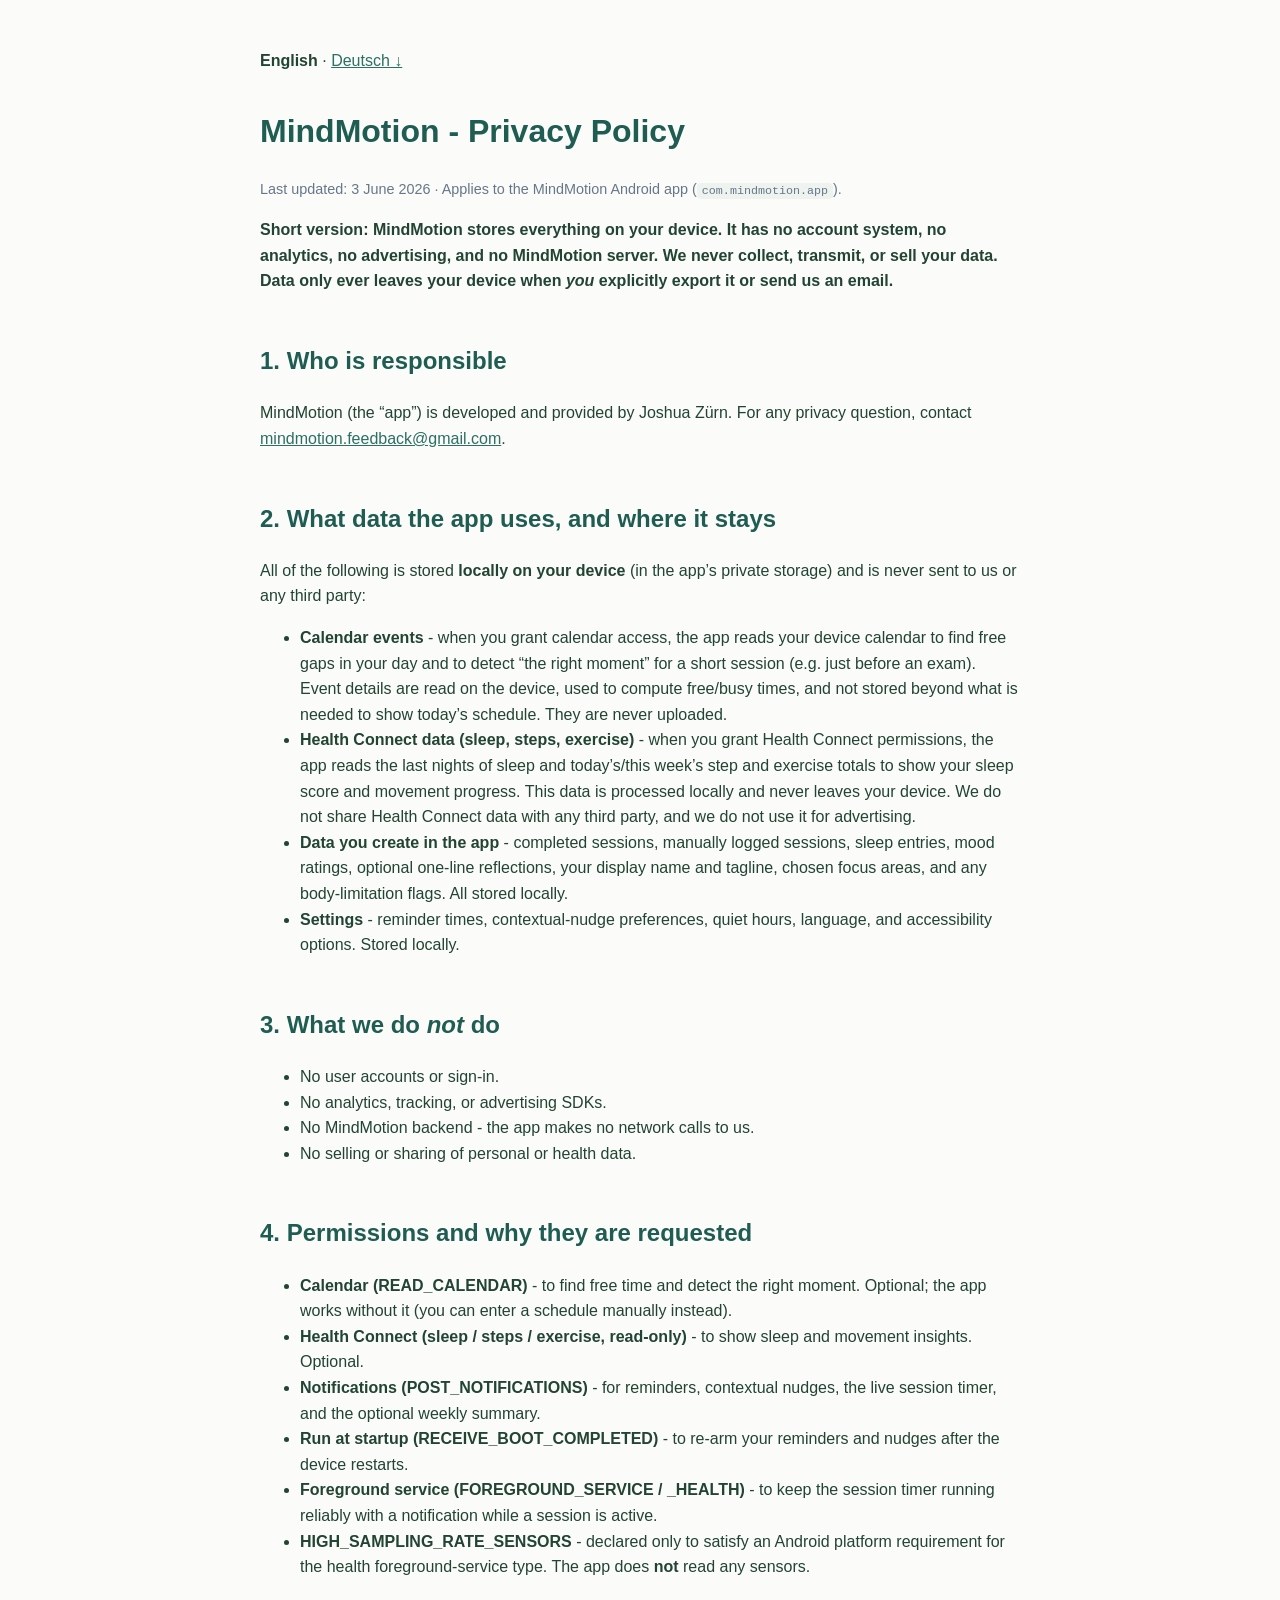
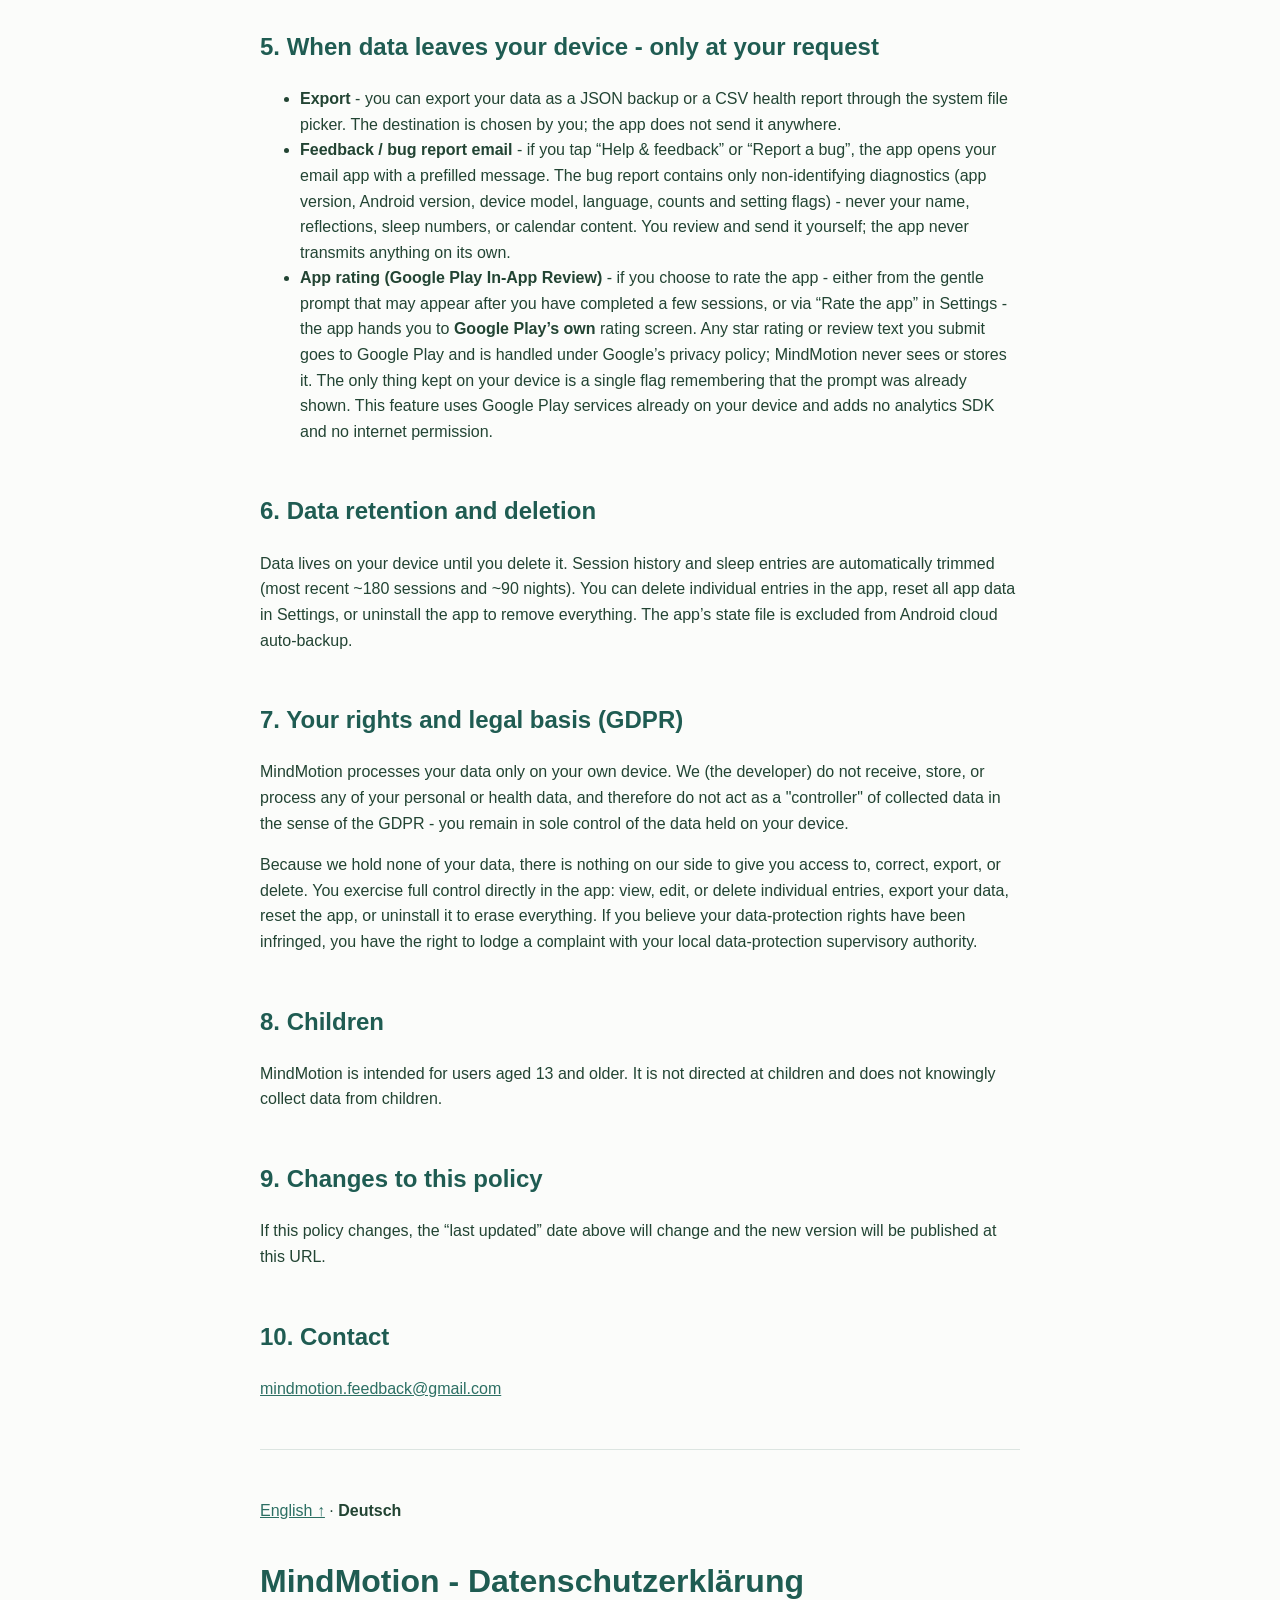
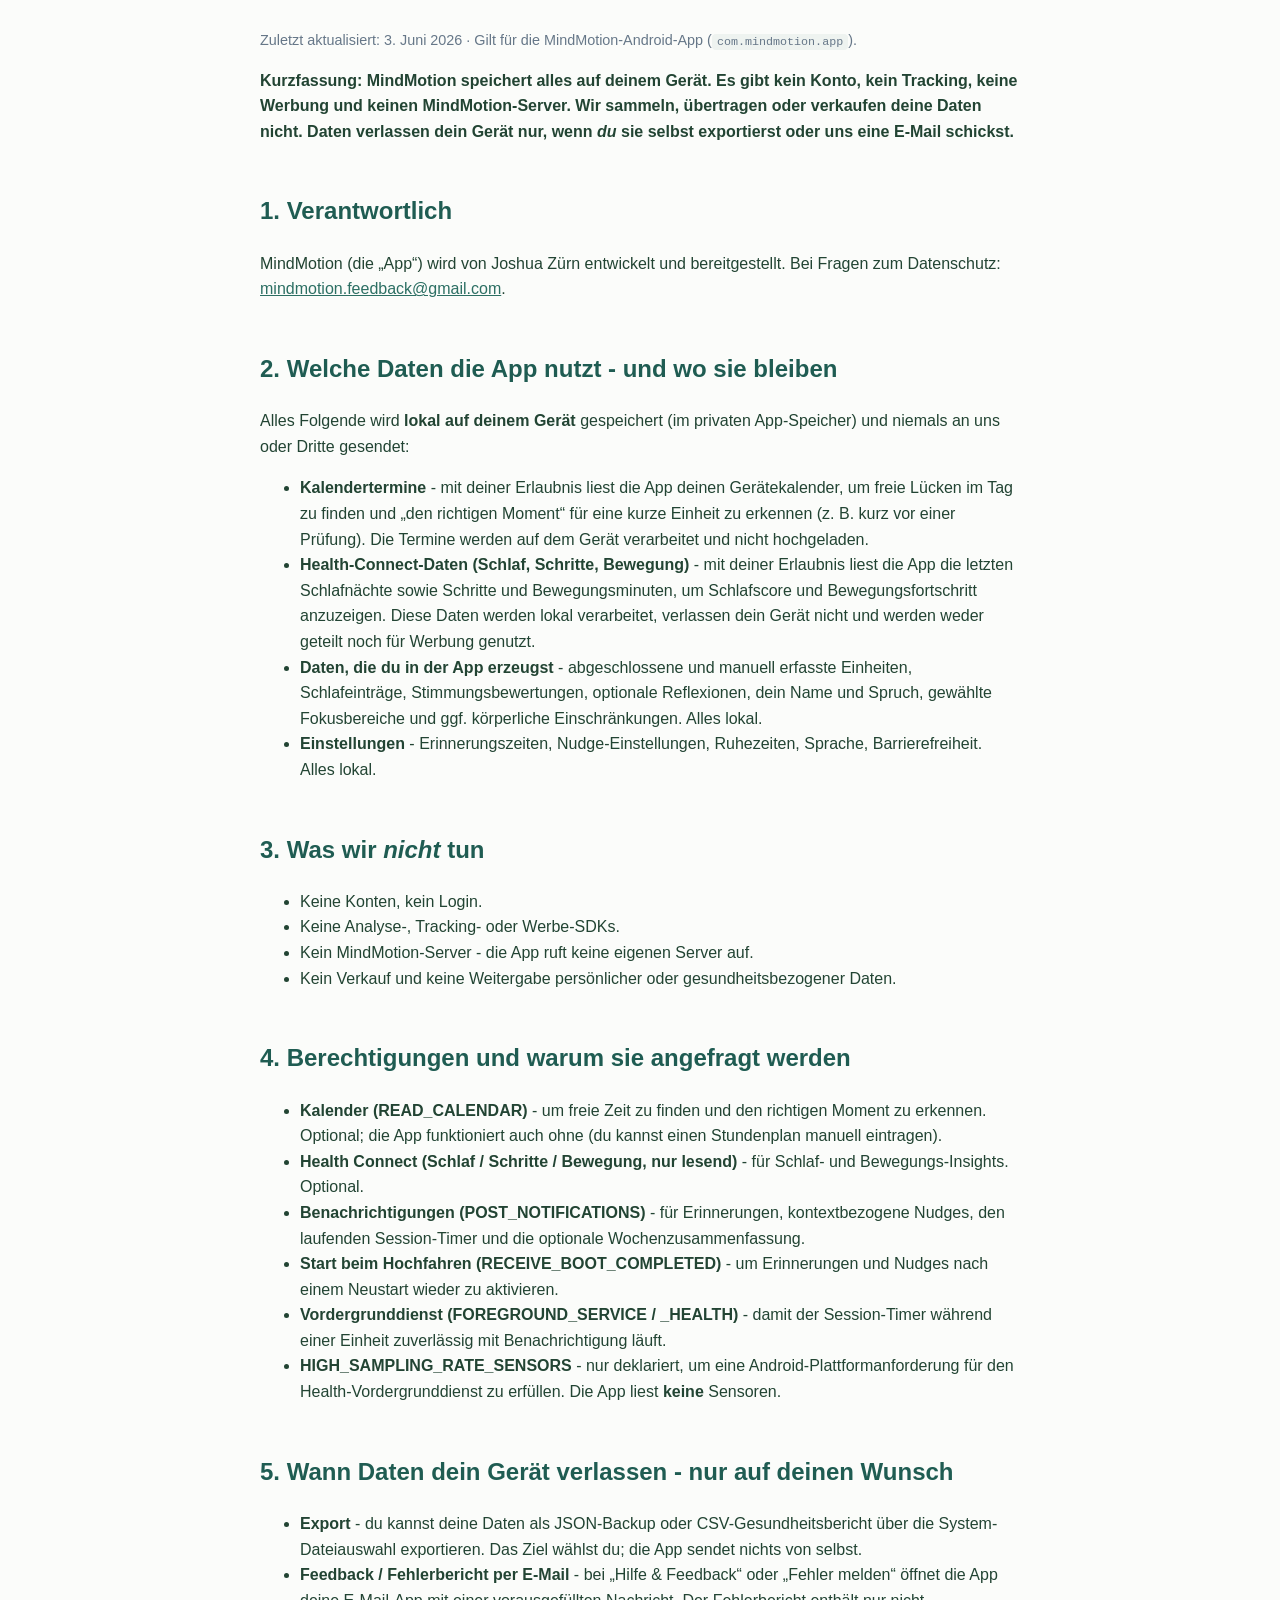
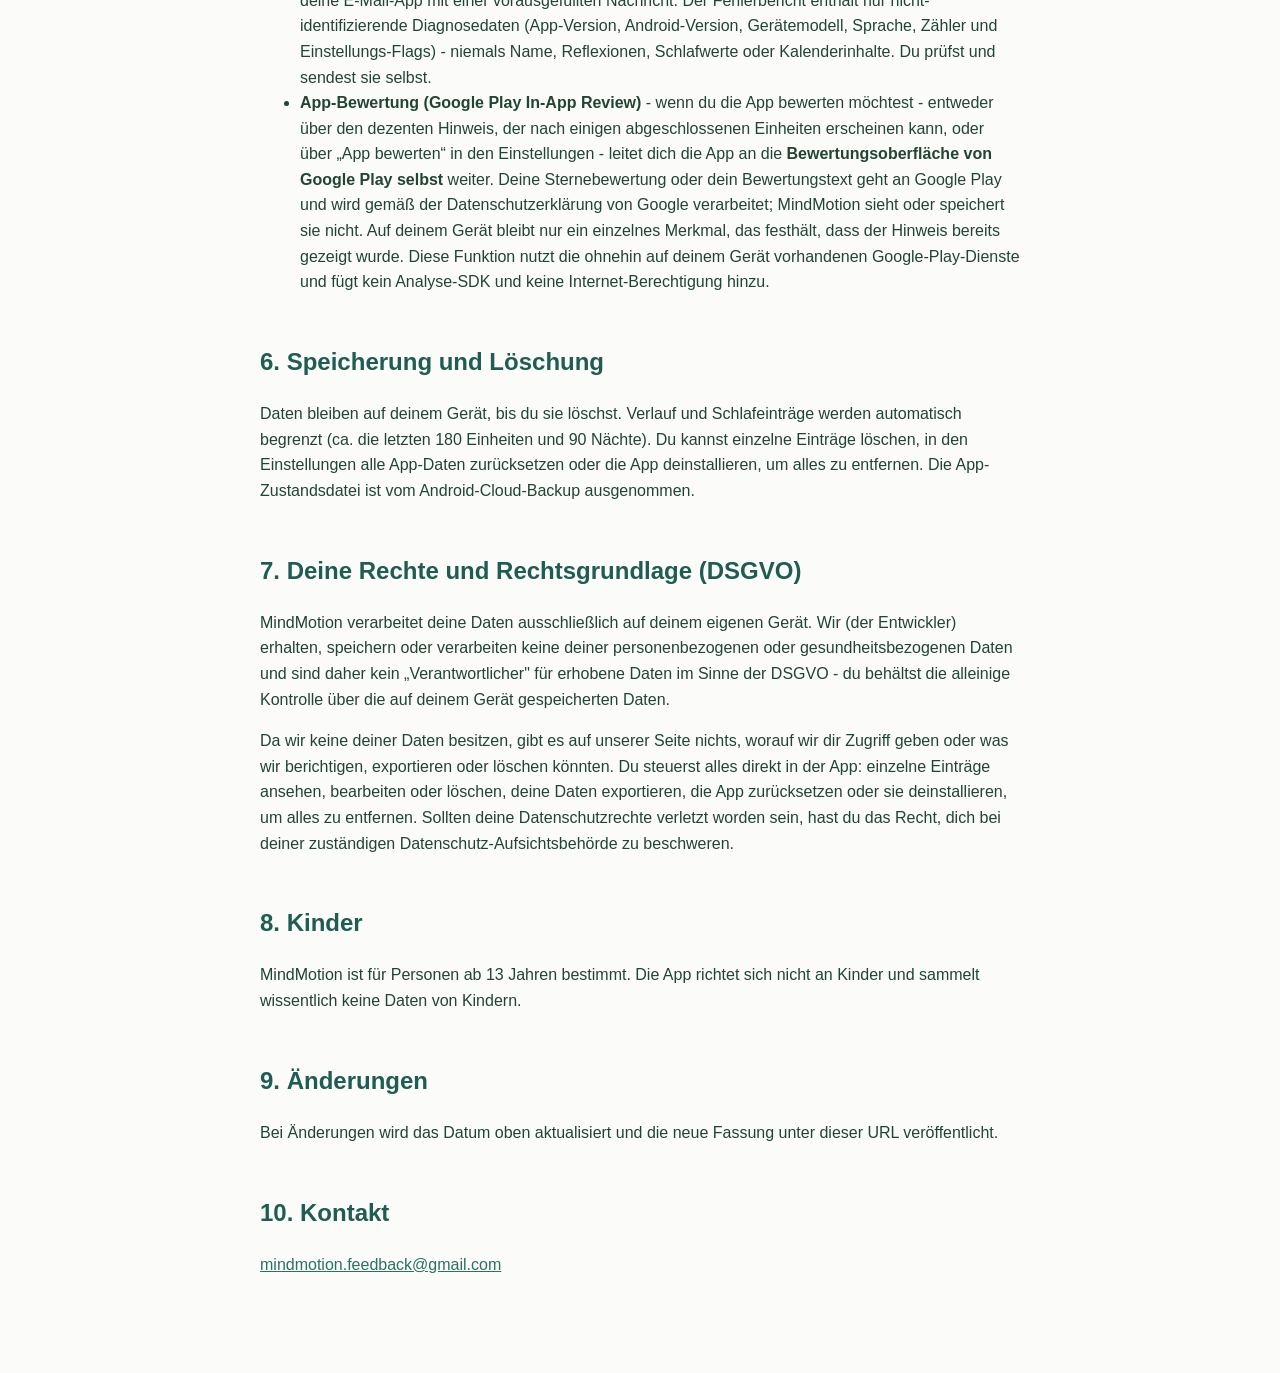
==== index.html @ 0826e4af "Revise privacy policy and update last modified date Updated the privacy policy with the latest infor" ====
<!DOCTYPE html>
<html lang="en">
<head>
<meta charset="utf-8">
<meta name="viewport" content="width=device-width, initial-scale=1">
<title>MindMotion - Privacy Policy / Datenschutzerklärung</title>
<style>
  :root { color-scheme: light; }
  body { font-family: -apple-system, Segoe UI, Roboto, Helvetica, Arial, sans-serif;
         max-width: 760px; margin: 0 auto; padding: 32px 20px 80px; line-height: 1.6;
         color: #243; background: #fbfcfa; }
  h1 { color: #1f5c52; }
  h2 { color: #1f5c52; margin-top: 2em; }
  h3 { color: #2c6f63; }
  a { color: #2c6f63; }
  code { background: #eef3f0; padding: 1px 5px; border-radius: 4px; }
  .meta { color: #678; font-size: 0.9em; }
  .lang-nav { margin: 1em 0 2em; }
  hr { border: none; border-top: 1px solid #dce5e1; margin: 3em 0; }
</style>
</head>
<body>

<p class="lang-nav"><strong>English</strong> · <a href="#de">Deutsch ↓</a></p>

<h1>MindMotion - Privacy Policy</h1>
<p class="meta">Last updated: 3 June 2026 · Applies to the MindMotion Android app (<code>com.mindmotion.app</code>).</p>

<p><strong>Short version: MindMotion stores everything on your device. It has no
account system, no analytics, no advertising, and no MindMotion server. We never
collect, transmit, or sell your data. Data only ever leaves your device when
<em>you</em> explicitly export it or send us an email.</strong></p>

<h2>1. Who is responsible</h2>
<p>MindMotion (the “app”) is developed and provided by Joshua Zürn. For any privacy
question, contact <a href="mailto:mindmotion.feedback@gmail.com">mindmotion.feedback@gmail.com</a>.</p>

<h2>2. What data the app uses, and where it stays</h2>
<p>All of the following is stored <strong>locally on your device</strong> (in the
app’s private storage) and is never sent to us or any third party:</p>
<ul>
  <li><strong>Calendar events</strong> - when you grant calendar access, the app
    reads your device calendar to find free gaps in your day and to detect “the
    right moment” for a short session (e.g. just before an exam). Event details
    are read on the device, used to compute free/busy times, and not stored
    beyond what is needed to show today’s schedule. They are never uploaded.</li>
  <li><strong>Health Connect data (sleep, steps, exercise)</strong> - when you
    grant Health Connect permissions, the app reads the last nights of sleep and
    today’s/this week’s step and exercise totals to show your sleep score and
    movement progress. This data is processed locally and never leaves your
    device. We do not share Health Connect data with any third party, and we do
    not use it for advertising.</li>
  <li><strong>Data you create in the app</strong> - completed sessions, manually
    logged sessions, sleep entries, mood ratings, optional one-line reflections,
    your display name and tagline, chosen focus areas, and any body-limitation
    flags. All stored locally.</li>
  <li><strong>Settings</strong> - reminder times, contextual-nudge preferences,
    quiet hours, language, and accessibility options. Stored locally.</li>
</ul>

<h2>3. What we do <em>not</em> do</h2>
<ul>
  <li>No user accounts or sign-in.</li>
  <li>No analytics, tracking, or advertising SDKs.</li>
  <li>No MindMotion backend - the app makes no network calls to us.</li>
  <li>No selling or sharing of personal or health data.</li>
</ul>

<h2>4. Permissions and why they are requested</h2>
<ul>
  <li><strong>Calendar (READ_CALENDAR)</strong> - to find free time and detect the
    right moment. Optional; the app works without it (you can enter a schedule
    manually instead).</li>
  <li><strong>Health Connect (sleep / steps / exercise, read-only)</strong> - to
    show sleep and movement insights. Optional.</li>
  <li><strong>Notifications (POST_NOTIFICATIONS)</strong> - for reminders,
    contextual nudges, the live session timer, and the optional weekly summary.</li>
  <li><strong>Run at startup (RECEIVE_BOOT_COMPLETED)</strong> - to re-arm your
    reminders and nudges after the device restarts.</li>
  <li><strong>Foreground service (FOREGROUND_SERVICE / _HEALTH)</strong> - to keep
    the session timer running reliably with a notification while a session is
    active.</li>
  <li><strong>HIGH_SAMPLING_RATE_SENSORS</strong> - declared only to satisfy an
    Android platform requirement for the health foreground-service type. The app
    does <strong>not</strong> read any sensors.</li>
</ul>

<h2>5. When data leaves your device - only at your request</h2>
<ul>
  <li><strong>Export</strong> - you can export your data as a JSON backup or a CSV
    health report through the system file picker. The destination is chosen by
    you; the app does not send it anywhere.</li>
  <li><strong>Feedback / bug report email</strong> - if you tap “Help &amp;
    feedback” or “Report a bug”, the app opens your email app with a prefilled
    message. The bug report contains only non-identifying diagnostics (app
    version, Android version, device model, language, counts and setting flags) -
    never your name, reflections, sleep numbers, or calendar content. You review
    and send it yourself; the app never transmits anything on its own.</li>
  <li><strong>App rating (Google Play In-App Review)</strong> - if you choose to
    rate the app - either from the gentle prompt that may appear after you have
    completed a few sessions, or via “Rate the app” in Settings - the app hands
    you to <strong>Google Play’s own</strong> rating screen. Any star rating or
    review text you submit goes to Google Play and is handled under Google’s
    privacy policy; MindMotion never sees or stores it. The only thing kept on
    your device is a single flag remembering that the prompt was already shown.
    This feature uses Google Play services already on your device and adds no
    analytics SDK and no internet permission.</li>
</ul>

<h2>6. Data retention and deletion</h2>
<p>Data lives on your device until you delete it. Session history and sleep
entries are automatically trimmed (most recent ~180 sessions and ~90 nights).
You can delete individual entries in the app, reset all app data in Settings, or
uninstall the app to remove everything. The app’s state file is excluded from
Android cloud auto-backup.</p>

<h2>7. Your rights and legal basis (GDPR)</h2>
<p>MindMotion processes your data only on your own device. We (the developer) do
not receive, store, or process any of your personal or health data, and therefore
do not act as a "controller" of collected data in the sense of the GDPR - you
remain in sole control of the data held on your device.</p>
<p>Because we hold none of your data, there is nothing on our side to give you
access to, correct, export, or delete. You exercise full control directly in the
app: view, edit, or delete individual entries, export your data, reset the app, or
uninstall it to erase everything. If you believe your data-protection rights have
been infringed, you have the right to lodge a complaint with your local
data-protection supervisory authority.</p>

<h2>8. Children</h2>
<p>MindMotion is intended for users aged 13 and older. It is not directed at
children and does not knowingly collect data from children.</p>

<h2>9. Changes to this policy</h2>
<p>If this policy changes, the “last updated” date above will change and the new
version will be published at this URL.</p>

<h2>10. Contact</h2>
<p><a href="mailto:mindmotion.feedback@gmail.com">mindmotion.feedback@gmail.com</a></p>

<hr>

<p class="lang-nav" id="de"><a href="#top">English ↑</a> · <strong>Deutsch</strong></p>

<h1>MindMotion - Datenschutzerklärung</h1>
<p class="meta">Zuletzt aktualisiert: 3. Juni 2026 · Gilt für die MindMotion-Android-App (<code>com.mindmotion.app</code>).</p>

<p><strong>Kurzfassung: MindMotion speichert alles auf deinem Gerät. Es gibt kein
Konto, kein Tracking, keine Werbung und keinen MindMotion-Server. Wir sammeln,
übertragen oder verkaufen deine Daten nicht. Daten verlassen dein Gerät nur,
wenn <em>du</em> sie selbst exportierst oder uns eine E-Mail schickst.</strong></p>

<h2>1. Verantwortlich</h2>
<p>MindMotion (die „App“) wird von Joshua Zürn entwickelt und bereitgestellt. Bei Fragen zum
Datenschutz: <a href="mailto:mindmotion.feedback@gmail.com">mindmotion.feedback@gmail.com</a>.</p>

<h2>2. Welche Daten die App nutzt - und wo sie bleiben</h2>
<p>Alles Folgende wird <strong>lokal auf deinem Gerät</strong> gespeichert (im
privaten App-Speicher) und niemals an uns oder Dritte gesendet:</p>
<ul>
  <li><strong>Kalendertermine</strong> - mit deiner Erlaubnis liest die App deinen
    Gerätekalender, um freie Lücken im Tag zu finden und „den richtigen Moment“
    für eine kurze Einheit zu erkennen (z. B. kurz vor einer Prüfung). Die
    Termine werden auf dem Gerät verarbeitet und nicht hochgeladen.</li>
  <li><strong>Health-Connect-Daten (Schlaf, Schritte, Bewegung)</strong> - mit
    deiner Erlaubnis liest die App die letzten Schlafnächte sowie Schritte und
    Bewegungsminuten, um Schlafscore und Bewegungsfortschritt anzuzeigen. Diese
    Daten werden lokal verarbeitet, verlassen dein Gerät nicht und werden weder
    geteilt noch für Werbung genutzt.</li>
  <li><strong>Daten, die du in der App erzeugst</strong> - abgeschlossene und
    manuell erfasste Einheiten, Schlafeinträge, Stimmungsbewertungen, optionale
    Reflexionen, dein Name und Spruch, gewählte Fokusbereiche und ggf.
    körperliche Einschränkungen. Alles lokal.</li>
  <li><strong>Einstellungen</strong> - Erinnerungszeiten, Nudge-Einstellungen,
    Ruhezeiten, Sprache, Barrierefreiheit. Alles lokal.</li>
</ul>

<h2>3. Was wir <em>nicht</em> tun</h2>
<ul>
  <li>Keine Konten, kein Login.</li>
  <li>Keine Analyse-, Tracking- oder Werbe-SDKs.</li>
  <li>Kein MindMotion-Server - die App ruft keine eigenen Server auf.</li>
  <li>Kein Verkauf und keine Weitergabe persönlicher oder gesundheitsbezogener Daten.</li>
</ul>

<h2>4. Berechtigungen und warum sie angefragt werden</h2>
<ul>
  <li><strong>Kalender (READ_CALENDAR)</strong> - um freie Zeit zu finden und den
    richtigen Moment zu erkennen. Optional; die App funktioniert auch ohne (du
    kannst einen Stundenplan manuell eintragen).</li>
  <li><strong>Health Connect (Schlaf / Schritte / Bewegung, nur lesend)</strong> -
    für Schlaf- und Bewegungs-Insights. Optional.</li>
  <li><strong>Benachrichtigungen (POST_NOTIFICATIONS)</strong> - für Erinnerungen,
    kontextbezogene Nudges, den laufenden Session-Timer und die optionale
    Wochenzusammenfassung.</li>
  <li><strong>Start beim Hochfahren (RECEIVE_BOOT_COMPLETED)</strong> - um
    Erinnerungen und Nudges nach einem Neustart wieder zu aktivieren.</li>
  <li><strong>Vordergrunddienst (FOREGROUND_SERVICE / _HEALTH)</strong> - damit der
    Session-Timer während einer Einheit zuverlässig mit Benachrichtigung läuft.</li>
  <li><strong>HIGH_SAMPLING_RATE_SENSORS</strong> - nur deklariert, um eine
    Android-Plattformanforderung für den Health-Vordergrunddienst zu erfüllen.
    Die App liest <strong>keine</strong> Sensoren.</li>
</ul>

<h2>5. Wann Daten dein Gerät verlassen - nur auf deinen Wunsch</h2>
<ul>
  <li><strong>Export</strong> - du kannst deine Daten als JSON-Backup oder
    CSV-Gesundheitsbericht über die System-Dateiauswahl exportieren. Das Ziel
    wählst du; die App sendet nichts von selbst.</li>
  <li><strong>Feedback / Fehlerbericht per E-Mail</strong> - bei „Hilfe &amp;
    Feedback“ oder „Fehler melden“ öffnet die App deine E-Mail-App mit einer
    vorausgefüllten Nachricht. Der Fehlerbericht enthält nur nicht-identifizierende
    Diagnosedaten (App-Version, Android-Version, Gerätemodell, Sprache, Zähler und
    Einstellungs-Flags) - niemals Name, Reflexionen, Schlafwerte oder
    Kalenderinhalte. Du prüfst und sendest sie selbst.</li>
  <li><strong>App-Bewertung (Google Play In-App Review)</strong> - wenn du die App
    bewerten möchtest - entweder über den dezenten Hinweis, der nach einigen
    abgeschlossenen Einheiten erscheinen kann, oder über „App bewerten“ in den
    Einstellungen - leitet dich die App an die <strong>Bewertungsoberfläche von
    Google Play selbst</strong> weiter. Deine Sternebewertung oder dein
    Bewertungstext geht an Google Play und wird gemäß der Datenschutzerklärung von
    Google verarbeitet; MindMotion sieht oder speichert sie nicht. Auf deinem
    Gerät bleibt nur ein einzelnes Merkmal, das festhält, dass der Hinweis bereits
    gezeigt wurde. Diese Funktion nutzt die ohnehin auf deinem Gerät vorhandenen
    Google-Play-Dienste und fügt kein Analyse-SDK und keine Internet-Berechtigung
    hinzu.</li>
</ul>

<h2>6. Speicherung und Löschung</h2>
<p>Daten bleiben auf deinem Gerät, bis du sie löschst. Verlauf und Schlafeinträge
werden automatisch begrenzt (ca. die letzten 180 Einheiten und 90 Nächte). Du
kannst einzelne Einträge löschen, in den Einstellungen alle App-Daten
zurücksetzen oder die App deinstallieren, um alles zu entfernen. Die
App-Zustandsdatei ist vom Android-Cloud-Backup ausgenommen.</p>

<h2>7. Deine Rechte und Rechtsgrundlage (DSGVO)</h2>
<p>MindMotion verarbeitet deine Daten ausschließlich auf deinem eigenen Gerät.
Wir (der Entwickler) erhalten, speichern oder verarbeiten keine deiner
personenbezogenen oder gesundheitsbezogenen Daten und sind daher kein
„Verantwortlicher" für erhobene Daten im Sinne der DSGVO - du behältst die
alleinige Kontrolle über die auf deinem Gerät gespeicherten Daten.</p>
<p>Da wir keine deiner Daten besitzen, gibt es auf unserer Seite nichts, worauf
wir dir Zugriff geben oder was wir berichtigen, exportieren oder löschen könnten.
Du steuerst alles direkt in der App: einzelne Einträge ansehen, bearbeiten oder
löschen, deine Daten exportieren, die App zurücksetzen oder sie deinstallieren,
um alles zu entfernen. Sollten deine Datenschutzrechte verletzt worden sein, hast
du das Recht, dich bei deiner zuständigen Datenschutz-Aufsichtsbehörde zu
beschweren.</p>

<h2>8. Kinder</h2>
<p>MindMotion ist für Personen ab 13 Jahren bestimmt. Die App richtet sich nicht
an Kinder und sammelt wissentlich keine Daten von Kindern.</p>

<h2>9. Änderungen</h2>
<p>Bei Änderungen wird das Datum oben aktualisiert und die neue Fassung unter
dieser URL veröffentlicht.</p>

<h2>10. Kontakt</h2>
<p><a href="mailto:mindmotion.feedback@gmail.com">mindmotion.feedback@gmail.com</a></p>

</body>
</html>
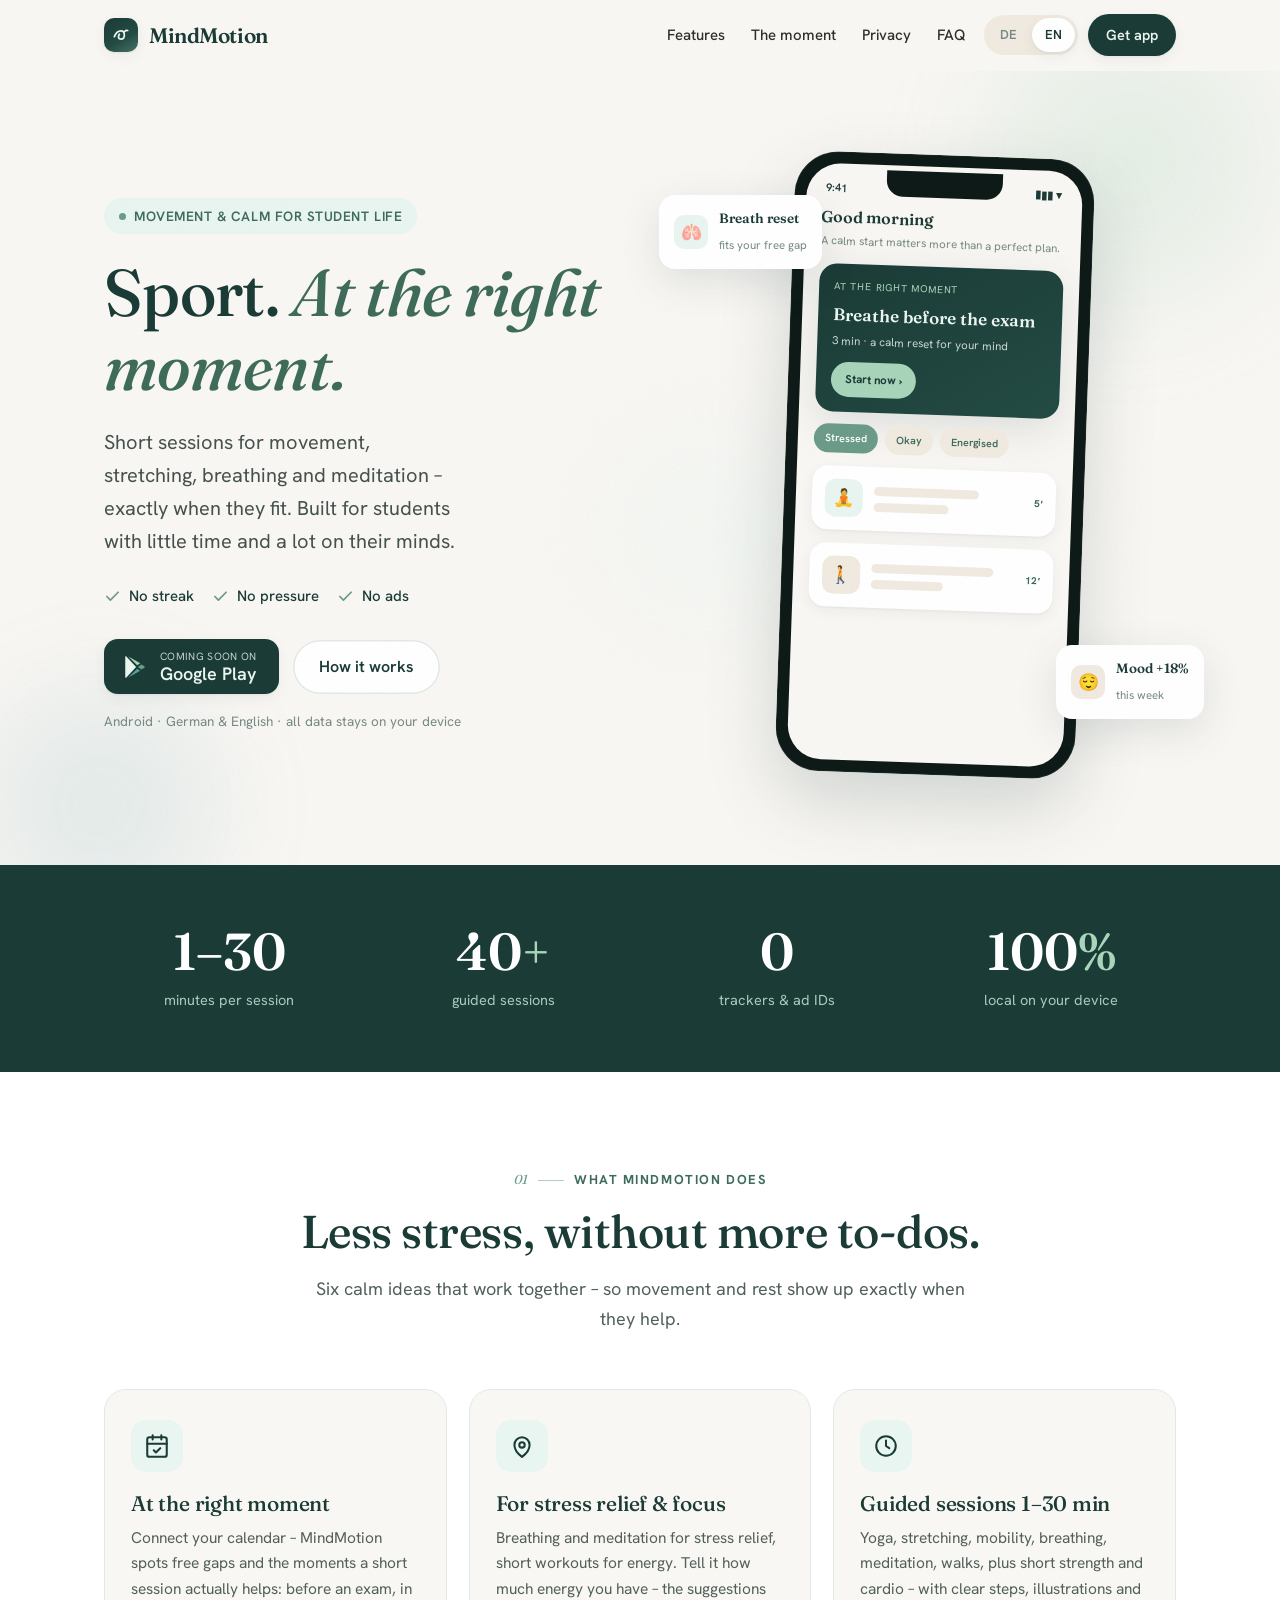
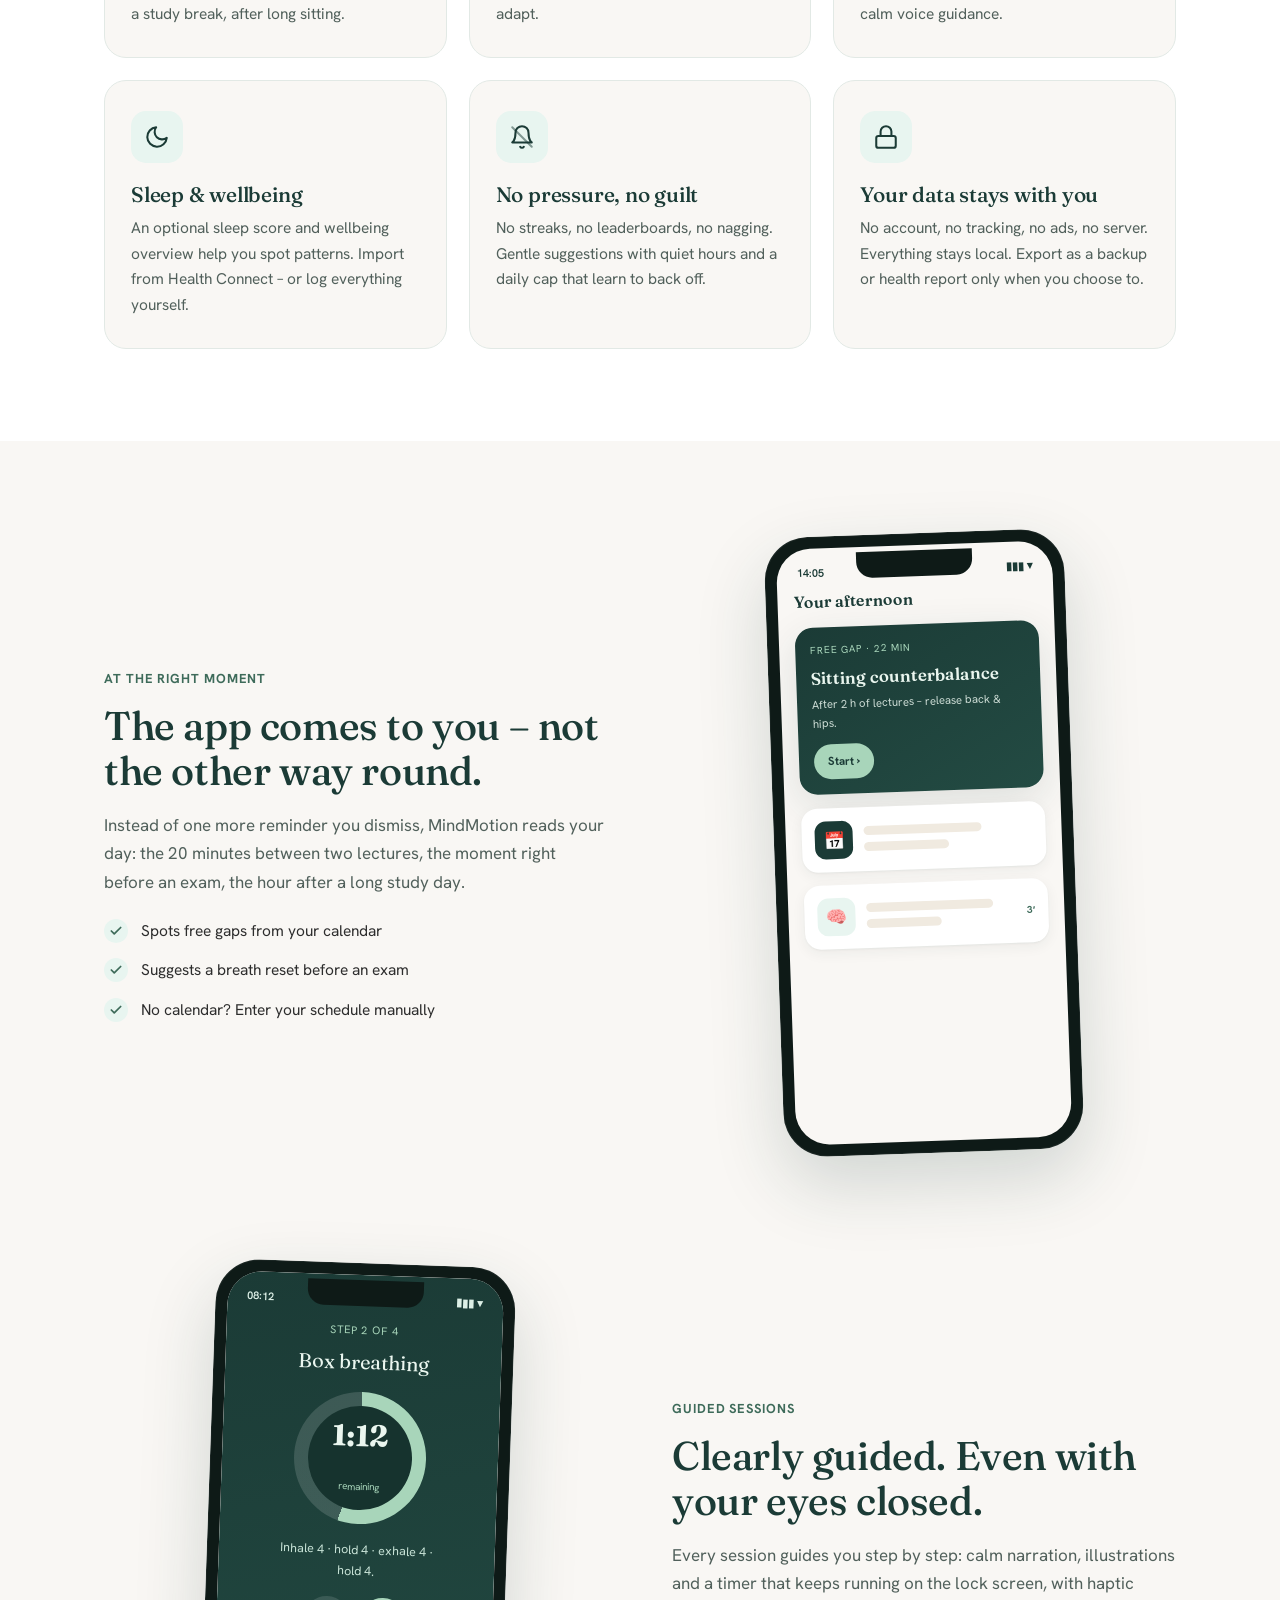
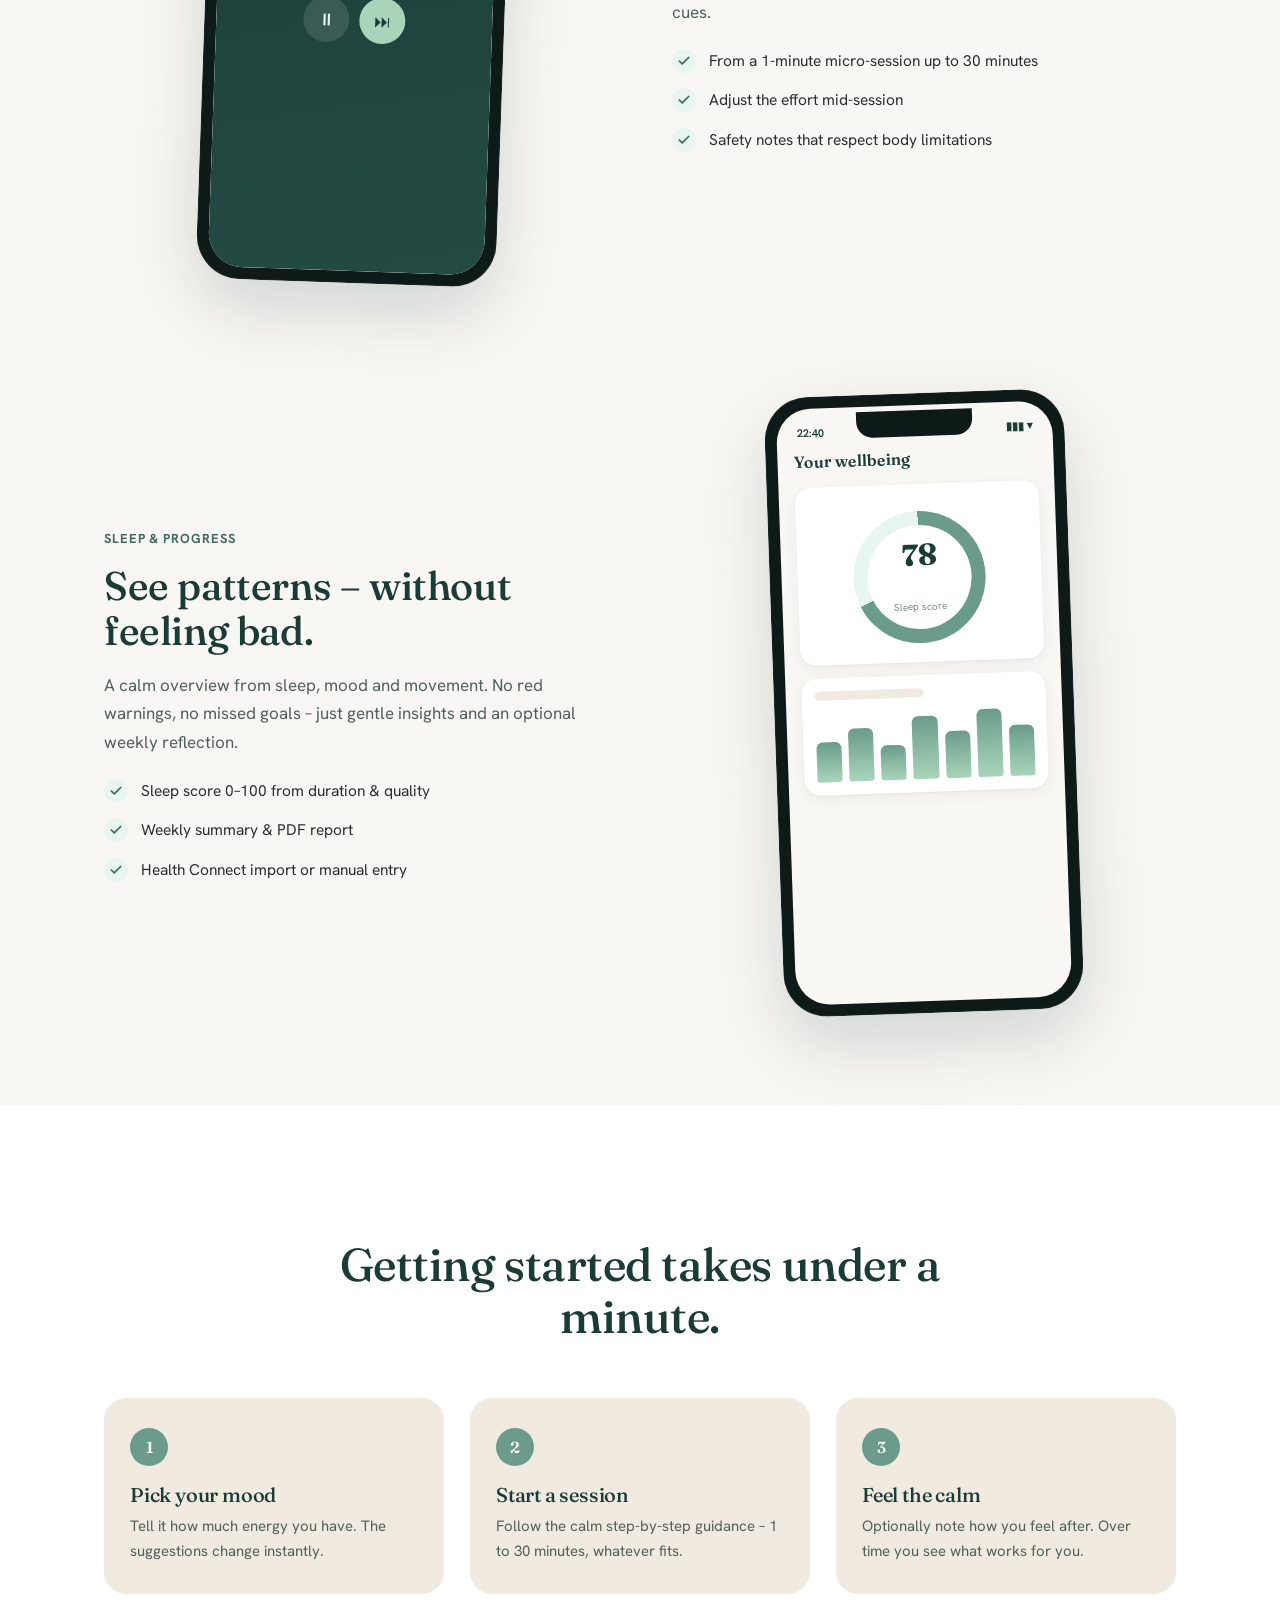
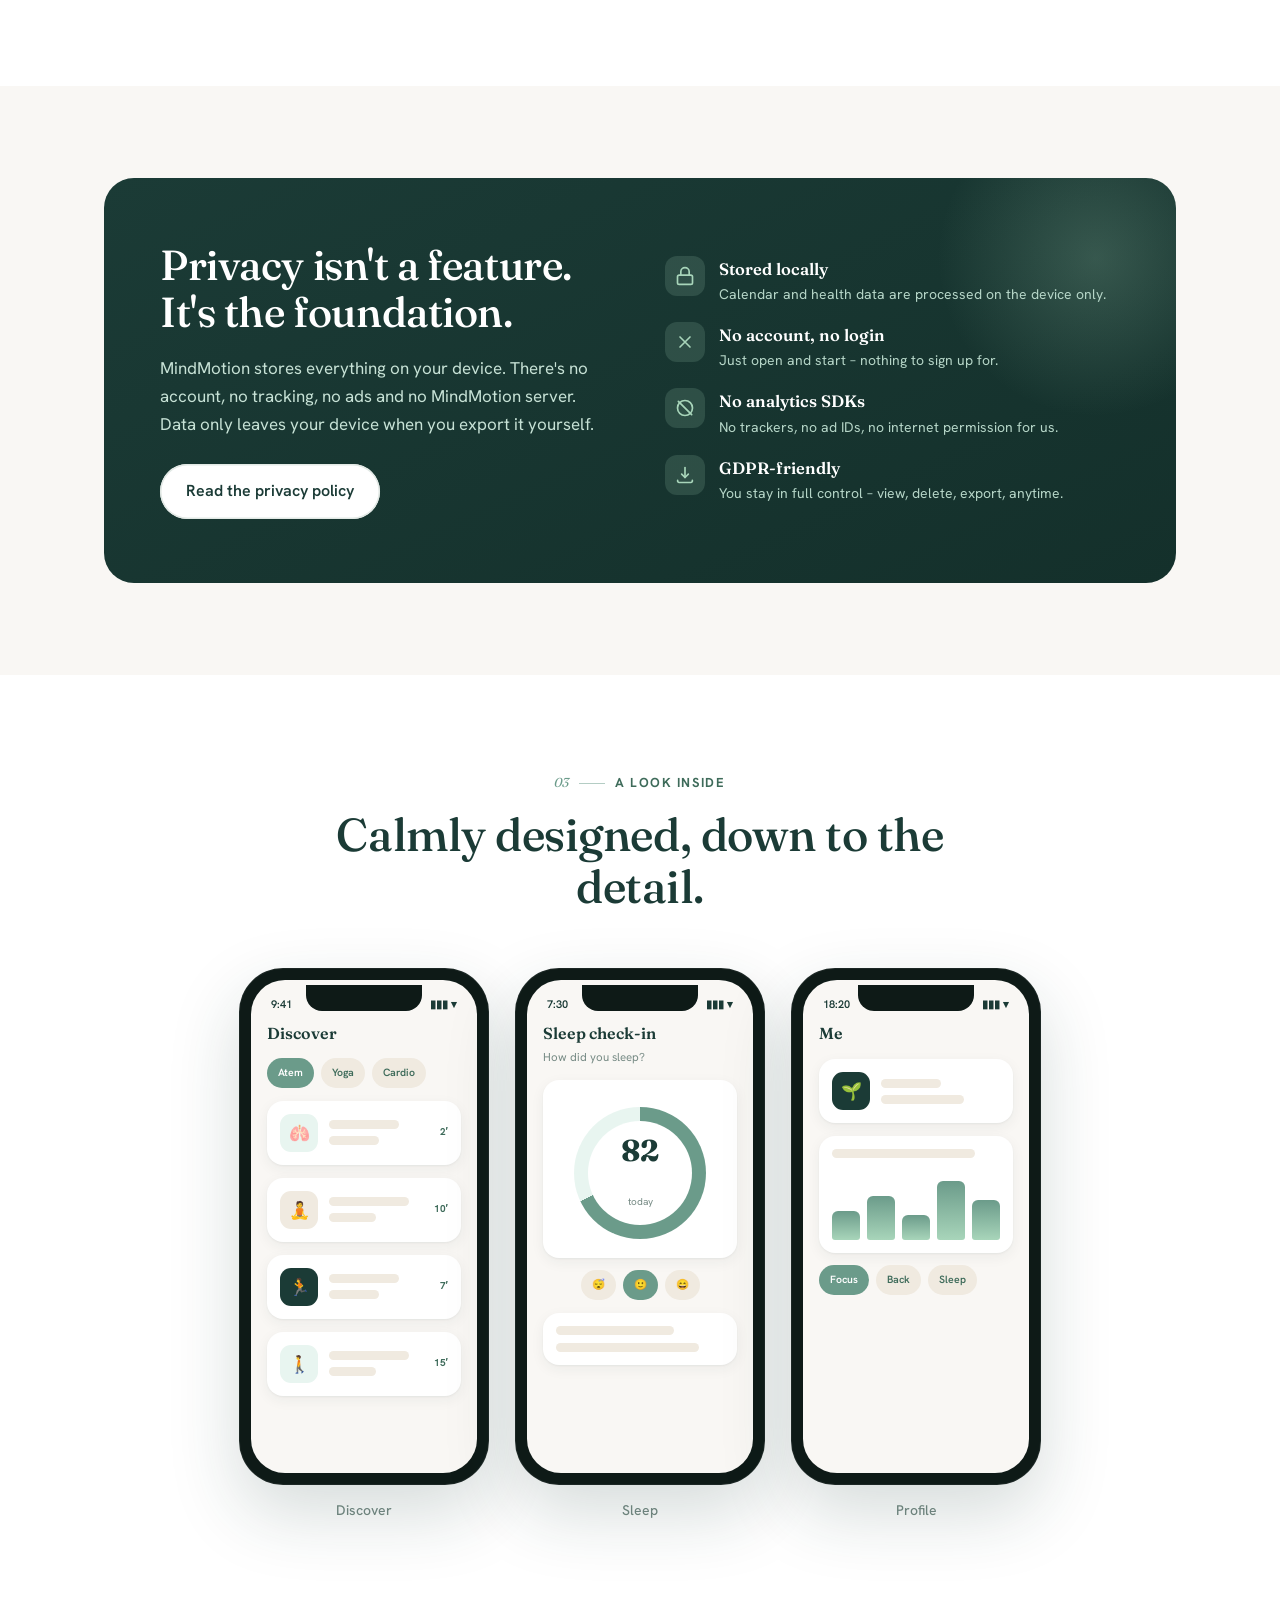
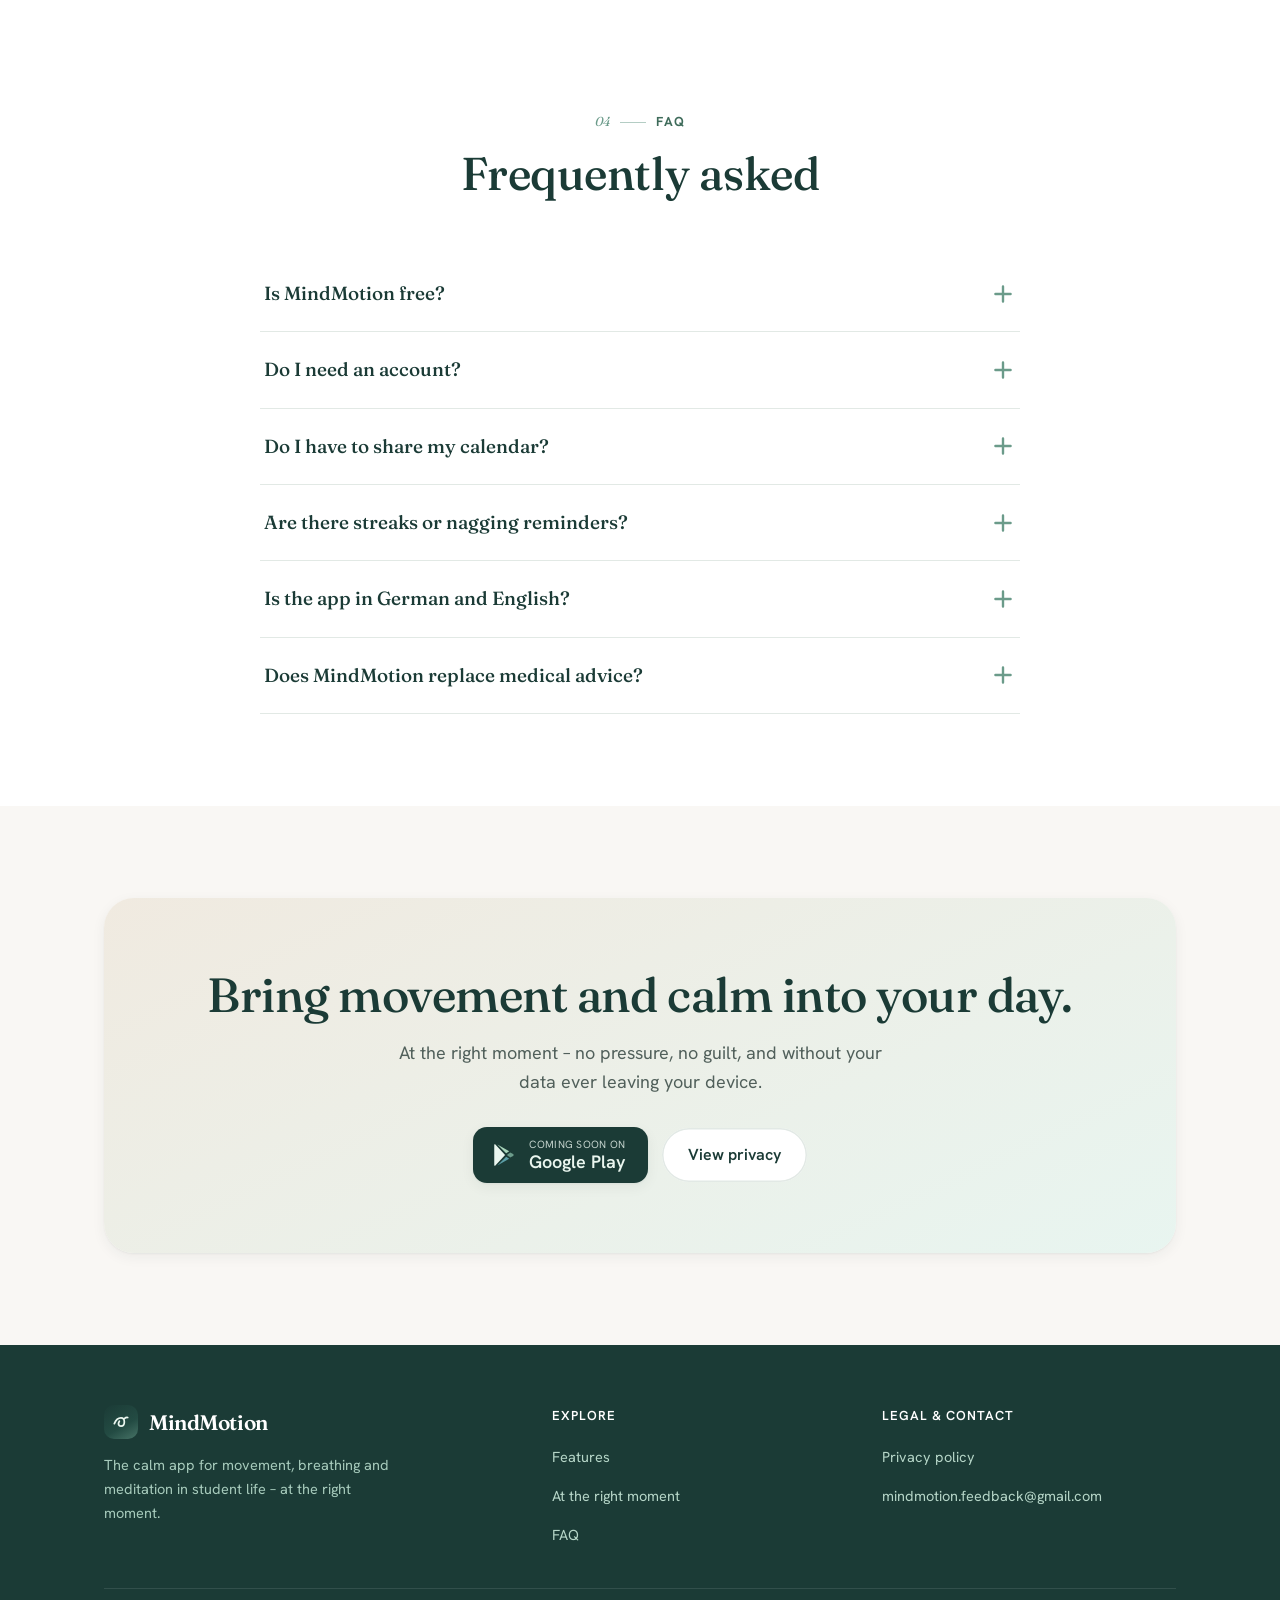
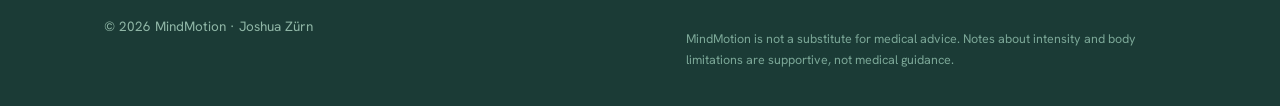
==== commit 90adb680: "Add files via upload" ====
--- a/index.html
+++ b/index.html
@@ -1,261 +1,537 @@
-<!DOCTYPE html>
-<html lang="en">
-<head>
-<meta charset="utf-8">
-<meta name="viewport" content="width=device-width, initial-scale=1">
-<title>MindMotion - Privacy Policy / Datenschutzerklärung</title>
-<style>
-  :root { color-scheme: light; }
-  body { font-family: -apple-system, Segoe UI, Roboto, Helvetica, Arial, sans-serif;
-         max-width: 760px; margin: 0 auto; padding: 32px 20px 80px; line-height: 1.6;
-         color: #243; background: #fbfcfa; }
-  h1 { color: #1f5c52; }
-  h2 { color: #1f5c52; margin-top: 2em; }
-  h3 { color: #2c6f63; }
-  a { color: #2c6f63; }
-  code { background: #eef3f0; padding: 1px 5px; border-radius: 4px; }
-  .meta { color: #678; font-size: 0.9em; }
-  .lang-nav { margin: 1em 0 2em; }
-  hr { border: none; border-top: 1px solid #dce5e1; margin: 3em 0; }
-</style>
-</head>
-<body>
-
-<p class="lang-nav"><strong>English</strong> · <a href="#de">Deutsch ↓</a></p>
-
-<h1>MindMotion - Privacy Policy</h1>
-<p class="meta">Last updated: 3 June 2026 · Applies to the MindMotion Android app (<code>com.mindmotion.app</code>).</p>
-
-<p><strong>Short version: MindMotion stores everything on your device. It has no
-account system, no analytics, no advertising, and no MindMotion server. We never
-collect, transmit, or sell your data. Data only ever leaves your device when
-<em>you</em> explicitly export it or send us an email.</strong></p>
-
-<h2>1. Who is responsible</h2>
-<p>MindMotion (the “app”) is developed and provided by Joshua Zürn. For any privacy
-question, contact <a href="mailto:mindmotion.feedback@gmail.com">mindmotion.feedback@gmail.com</a>.</p>
-
-<h2>2. What data the app uses, and where it stays</h2>
-<p>All of the following is stored <strong>locally on your device</strong> (in the
-app’s private storage) and is never sent to us or any third party:</p>
-<ul>
-  <li><strong>Calendar events</strong> - when you grant calendar access, the app
-    reads your device calendar to find free gaps in your day and to detect “the
-    right moment” for a short session (e.g. just before an exam). Event details
-    are read on the device, used to compute free/busy times, and not stored
-    beyond what is needed to show today’s schedule. They are never uploaded.</li>
-  <li><strong>Health Connect data (sleep, steps, exercise)</strong> - when you
-    grant Health Connect permissions, the app reads the last nights of sleep and
-    today’s/this week’s step and exercise totals to show your sleep score and
-    movement progress. This data is processed locally and never leaves your
-    device. We do not share Health Connect data with any third party, and we do
-    not use it for advertising.</li>
-  <li><strong>Data you create in the app</strong> - completed sessions, manually
-    logged sessions, sleep entries, mood ratings, optional one-line reflections,
-    your display name and tagline, chosen focus areas, and any body-limitation
-    flags. All stored locally.</li>
-  <li><strong>Settings</strong> - reminder times, contextual-nudge preferences,
-    quiet hours, language, and accessibility options. Stored locally.</li>
-</ul>
-
-<h2>3. What we do <em>not</em> do</h2>
-<ul>
-  <li>No user accounts or sign-in.</li>
-  <li>No analytics, tracking, or advertising SDKs.</li>
-  <li>No MindMotion backend - the app makes no network calls to us.</li>
-  <li>No selling or sharing of personal or health data.</li>
-</ul>
-
-<h2>4. Permissions and why they are requested</h2>
-<ul>
-  <li><strong>Calendar (READ_CALENDAR)</strong> - to find free time and detect the
-    right moment. Optional; the app works without it (you can enter a schedule
-    manually instead).</li>
-  <li><strong>Health Connect (sleep / steps / exercise, read-only)</strong> - to
-    show sleep and movement insights. Optional.</li>
-  <li><strong>Notifications (POST_NOTIFICATIONS)</strong> - for reminders,
-    contextual nudges, the live session timer, and the optional weekly summary.</li>
-  <li><strong>Run at startup (RECEIVE_BOOT_COMPLETED)</strong> - to re-arm your
-    reminders and nudges after the device restarts.</li>
-  <li><strong>Foreground service (FOREGROUND_SERVICE / _HEALTH)</strong> - to keep
-    the session timer running reliably with a notification while a session is
-    active.</li>
-  <li><strong>HIGH_SAMPLING_RATE_SENSORS</strong> - declared only to satisfy an
-    Android platform requirement for the health foreground-service type. The app
-    does <strong>not</strong> read any sensors.</li>
-</ul>
-
-<h2>5. When data leaves your device - only at your request</h2>
-<ul>
-  <li><strong>Export</strong> - you can export your data as a JSON backup or a CSV
-    health report through the system file picker. The destination is chosen by
-    you; the app does not send it anywhere.</li>
-  <li><strong>Feedback / bug report email</strong> - if you tap “Help &amp;
-    feedback” or “Report a bug”, the app opens your email app with a prefilled
-    message. The bug report contains only non-identifying diagnostics (app
-    version, Android version, device model, language, counts and setting flags) -
-    never your name, reflections, sleep numbers, or calendar content. You review
-    and send it yourself; the app never transmits anything on its own.</li>
-  <li><strong>App rating (Google Play In-App Review)</strong> - if you choose to
-    rate the app - either from the gentle prompt that may appear after you have
-    completed a few sessions, or via “Rate the app” in Settings - the app hands
-    you to <strong>Google Play’s own</strong> rating screen. Any star rating or
-    review text you submit goes to Google Play and is handled under Google’s
-    privacy policy; MindMotion never sees or stores it. The only thing kept on
-    your device is a single flag remembering that the prompt was already shown.
-    This feature uses Google Play services already on your device and adds no
-    analytics SDK and no internet permission.</li>
-</ul>
-
-<h2>6. Data retention and deletion</h2>
-<p>Data lives on your device until you delete it. Session history and sleep
-entries are automatically trimmed (most recent ~180 sessions and ~90 nights).
-You can delete individual entries in the app, reset all app data in Settings, or
-uninstall the app to remove everything. The app’s state file is excluded from
-Android cloud auto-backup.</p>
-
-<h2>7. Your rights and legal basis (GDPR)</h2>
-<p>MindMotion processes your data only on your own device. We (the developer) do
-not receive, store, or process any of your personal or health data, and therefore
-do not act as a "controller" of collected data in the sense of the GDPR - you
-remain in sole control of the data held on your device.</p>
-<p>Because we hold none of your data, there is nothing on our side to give you
-access to, correct, export, or delete. You exercise full control directly in the
-app: view, edit, or delete individual entries, export your data, reset the app, or
-uninstall it to erase everything. If you believe your data-protection rights have
-been infringed, you have the right to lodge a complaint with your local
-data-protection supervisory authority.</p>
-
-<h2>8. Children</h2>
-<p>MindMotion is intended for users aged 13 and older. It is not directed at
-children and does not knowingly collect data from children.</p>
-
-<h2>9. Changes to this policy</h2>
-<p>If this policy changes, the “last updated” date above will change and the new
-version will be published at this URL.</p>
-
-<h2>10. Contact</h2>
-<p><a href="mailto:mindmotion.feedback@gmail.com">mindmotion.feedback@gmail.com</a></p>
-
-<hr>
-
-<p class="lang-nav" id="de"><a href="#top">English ↑</a> · <strong>Deutsch</strong></p>
-
-<h1>MindMotion - Datenschutzerklärung</h1>
-<p class="meta">Zuletzt aktualisiert: 3. Juni 2026 · Gilt für die MindMotion-Android-App (<code>com.mindmotion.app</code>).</p>
-
-<p><strong>Kurzfassung: MindMotion speichert alles auf deinem Gerät. Es gibt kein
-Konto, kein Tracking, keine Werbung und keinen MindMotion-Server. Wir sammeln,
-übertragen oder verkaufen deine Daten nicht. Daten verlassen dein Gerät nur,
-wenn <em>du</em> sie selbst exportierst oder uns eine E-Mail schickst.</strong></p>
-
-<h2>1. Verantwortlich</h2>
-<p>MindMotion (die „App“) wird von Joshua Zürn entwickelt und bereitgestellt. Bei Fragen zum
-Datenschutz: <a href="mailto:mindmotion.feedback@gmail.com">mindmotion.feedback@gmail.com</a>.</p>
-
-<h2>2. Welche Daten die App nutzt - und wo sie bleiben</h2>
-<p>Alles Folgende wird <strong>lokal auf deinem Gerät</strong> gespeichert (im
-privaten App-Speicher) und niemals an uns oder Dritte gesendet:</p>
-<ul>
-  <li><strong>Kalendertermine</strong> - mit deiner Erlaubnis liest die App deinen
-    Gerätekalender, um freie Lücken im Tag zu finden und „den richtigen Moment“
-    für eine kurze Einheit zu erkennen (z. B. kurz vor einer Prüfung). Die
-    Termine werden auf dem Gerät verarbeitet und nicht hochgeladen.</li>
-  <li><strong>Health-Connect-Daten (Schlaf, Schritte, Bewegung)</strong> - mit
-    deiner Erlaubnis liest die App die letzten Schlafnächte sowie Schritte und
-    Bewegungsminuten, um Schlafscore und Bewegungsfortschritt anzuzeigen. Diese
-    Daten werden lokal verarbeitet, verlassen dein Gerät nicht und werden weder
-    geteilt noch für Werbung genutzt.</li>
-  <li><strong>Daten, die du in der App erzeugst</strong> - abgeschlossene und
-    manuell erfasste Einheiten, Schlafeinträge, Stimmungsbewertungen, optionale
-    Reflexionen, dein Name und Spruch, gewählte Fokusbereiche und ggf.
-    körperliche Einschränkungen. Alles lokal.</li>
-  <li><strong>Einstellungen</strong> - Erinnerungszeiten, Nudge-Einstellungen,
-    Ruhezeiten, Sprache, Barrierefreiheit. Alles lokal.</li>
-</ul>
-
-<h2>3. Was wir <em>nicht</em> tun</h2>
-<ul>
-  <li>Keine Konten, kein Login.</li>
-  <li>Keine Analyse-, Tracking- oder Werbe-SDKs.</li>
-  <li>Kein MindMotion-Server - die App ruft keine eigenen Server auf.</li>
-  <li>Kein Verkauf und keine Weitergabe persönlicher oder gesundheitsbezogener Daten.</li>
-</ul>
-
-<h2>4. Berechtigungen und warum sie angefragt werden</h2>
-<ul>
-  <li><strong>Kalender (READ_CALENDAR)</strong> - um freie Zeit zu finden und den
-    richtigen Moment zu erkennen. Optional; die App funktioniert auch ohne (du
-    kannst einen Stundenplan manuell eintragen).</li>
-  <li><strong>Health Connect (Schlaf / Schritte / Bewegung, nur lesend)</strong> -
-    für Schlaf- und Bewegungs-Insights. Optional.</li>
-  <li><strong>Benachrichtigungen (POST_NOTIFICATIONS)</strong> - für Erinnerungen,
-    kontextbezogene Nudges, den laufenden Session-Timer und die optionale
-    Wochenzusammenfassung.</li>
-  <li><strong>Start beim Hochfahren (RECEIVE_BOOT_COMPLETED)</strong> - um
-    Erinnerungen und Nudges nach einem Neustart wieder zu aktivieren.</li>
-  <li><strong>Vordergrunddienst (FOREGROUND_SERVICE / _HEALTH)</strong> - damit der
-    Session-Timer während einer Einheit zuverlässig mit Benachrichtigung läuft.</li>
-  <li><strong>HIGH_SAMPLING_RATE_SENSORS</strong> - nur deklariert, um eine
-    Android-Plattformanforderung für den Health-Vordergrunddienst zu erfüllen.
-    Die App liest <strong>keine</strong> Sensoren.</li>
-</ul>
-
-<h2>5. Wann Daten dein Gerät verlassen - nur auf deinen Wunsch</h2>
-<ul>
-  <li><strong>Export</strong> - du kannst deine Daten als JSON-Backup oder
-    CSV-Gesundheitsbericht über die System-Dateiauswahl exportieren. Das Ziel
-    wählst du; die App sendet nichts von selbst.</li>
-  <li><strong>Feedback / Fehlerbericht per E-Mail</strong> - bei „Hilfe &amp;
-    Feedback“ oder „Fehler melden“ öffnet die App deine E-Mail-App mit einer
-    vorausgefüllten Nachricht. Der Fehlerbericht enthält nur nicht-identifizierende
-    Diagnosedaten (App-Version, Android-Version, Gerätemodell, Sprache, Zähler und
-    Einstellungs-Flags) - niemals Name, Reflexionen, Schlafwerte oder
-    Kalenderinhalte. Du prüfst und sendest sie selbst.</li>
-  <li><strong>App-Bewertung (Google Play In-App Review)</strong> - wenn du die App
-    bewerten möchtest - entweder über den dezenten Hinweis, der nach einigen
-    abgeschlossenen Einheiten erscheinen kann, oder über „App bewerten“ in den
-    Einstellungen - leitet dich die App an die <strong>Bewertungsoberfläche von
-    Google Play selbst</strong> weiter. Deine Sternebewertung oder dein
-    Bewertungstext geht an Google Play und wird gemäß der Datenschutzerklärung von
-    Google verarbeitet; MindMotion sieht oder speichert sie nicht. Auf deinem
-    Gerät bleibt nur ein einzelnes Merkmal, das festhält, dass der Hinweis bereits
-    gezeigt wurde. Diese Funktion nutzt die ohnehin auf deinem Gerät vorhandenen
-    Google-Play-Dienste und fügt kein Analyse-SDK und keine Internet-Berechtigung
-    hinzu.</li>
-</ul>
-
-<h2>6. Speicherung und Löschung</h2>
-<p>Daten bleiben auf deinem Gerät, bis du sie löschst. Verlauf und Schlafeinträge
-werden automatisch begrenzt (ca. die letzten 180 Einheiten und 90 Nächte). Du
-kannst einzelne Einträge löschen, in den Einstellungen alle App-Daten
-zurücksetzen oder die App deinstallieren, um alles zu entfernen. Die
-App-Zustandsdatei ist vom Android-Cloud-Backup ausgenommen.</p>
-
-<h2>7. Deine Rechte und Rechtsgrundlage (DSGVO)</h2>
-<p>MindMotion verarbeitet deine Daten ausschließlich auf deinem eigenen Gerät.
-Wir (der Entwickler) erhalten, speichern oder verarbeiten keine deiner
-personenbezogenen oder gesundheitsbezogenen Daten und sind daher kein
-„Verantwortlicher" für erhobene Daten im Sinne der DSGVO - du behältst die
-alleinige Kontrolle über die auf deinem Gerät gespeicherten Daten.</p>
-<p>Da wir keine deiner Daten besitzen, gibt es auf unserer Seite nichts, worauf
-wir dir Zugriff geben oder was wir berichtigen, exportieren oder löschen könnten.
-Du steuerst alles direkt in der App: einzelne Einträge ansehen, bearbeiten oder
-löschen, deine Daten exportieren, die App zurücksetzen oder sie deinstallieren,
-um alles zu entfernen. Sollten deine Datenschutzrechte verletzt worden sein, hast
-du das Recht, dich bei deiner zuständigen Datenschutz-Aufsichtsbehörde zu
-beschweren.</p>
-
-<h2>8. Kinder</h2>
-<p>MindMotion ist für Personen ab 13 Jahren bestimmt. Die App richtet sich nicht
-an Kinder und sammelt wissentlich keine Daten von Kindern.</p>
-
-<h2>9. Änderungen</h2>
-<p>Bei Änderungen wird das Datum oben aktualisiert und die neue Fassung unter
-dieser URL veröffentlicht.</p>
-
-<h2>10. Kontakt</h2>
-<p><a href="mailto:mindmotion.feedback@gmail.com">mindmotion.feedback@gmail.com</a></p>
-
-</body>
-</html>
+<!DOCTYPE html>
+<html lang="de">
+<head>
+<meta charset="utf-8">
+<meta name="viewport" content="width=device-width, initial-scale=1">
+<title>MindMotion – Sport. Im richtigen Moment.</title>
+<meta name="description" content="MindMotion ist die ruhige App für kurze Bewegungs-, Atem- und Meditationseinheiten – genau im richtigen Moment. Kein Streak, kein Druck, keine Werbung. Alle Daten bleiben lokal.">
+<meta name="theme-color" content="#1B3B36">
+
+<!-- Open Graph / social preview -->
+<meta property="og:type" content="website">
+<meta property="og:title" content="MindMotion – Sport. Im richtigen Moment.">
+<meta property="og:description" content="Kurze Bewegungs-, Atem- und Meditationseinheiten im richtigen Moment. Kein Druck, keine Werbung, alle Daten lokal.">
+<meta property="og:image" content="docs/feature-graphic-de-1024x500.png">
+
+<link rel="icon" type="image/png" href="docs/icon-512.png">
+<link rel="preconnect" href="https://fonts.googleapis.com">
+<link rel="preconnect" href="https://fonts.gstatic.com" crossorigin>
+<link href="https://fonts.googleapis.com/css2?family=Fraunces:ital,opsz,wght@0,9..144,400;0,9..144,500;0,9..144,600;1,9..144,400;1,9..144,500&family=Hanken+Grotesk:wght@400;500;600;700&display=swap" rel="stylesheet">
+<link rel="stylesheet" href="styles.css">
+</head>
+<body>
+
+<div class="grain" aria-hidden="true"></div>
+<div class="scroll-progress" aria-hidden="true"></div>
+
+<!-- ════════════════════════════ HEADER ════════════════════════════ -->
+<header id="site-header">
+  <div class="wrap nav">
+    <a class="brand" href="#top" aria-label="MindMotion">
+      <span class="logo" aria-hidden="true">
+        <svg viewBox="0 0 24 24" fill="none" stroke="#EAF6EF" stroke-width="2.1" stroke-linecap="round" stroke-linejoin="round"><path d="M4 14c2-5 5-7 8-7s4 2 4 5-1 5-4 5-4-3-2-6"/><path d="M16 8c1.4-1.2 3-1.6 4-1.4"/></svg>
+      </span>
+      MindMotion
+    </a>
+    <nav class="nav-right">
+      <div class="nav-links">
+        <a href="#features"><span data-lang="de">Funktionen</span><span data-lang="en">Features</span></a>
+        <a href="#moment"><span data-lang="de">Im Moment</span><span data-lang="en">The moment</span></a>
+        <a href="#privacy"><span data-lang="de">Datenschutz</span><span data-lang="en">Privacy</span></a>
+        <a href="#faq">FAQ</a>
+      </div>
+      <div class="lang-toggle" role="group" aria-label="Sprache / Language">
+        <button type="button" data-set-lang="de">DE</button>
+        <button type="button" data-set-lang="en">EN</button>
+      </div>
+      <a class="btn btn-primary btn-sm" href="#get">
+        <span data-lang="de">Holen</span><span data-lang="en">Get app</span>
+      </a>
+    </nav>
+  </div>
+</header>
+
+<main id="top">
+
+  <!-- ════════════════════════════ HERO ════════════════════════════ -->
+  <section class="hero">
+    <div class="hero-bg" aria-hidden="true">
+      <span class="blob b1"></span><span class="blob b2"></span><span class="blob b3"></span>
+    </div>
+    <div class="wrap hero-grid">
+      <div class="hero-copy">
+        <span class="eyebrow reveal"><span class="dot"></span>
+          <span data-lang="de">Bewegung &amp; Ruhe für den Studienalltag</span>
+          <span data-lang="en">Movement &amp; calm for student life</span>
+        </span>
+        <h1 class="reveal d1">
+          <span data-lang="de">Sport. <span class="accent">Im richtigen Moment.</span></span>
+          <span data-lang="en">Sport. <span class="accent">At the right moment.</span></span>
+        </h1>
+        <p class="lede reveal d2">
+          <span data-lang="de">Kurze Einheiten für Bewegung, Dehnen, Atem und Meditation – genau dann, wenn sie passen. Gemacht für Studierende mit wenig Zeit und viel im Kopf.</span>
+          <span data-lang="en">Short sessions for movement, stretching, breathing and meditation – exactly when they fit. Built for students with little time and a lot on their minds.</span>
+        </p>
+        <div class="promise reveal d3">
+          <span><svg viewBox="0 0 24 24" fill="none" stroke="currentColor" stroke-width="2.4" stroke-linecap="round" stroke-linejoin="round"><polyline points="20 6 9 17 4 12"/></svg>
+            <span data-lang="de">Kein Streak</span><span data-lang="en">No streak</span></span>
+          <span><svg viewBox="0 0 24 24" fill="none" stroke="currentColor" stroke-width="2.4" stroke-linecap="round" stroke-linejoin="round"><polyline points="20 6 9 17 4 12"/></svg>
+            <span data-lang="de">Kein Druck</span><span data-lang="en">No pressure</span></span>
+          <span><svg viewBox="0 0 24 24" fill="none" stroke="currentColor" stroke-width="2.4" stroke-linecap="round" stroke-linejoin="round"><polyline points="20 6 9 17 4 12"/></svg>
+            <span data-lang="de">Keine Werbung</span><span data-lang="en">No ads</span></span>
+        </div>
+        <div class="cta-row reveal d4" id="get">
+          <a class="store-badge" href="#get" aria-label="Google Play">
+            <svg viewBox="0 0 24 24" aria-hidden="true"><path fill="#EAF6EF" d="M3.6 1.8 13 12 3.6 22.2c-.4-.2-.6-.6-.6-1.1V2.9c0-.5.2-.9.6-1.1z"/><path fill="#A8D5BA" d="M16.8 8.5 5.9 2.3 14 10.4l2.8-1.9z"/><path fill="#5B9EA6" d="M16.8 15.5 14 13.6 5.9 21.7l10.9-6.2z"/><path fill="#6B9B8A" d="M20.4 11.1c.7.4.7 1.4 0 1.8l-2.6 1.5L14.7 12l3.1-2.4 2.6 1.5z"/></svg>
+            <span><small data-lang="de">Bald verfügbar bei</small><small data-lang="en">Coming soon on</small><strong>Google Play</strong></span>
+          </a>
+          <a class="btn btn-ghost" href="#features">
+            <span data-lang="de">So funktioniert's</span><span data-lang="en">How it works</span>
+          </a>
+        </div>
+        <p class="hero-note reveal d5">
+          <span data-lang="de">Android · Deutsch &amp; Englisch · alle Daten bleiben auf deinem Gerät</span>
+          <span data-lang="en">Android · German &amp; English · all data stays on your device</span>
+        </p>
+      </div>
+
+      <!-- HERO PHONE (filler screenshot) -->
+      <div class="hero-phone reveal-scale d2">
+        <div class="phone">
+          <div class="phone-screen">
+            <!-- PLACEHOLDER: replace this .phone-content with <img src="docs/screenshots/home.png" alt="…"> -->
+            <div class="phone-content mk-screen">
+              <div class="mk-status"><span>9:41</span><span>▮▮▮ ▾</span></div>
+              <div class="mk">
+                <div class="mk-greet" data-lang="de">Guten Morgen</div>
+                <div class="mk-greet" data-lang="en">Good morning</div>
+                <div class="mk-sub" data-lang="de">Ein ruhiger Start zählt mehr als ein perfekter Plan.</div>
+                <div class="mk-sub" data-lang="en">A calm start matters more than a perfect plan.</div>
+
+                <div class="mk-hero-card">
+                  <div class="tag" data-lang="de">IM RICHTIGEN MOMENT</div>
+                  <div class="tag" data-lang="en">AT THE RIGHT MOMENT</div>
+                  <h4 data-lang="de">Atem vor der Klausur</h4>
+                  <h4 data-lang="en">Breathe before the exam</h4>
+                  <p data-lang="de">3 Min · ruhiger Reset für den Kopf</p>
+                  <p data-lang="en">3 min · a calm reset for your mind</p>
+                  <span class="go" data-lang="de">Jetzt starten ›</span>
+                  <span class="go" data-lang="en">Start now ›</span>
+                </div>
+
+                <div class="mk-chips">
+                  <span class="mk-chip on" data-lang="de">Gestresst</span><span class="mk-chip on" data-lang="en">Stressed</span>
+                  <span class="mk-chip" data-lang="de">Okay</span><span class="mk-chip" data-lang="en">Okay</span>
+                  <span class="mk-chip" data-lang="de">Energiegeladen</span><span class="mk-chip" data-lang="en">Energised</span>
+                </div>
+
+                <div class="mk-card">
+                  <div class="mk-row">
+                    <div class="mk-thumb icbg-mint">🧘</div>
+                    <div style="flex:1">
+                      <div class="mk-skel w70"></div>
+                      <div class="mk-skel w50" style="margin-top:7px"></div>
+                    </div>
+                    <span class="mk-pill-time">5′</span>
+                  </div>
+                </div>
+                <div class="mk-card">
+                  <div class="mk-row">
+                    <div class="mk-thumb icbg-cream">🚶</div>
+                    <div style="flex:1">
+                      <div class="mk-skel w85"></div>
+                      <div class="mk-skel w50" style="margin-top:7px"></div>
+                    </div>
+                    <span class="mk-pill-time">12′</span>
+                  </div>
+                </div>
+              </div>
+            </div>
+          </div>
+        </div>
+        <div class="floaty one">
+          <span class="ic icbg-mint">🫁</span>
+          <span><b data-lang="de">Atem-Reset</b><b data-lang="en">Breath reset</b><small data-lang="de">passt in deine Lücke</small><small data-lang="en">fits your free gap</small></span>
+        </div>
+        <div class="floaty two">
+          <span class="ic icbg-cream">😌</span>
+          <span><b data-lang="de">Stimmung +18%</b><b data-lang="en">Mood +18%</b><small data-lang="de">diese Woche</small><small data-lang="en">this week</small></span>
+        </div>
+      </div>
+    </div>
+  </section>
+
+  <!-- ════════════════════════════ STATS (animated counters) ════════════════════════════ -->
+  <section class="stats" style="padding:60px 0">
+    <div class="wrap">
+      <div class="stats-grid stagger reveal">
+        <div class="stat">
+          <div class="num"><span data-count="1">1</span>–<span data-count="30">30</span></div>
+          <div class="lbl"><span data-lang="de">Minuten pro Einheit</span><span data-lang="en">minutes per session</span></div>
+        </div>
+        <div class="stat">
+          <div class="num"><span data-count="40">40</span><span class="suffix">+</span></div>
+          <div class="lbl"><span data-lang="de">geführte Einheiten</span><span data-lang="en">guided sessions</span></div>
+        </div>
+        <div class="stat">
+          <div class="num"><span data-count="0">0</span></div>
+          <div class="lbl"><span data-lang="de">Tracker &amp; Werbe-IDs</span><span data-lang="en">trackers &amp; ad IDs</span></div>
+        </div>
+        <div class="stat">
+          <div class="num"><span data-count="100">100</span><span class="suffix">%</span></div>
+          <div class="lbl"><span data-lang="de">lokal auf deinem Gerät</span><span data-lang="en">local on your device</span></div>
+        </div>
+      </div>
+    </div>
+  </section>
+
+  <!-- ════════════════════════════ FEATURES ════════════════════════════ -->
+  <section class="features" id="features">
+    <div class="wrap">
+      <div class="sec-head">
+        <div class="sec-eyebrow reveal"><span class="idx">01</span><span data-lang="de">Was MindMotion kann</span><span data-lang="en">What MindMotion does</span></div>
+        <h2 class="reveal d1"><span data-lang="de">Weniger Stress, ohne mehr To-dos.</span><span data-lang="en">Less stress, without more to-dos.</span></h2>
+        <p class="reveal d2"><span data-lang="de">Sechs ruhige Ideen, die zusammenarbeiten – damit Bewegung und Pause genau dann erscheinen, wenn sie helfen.</span><span data-lang="en">Six calm ideas that work together – so movement and rest show up exactly when they help.</span></p>
+      </div>
+
+      <div class="feat-grid stagger reveal">
+        <article class="feat">
+          <div class="ficon"><svg viewBox="0 0 24 24" fill="none" stroke="currentColor" stroke-width="1.9" stroke-linecap="round" stroke-linejoin="round"><rect x="3" y="4" width="18" height="18" rx="2"/><path d="M16 2v4M8 2v4M3 10h18"/><path d="m9 16 2 2 4-4"/></svg></div>
+          <h3><span data-lang="de">Im richtigen Moment</span><span data-lang="en">At the right moment</span></h3>
+          <p><span data-lang="de">Verbinde deinen Kalender – MindMotion erkennt freie Lücken und Situationen, in denen eine kurze Einheit wirklich hilft: vor der Prüfung, in der Lernpause, nach langem Sitzen.</span><span data-lang="en">Connect your calendar – MindMotion spots free gaps and the moments a short session actually helps: before an exam, in a study break, after long sitting.</span></p>
+        </article>
+
+        <article class="feat">
+          <div class="ficon"><svg viewBox="0 0 24 24" fill="none" stroke="currentColor" stroke-width="1.9" stroke-linecap="round" stroke-linejoin="round"><path d="M12 22c4-3 7-6 7-11a7 7 0 0 0-14 0c0 5 3 8 7 11z"/><circle cx="12" cy="11" r="2.5"/></svg></div>
+          <h3><span data-lang="de">Gegen Stress, für Fokus</span><span data-lang="en">For stress relief &amp; focus</span></h3>
+          <p><span data-lang="de">Atemübungen und Meditation zum Stressabbau, kurze Workouts für Energie. Sag, wie viel Energie du hast – die Vorschläge passen sich an.</span><span data-lang="en">Breathing and meditation for stress relief, short workouts for energy. Tell it how much energy you have – the suggestions adapt.</span></p>
+        </article>
+
+        <article class="feat">
+          <div class="ficon"><svg viewBox="0 0 24 24" fill="none" stroke="currentColor" stroke-width="1.9" stroke-linecap="round" stroke-linejoin="round"><circle cx="12" cy="12" r="9"/><path d="M12 7v5l3 2"/></svg></div>
+          <h3><span data-lang="de">Geführte Einheiten 1–30 Min</span><span data-lang="en">Guided sessions 1–30 min</span></h3>
+          <p><span data-lang="de">Yoga, Dehnen, Mobility, Atem, Meditation, Spaziergänge sowie kurze Kraft- und Cardio-Einheiten – mit klaren Schritten, Illustrationen und ruhiger Sprachführung.</span><span data-lang="en">Yoga, stretching, mobility, breathing, meditation, walks, plus short strength and cardio – with clear steps, illustrations and calm voice guidance.</span></p>
+        </article>
+
+        <article class="feat">
+          <div class="ficon"><svg viewBox="0 0 24 24" fill="none" stroke="currentColor" stroke-width="1.9" stroke-linecap="round" stroke-linejoin="round"><path d="M21 12.8A9 9 0 1 1 11.2 3 7 7 0 0 0 21 12.8z"/></svg></div>
+          <h3><span data-lang="de">Schlaf &amp; Wohlbefinden</span><span data-lang="en">Sleep &amp; wellbeing</span></h3>
+          <p><span data-lang="de">Ein optionaler Schlafscore und ein Wohlbefinden-Überblick helfen, Muster zu erkennen. Importiere aus Health Connect – oder trag alles selbst ein.</span><span data-lang="en">An optional sleep score and wellbeing overview help you spot patterns. Import from Health Connect – or log everything yourself.</span></p>
+        </article>
+
+        <article class="feat">
+          <div class="ficon"><svg viewBox="0 0 24 24" fill="none" stroke="currentColor" stroke-width="1.9" stroke-linecap="round" stroke-linejoin="round"><path d="M18 8A6 6 0 0 0 6 8c0 7-3 9-3 9h18s-3-2-3-9"/><path d="M13.7 21a2 2 0 0 1-3.4 0"/><path d="m3 3 18 18" opacity=".5"/></svg></div>
+          <h3><span data-lang="de">Ohne Druck, ohne Schuld</span><span data-lang="en">No pressure, no guilt</span></h3>
+          <p><span data-lang="de">Keine Streaks, keine Ranglisten, keine Nudges, die nerven. Sanfte Vorschläge mit Ruhezeiten und Tageslimit, die lernen, sich zurückzuhalten.</span><span data-lang="en">No streaks, no leaderboards, no nagging. Gentle suggestions with quiet hours and a daily cap that learn to back off.</span></p>
+        </article>
+
+        <article class="feat">
+          <div class="ficon"><svg viewBox="0 0 24 24" fill="none" stroke="currentColor" stroke-width="1.9" stroke-linecap="round" stroke-linejoin="round"><rect x="3" y="11" width="18" height="11" rx="2"/><path d="M7 11V7a5 5 0 0 1 10 0v4"/></svg></div>
+          <h3><span data-lang="de">Deine Daten bleiben bei dir</span><span data-lang="en">Your data stays with you</span></h3>
+          <p><span data-lang="de">Kein Konto, kein Tracking, keine Werbung, kein Server. Alles bleibt lokal. Export als Backup oder Gesundheitsbericht nur auf deinen Wunsch.</span><span data-lang="en">No account, no tracking, no ads, no server. Everything stays local. Export as a backup or health report only when you choose to.</span></p>
+        </article>
+      </div>
+    </div>
+  </section>
+
+  <!-- ════════════════════════════ SHOWCASE ════════════════════════════ -->
+  <section id="moment">
+    <div class="wrap">
+      <div class="showcase">
+        <div class="sc-text reveal-left">
+          <span class="sc-eyebrow"><span data-lang="de">Im richtigen Moment</span><span data-lang="en">At the right moment</span></span>
+          <h2><span data-lang="de">Die App kommt zu dir – nicht andersrum.</span><span data-lang="en">The app comes to you – not the other way round.</span></h2>
+          <p><span data-lang="de">Statt einer weiteren Erinnerung, die du wegklickst, liest MindMotion deinen Tag: die 20 Minuten zwischen zwei Vorlesungen, der Moment kurz vor der Klausur, die Stunde nach einem langen Lerntag.</span><span data-lang="en">Instead of one more reminder you dismiss, MindMotion reads your day: the 20 minutes between two lectures, the moment right before an exam, the hour after a long study day.</span></p>
+          <ul class="sc-list">
+            <li><span class="tick"><svg viewBox="0 0 24 24" fill="none" stroke="currentColor" stroke-width="3" stroke-linecap="round" stroke-linejoin="round"><polyline points="20 6 9 17 4 12"/></svg></span><span data-lang="de">Erkennt freie Lücken aus deinem Kalender</span><span data-lang="en">Spots free gaps from your calendar</span></li>
+            <li><span class="tick"><svg viewBox="0 0 24 24" fill="none" stroke="currentColor" stroke-width="3" stroke-linecap="round" stroke-linejoin="round"><polyline points="20 6 9 17 4 12"/></svg></span><span data-lang="de">Schlägt einen Atem-Reset vor der Prüfung vor</span><span data-lang="en">Suggests a breath reset before an exam</span></li>
+            <li><span class="tick"><svg viewBox="0 0 24 24" fill="none" stroke="currentColor" stroke-width="3" stroke-linecap="round" stroke-linejoin="round"><polyline points="20 6 9 17 4 12"/></svg></span><span data-lang="de">Kein Kalender? Trag deinen Stundenplan manuell ein</span><span data-lang="en">No calendar? Enter your schedule manually</span></li>
+          </ul>
+        </div>
+        <div class="sc-visual reveal-right d1">
+          <!-- PLACEHOLDER: replace .phone-content with <img src="docs/screenshots/home2.png" alt="…"> -->
+          <div class="phone"><div class="phone-screen"><div class="phone-content mk-screen">
+            <div class="mk-status"><span>14:05</span><span>▮▮▮ ▾</span></div>
+            <div class="mk">
+              <div class="mk-greet" data-lang="de">Dein Nachmittag</div>
+              <div class="mk-greet" data-lang="en">Your afternoon</div>
+              <div class="mk-hero-card">
+                <div class="tag" data-lang="de">FREIE LÜCKE · 22 MIN</div>
+                <div class="tag" data-lang="en">FREE GAP · 22 MIN</div>
+                <h4 data-lang="de">Sitz-Ausgleich</h4>
+                <h4 data-lang="en">Sitting counterbalance</h4>
+                <p data-lang="de">Nach 2 Std Vorlesung – Rücken &amp; Hüfte lösen.</p>
+                <p data-lang="en">After 2 h of lectures – release back &amp; hips.</p>
+                <span class="go" data-lang="de">Starten ›</span><span class="go" data-lang="en">Start ›</span>
+              </div>
+              <div class="mk-card" style="margin-top:14px">
+                <div class="mk-row"><div class="mk-thumb icbg-teal">📅</div><div style="flex:1"><div class="mk-skel w70"></div><div class="mk-skel w50" style="margin-top:7px"></div></div></div>
+              </div>
+              <div class="mk-card">
+                <div class="mk-row"><div class="mk-thumb icbg-mint">🧠</div><div style="flex:1"><div class="mk-skel w85"></div><div class="mk-skel w50" style="margin-top:7px"></div></div><span class="mk-pill-time">3′</span></div>
+              </div>
+            </div>
+          </div></div></div>
+        </div>
+      </div>
+
+      <div class="showcase flip">
+        <div class="sc-text reveal-right">
+          <span class="sc-eyebrow"><span data-lang="de">Geführte Einheiten</span><span data-lang="en">Guided sessions</span></span>
+          <h2><span data-lang="de">Klar geführt. Auch mit geschlossenen Augen.</span><span data-lang="en">Clearly guided. Even with your eyes closed.</span></h2>
+          <p><span data-lang="de">Jede Einheit führt dich Schritt für Schritt: ruhige Sprache, Illustrationen und ein Timer, der auch im Sperrbildschirm und mit haptischem Feedback weiterläuft.</span><span data-lang="en">Every session guides you step by step: calm narration, illustrations and a timer that keeps running on the lock screen, with haptic cues.</span></p>
+          <ul class="sc-list">
+            <li><span class="tick"><svg viewBox="0 0 24 24" fill="none" stroke="currentColor" stroke-width="3" stroke-linecap="round" stroke-linejoin="round"><polyline points="20 6 9 17 4 12"/></svg></span><span data-lang="de">Von der 1-Minuten-Mikro-Einheit bis 30 Minuten</span><span data-lang="en">From a 1-minute micro-session up to 30 minutes</span></li>
+            <li><span class="tick"><svg viewBox="0 0 24 24" fill="none" stroke="currentColor" stroke-width="3" stroke-linecap="round" stroke-linejoin="round"><polyline points="20 6 9 17 4 12"/></svg></span><span data-lang="de">Intensität in der Einheit anpassbar</span><span data-lang="en">Adjust the effort mid-session</span></li>
+            <li><span class="tick"><svg viewBox="0 0 24 24" fill="none" stroke="currentColor" stroke-width="3" stroke-linecap="round" stroke-linejoin="round"><polyline points="20 6 9 17 4 12"/></svg></span><span data-lang="de">Sichere Hinweise bei körperlichen Einschränkungen</span><span data-lang="en">Safety notes that respect body limitations</span></li>
+          </ul>
+        </div>
+        <div class="sc-visual reveal-left d1">
+          <!-- PLACEHOLDER: replace .phone-content with <img src="docs/screenshots/session.png" alt="…"> -->
+          <div class="phone"><div class="phone-screen"><div class="phone-content mk-screen" style="background:linear-gradient(170deg,#1B3B36,#234B43);">
+            <div class="mk-status" style="color:#DCEFE6"><span>08:12</span><span>▮▮▮ ▾</span></div>
+            <div class="mk" style="display:flex;flex-direction:column;align-items:center;text-align:center;color:#EAF6EF">
+              <div style="font-size:11px;letter-spacing:.08em;color:var(--light-green);margin-top:6px" data-lang="de">SCHRITT 2 VON 4</div>
+              <div style="font-size:11px;letter-spacing:.08em;color:var(--light-green);margin-top:6px" data-lang="en">STEP 2 OF 4</div>
+              <div style="font-family:'Fraunces',serif;font-size:20px;margin-top:6px" data-lang="de">Box-Atmung</div>
+              <div style="font-family:'Fraunces',serif;font-size:20px;margin-top:6px" data-lang="en">Box breathing</div>
+              <div class="mk-ring" style="background:conic-gradient(var(--light-green) 0% 55%, rgba(255,255,255,.14) 55% 100%)">
+                <div class="inner" style="background:#16332E"><b style="color:#EAF6EF">1:12</b><small style="color:var(--light-green)" data-lang="de">verbleibend</small><small style="color:var(--light-green)" data-lang="en">remaining</small></div>
+              </div>
+              <p style="font-size:12.5px;color:#C7E2D6;margin-top:10px;max-width:24ch" data-lang="de">Einatmen 4 · halten 4 · ausatmen 4 · halten 4.</p>
+              <p style="font-size:12.5px;color:#C7E2D6;margin-top:10px;max-width:24ch" data-lang="en">Inhale 4 · hold 4 · exhale 4 · hold 4.</p>
+              <div style="display:flex;gap:10px;margin-top:16px">
+                <span style="width:46px;height:46px;border-radius:50%;background:rgba(255,255,255,.12);display:grid;place-items:center">⏸</span>
+                <span style="width:46px;height:46px;border-radius:50%;background:var(--light-green);color:var(--teal);display:grid;place-items:center">⏭</span>
+              </div>
+            </div>
+          </div></div></div>
+        </div>
+      </div>
+
+      <div class="showcase">
+        <div class="sc-text reveal-left">
+          <span class="sc-eyebrow"><span data-lang="de">Schlaf &amp; Fortschritt</span><span data-lang="en">Sleep &amp; progress</span></span>
+          <h2><span data-lang="de">Muster sehen – ohne sich schlecht zu fühlen.</span><span data-lang="en">See patterns – without feeling bad.</span></h2>
+          <p><span data-lang="de">Ein ruhiger Überblick aus Schlaf, Stimmung und Bewegung. Keine roten Warnungen, keine verpassten Ziele – nur sanfte Einsichten und eine optionale Wochenreflexion.</span><span data-lang="en">A calm overview from sleep, mood and movement. No red warnings, no missed goals – just gentle insights and an optional weekly reflection.</span></p>
+          <ul class="sc-list">
+            <li><span class="tick"><svg viewBox="0 0 24 24" fill="none" stroke="currentColor" stroke-width="3" stroke-linecap="round" stroke-linejoin="round"><polyline points="20 6 9 17 4 12"/></svg></span><span data-lang="de">Schlafscore 0–100 aus Dauer &amp; Qualität</span><span data-lang="en">Sleep score 0–100 from duration &amp; quality</span></li>
+            <li><span class="tick"><svg viewBox="0 0 24 24" fill="none" stroke="currentColor" stroke-width="3" stroke-linecap="round" stroke-linejoin="round"><polyline points="20 6 9 17 4 12"/></svg></span><span data-lang="de">Wochenzusammenfassung &amp; PDF-Report</span><span data-lang="en">Weekly summary &amp; PDF report</span></li>
+            <li><span class="tick"><svg viewBox="0 0 24 24" fill="none" stroke="currentColor" stroke-width="3" stroke-linecap="round" stroke-linejoin="round"><polyline points="20 6 9 17 4 12"/></svg></span><span data-lang="de">Health-Connect-Import oder manuell</span><span data-lang="en">Health Connect import or manual entry</span></li>
+          </ul>
+        </div>
+        <div class="sc-visual reveal-right d1">
+          <!-- PLACEHOLDER: replace .phone-content with <img src="docs/screenshots/progress.png" alt="…"> -->
+          <div class="phone"><div class="phone-screen"><div class="phone-content mk-screen">
+            <div class="mk-status"><span>22:40</span><span>▮▮▮ ▾</span></div>
+            <div class="mk">
+              <div class="mk-greet" data-lang="de">Dein Wohlbefinden</div>
+              <div class="mk-greet" data-lang="en">Your wellbeing</div>
+              <div class="mk-card" style="text-align:center">
+                <div class="mk-ring"><div class="inner"><b>78</b><small data-lang="de">Schlafscore</small><small data-lang="en">Sleep score</small></div></div>
+              </div>
+              <div class="mk-card">
+                <div class="mk-skel w50"></div>
+                <div class="mk-bars"><i style="height:55%"></i><i style="height:72%"></i><i style="height:48%"></i><i style="height:86%"></i><i style="height:64%"></i><i style="height:92%"></i><i style="height:70%"></i></div>
+              </div>
+            </div>
+          </div></div></div>
+        </div>
+      </div>
+    </div>
+  </section>
+
+  <!-- ════════════════════════════ HOW IT WORKS ════════════════════════════ -->
+  <section style="background:var(--white)">
+    <div class="wrap">
+      <div class="sec-head">
+        <div class="sec-eyebrow reveal"><span class="idx">02</span><span data-lang="de">In drei Schritten</span><span data-lang="en">In three steps</span></div>
+        <h2 class="reveal d1"><span data-lang="de">Starten dauert keine Minute.</span><span data-lang="en">Getting started takes under a minute.</span></h2>
+      </div>
+      <div class="steps stagger reveal">
+        <div class="step">
+          <div class="num">1</div>
+          <h3><span data-lang="de">Stimmung wählen</span><span data-lang="en">Pick your mood</span></h3>
+          <p><span data-lang="de">Sag, wie viel Energie du gerade hast. Die Vorschläge ändern sich sofort.</span><span data-lang="en">Tell it how much energy you have. The suggestions change instantly.</span></p>
+        </div>
+        <div class="step">
+          <div class="num">2</div>
+          <h3><span data-lang="de">Einheit starten</span><span data-lang="en">Start a session</span></h3>
+          <p><span data-lang="de">Folge der ruhigen Schritt-für-Schritt-Führung – 1 bis 30 Minuten, ganz wie es passt.</span><span data-lang="en">Follow the calm step-by-step guidance – 1 to 30 minutes, whatever fits.</span></p>
+        </div>
+        <div class="step">
+          <div class="num">3</div>
+          <h3><span data-lang="de">Ruhe spüren</span><span data-lang="en">Feel the calm</span></h3>
+          <p><span data-lang="de">Optional Stimmung danach festhalten. Über Zeit siehst du, was dir guttut.</span><span data-lang="en">Optionally note how you feel after. Over time you see what works for you.</span></p>
+        </div>
+      </div>
+    </div>
+  </section>
+
+  <!-- ════════════════════════════ PRIVACY BAND ════════════════════════════ -->
+  <section id="privacy">
+    <div class="wrap">
+      <div class="privacy-band reveal-scale">
+        <div class="privacy-grid">
+          <div>
+            <h2><span data-lang="de">Privatsphäre ist kein Feature. Sie ist die Grundlage.</span><span data-lang="en">Privacy isn't a feature. It's the foundation.</span></h2>
+            <p style="margin-bottom:26px"><span data-lang="de">MindMotion speichert alles auf deinem Gerät. Es gibt kein Konto, kein Tracking, keine Werbung und keinen MindMotion-Server. Daten verlassen dein Gerät nur, wenn du sie selbst exportierst.</span><span data-lang="en">MindMotion stores everything on your device. There's no account, no tracking, no ads and no MindMotion server. Data only leaves your device when you export it yourself.</span></p>
+            <a class="btn btn-ghost" href="privacy.html"><span data-lang="de">Datenschutzerklärung lesen</span><span data-lang="en">Read the privacy policy</span></a>
+          </div>
+          <ul class="privacy-points">
+            <li><span class="pic"><svg viewBox="0 0 24 24" fill="none" stroke="currentColor" stroke-width="2" stroke-linecap="round" stroke-linejoin="round"><rect x="3" y="11" width="18" height="11" rx="2"/><path d="M7 11V7a5 5 0 0 1 10 0v4"/></svg></span><span><b data-lang="de">Lokal gespeichert</b><b data-lang="en">Stored locally</b><span data-lang="de">Kalender- und Health-Daten werden nur auf dem Gerät verarbeitet.</span><span data-lang="en">Calendar and health data are processed on the device only.</span></span></li>
+            <li><span class="pic"><svg viewBox="0 0 24 24" fill="none" stroke="currentColor" stroke-width="2" stroke-linecap="round" stroke-linejoin="round"><path d="M18 6 6 18M6 6l12 12"/></svg></span><span><b data-lang="de">Kein Konto, kein Login</b><b data-lang="en">No account, no login</b><span data-lang="de">Einfach öffnen und loslegen – nichts zu registrieren.</span><span data-lang="en">Just open and start – nothing to sign up for.</span></span></li>
+            <li><span class="pic"><svg viewBox="0 0 24 24" fill="none" stroke="currentColor" stroke-width="2" stroke-linecap="round" stroke-linejoin="round"><circle cx="12" cy="12" r="9"/><path d="m4 4 16 16"/></svg></span><span><b data-lang="de">Keine Analyse-SDKs</b><b data-lang="en">No analytics SDKs</b><span data-lang="de">Keine Tracker, keine Werbe-IDs, keine Internet-Berechtigung für uns.</span><span data-lang="en">No trackers, no ad IDs, no internet permission for us.</span></span></li>
+            <li><span class="pic"><svg viewBox="0 0 24 24" fill="none" stroke="currentColor" stroke-width="2" stroke-linecap="round" stroke-linejoin="round"><path d="M20.8 18.4A2 2 0 0 1 19 21H5a2 2 0 0 1-1.8-2.6"/><path d="M12 3v12"/><path d="m8 11 4 4 4-4"/></svg></span><span><b data-lang="de">DSGVO-konform</b><b data-lang="en">GDPR-friendly</b><span data-lang="de">Du behältst die volle Kontrolle – ansehen, löschen, exportieren, jederzeit.</span><span data-lang="en">You stay in full control – view, delete, export, anytime.</span></span></li>
+          </ul>
+        </div>
+      </div>
+    </div>
+  </section>
+
+  <!-- ════════════════════════════ GALLERY ════════════════════════════ -->
+  <section class="gallery">
+    <div class="wrap">
+      <div class="sec-head">
+        <div class="sec-eyebrow reveal"><span class="idx">03</span><span data-lang="de">Ein Blick in die App</span><span data-lang="en">A look inside</span></div>
+        <h2 class="reveal d1"><span data-lang="de">Ruhig gestaltet, bis ins Detail.</span><span data-lang="en">Calmly designed, down to the detail.</span></h2>
+      </div>
+      <div class="gallery-track stagger reveal">
+        <!-- Each block is a filler screenshot. Replace .phone-content with <img src="docs/screenshots/…"> -->
+        <div>
+          <div class="phone"><div class="phone-screen"><div class="phone-content mk-screen">
+            <div class="mk-status"><span>9:41</span><span>▮▮▮ ▾</span></div>
+            <div class="mk">
+              <div class="mk-greet" data-lang="de">Entdecken</div><div class="mk-greet" data-lang="en">Discover</div>
+              <div class="mk-chips"><span class="mk-chip on">Atem</span><span class="mk-chip">Yoga</span><span class="mk-chip">Cardio</span></div>
+              <div class="mk-card"><div class="mk-row"><div class="mk-thumb icbg-mint">🫁</div><div style="flex:1"><div class="mk-skel w70"></div><div class="mk-skel w50" style="margin-top:7px"></div></div><span class="mk-pill-time">2′</span></div></div>
+              <div class="mk-card"><div class="mk-row"><div class="mk-thumb icbg-cream">🧘</div><div style="flex:1"><div class="mk-skel w85"></div><div class="mk-skel w50" style="margin-top:7px"></div></div><span class="mk-pill-time">10′</span></div></div>
+              <div class="mk-card"><div class="mk-row"><div class="mk-thumb icbg-teal">🏃</div><div style="flex:1"><div class="mk-skel w70"></div><div class="mk-skel w50" style="margin-top:7px"></div></div><span class="mk-pill-time">7′</span></div></div>
+              <div class="mk-card"><div class="mk-row"><div class="mk-thumb icbg-mint">🚶</div><div style="flex:1"><div class="mk-skel w85"></div><div class="mk-skel w50" style="margin-top:7px"></div></div><span class="mk-pill-time">15′</span></div></div>
+            </div>
+          </div></div></div>
+          <div class="gcap"><span data-lang="de">Entdecken</span><span data-lang="en">Discover</span></div>
+        </div>
+
+        <div>
+          <div class="phone"><div class="phone-screen"><div class="phone-content mk-screen">
+            <div class="mk-status"><span>7:30</span><span>▮▮▮ ▾</span></div>
+            <div class="mk">
+              <div class="mk-greet" data-lang="de">Schlaf-Check-in</div><div class="mk-greet" data-lang="en">Sleep check-in</div>
+              <div class="mk-sub" data-lang="de">Wie hast du geschlafen?</div><div class="mk-sub" data-lang="en">How did you sleep?</div>
+              <div class="mk-card" style="text-align:center"><div class="mk-ring"><div class="inner"><b>82</b><small data-lang="de">heute</small><small data-lang="en">today</small></div></div></div>
+              <div class="mk-chips" style="justify-content:center"><span class="mk-chip">😴</span><span class="mk-chip on">🙂</span><span class="mk-chip">😄</span></div>
+              <div class="mk-card"><div class="mk-skel w70"></div><div class="mk-skel w85" style="margin-top:8px"></div></div>
+            </div>
+          </div></div></div>
+          <div class="gcap"><span data-lang="de">Schlaf</span><span data-lang="en">Sleep</span></div>
+        </div>
+
+        <div>
+          <div class="phone"><div class="phone-screen"><div class="phone-content mk-screen">
+            <div class="mk-status"><span>18:20</span><span>▮▮▮ ▾</span></div>
+            <div class="mk">
+              <div class="mk-greet" data-lang="de">Ich</div><div class="mk-greet" data-lang="en">Me</div>
+              <div class="mk-card"><div class="mk-row"><div class="mk-thumb icbg-teal">🌱</div><div style="flex:1"><div class="mk-skel w50"></div><div class="mk-skel w70" style="margin-top:7px"></div></div></div></div>
+              <div class="mk-card"><div class="mk-skel w85"></div><div class="mk-bars"><i style="height:40%"></i><i style="height:60%"></i><i style="height:35%"></i><i style="height:80%"></i><i style="height:55%"></i></div></div>
+              <div class="mk-chips"><span class="mk-chip on" data-lang="de">Fokus</span><span class="mk-chip on" data-lang="en">Focus</span><span class="mk-chip" data-lang="de">Rücken</span><span class="mk-chip" data-lang="en">Back</span><span class="mk-chip" data-lang="de">Schlaf</span><span class="mk-chip" data-lang="en">Sleep</span></div>
+            </div>
+          </div></div></div>
+          <div class="gcap"><span data-lang="de">Profil</span><span data-lang="en">Profile</span></div>
+        </div>
+      </div>
+    </div>
+  </section>
+
+  <!-- ════════════════════════════ FAQ ════════════════════════════ -->
+  <section id="faq" style="background:var(--white)">
+    <div class="wrap">
+      <div class="sec-head">
+        <div class="sec-eyebrow reveal"><span class="idx">04</span>FAQ</div>
+        <h2 class="reveal d1"><span data-lang="de">Häufige Fragen</span><span data-lang="en">Frequently asked</span></h2>
+      </div>
+      <div class="faq reveal">
+        <details class="qa">
+          <summary><span><span data-lang="de">Ist MindMotion kostenlos?</span><span data-lang="en">Is MindMotion free?</span></span><span class="chev"><svg viewBox="0 0 24 24" fill="none" stroke="currentColor" stroke-width="2.2" stroke-linecap="round"><path d="M12 5v14M5 12h14"/></svg></span></summary>
+          <div class="ans"><span data-lang="de">MindMotion erscheint für Android. Es gibt keine Werbung und kein Tracking. Details zur Verfügbarkeit folgen hier zum Launch.</span><span data-lang="en">MindMotion is launching for Android. There are no ads and no tracking. Availability details will appear here at launch.</span></div>
+        </details>
+        <details class="qa">
+          <summary><span><span data-lang="de">Brauche ich ein Konto?</span><span data-lang="en">Do I need an account?</span></span><span class="chev"><svg viewBox="0 0 24 24" fill="none" stroke="currentColor" stroke-width="2.2" stroke-linecap="round"><path d="M12 5v14M5 12h14"/></svg></span></summary>
+          <div class="ans"><span data-lang="de">Nein. Es gibt kein Login und keine Registrierung – einfach öffnen und loslegen. Alle Daten bleiben auf deinem Gerät.</span><span data-lang="en">No. There's no login and no sign-up – just open it and start. All data stays on your device.</span></div>
+        </details>
+        <details class="qa">
+          <summary><span><span data-lang="de">Muss ich meinen Kalender freigeben?</span><span data-lang="en">Do I have to share my calendar?</span></span><span class="chev"><svg viewBox="0 0 24 24" fill="none" stroke="currentColor" stroke-width="2.2" stroke-linecap="round"><path d="M12 5v14M5 12h14"/></svg></span></summary>
+          <div class="ans"><span data-lang="de">Nein, das ist optional. Der Kalenderzugriff hilft, freie Lücken und den richtigen Moment zu erkennen – du kannst deinen Stundenplan aber auch manuell eintragen. Kalenderdaten verlassen nie dein Gerät.</span><span data-lang="en">No, that's optional. Calendar access helps detect free gaps and the right moment – but you can also enter your schedule manually. Calendar data never leaves your device.</span></div>
+        </details>
+        <details class="qa">
+          <summary><span><span data-lang="de">Gibt es Streaks oder Erinnerungen, die nerven?</span><span data-lang="en">Are there streaks or nagging reminders?</span></span><span class="chev"><svg viewBox="0 0 24 24" fill="none" stroke="currentColor" stroke-width="2.2" stroke-linecap="round"><path d="M12 5v14M5 12h14"/></svg></span></summary>
+          <div class="ans"><span data-lang="de">Bewusst nicht. Keine Streaks, keine Ranglisten. Sanfte, kontextbezogene Vorschläge mit Ruhezeiten und Tageslimit, die lernen, sich zurückzuhalten.</span><span data-lang="en">Deliberately not. No streaks, no leaderboards. Gentle, context-aware suggestions with quiet hours and a daily cap that learn to back off.</span></div>
+        </details>
+        <details class="qa">
+          <summary><span><span data-lang="de">Ist die App auf Deutsch und Englisch?</span><span data-lang="en">Is the app in German and English?</span></span><span class="chev"><svg viewBox="0 0 24 24" fill="none" stroke="currentColor" stroke-width="2.2" stroke-linecap="round"><path d="M12 5v14M5 12h14"/></svg></span></summary>
+          <div class="ans"><span data-lang="de">Ja. MindMotion ist deutschsprachig zuerst, mit vollständiger englischer Unterstützung für alle Bildschirme – umschaltbar in den Einstellungen.</span><span data-lang="en">Yes. MindMotion is German-first with full English support across every screen – switchable in Settings.</span></div>
+        </details>
+        <details class="qa">
+          <summary><span><span data-lang="de">Ersetzt MindMotion ärztlichen Rat?</span><span data-lang="en">Does MindMotion replace medical advice?</span></span><span class="chev"><svg viewBox="0 0 24 24" fill="none" stroke="currentColor" stroke-width="2.2" stroke-linecap="round"><path d="M12 5v14M5 12h14"/></svg></span></summary>
+          <div class="ans"><span data-lang="de">Nein. MindMotion ersetzt keine medizinische Beratung. Hinweise zu Belastung und körperlichen Einschränkungen sind unterstützend gemeint, kein ärztlicher Rat.</span><span data-lang="en">No. MindMotion is not a substitute for medical advice. Notes about intensity and body limitations are supportive, not medical guidance.</span></div>
+        </details>
+      </div>
+    </div>
+  </section>
+
+  <!-- ════════════════════════════ FINAL CTA ════════════════════════════ -->
+  <section class="final">
+    <div class="wrap">
+      <div class="final-card reveal-scale">
+        <h2><span data-lang="de">Bring Bewegung und Ruhe in deinen Tag.</span><span data-lang="en">Bring movement and calm into your day.</span></h2>
+        <p><span data-lang="de">Im richtigen Moment – ohne Druck, ohne Schuldgefühle, ohne dass deine Daten dein Gerät verlassen.</span><span data-lang="en">At the right moment – no pressure, no guilt, and without your data ever leaving your device.</span></p>
+        <div class="cta-row">
+          <a class="store-badge" href="#get" aria-label="Google Play">
+            <svg viewBox="0 0 24 24" aria-hidden="true"><path fill="#EAF6EF" d="M3.6 1.8 13 12 3.6 22.2c-.4-.2-.6-.6-.6-1.1V2.9c0-.5.2-.9.6-1.1z"/><path fill="#A8D5BA" d="M16.8 8.5 5.9 2.3 14 10.4l2.8-1.9z"/><path fill="#5B9EA6" d="M16.8 15.5 14 13.6 5.9 21.7l10.9-6.2z"/><path fill="#6B9B8A" d="M20.4 11.1c.7.4.7 1.4 0 1.8l-2.6 1.5L14.7 12l3.1-2.4 2.6 1.5z"/></svg>
+            <span><small data-lang="de">Bald verfügbar bei</small><small data-lang="en">Coming soon on</small><strong>Google Play</strong></span>
+          </a>
+          <a class="btn btn-ghost" href="privacy.html"><span data-lang="de">Datenschutz ansehen</span><span data-lang="en">View privacy</span></a>
+        </div>
+      </div>
+    </div>
+  </section>
+
+</main>
+
+<!-- ════════════════════════════ FOOTER ════════════════════════════ -->
+<footer>
+  <div class="wrap">
+    <div class="foot-grid">
+      <div>
+        <div class="brand">
+          <span class="logo" aria-hidden="true"><svg viewBox="0 0 24 24" fill="none" stroke="#EAF6EF" stroke-width="2.1" stroke-linecap="round" stroke-linejoin="round"><path d="M4 14c2-5 5-7 8-7s4 2 4 5-1 5-4 5-4-3-2-6"/><path d="M16 8c1.4-1.2 3-1.6 4-1.4"/></svg></span>
+          MindMotion
+        </div>
+        <p class="foot-about"><span data-lang="de">Die ruhige App für Bewegung, Atem und Meditation im Studienalltag – im richtigen Moment.</span><span data-lang="en">The calm app for movement, breathing and meditation in student life – at the right moment.</span></p>
+      </div>
+      <div>
+        <h4><span data-lang="de">Entdecken</span><span data-lang="en">Explore</span></h4>
+        <ul>
+          <li><a href="#features"><span data-lang="de">Funktionen</span><span data-lang="en">Features</span></a></li>
+          <li><a href="#moment"><span data-lang="de">Im richtigen Moment</span><span data-lang="en">At the right moment</span></a></li>
+          <li><a href="#faq">FAQ</a></li>
+        </ul>
+      </div>
+      <div>
+        <h4><span data-lang="de">Rechtliches &amp; Kontakt</span><span data-lang="en">Legal &amp; contact</span></h4>
+        <ul>
+          <li><a href="privacy.html"><span data-lang="de">Datenschutzerklärung</span><span data-lang="en">Privacy policy</span></a></li>
+          <li><a href="mailto:mindmotion.feedback@gmail.com">mindmotion.feedback@gmail.com</a></li>
+        </ul>
+      </div>
+    </div>
+    <div class="foot-bottom">
+      <span>© <span id="year">2026</span> MindMotion · Joshua Zürn</span>
+      <span class="disclaimer"><span data-lang="de">MindMotion ersetzt keine medizinische Beratung. Hinweise zu Belastung und körperlichen Einschränkungen sind unterstützend gemeint, kein ärztlicher Rat.</span><span data-lang="en">MindMotion is not a substitute for medical advice. Notes about intensity and body limitations are supportive, not medical guidance.</span></span>
+    </div>
+  </div>
+</footer>
+
+<script src="main.js" defer></script>
+</body>
+</html>
--- a/styles.css
+++ b/styles.css
@@ -0,0 +1,398 @@
+/* ══════════════════════════════════════════════════════════════════════
+   MindMotion website — shared styles
+   Brand palette mirrors the app (calm, cream-based, never aggressive).
+   Used by index.html (landing) and privacy.html (policy).
+   ══════════════════════════════════════════════════════════════════════ */
+
+:root {
+  --teal:        #1B3B36;  /* primary */
+  --teal-mid:    #234B43;  /* hero gradient end */
+  --sage:        #6B9B8A;  /* accent / CTA fills */
+  --sage-text:   #3E6B5A;  /* AA-safe small accent text */
+  --soft-mint:   #E8F5F0;
+  --off-white:   #F9F7F4;  /* page background */
+  --cream:       #F0EAE0;  /* warm cards */
+  --light-green: #A8D5BA;
+  --calm-blue:   #5B9EA6;
+  --charcoal:    #2D2D2D;  /* body text */
+  --muted:       #768A84;  /* helper text (AA on cream) */
+  --white:       #FFFFFF;
+  --line:        #E2E9E5;
+
+  --maxw: 1120px;
+  --radius: 22px;
+  --radius-lg: 30px;
+  --shadow-sm: 0 1px 2px rgba(27,59,54,.05), 0 4px 14px rgba(27,59,54,.06);
+  --shadow-md: 0 12px 40px rgba(27,59,54,.12);
+  --shadow-lg: 0 28px 70px rgba(27,59,54,.18);
+  --ease: cubic-bezier(.22,.61,.36,1);
+  --ease-spring: cubic-bezier(.34,1.56,.64,1);
+  color-scheme: light;
+}
+
+* { box-sizing: border-box; }
+html { scroll-behavior: smooth; -webkit-text-size-adjust: 100%; scroll-padding-top: 88px; }
+@media (prefers-reduced-motion: reduce) { html { scroll-behavior: auto; } }
+
+body {
+  margin: 0;
+  font-family: 'Hanken Grotesk', -apple-system, 'Segoe UI', Roboto, Helvetica, Arial, sans-serif;
+  color: var(--charcoal);
+  background: var(--off-white);
+  line-height: 1.65;
+  font-size: 17px;
+  -webkit-font-smoothing: antialiased;
+  text-rendering: optimizeLegibility;
+  overflow-x: hidden;
+}
+
+/* Fine film grain for warmth/depth — keeps surfaces from reading flat & "AI-clean". */
+.grain { position: fixed; inset: 0; z-index: 250; pointer-events: none; opacity: .035; mix-blend-mode: multiply;
+  background-image: url("data:image/svg+xml,%3Csvg xmlns='http://www.w3.org/2000/svg' width='160' height='160'%3E%3Cfilter id='n'%3E%3CfeTurbulence type='fractalNoise' baseFrequency='0.8' numOctaves='3' stitchTiles='stitch'/%3E%3C/filter%3E%3Crect width='100%25' height='100%25' filter='url(%23n)'/%3E%3C/svg%3E"); }
+
+h1, h2, h3 { font-family: 'Fraunces', Georgia, 'Times New Roman', serif; color: var(--teal); font-weight: 500; line-height: 1.12; letter-spacing: -.01em; margin: 0; }
+p { margin: 0; }
+a { color: var(--sage-text); text-decoration: none; }
+a:hover { text-decoration: underline; }
+img { max-width: 100%; display: block; }
+::selection { background: var(--light-green); color: var(--teal); }
+
+.wrap { width: 100%; max-width: var(--maxw); margin: 0 auto; padding: 0 24px; }
+
+/* ── Bilingual toggle: show only the active <html lang> ── */
+html[lang="de"] [data-lang="en"] { display: none !important; }
+html[lang="en"] [data-lang="de"] { display: none !important; }
+
+/* ── Scroll progress bar ── */
+.scroll-progress {
+  position: fixed; top: 0; left: 0; height: 3px; width: 100%;
+  transform: scaleX(0); transform-origin: 0 50%;
+  background: linear-gradient(90deg, var(--sage), var(--light-green), var(--calm-blue));
+  z-index: 200; transition: transform .08s linear;
+}
+
+/* ───────────────────────── Header ───────────────────────── */
+header {
+  position: sticky; top: 0; z-index: 100;
+  background: rgba(249,247,244,.72);
+  backdrop-filter: saturate(180%) blur(14px);
+  -webkit-backdrop-filter: saturate(180%) blur(14px);
+  border-bottom: 1px solid transparent;
+  transition: border-color .3s var(--ease), box-shadow .3s var(--ease), background .3s var(--ease);
+}
+header.scrolled { border-bottom-color: var(--line); box-shadow: 0 4px 24px rgba(27,59,54,.05); }
+.nav { display: flex; align-items: center; justify-content: space-between; height: 70px; gap: 18px; }
+.brand { display: flex; align-items: center; gap: 11px; font-family: 'Fraunces', serif; font-size: 21px; color: var(--teal); font-weight: 600; letter-spacing: -.02em; }
+.brand:hover { text-decoration: none; }
+.brand .logo {
+  width: 34px; height: 34px; border-radius: 10px; flex: none;
+  background: linear-gradient(150deg, var(--teal) 0%, var(--teal-mid) 60%, var(--sage) 140%);
+  display: grid; place-items: center; box-shadow: var(--shadow-sm);
+}
+.brand .logo svg { width: 20px; height: 20px; }
+.nav-right { display: flex; align-items: center; gap: 10px; }
+.nav-links { display: flex; gap: 26px; margin-right: 8px; }
+.nav-links a { color: var(--charcoal); font-size: 15px; font-weight: 500; position: relative; }
+.nav-links a::after { content: ""; position: absolute; left: 0; bottom: -4px; height: 2px; width: 0; background: var(--sage); border-radius: 2px; transition: width .3s var(--ease); }
+.nav-links a:hover { color: var(--teal); text-decoration: none; }
+.nav-links a:hover::after { width: 100%; }
+
+.lang-toggle { display: inline-flex; background: var(--cream); border-radius: 999px; padding: 3px; gap: 2px; }
+.lang-toggle button {
+  border: 0; background: transparent; cursor: pointer; font: inherit; font-size: 13px; font-weight: 600;
+  color: var(--muted); padding: 6px 13px; border-radius: 999px; transition: all .25s var(--ease);
+}
+.lang-toggle button.active { background: var(--white); color: var(--teal); box-shadow: var(--shadow-sm); }
+
+.btn {
+  display: inline-flex; align-items: center; justify-content: center; gap: 9px;
+  font: inherit; font-weight: 600; font-size: 16px; cursor: pointer; border: 0;
+  padding: 14px 26px; border-radius: 999px; transition: transform .2s var(--ease), box-shadow .25s var(--ease), background .25s var(--ease);
+  text-decoration: none; white-space: nowrap;
+}
+.btn:hover { text-decoration: none; }
+.btn-primary { background: var(--teal); color: #EAF6EF; box-shadow: var(--shadow-sm); }
+.btn-primary:hover { background: var(--teal-mid); transform: translateY(-2px); box-shadow: var(--shadow-md); }
+.btn-ghost { background: var(--white); color: var(--teal); box-shadow: inset 0 0 0 1.5px var(--line); }
+.btn-ghost:hover { box-shadow: inset 0 0 0 1.5px var(--sage); transform: translateY(-2px); }
+.btn-sm { padding: 9px 18px; font-size: 14.5px; }
+
+/* ───────────────────────── Hero ───────────────────────── */
+.hero { position: relative; padding: 84px 0 90px; overflow: hidden; }
+.hero-bg { position: absolute; inset: 0; z-index: -1; overflow: hidden; }
+.blob { position: absolute; border-radius: 50%; filter: blur(36px); opacity: .55; will-change: transform; }
+.blob.b1 { width: 420px; height: 420px; top: -120px; right: -60px; background: radial-gradient(circle, rgba(168,213,186,.55), transparent 70%); animation: floatA 16s var(--ease) infinite alternate; }
+.blob.b2 { width: 360px; height: 360px; bottom: -120px; left: -80px; background: radial-gradient(circle, rgba(91,158,166,.30), transparent 70%); animation: floatB 19s var(--ease) infinite alternate; }
+.blob.b3 { width: 280px; height: 280px; top: 40%; left: 44%; background: radial-gradient(circle, rgba(232,245,240,.9), transparent 70%); animation: floatA 22s var(--ease) infinite alternate-reverse; }
+@keyframes floatA { from { transform: translate(0,0) scale(1); } to { transform: translate(-40px,30px) scale(1.08); } }
+@keyframes floatB { from { transform: translate(0,0) scale(1); } to { transform: translate(36px,-26px) scale(1.1); } }
+
+.hero-grid { display: grid; grid-template-columns: 1.05fr .95fr; gap: 56px; align-items: center; }
+.eyebrow {
+  display: inline-flex; align-items: center; gap: 8px; font-size: 13.5px; font-weight: 600; letter-spacing: .04em;
+  text-transform: uppercase; color: var(--sage-text); background: var(--soft-mint);
+  padding: 7px 15px; border-radius: 999px; margin-bottom: 22px;
+}
+.eyebrow .dot { width: 7px; height: 7px; border-radius: 50%; background: var(--sage); animation: pulse 2.4s ease-in-out infinite; }
+@keyframes pulse { 0%,100% { box-shadow: 0 0 0 0 rgba(107,155,138,.5); } 50% { box-shadow: 0 0 0 6px rgba(107,155,138,0); } }
+.hero h1 { font-size: clamp(40px, 6vw, 66px); margin-bottom: 22px; }
+.hero h1 .accent { color: var(--sage-text); font-style: italic; }
+.hero .lede { font-size: clamp(17px, 2.1vw, 20px); color: #44514D; max-width: 33ch; margin-bottom: 18px; }
+.promise { display: flex; flex-wrap: wrap; gap: 10px 18px; margin: 26px 0 30px; }
+.promise span { display: inline-flex; align-items: center; gap: 8px; font-size: 15px; font-weight: 500; color: var(--teal); }
+.promise svg { width: 17px; height: 17px; color: var(--sage); flex: none; }
+.cta-row { display: flex; flex-wrap: wrap; gap: 14px; align-items: center; }
+.store-badge {
+  display: inline-flex; align-items: center; gap: 12px; background: var(--teal); color: #EAF6EF;
+  padding: 11px 22px 11px 18px; border-radius: 14px; box-shadow: var(--shadow-sm);
+  transition: transform .2s var(--ease), box-shadow .25s var(--ease);
+}
+.store-badge:hover { transform: translateY(-2px); box-shadow: var(--shadow-md); text-decoration: none; }
+.store-badge svg { width: 26px; height: 26px; flex: none; }
+.store-badge small { display: block; font-size: 10.5px; opacity: .8; letter-spacing: .03em; text-transform: uppercase; line-height: 1.3; }
+.store-badge strong { display: block; font-size: 18px; font-weight: 600; line-height: 1.1; }
+.hero-note { font-size: 13.5px; color: var(--muted); margin-top: 16px; }
+
+/* ───────────────────────── Phone mockups ─────────────────────────
+   Styled "filler screenshots". To use a real screenshot, replace the
+   .phone-content block with <img src="docs/screenshots/home.png" alt="…">.
+   The .phone frame and sizing stay identical. */
+.phone {
+  position: relative; width: 300px; aspect-ratio: 300 / 620; margin: 0 auto;
+  background: #0E1A17; border-radius: 44px; padding: 11px;
+  box-shadow: var(--shadow-lg); border: 1px solid rgba(255,255,255,.06);
+}
+.phone::after { content: ""; position: absolute; top: 16px; left: 50%; transform: translateX(-50%);
+  width: 116px; height: 26px; background: #0E1A17; border-radius: 0 0 16px 16px; z-index: 3; }
+.phone-screen { position: relative; width: 100%; height: 100%; border-radius: 34px; overflow: hidden; background: var(--off-white); display: flex; flex-direction: column; }
+.phone-screen img { width: 100%; height: 100%; object-fit: cover; }
+.phone-content { width: 100%; height: 100%; display: flex; flex-direction: column; }
+
+.hero-phone { position: relative; }
+.hero-phone .phone { transform: rotate(2deg); transition: transform .4s var(--ease); }
+.floaty {
+  position: absolute; background: var(--white); border-radius: 16px; box-shadow: var(--shadow-md);
+  padding: 12px 15px; display: flex; align-items: center; gap: 11px; z-index: 5; will-change: transform;
+}
+.floaty .ic { width: 34px; height: 34px; border-radius: 10px; display: grid; place-items: center; flex: none; }
+.floaty b { display: block; font-size: 13.5px; color: var(--teal); font-family: 'Fraunces', serif; font-weight: 600; }
+.floaty small { font-size: 11.5px; color: var(--muted); }
+.floaty.one { top: 40px; left: -34px; animation: bob 6s ease-in-out infinite; }
+.floaty.two { bottom: 56px; right: -28px; animation: bob 7s ease-in-out infinite .8s; }
+@keyframes bob { 0%,100% { transform: translateY(0); } 50% { transform: translateY(-10px); } }
+
+/* ── App-mockup UI primitives ── */
+.mk { padding: 40px 16px 14px; flex: 1; overflow: hidden; }
+.mk-status { position: absolute; top: 0; left: 0; right: 0; height: 38px; display: flex; align-items: flex-end; justify-content: space-between; padding: 0 20px 5px; font-size: 11px; font-weight: 600; color: var(--teal); z-index: 2; }
+.mk-screen { position: relative; }
+.mk-greet { font-family: 'Fraunces', serif; font-size: 16px; color: var(--teal); font-weight: 600; }
+.mk-sub { font-size: 11.5px; color: var(--muted); margin-top: 2px; }
+.mk-card { background: var(--white); border-radius: 16px; padding: 13px; box-shadow: var(--shadow-sm); margin-top: 13px; }
+.mk-hero-card { background: linear-gradient(150deg, var(--teal), var(--teal-mid)); color: #EAF6EF; border-radius: 18px; padding: 15px; margin-top: 13px; box-shadow: var(--shadow-md); }
+.mk-hero-card .tag { font-size: 10px; letter-spacing: .08em; text-transform: uppercase; color: var(--light-green); }
+.mk-hero-card h4 { font-family: 'Fraunces', serif; font-size: 17px; margin: 5px 0 3px; font-weight: 600; }
+.mk-hero-card p { font-size: 11.5px; opacity: .85; }
+.mk-hero-card .go { margin-top: 11px; background: var(--light-green); color: var(--teal); font-size: 11.5px; font-weight: 700; padding: 8px 14px; border-radius: 999px; display: inline-block; }
+.mk-chips { display: flex; gap: 7px; margin-top: 12px; flex-wrap: wrap; }
+.mk-chip { font-size: 10.5px; font-weight: 600; padding: 6px 11px; border-radius: 999px; background: var(--cream); color: var(--sage-text); }
+.mk-chip.on { background: var(--sage); color: #fff; }
+.mk-row { display: flex; align-items: center; gap: 11px; }
+.mk-thumb { width: 38px; height: 38px; border-radius: 11px; flex: none; display: grid; place-items: center; font-size: 17px; }
+.mk-bars { display: flex; align-items: flex-end; gap: 7px; height: 74px; margin-top: 8px; }
+.mk-bars i { flex: 1; background: linear-gradient(var(--sage), var(--light-green)); border-radius: 6px 6px 3px 3px; display: block; }
+.mk-ring { width: 132px; height: 132px; border-radius: 50%; margin: 14px auto 6px; display: grid; place-items: center; background: conic-gradient(var(--sage) 0% 68%, var(--soft-mint) 68% 100%); }
+.mk-ring .inner { width: 104px; height: 104px; border-radius: 50%; background: var(--white); display: grid; place-items: center; text-align: center; }
+.mk-ring .inner b { font-family: 'Fraunces', serif; font-size: 30px; color: var(--teal); display: block; line-height: 1; }
+.mk-ring .inner small { font-size: 10px; color: var(--muted); }
+.mk-skel { height: 9px; border-radius: 6px; background: var(--cream); }
+.mk-skel.w70 { width: 70%; } .mk-skel.w50 { width: 50%; } .mk-skel.w85 { width: 85%; }
+.mk-pill-time { font-size: 10px; font-weight: 700; color: var(--sage-text); }
+.icbg-mint { background: var(--soft-mint); color: var(--sage-text); }
+.icbg-cream { background: var(--cream); color: var(--sage-text); }
+.icbg-teal { background: var(--teal); color: var(--light-green); }
+
+/* ───────────────────────── Section scaffolding ───────────────────────── */
+section { padding: 92px 0; }
+.sec-head { max-width: 680px; margin: 0 auto 56px; text-align: center; }
+.sec-eyebrow { display: inline-flex; align-items: center; gap: 10px; font-size: 13px; font-weight: 700; letter-spacing: .12em; text-transform: uppercase; color: var(--sage-text); margin-bottom: 16px; }
+/* Editorial index number, e.g. "01" before a section eyebrow. */
+.sec-eyebrow .idx { font-family: 'Fraunces', serif; font-style: italic; font-weight: 400; color: var(--sage); letter-spacing: 0; }
+.sec-eyebrow .idx::after { content: ""; display: inline-block; width: 26px; height: 1px; background: var(--sage); vertical-align: middle; margin-left: 10px; opacity: .5; }
+.sec-head h2 { font-size: clamp(30px, 4.4vw, 46px); margin-bottom: 16px; }
+.sec-head p { color: #51605B; font-size: 18px; }
+
+/* ── Stats band (animated counters) ── */
+.stats { background: var(--teal); color: #DCEFE6; }
+.stats-grid { display: grid; grid-template-columns: repeat(4, 1fr); gap: 24px; text-align: center; }
+.stat .num { font-family: 'Fraunces', serif; font-size: clamp(34px, 5vw, 52px); color: #fff; font-weight: 600; line-height: 1; display: inline-flex; align-items: baseline; }
+.stat .suffix { color: var(--light-green); }
+.stat .lbl { margin-top: 10px; font-size: 14.5px; color: #A7CBBC; }
+.stats-grid .stat + .stat { position: relative; }
+
+/* trust strip */
+.strip { background: var(--teal); color: #DCEFE6; padding: 26px 0; }
+.strip .wrap { display: flex; flex-wrap: wrap; justify-content: center; gap: 18px 44px; align-items: center; }
+.strip .item { display: inline-flex; align-items: center; gap: 10px; font-size: 15px; font-weight: 500; }
+.strip svg { width: 19px; height: 19px; color: var(--light-green); flex: none; }
+
+/* feature grid */
+.features { background: var(--white); }
+.feat-grid { display: grid; grid-template-columns: repeat(3, 1fr); gap: 22px; }
+.feat {
+  background: var(--off-white); border: 1px solid var(--line); border-radius: var(--radius);
+  padding: 30px 26px; transition: transform .3s var(--ease), box-shadow .3s var(--ease), border-color .3s var(--ease);
+  position: relative; overflow: hidden;
+}
+.feat::before { content: ""; position: absolute; inset: 0; background: radial-gradient(120% 90% at 100% 0%, rgba(168,213,186,.18), transparent 55%); opacity: 0; transition: opacity .3s var(--ease); }
+.feat:hover { transform: translateY(-5px); box-shadow: var(--shadow-md); border-color: transparent; }
+.feat:hover::before { opacity: 1; }
+.feat > * { position: relative; }
+.feat .ficon { width: 52px; height: 52px; border-radius: 15px; background: var(--soft-mint); color: var(--teal); display: grid; place-items: center; margin-bottom: 20px; transition: transform .3s var(--ease-spring); }
+.feat:hover .ficon { transform: scale(1.08) rotate(-4deg); }
+.feat .ficon svg { width: 26px; height: 26px; }
+.feat h3 { font-size: 21px; margin-bottom: 9px; }
+.feat p { color: #51605B; font-size: 15.5px; }
+
+/* alternating showcase rows */
+.showcase { display: grid; grid-template-columns: 1fr 1fr; gap: 64px; align-items: center; }
+.showcase + .showcase { margin-top: 110px; }
+.showcase.flip .sc-text { order: 2; }
+.sc-text h2 { font-size: clamp(28px, 3.6vw, 40px); margin-bottom: 18px; }
+.sc-text .sc-eyebrow { display: inline-block; font-size: 13px; font-weight: 700; letter-spacing: .07em; text-transform: uppercase; color: var(--sage-text); margin-bottom: 14px; }
+.sc-text p { color: #51605B; font-size: 17px; margin-bottom: 14px; }
+.sc-list { list-style: none; padding: 0; margin: 22px 0 0; display: grid; gap: 14px; }
+.sc-list li { display: flex; gap: 13px; align-items: flex-start; font-size: 15.5px; color: var(--charcoal); }
+.sc-list .tick { width: 24px; height: 24px; border-radius: 50%; background: var(--soft-mint); color: var(--sage-text); display: grid; place-items: center; flex: none; margin-top: 1px; }
+.sc-list .tick svg { width: 14px; height: 14px; }
+.sc-visual { display: flex; justify-content: center; }
+.sc-visual .phone { transform: rotate(-2deg); }
+.showcase.flip .sc-visual .phone { transform: rotate(2deg); }
+
+/* privacy band */
+.privacy-band { background: linear-gradient(155deg, var(--teal) 0%, #14302B 100%); color: #DDEFE7; border-radius: var(--radius-lg); padding: 64px 56px; overflow: hidden; position: relative; }
+.privacy-band::after { content: ""; position: absolute; right: -80px; top: -80px; width: 320px; height: 320px; border-radius: 50%; background: radial-gradient(circle, rgba(168,213,186,.22), transparent 70%); }
+.privacy-grid { display: grid; grid-template-columns: 1fr 1fr; gap: 50px; align-items: center; position: relative; z-index: 1; }
+.privacy-band h2 { color: #fff; font-size: clamp(28px, 3.8vw, 42px); margin-bottom: 18px; }
+.privacy-band p { color: #C7E2D6; font-size: 17px; }
+.privacy-points { list-style: none; padding: 0; margin: 0; display: grid; gap: 16px; }
+.privacy-points li { display: flex; gap: 14px; align-items: flex-start; }
+.privacy-points .pic { width: 40px; height: 40px; border-radius: 12px; background: rgba(168,213,186,.16); color: var(--light-green); display: grid; place-items: center; flex: none; }
+.privacy-points .pic svg { width: 20px; height: 20px; }
+.privacy-points b { color: #fff; font-family: 'Fraunces', serif; font-weight: 600; font-size: 16.5px; display: block; }
+.privacy-points span { font-size: 14px; color: #B6D6C8; }
+
+/* gallery */
+.gallery { background: var(--white); }
+.gallery-track { display: flex; gap: 26px; justify-content: center; flex-wrap: wrap; }
+.gallery .phone { width: 250px; }
+.gallery .gcap { text-align: center; margin-top: 14px; font-size: 14px; color: var(--muted); font-weight: 500; }
+
+/* steps */
+.steps { display: grid; grid-template-columns: repeat(3, 1fr); gap: 26px; }
+.step { background: var(--cream); border-radius: var(--radius); padding: 30px 26px; position: relative; transition: transform .3s var(--ease); }
+.step:hover { transform: translateY(-4px); }
+.step .num { font-family: 'Fraunces', serif; font-size: 16px; font-weight: 600; color: #fff; background: var(--sage); width: 38px; height: 38px; border-radius: 50%; display: grid; place-items: center; margin-bottom: 18px; }
+.step h3 { font-size: 20px; margin-bottom: 8px; }
+.step p { color: #51605B; font-size: 15px; }
+
+/* FAQ */
+.faq { max-width: 760px; margin: 0 auto; }
+.qa { border-bottom: 1px solid var(--line); }
+.qa summary { list-style: none; cursor: pointer; padding: 22px 4px; display: flex; justify-content: space-between; align-items: center; gap: 20px; font-family: 'Fraunces', serif; font-size: 19px; color: var(--teal); font-weight: 500; }
+.qa summary::-webkit-details-marker { display: none; }
+.qa summary .chev { width: 26px; height: 26px; flex: none; transition: transform .3s var(--ease); color: var(--sage); }
+.qa[open] summary .chev { transform: rotate(45deg); }
+.qa .ans { padding: 0 4px 24px; color: #51605B; font-size: 15.5px; animation: ansIn .4s var(--ease); }
+@keyframes ansIn { from { opacity: 0; transform: translateY(-6px); } to { opacity: 1; transform: none; } }
+
+/* final CTA */
+.final { text-align: center; }
+.final-card { background: linear-gradient(155deg, var(--cream), var(--soft-mint)); border-radius: var(--radius-lg); padding: 70px 40px; box-shadow: var(--shadow-sm); position: relative; overflow: hidden; }
+.final-card h2 { font-size: clamp(30px, 4.4vw, 48px); margin-bottom: 16px; }
+.final-card p { color: #51605B; font-size: 18px; max-width: 50ch; margin: 0 auto 30px; }
+.final-card .cta-row { justify-content: center; }
+
+/* footer */
+footer { background: var(--teal); color: #B6D6C8; padding: 60px 0 36px; }
+.foot-grid { display: grid; grid-template-columns: 1.4fr 1fr 1fr; gap: 36px; padding-bottom: 40px; border-bottom: 1px solid rgba(255,255,255,.1); }
+footer .brand { color: #fff; margin-bottom: 14px; }
+footer .brand .logo { box-shadow: none; }
+.foot-about { font-size: 14.5px; color: #A7CBBC; max-width: 36ch; }
+footer h4 { color: #fff; font-family: 'Hanken Grotesk', sans-serif; font-size: 13px; letter-spacing: .08em; text-transform: uppercase; margin: 0 0 16px; font-weight: 600; }
+footer ul { list-style: none; padding: 0; margin: 0; display: grid; gap: 11px; }
+footer ul a, footer ul span { color: #B6D6C8; font-size: 14.5px; }
+footer ul a:hover { color: #fff; text-decoration: none; }
+.foot-bottom { display: flex; flex-wrap: wrap; justify-content: space-between; gap: 12px; padding-top: 26px; font-size: 13.5px; color: #8FB6A6; }
+.foot-bottom a { color: #B6D6C8; }
+.disclaimer { margin-top: 14px; font-size: 12.5px; color: #7BA797; max-width: 70ch; }
+
+/* ───────────────────────── Scroll reveal ───────────────────────── */
+.reveal { opacity: 0; transform: translateY(28px); transition: opacity .8s var(--ease), transform .8s var(--ease); will-change: opacity, transform; }
+.reveal.in { opacity: 1; transform: none; }
+.reveal-left { opacity: 0; transform: translateX(-40px); transition: opacity .8s var(--ease), transform .8s var(--ease); }
+.reveal-left.in { opacity: 1; transform: none; }
+.reveal-right { opacity: 0; transform: translateX(40px); transition: opacity .8s var(--ease), transform .8s var(--ease); }
+.reveal-right.in { opacity: 1; transform: none; }
+.reveal-scale { opacity: 0; transform: scale(.96) translateY(20px); transition: opacity .9s var(--ease), transform .9s var(--ease); }
+.reveal-scale.in { opacity: 1; transform: none; }
+.d1 { transition-delay: .08s; } .d2 { transition-delay: .16s; } .d3 { transition-delay: .24s; }
+.d4 { transition-delay: .32s; } .d5 { transition-delay: .40s; } .d6 { transition-delay: .48s; }
+
+/* stagger children: set --i via inline style or nth-child */
+.stagger > * { opacity: 0; transform: translateY(22px); transition: opacity .7s var(--ease), transform .7s var(--ease); }
+.stagger.in > * { opacity: 1; transform: none; }
+.stagger.in > *:nth-child(1) { transition-delay: .04s; }
+.stagger.in > *:nth-child(2) { transition-delay: .12s; }
+.stagger.in > *:nth-child(3) { transition-delay: .20s; }
+.stagger.in > *:nth-child(4) { transition-delay: .28s; }
+.stagger.in > *:nth-child(5) { transition-delay: .36s; }
+.stagger.in > *:nth-child(6) { transition-delay: .44s; }
+
+@media (prefers-reduced-motion: reduce) {
+  .reveal, .reveal-left, .reveal-right, .reveal-scale, .stagger > * { opacity: 1 !important; transform: none !important; transition: none !important; }
+  .hero-phone .phone, .sc-visual .phone { transform: none !important; }
+  .blob, .floaty.one, .floaty.two, .eyebrow .dot { animation: none !important; }
+  .scroll-progress { display: none; }
+}
+
+/* ───────────────────────── Privacy policy document ───────────────────────── */
+.policy { max-width: 800px; margin: 0 auto; padding: 56px 24px 100px; }
+.policy .doc-head { margin-bottom: 8px; }
+.policy h1 { font-size: clamp(32px, 5vw, 44px); margin-bottom: 10px; }
+.policy h2 { font-size: 24px; margin-top: 2.2em; margin-bottom: .4em; scroll-margin-top: 90px; }
+.policy h3 { font-size: 19px; margin-top: 1.4em; color: var(--sage-text); }
+.policy p { margin: .9em 0; color: #3A4742; }
+.policy ul { margin: .8em 0; padding-left: 1.2em; }
+.policy li { margin: .5em 0; color: #3A4742; }
+.policy .meta { color: var(--muted); font-size: .92em; }
+.policy .tldr { background: var(--soft-mint); border: 1px solid var(--line); border-radius: var(--radius); padding: 22px 26px; margin: 24px 0 8px; }
+.policy .tldr p { margin: 0; color: var(--teal); font-weight: 500; }
+.policy code { background: var(--cream); padding: 1px 6px; border-radius: 5px; font-size: .92em; }
+.policy a { color: var(--sage-text); font-weight: 500; }
+.policy .back-link { display: inline-flex; align-items: center; gap: 8px; font-size: 14.5px; font-weight: 600; color: var(--sage-text); margin-bottom: 26px; }
+.policy .back-link svg { width: 16px; height: 16px; }
+
+/* ───────────────────────── Responsive ───────────────────────── */
+@media (max-width: 960px) {
+  .hero-grid, .showcase, .privacy-grid, .feat-grid, .steps { grid-template-columns: 1fr; }
+  .hero-grid { gap: 50px; }
+  .hero-phone { order: -1; }
+  .feat-grid, .steps { gap: 18px; }
+  .showcase { gap: 40px; }
+  .showcase.flip .sc-text { order: 0; }
+  .sc-text { text-align: center; }
+  .sc-list { text-align: left; max-width: 440px; margin-left: auto; margin-right: auto; }
+  .privacy-band { padding: 48px 30px; }
+  .nav-links { display: none; }
+  .stats-grid { grid-template-columns: repeat(2, 1fr); gap: 34px 24px; }
+  .reveal-left, .reveal-right { transform: translateY(28px); }
+}
+@media (max-width: 640px) {
+  section { padding: 66px 0; }
+  .hero { padding: 56px 0 64px; }
+  .wrap { padding: 0 20px; }
+  .feat-grid { grid-template-columns: 1fr; }
+  .floaty.one { left: -8px; } .floaty.two { right: -6px; }
+  .final-card { padding: 50px 24px; }
+  .foot-grid { grid-template-columns: 1fr; }
+}
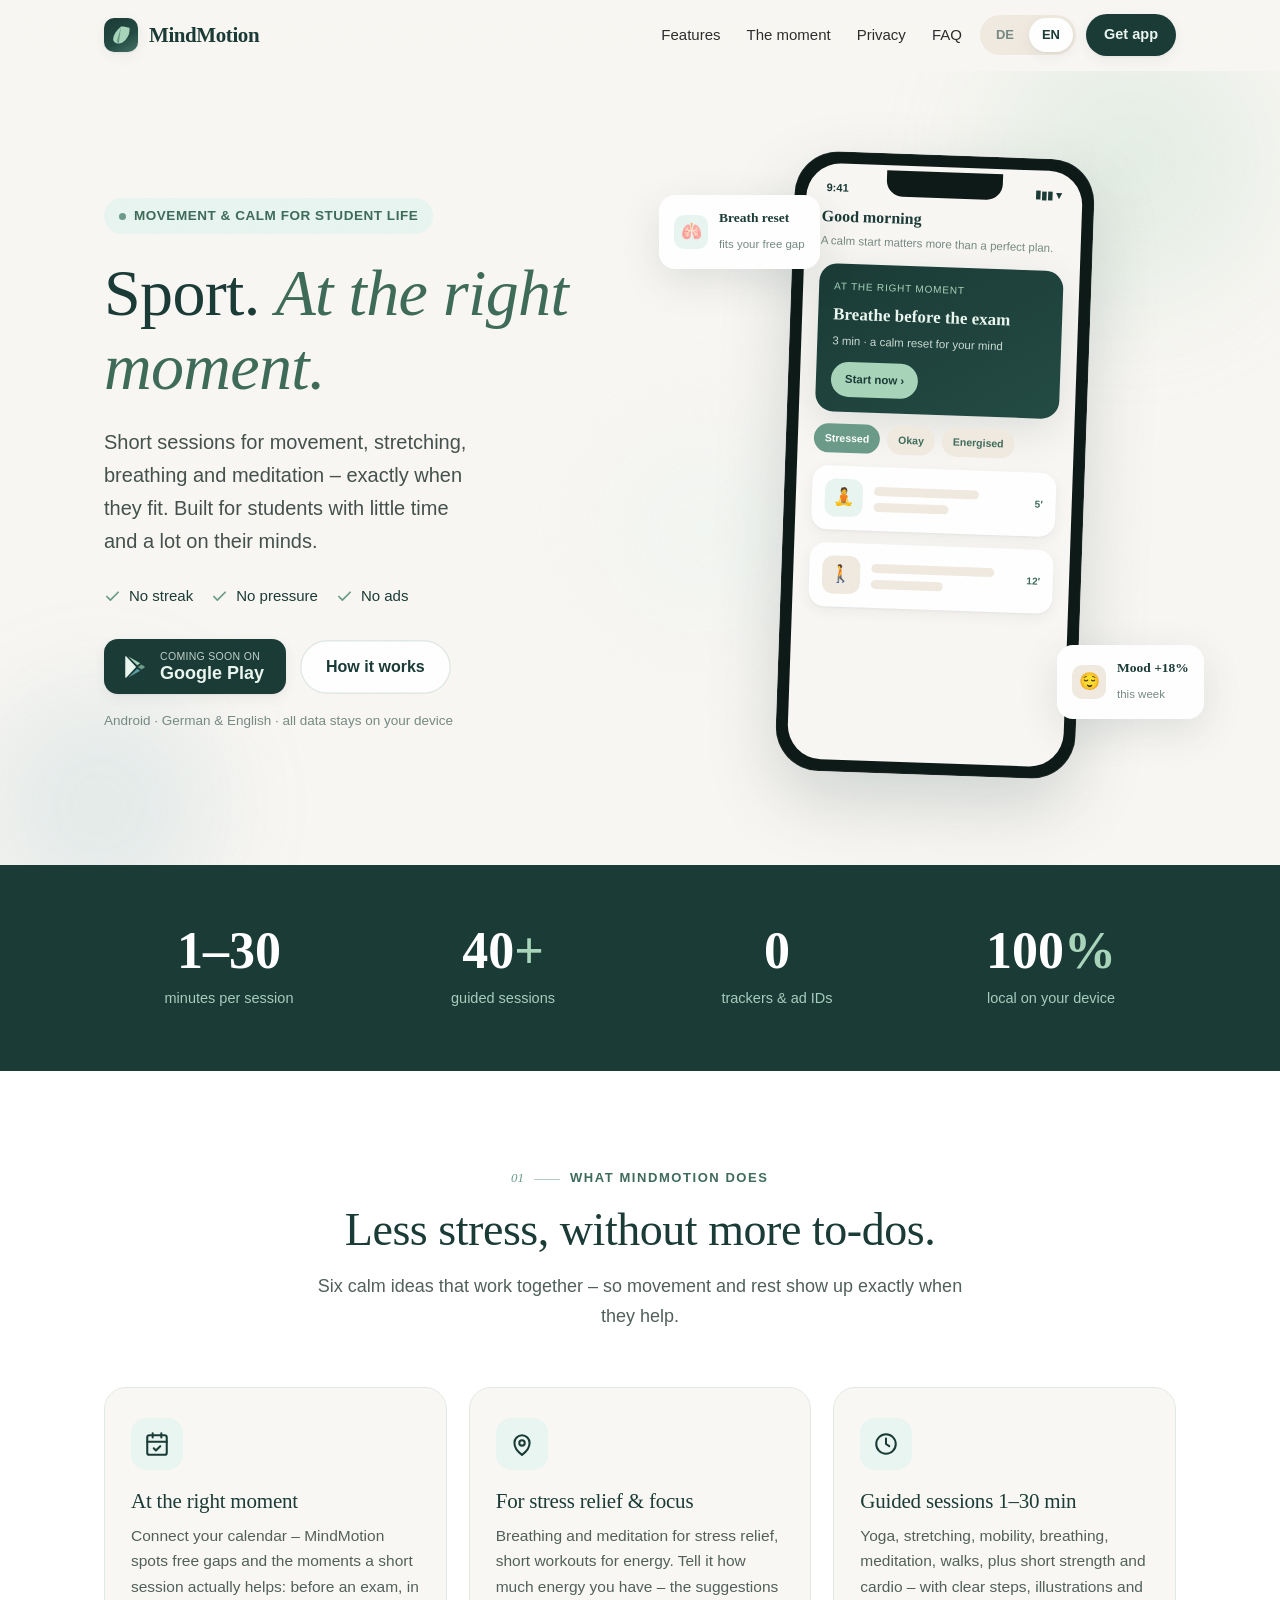
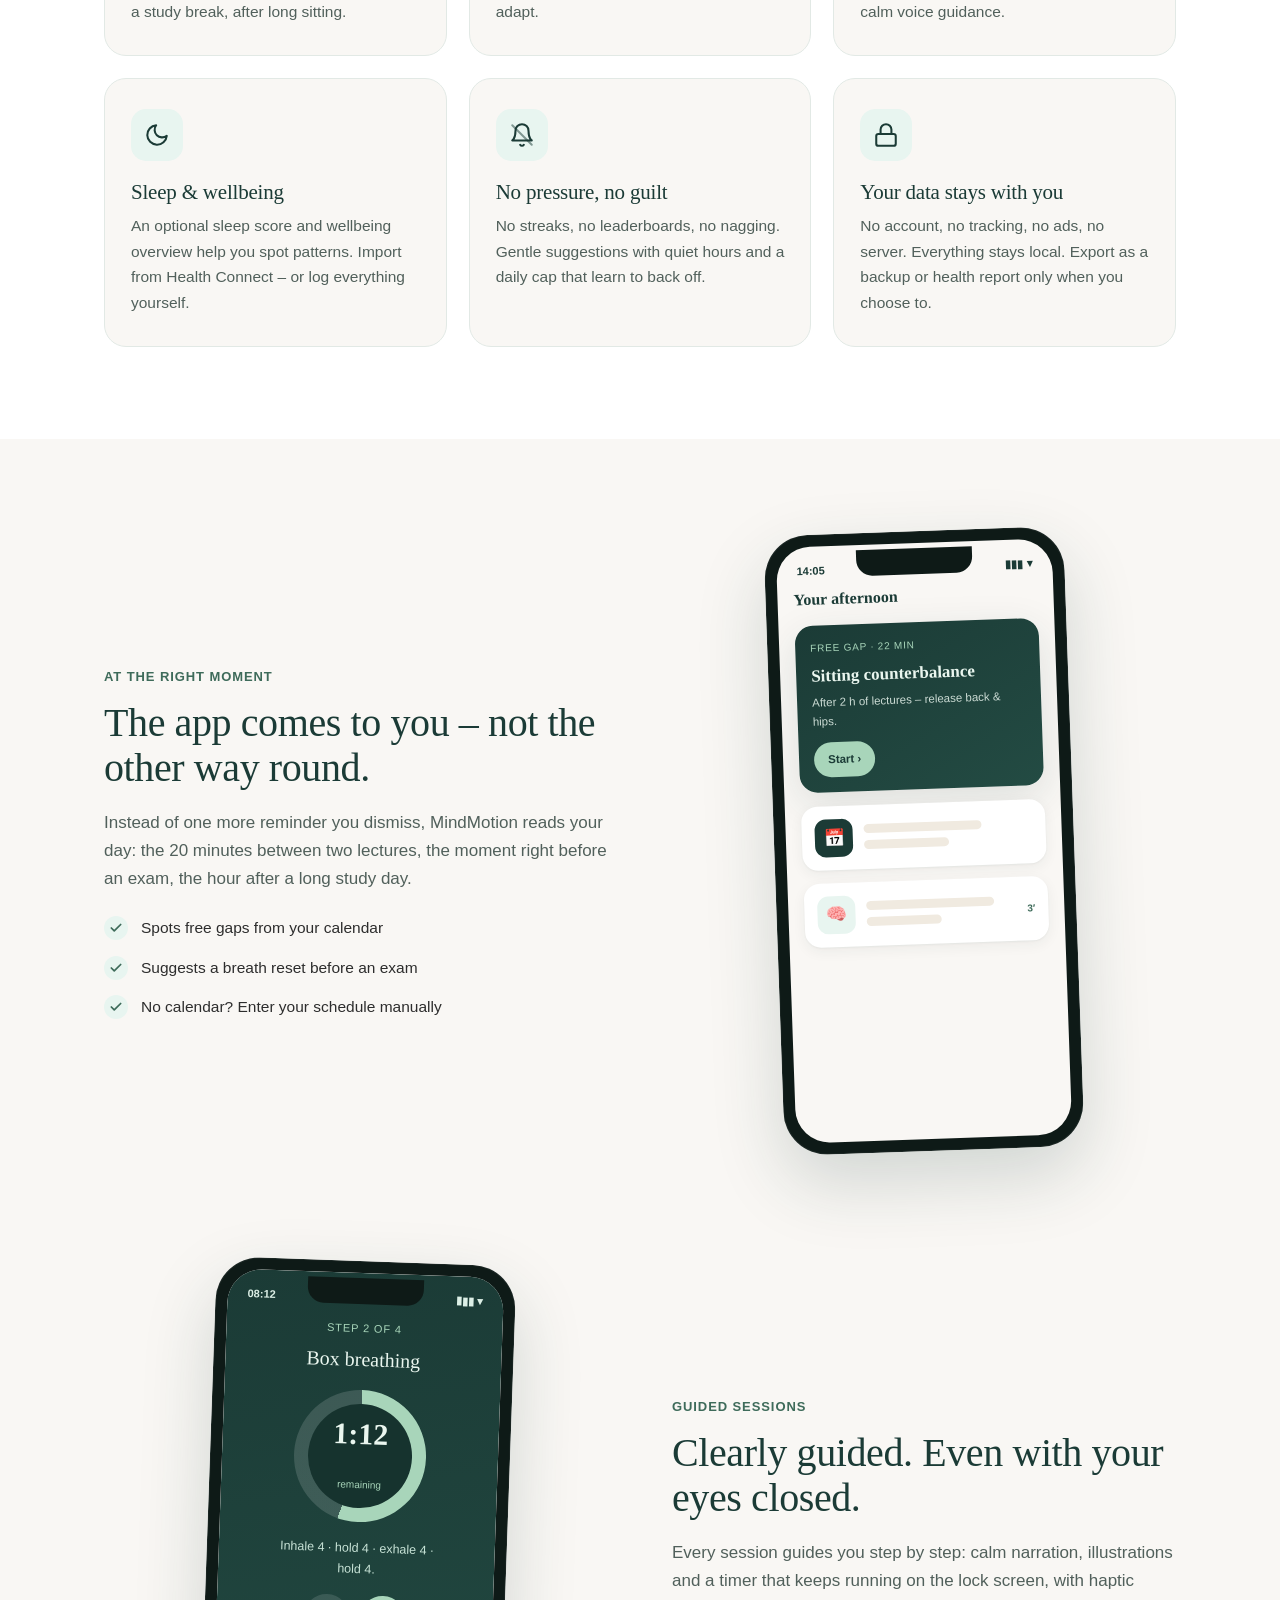
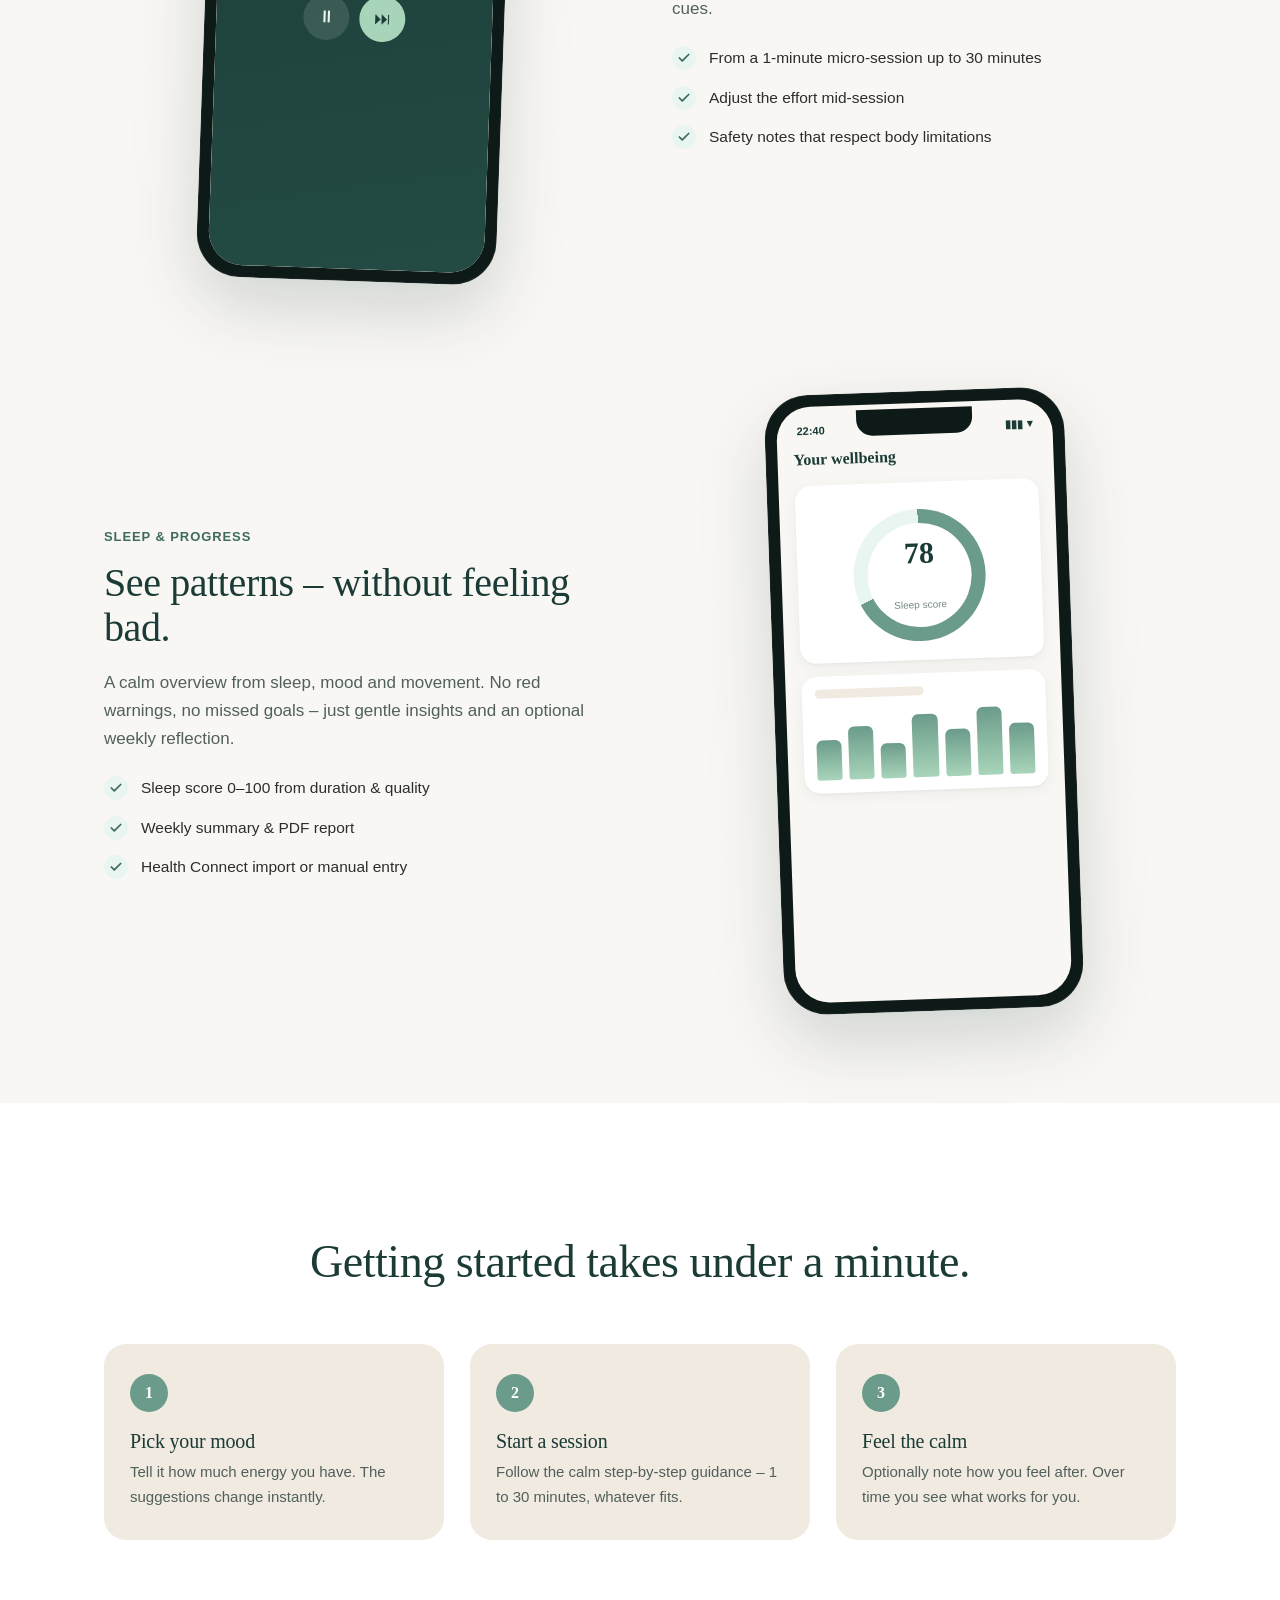
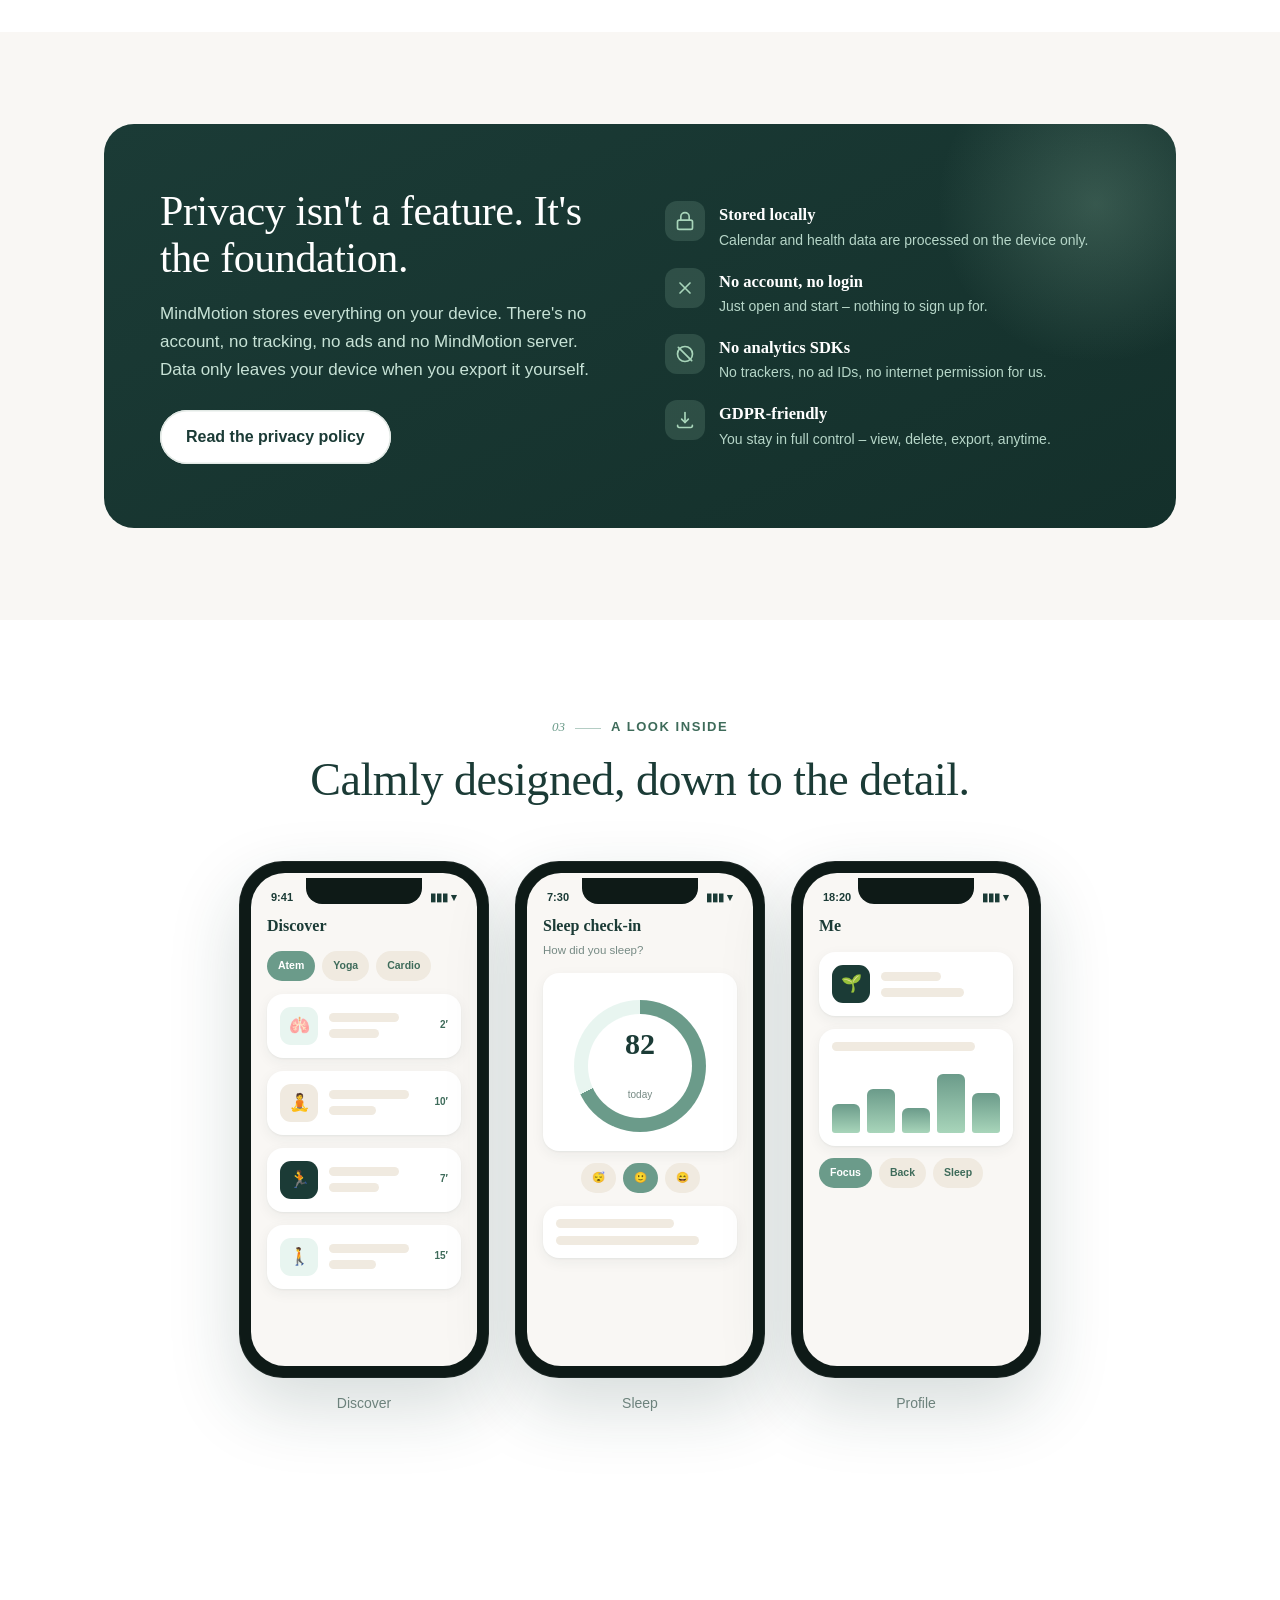
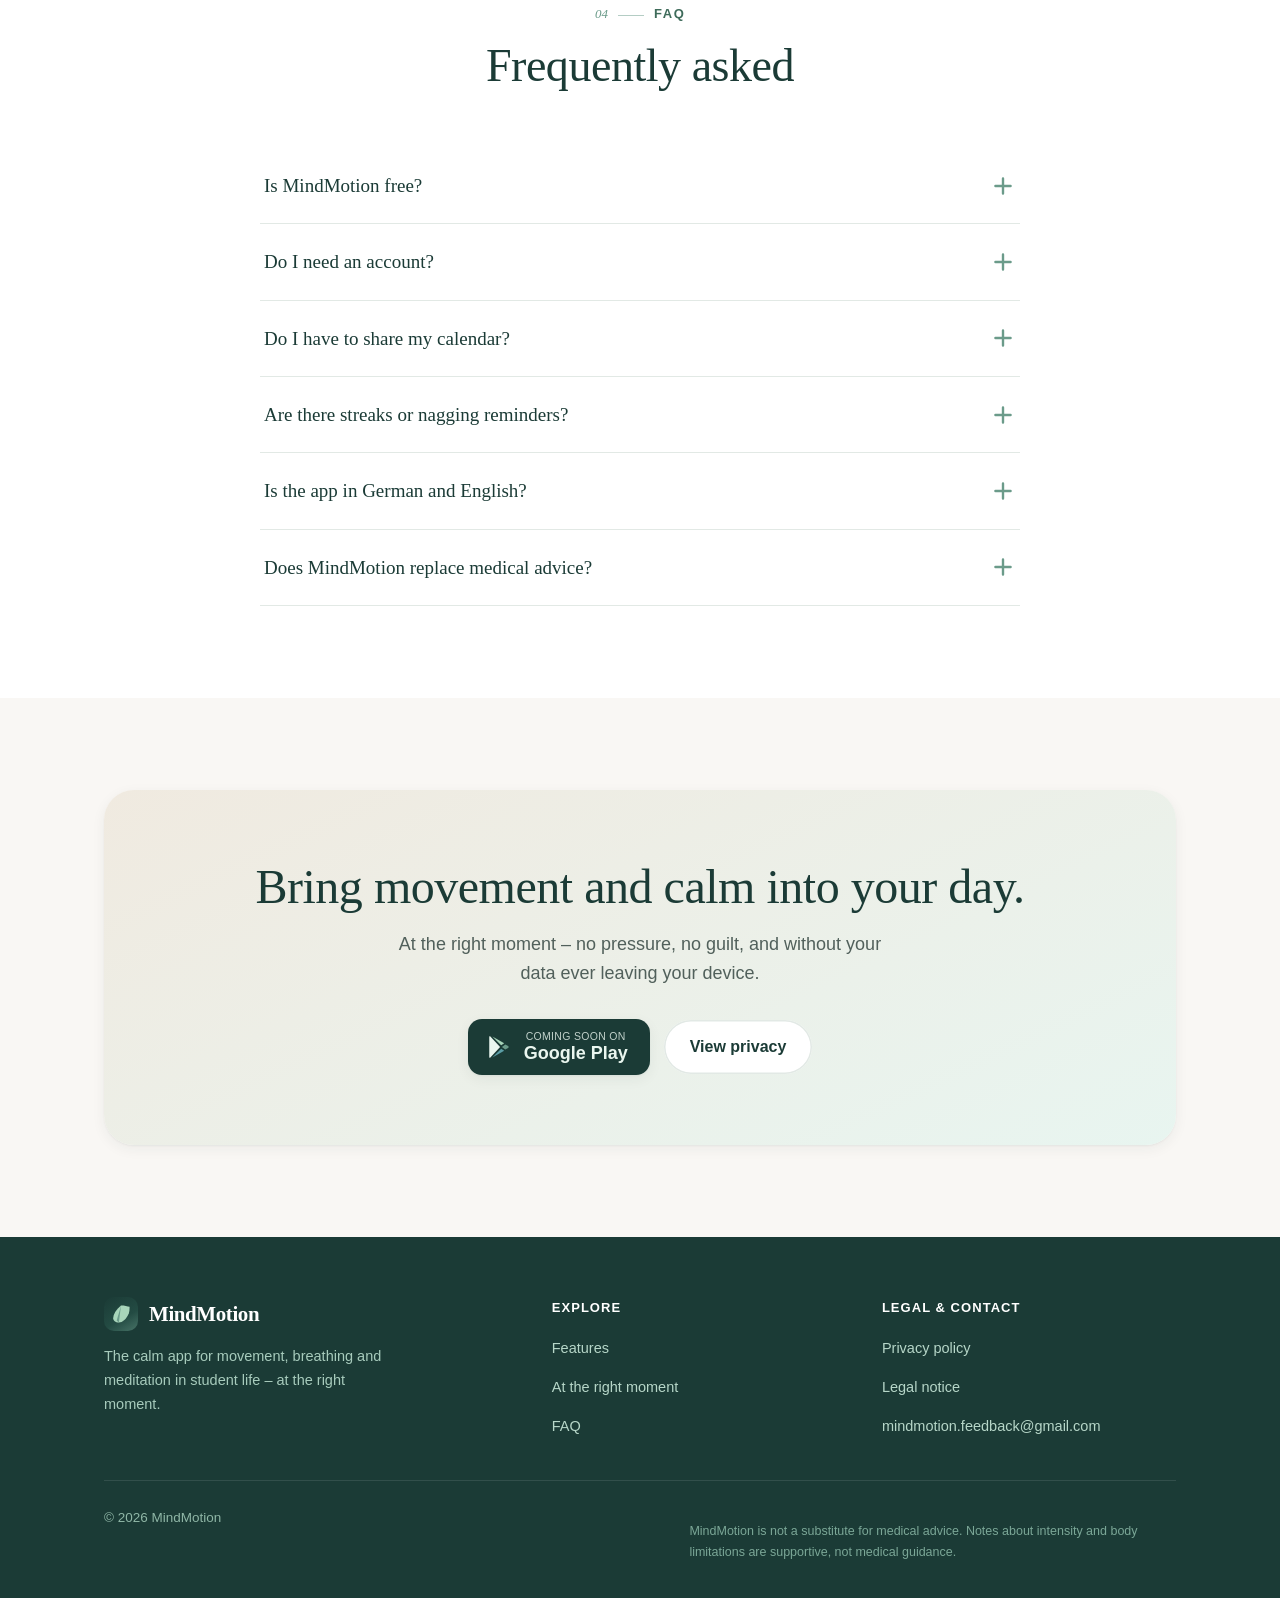
==== commit 555be209: "Add files via upload" ====
--- a/index.html
+++ b/index.html
@@ -13,10 +13,11 @@
 <meta property="og:description" content="Kurze Bewegungs-, Atem- und Meditationseinheiten im richtigen Moment. Kein Druck, keine Werbung, alle Daten lokal.">
 <meta property="og:image" content="docs/feature-graphic-de-1024x500.png">
 
-<link rel="icon" type="image/png" href="docs/icon-512.png">
-<link rel="preconnect" href="https://fonts.googleapis.com">
-<link rel="preconnect" href="https://fonts.gstatic.com" crossorigin>
-<link href="https://fonts.googleapis.com/css2?family=Fraunces:ital,opsz,wght@0,9..144,400;0,9..144,500;0,9..144,600;1,9..144,400;1,9..144,500&family=Hanken+Grotesk:wght@400;500;600;700&display=swap" rel="stylesheet">
+<link rel="icon" type="image/svg+xml" href="favicon.svg">
+<link rel="icon" type="image/png" sizes="512x512" href="docs/icon-512.png">
+<link rel="apple-touch-icon" href="docs/icon-512.png">
+<!-- Fonts are self-hosted (no Google Fonts CDN) so no visitor IP is sent to Google — GDPR-friendly. -->
+<link rel="stylesheet" href="fonts/fonts.css">
 <link rel="stylesheet" href="styles.css">
 </head>
 <body>
@@ -29,7 +30,7 @@
   <div class="wrap nav">
     <a class="brand" href="#top" aria-label="MindMotion">
       <span class="logo" aria-hidden="true">
-        <svg viewBox="0 0 24 24" fill="none" stroke="#EAF6EF" stroke-width="2.1" stroke-linecap="round" stroke-linejoin="round"><path d="M4 14c2-5 5-7 8-7s4 2 4 5-1 5-4 5-4-3-2-6"/><path d="M16 8c1.4-1.2 3-1.6 4-1.4"/></svg>
+        <svg viewBox="26 26 56 56" aria-hidden="true"><path fill="#A8D5BA" d="M54,30 C40,42 32,54 32,66 C32,72 38,78 48,78 C58,78 70,68 76,52 C78,46 78,40 78,34 C72,32 64,30 54,30 Z"/><path fill="#6B9B8A" d="M54,30 C50,46 46,58 42,72 C44,74 46,76 48,78"/></svg>
       </span>
       MindMotion
     </a>
@@ -81,10 +82,10 @@
             <span data-lang="de">Keine Werbung</span><span data-lang="en">No ads</span></span>
         </div>
         <div class="cta-row reveal d4" id="get">
-          <a class="store-badge" href="#get" aria-label="Google Play">
+          <span class="store-badge soon" role="img" aria-label="Bald verfügbar bei Google Play – Coming soon on Google Play">
             <svg viewBox="0 0 24 24" aria-hidden="true"><path fill="#EAF6EF" d="M3.6 1.8 13 12 3.6 22.2c-.4-.2-.6-.6-.6-1.1V2.9c0-.5.2-.9.6-1.1z"/><path fill="#A8D5BA" d="M16.8 8.5 5.9 2.3 14 10.4l2.8-1.9z"/><path fill="#5B9EA6" d="M16.8 15.5 14 13.6 5.9 21.7l10.9-6.2z"/><path fill="#6B9B8A" d="M20.4 11.1c.7.4.7 1.4 0 1.8l-2.6 1.5L14.7 12l3.1-2.4 2.6 1.5z"/></svg>
             <span><small data-lang="de">Bald verfügbar bei</small><small data-lang="en">Coming soon on</small><strong>Google Play</strong></span>
-          </a>
+          </span>
           <a class="btn btn-ghost" href="#features">
             <span data-lang="de">So funktioniert's</span><span data-lang="en">How it works</span>
           </a>
@@ -486,10 +487,10 @@
         <h2><span data-lang="de">Bring Bewegung und Ruhe in deinen Tag.</span><span data-lang="en">Bring movement and calm into your day.</span></h2>
         <p><span data-lang="de">Im richtigen Moment – ohne Druck, ohne Schuldgefühle, ohne dass deine Daten dein Gerät verlassen.</span><span data-lang="en">At the right moment – no pressure, no guilt, and without your data ever leaving your device.</span></p>
         <div class="cta-row">
-          <a class="store-badge" href="#get" aria-label="Google Play">
+          <span class="store-badge soon" role="img" aria-label="Bald verfügbar bei Google Play – Coming soon on Google Play">
             <svg viewBox="0 0 24 24" aria-hidden="true"><path fill="#EAF6EF" d="M3.6 1.8 13 12 3.6 22.2c-.4-.2-.6-.6-.6-1.1V2.9c0-.5.2-.9.6-1.1z"/><path fill="#A8D5BA" d="M16.8 8.5 5.9 2.3 14 10.4l2.8-1.9z"/><path fill="#5B9EA6" d="M16.8 15.5 14 13.6 5.9 21.7l10.9-6.2z"/><path fill="#6B9B8A" d="M20.4 11.1c.7.4.7 1.4 0 1.8l-2.6 1.5L14.7 12l3.1-2.4 2.6 1.5z"/></svg>
             <span><small data-lang="de">Bald verfügbar bei</small><small data-lang="en">Coming soon on</small><strong>Google Play</strong></span>
-          </a>
+          </span>
           <a class="btn btn-ghost" href="privacy.html"><span data-lang="de">Datenschutz ansehen</span><span data-lang="en">View privacy</span></a>
         </div>
       </div>
@@ -504,7 +505,7 @@
     <div class="foot-grid">
       <div>
         <div class="brand">
-          <span class="logo" aria-hidden="true"><svg viewBox="0 0 24 24" fill="none" stroke="#EAF6EF" stroke-width="2.1" stroke-linecap="round" stroke-linejoin="round"><path d="M4 14c2-5 5-7 8-7s4 2 4 5-1 5-4 5-4-3-2-6"/><path d="M16 8c1.4-1.2 3-1.6 4-1.4"/></svg></span>
+          <span class="logo" aria-hidden="true"><svg viewBox="26 26 56 56" aria-hidden="true"><path fill="#A8D5BA" d="M54,30 C40,42 32,54 32,66 C32,72 38,78 48,78 C58,78 70,68 76,52 C78,46 78,40 78,34 C72,32 64,30 54,30 Z"/><path fill="#6B9B8A" d="M54,30 C50,46 46,58 42,72 C44,74 46,76 48,78"/></svg></span>
           MindMotion
         </div>
         <p class="foot-about"><span data-lang="de">Die ruhige App für Bewegung, Atem und Meditation im Studienalltag – im richtigen Moment.</span><span data-lang="en">The calm app for movement, breathing and meditation in student life – at the right moment.</span></p>
@@ -521,12 +522,13 @@
         <h4><span data-lang="de">Rechtliches &amp; Kontakt</span><span data-lang="en">Legal &amp; contact</span></h4>
         <ul>
           <li><a href="privacy.html"><span data-lang="de">Datenschutzerklärung</span><span data-lang="en">Privacy policy</span></a></li>
+          <li><a href="impressum.html"><span data-lang="de">Impressum</span><span data-lang="en">Legal notice</span></a></li>
           <li><a href="mailto:mindmotion.feedback@gmail.com">mindmotion.feedback@gmail.com</a></li>
         </ul>
       </div>
     </div>
     <div class="foot-bottom">
-      <span>© <span id="year">2026</span> MindMotion · Joshua Zürn</span>
+      <span>© <span id="year">2026</span> MindMotion</span>
       <span class="disclaimer"><span data-lang="de">MindMotion ersetzt keine medizinische Beratung. Hinweise zu Belastung und körperlichen Einschränkungen sind unterstützend gemeint, kein ärztlicher Rat.</span><span data-lang="en">MindMotion is not a substitute for medical advice. Notes about intensity and body limitations are supportive, not medical guidance.</span></span>
     </div>
   </div>
--- a/styles.css
+++ b/styles.css
@@ -151,6 +151,7 @@
 .store-badge svg { width: 26px; height: 26px; flex: none; }
 .store-badge small { display: block; font-size: 10.5px; opacity: .8; letter-spacing: .03em; text-transform: uppercase; line-height: 1.3; }
 .store-badge strong { display: block; font-size: 18px; font-weight: 600; line-height: 1.1; }
+.store-badge.soon { cursor: default; }
 .hero-note { font-size: 13.5px; color: var(--muted); margin-top: 16px; }
 
 /* ───────────────────────── Phone mockups ─────────────────────────
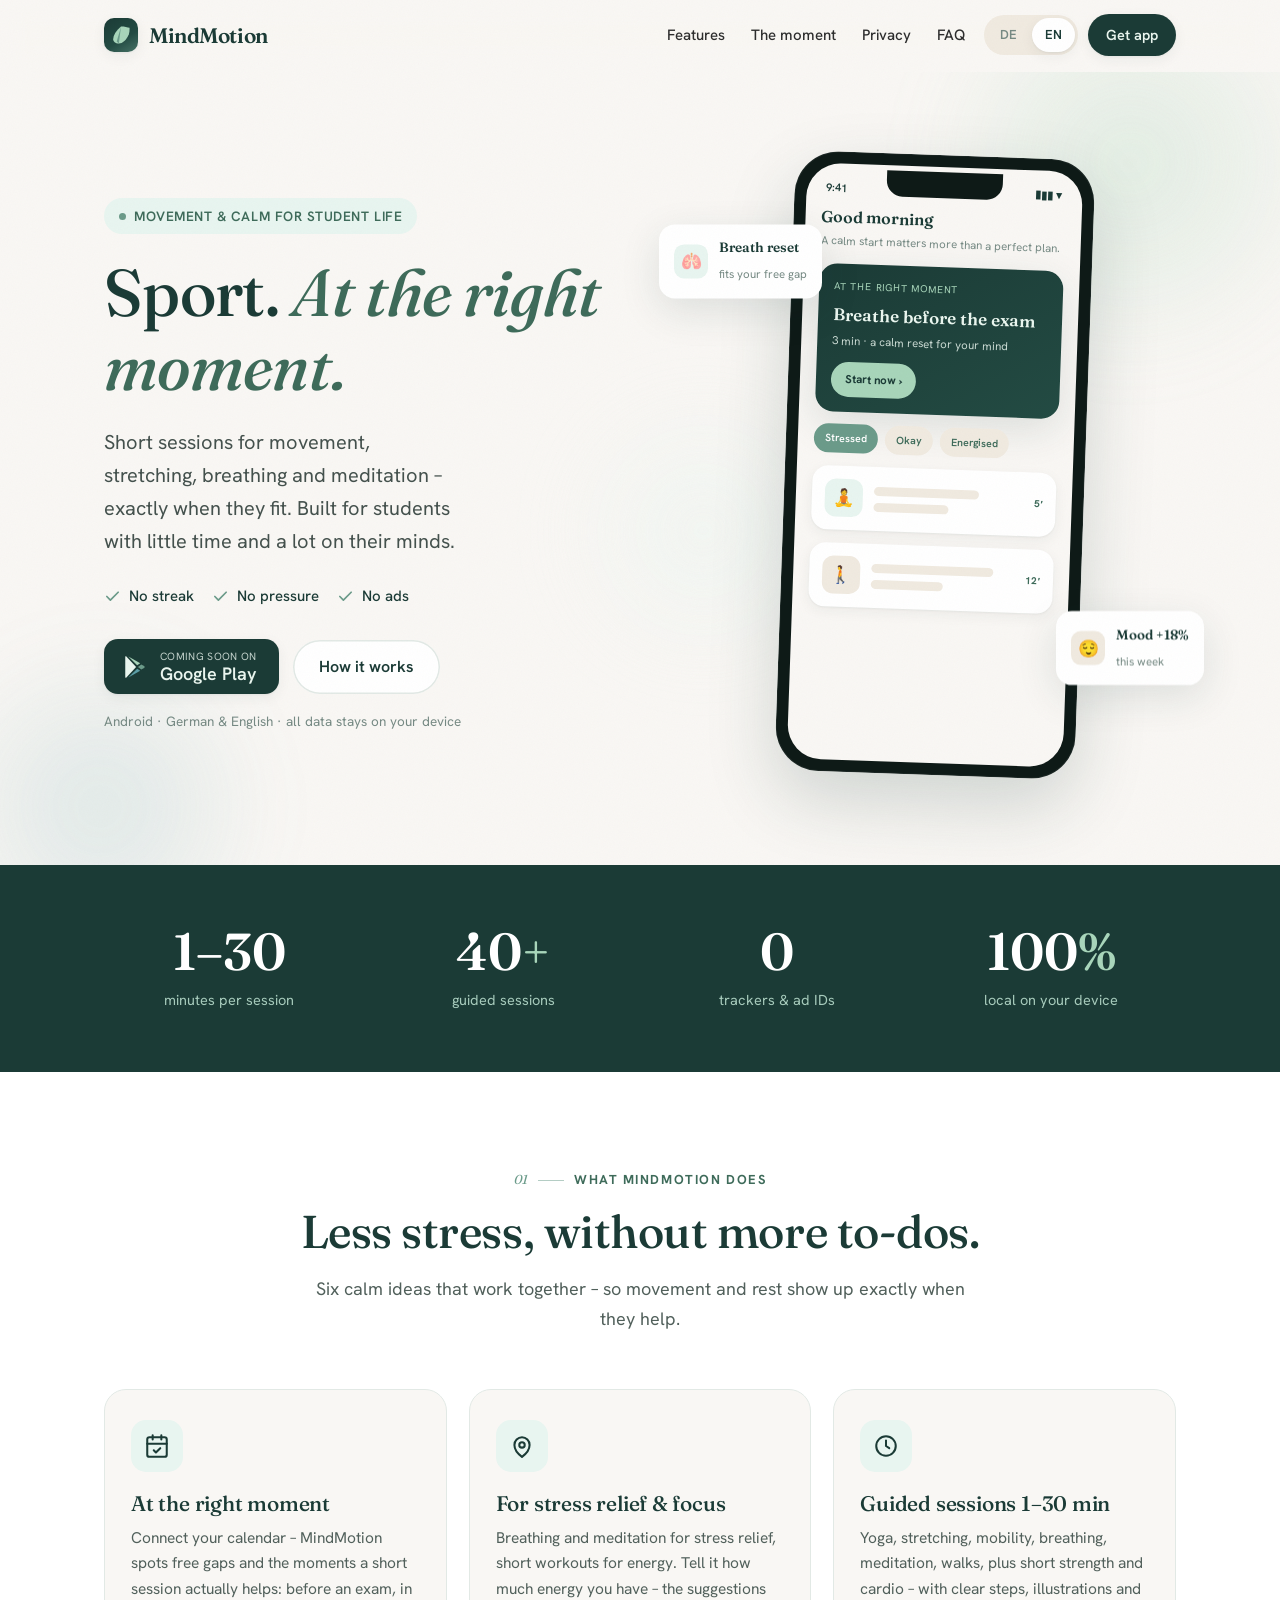
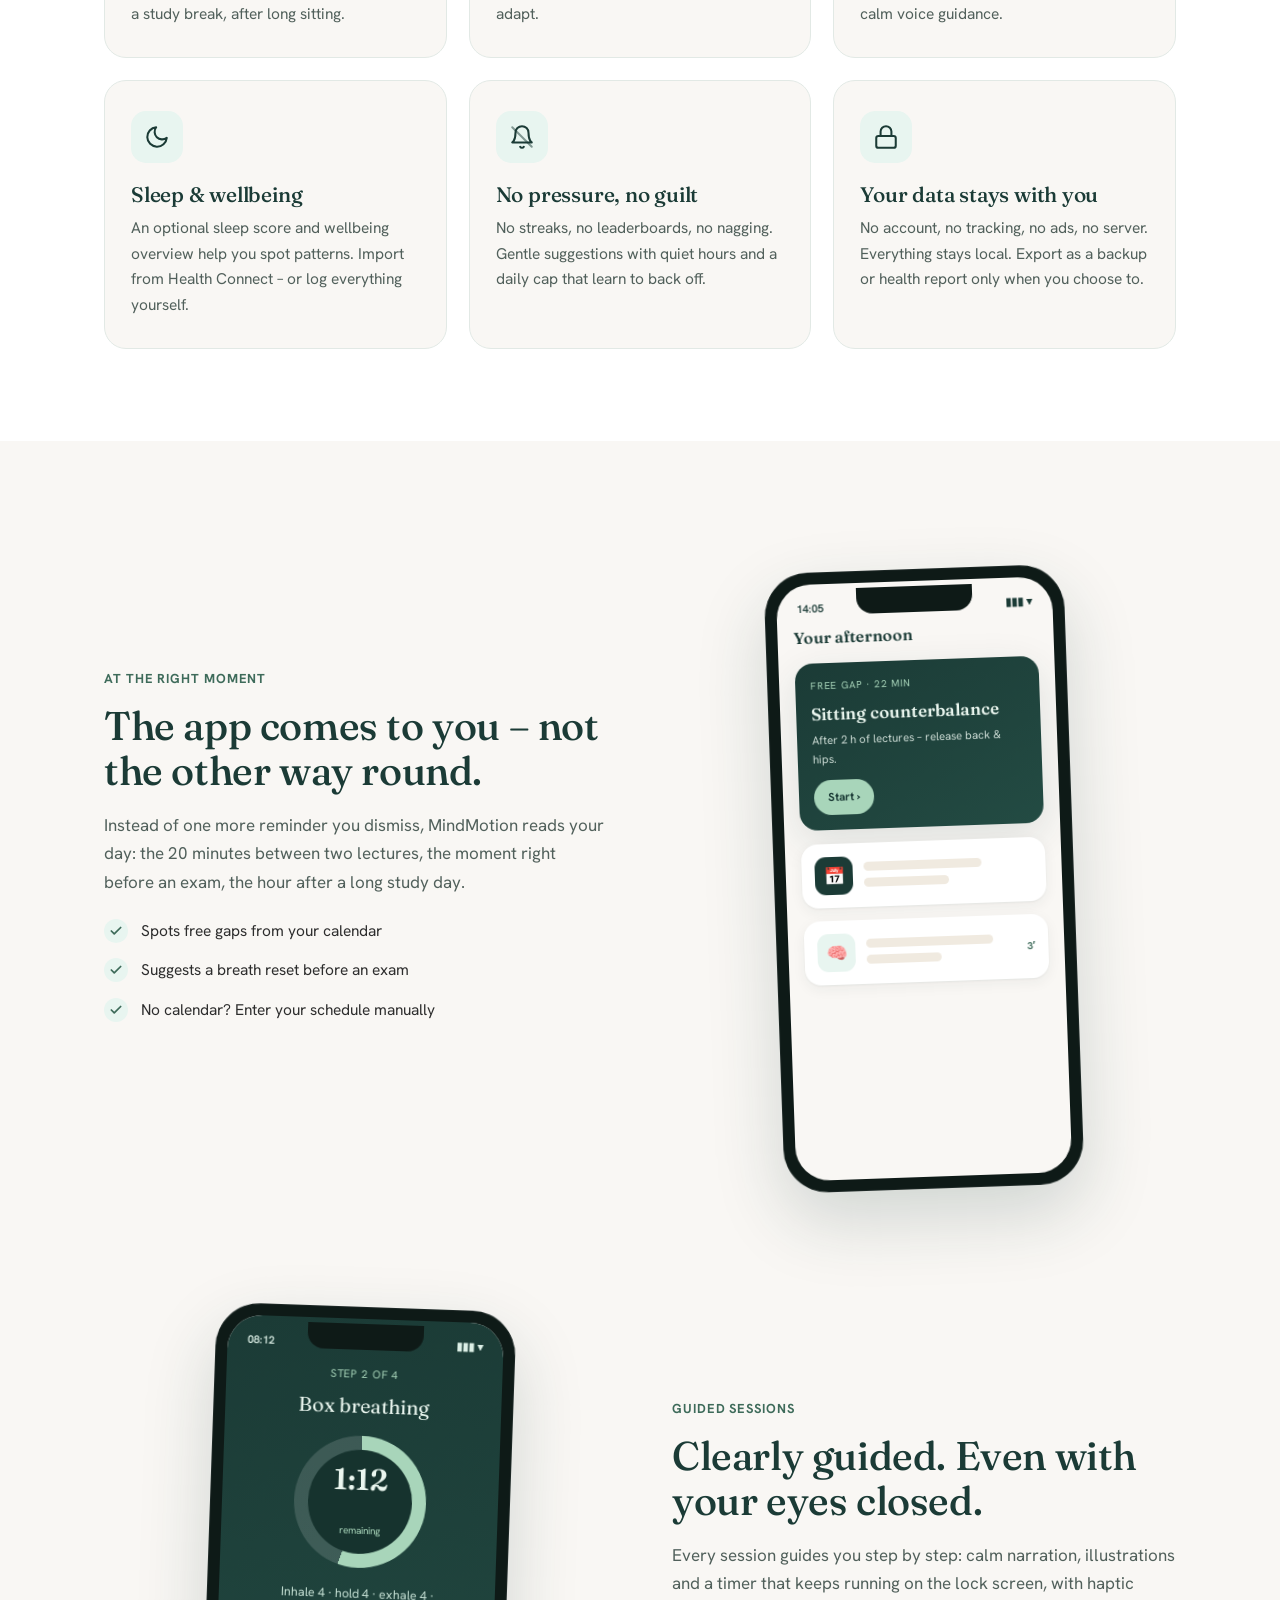
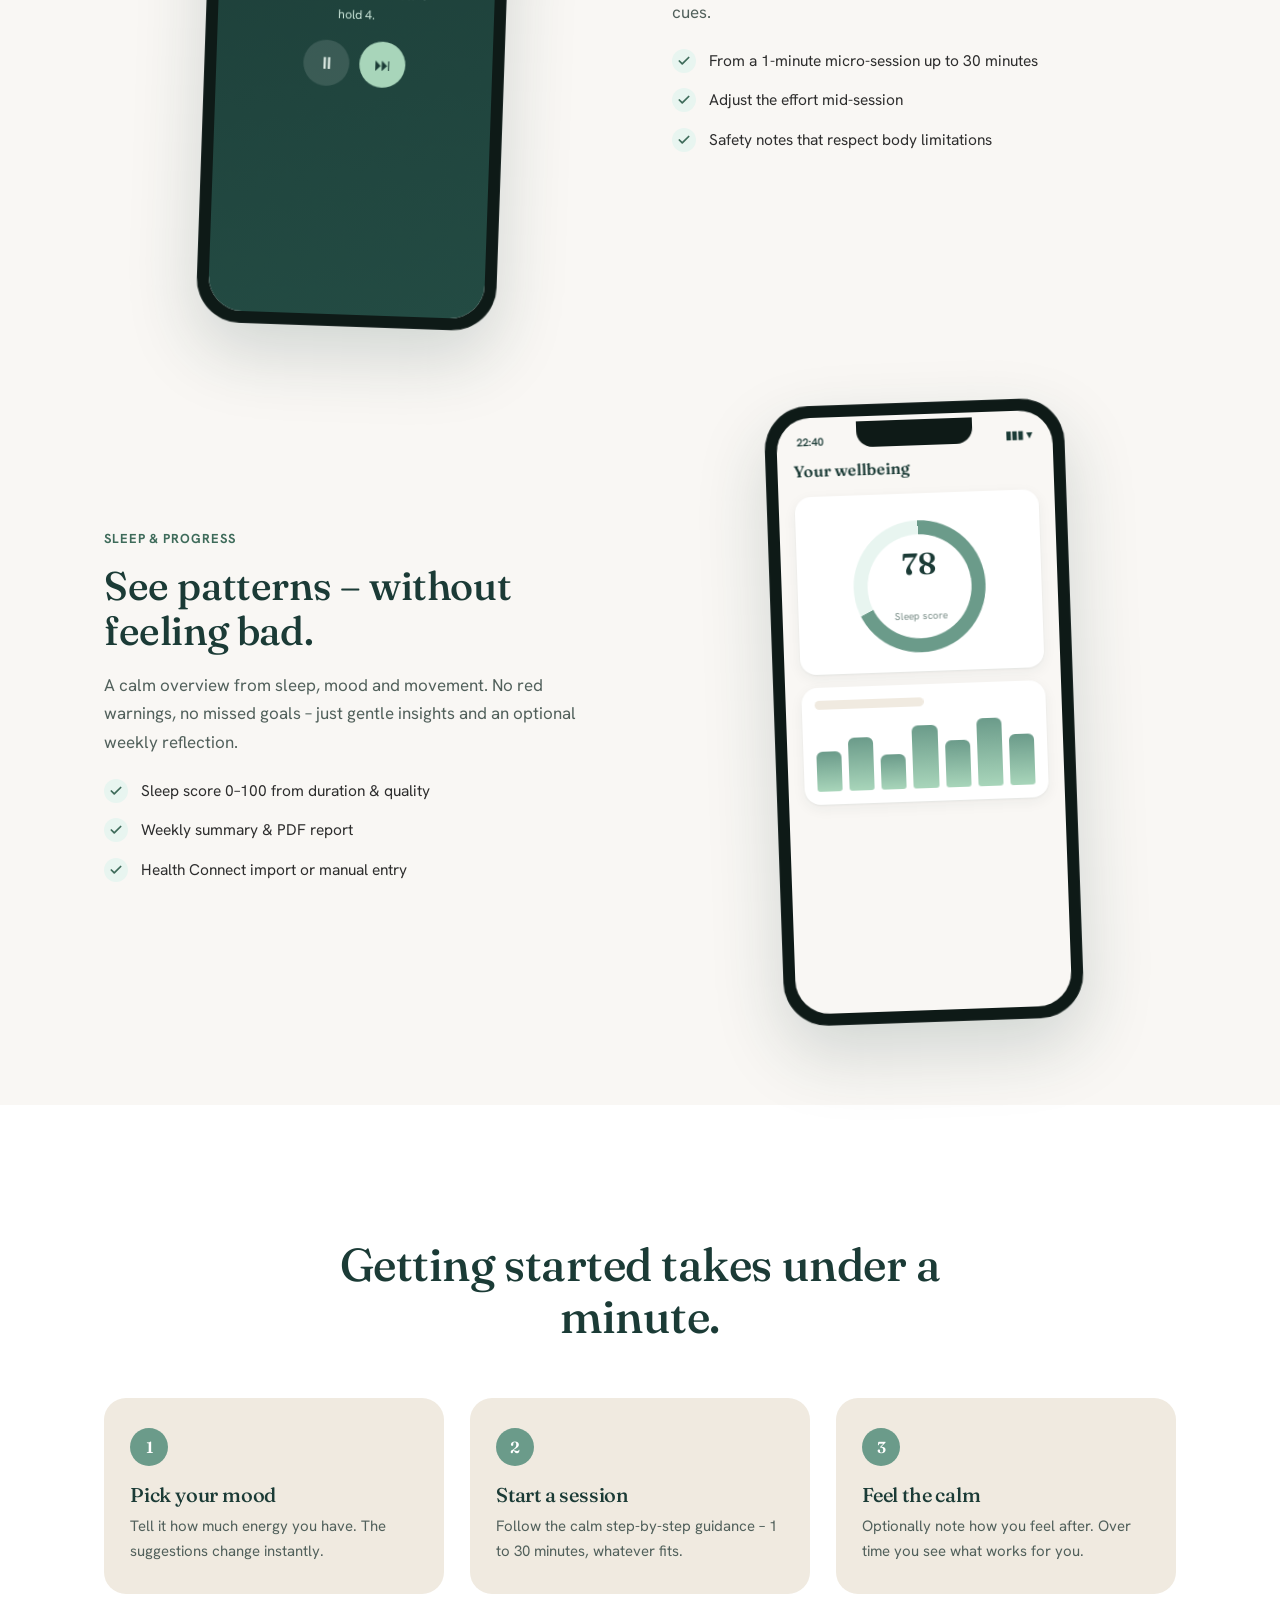
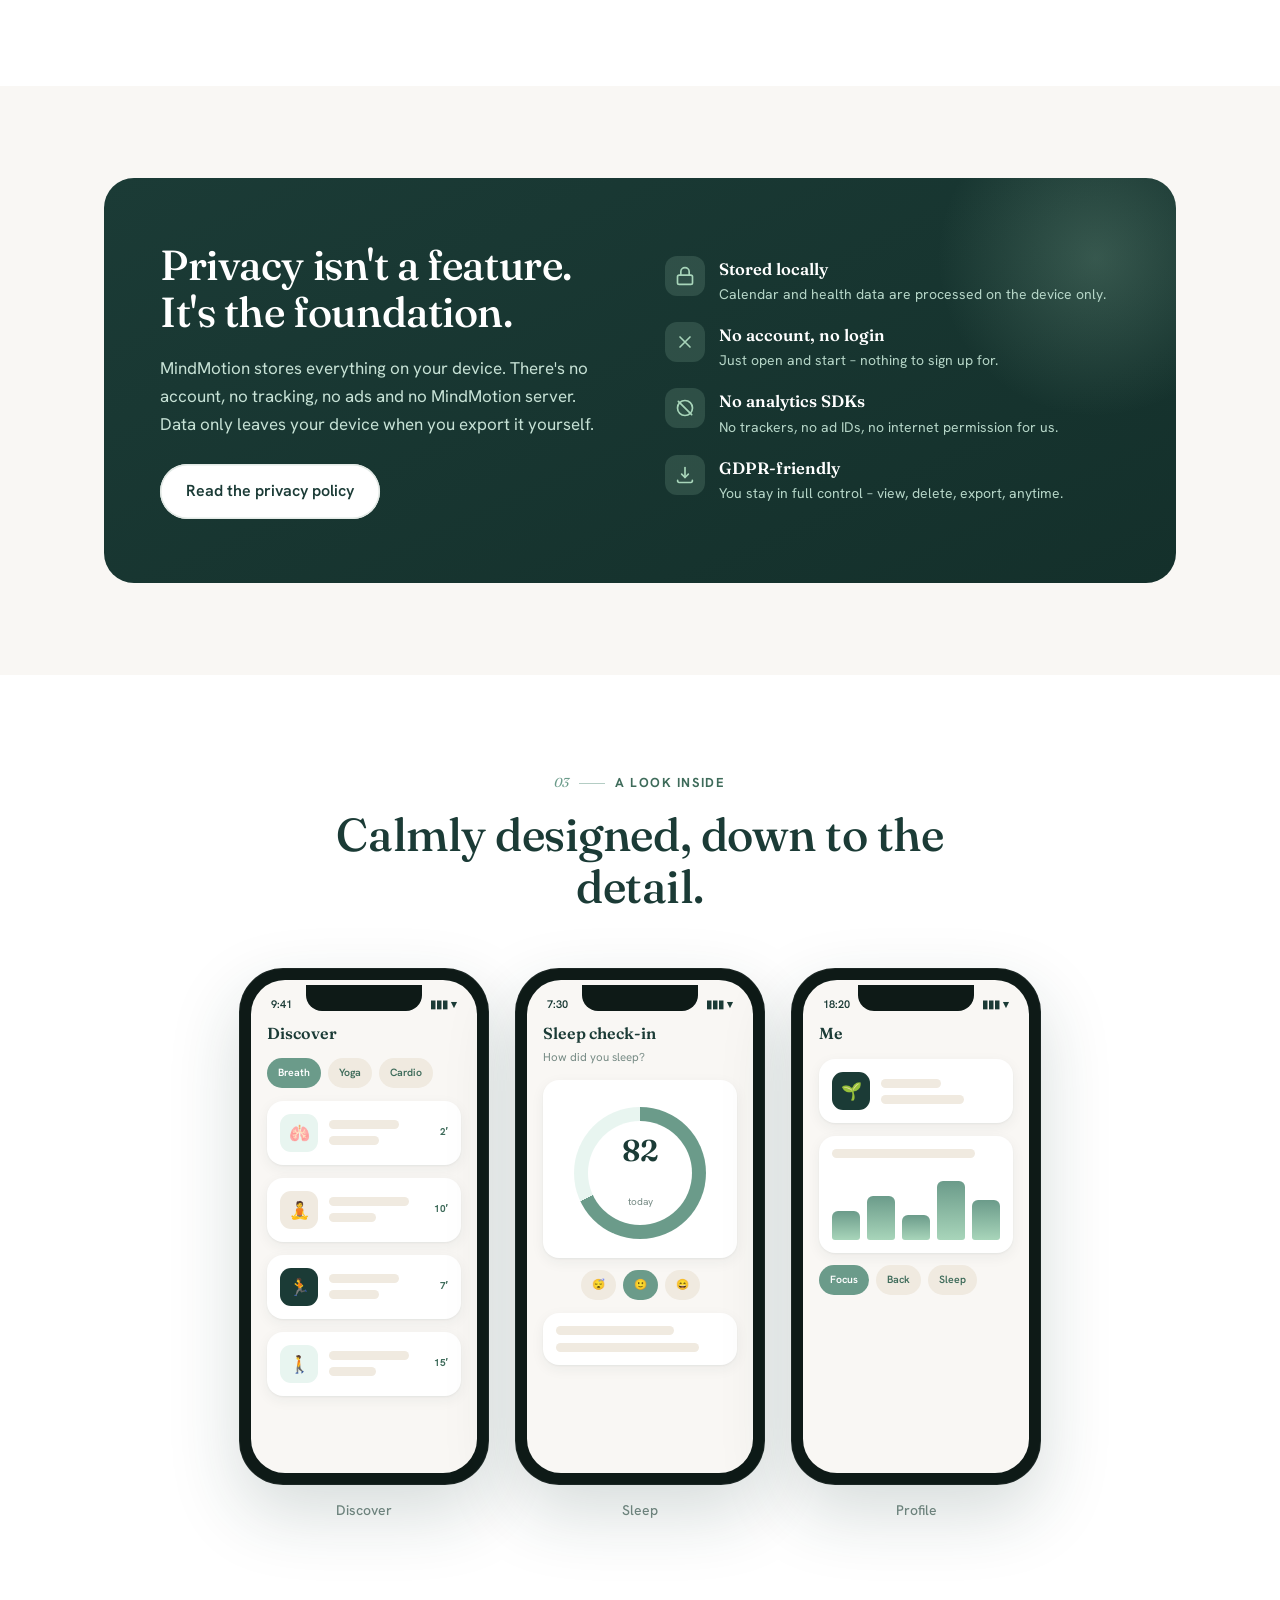
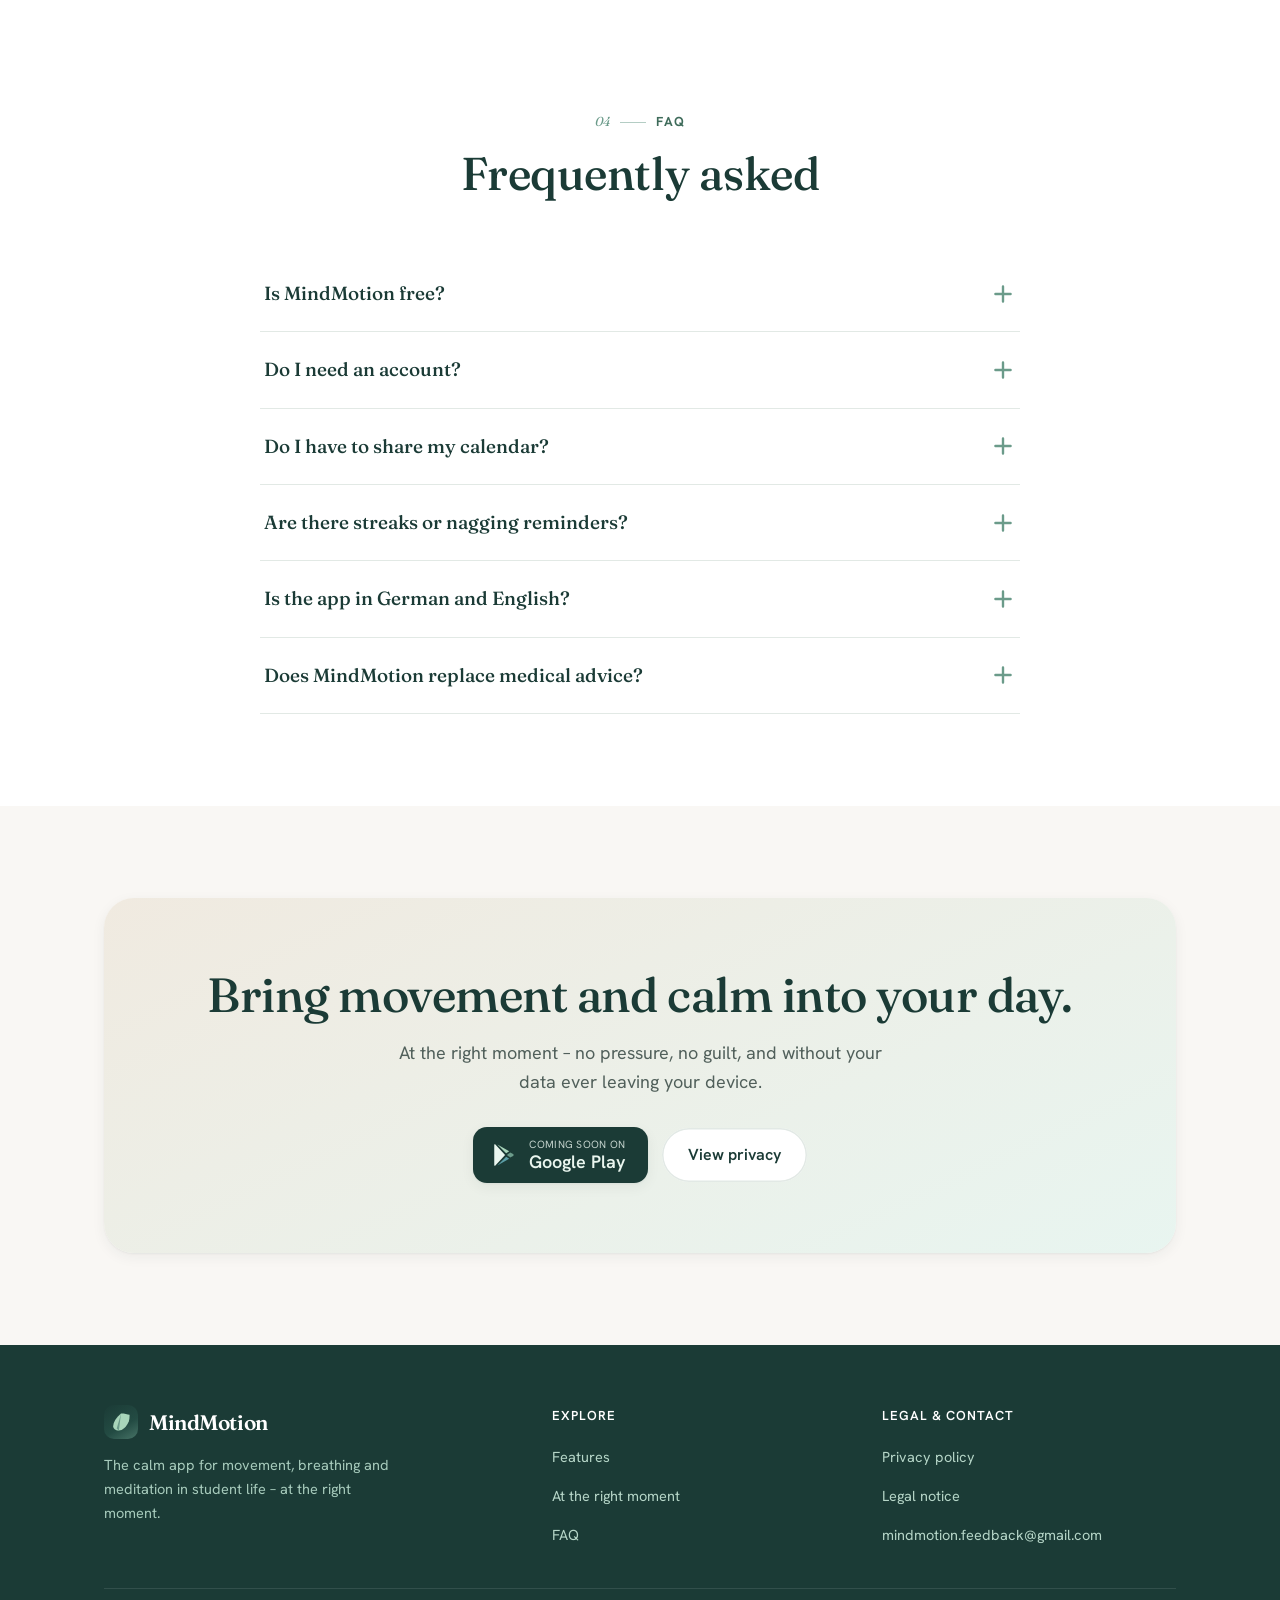
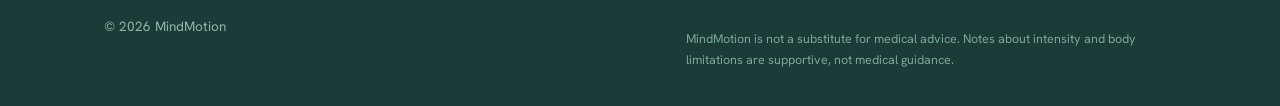
==== commit 1e635618: "updated webpage" ====
--- a/index.html
+++ b/index.html
@@ -6,12 +6,26 @@
 <title>MindMotion – Sport. Im richtigen Moment.</title>
 <meta name="description" content="MindMotion ist die ruhige App für kurze Bewegungs-, Atem- und Meditationseinheiten – genau im richtigen Moment. Kein Streak, kein Druck, keine Werbung. Alle Daten bleiben lokal.">
 <meta name="theme-color" content="#1B3B36">
+<link rel="canonical" href="https://jozuern.github.io/mindmotion-privacy/">
 
 <!-- Open Graph / social preview -->
 <meta property="og:type" content="website">
+<meta property="og:site_name" content="MindMotion">
+<meta property="og:url" content="https://jozuern.github.io/mindmotion-privacy/">
 <meta property="og:title" content="MindMotion – Sport. Im richtigen Moment.">
 <meta property="og:description" content="Kurze Bewegungs-, Atem- und Meditationseinheiten im richtigen Moment. Kein Druck, keine Werbung, alle Daten lokal.">
-<meta property="og:image" content="docs/feature-graphic-de-1024x500.png">
+<meta property="og:image" content="https://jozuern.github.io/mindmotion-privacy/docs/feature-graphic-de-1024x500.png">
+<meta property="og:image:width" content="1024">
+<meta property="og:image:height" content="500">
+<meta property="og:image:alt" content="MindMotion – Sport. Im richtigen Moment.">
+<meta property="og:locale" content="de_DE">
+<meta property="og:locale:alternate" content="en_US">
+
+<!-- Twitter / X card -->
+<meta name="twitter:card" content="summary_large_image">
+<meta name="twitter:title" content="MindMotion – Sport. Im richtigen Moment.">
+<meta name="twitter:description" content="Kurze Bewegungs-, Atem- und Meditationseinheiten im richtigen Moment. Kein Druck, keine Werbung, alle Daten lokal.">
+<meta name="twitter:image" content="https://jozuern.github.io/mindmotion-privacy/docs/feature-graphic-de-1024x500.png">
 
 <link rel="icon" type="image/svg+xml" href="favicon.svg">
 <link rel="icon" type="image/png" sizes="512x512" href="docs/icon-512.png">
@@ -56,7 +70,7 @@
 
   <!-- ════════════════════════════ HERO ════════════════════════════ -->
   <section class="hero">
-    <div class="hero-bg" aria-hidden="true">
+    <div class="hero-bg" aria-hidden="true" data-parallax="0.06">
       <span class="blob b1"></span><span class="blob b2"></span><span class="blob b3"></span>
     </div>
     <div class="wrap hero-grid">
@@ -150,11 +164,11 @@
             </div>
           </div>
         </div>
-        <div class="floaty one">
+        <div class="floaty one" data-parallax="0.12">
           <span class="ic icbg-mint">🫁</span>
           <span><b data-lang="de">Atem-Reset</b><b data-lang="en">Breath reset</b><small data-lang="de">passt in deine Lücke</small><small data-lang="en">fits your free gap</small></span>
         </div>
-        <div class="floaty two">
+        <div class="floaty two" data-parallax="0.17">
           <span class="ic icbg-cream">😌</span>
           <span><b data-lang="de">Stimmung +18%</b><b data-lang="en">Mood +18%</b><small data-lang="de">diese Woche</small><small data-lang="en">this week</small></span>
         </div>
@@ -251,7 +265,7 @@
         </div>
         <div class="sc-visual reveal-right d1">
           <!-- PLACEHOLDER: replace .phone-content with <img src="docs/screenshots/home2.png" alt="…"> -->
-          <div class="phone"><div class="phone-screen"><div class="phone-content mk-screen">
+          <div class="phone" data-parallax="0.05"><div class="phone-screen"><div class="phone-content mk-screen">
             <div class="mk-status"><span>14:05</span><span>▮▮▮ ▾</span></div>
             <div class="mk">
               <div class="mk-greet" data-lang="de">Dein Nachmittag</div>
@@ -289,7 +303,7 @@
         </div>
         <div class="sc-visual reveal-left d1">
           <!-- PLACEHOLDER: replace .phone-content with <img src="docs/screenshots/session.png" alt="…"> -->
-          <div class="phone"><div class="phone-screen"><div class="phone-content mk-screen" style="background:linear-gradient(170deg,#1B3B36,#234B43);">
+          <div class="phone" data-parallax="0.05"><div class="phone-screen"><div class="phone-content mk-screen" style="background:linear-gradient(170deg,#1B3B36,#234B43);">
             <div class="mk-status" style="color:#DCEFE6"><span>08:12</span><span>▮▮▮ ▾</span></div>
             <div class="mk" style="display:flex;flex-direction:column;align-items:center;text-align:center;color:#EAF6EF">
               <div style="font-size:11px;letter-spacing:.08em;color:var(--light-green);margin-top:6px" data-lang="de">SCHRITT 2 VON 4</div>
@@ -323,7 +337,7 @@
         </div>
         <div class="sc-visual reveal-right d1">
           <!-- PLACEHOLDER: replace .phone-content with <img src="docs/screenshots/progress.png" alt="…"> -->
-          <div class="phone"><div class="phone-screen"><div class="phone-content mk-screen">
+          <div class="phone" data-parallax="0.05"><div class="phone-screen"><div class="phone-content mk-screen">
             <div class="mk-status"><span>22:40</span><span>▮▮▮ ▾</span></div>
             <div class="mk">
               <div class="mk-greet" data-lang="de">Dein Wohlbefinden</div>
@@ -404,7 +418,7 @@
             <div class="mk-status"><span>9:41</span><span>▮▮▮ ▾</span></div>
             <div class="mk">
               <div class="mk-greet" data-lang="de">Entdecken</div><div class="mk-greet" data-lang="en">Discover</div>
-              <div class="mk-chips"><span class="mk-chip on">Atem</span><span class="mk-chip">Yoga</span><span class="mk-chip">Cardio</span></div>
+              <div class="mk-chips"><span class="mk-chip on" data-lang="de">Atem</span><span class="mk-chip on" data-lang="en">Breath</span><span class="mk-chip">Yoga</span><span class="mk-chip">Cardio</span></div>
               <div class="mk-card"><div class="mk-row"><div class="mk-thumb icbg-mint">🫁</div><div style="flex:1"><div class="mk-skel w70"></div><div class="mk-skel w50" style="margin-top:7px"></div></div><span class="mk-pill-time">2′</span></div></div>
               <div class="mk-card"><div class="mk-row"><div class="mk-thumb icbg-cream">🧘</div><div style="flex:1"><div class="mk-skel w85"></div><div class="mk-skel w50" style="margin-top:7px"></div></div><span class="mk-pill-time">10′</span></div></div>
               <div class="mk-card"><div class="mk-row"><div class="mk-thumb icbg-teal">🏃</div><div style="flex:1"><div class="mk-skel w70"></div><div class="mk-skel w50" style="margin-top:7px"></div></div><span class="mk-pill-time">7′</span></div></div>
@@ -454,7 +468,7 @@
       <div class="faq reveal">
         <details class="qa">
           <summary><span><span data-lang="de">Ist MindMotion kostenlos?</span><span data-lang="en">Is MindMotion free?</span></span><span class="chev"><svg viewBox="0 0 24 24" fill="none" stroke="currentColor" stroke-width="2.2" stroke-linecap="round"><path d="M12 5v14M5 12h14"/></svg></span></summary>
-          <div class="ans"><span data-lang="de">MindMotion erscheint für Android. Es gibt keine Werbung und kein Tracking. Details zur Verfügbarkeit folgen hier zum Launch.</span><span data-lang="en">MindMotion is launching for Android. There are no ads and no tracking. Availability details will appear here at launch.</span></div>
+          <div class="ans"><span data-lang="de">Ja. MindMotion ist kostenlos – ohne Werbung, ohne Tracking und ohne versteckte In-App-Käufe. Die App erscheint für Android; Details zur Verfügbarkeit folgen hier zum Launch.</span><span data-lang="en">Yes. MindMotion is free – with no ads, no tracking and no hidden in-app purchases. It's launching for Android; availability details will appear here at launch.</span></div>
         </details>
         <details class="qa">
           <summary><span><span data-lang="de">Brauche ich ein Konto?</span><span data-lang="en">Do I need an account?</span></span><span class="chev"><svg viewBox="0 0 24 24" fill="none" stroke="currentColor" stroke-width="2.2" stroke-linecap="round"><path d="M12 5v14M5 12h14"/></svg></span></summary>
--- a/fonts/fonts.css
+++ b/fonts/fonts.css
@@ -0,0 +1,162 @@
+/* latin-ext */
+@font-face {
+  font-family: 'Fraunces';
+  font-style: italic;
+  font-weight: 400;
+  font-display: swap;
+  src: url(6NU58FyLNQOQZAnv9ZwNjucMHVn85Ni7emAe9lKqZTnbB-gzTK0K1ChjdPeQ_5Y.woff2) format('woff2');
+  unicode-range: U+0100-02BA, U+02BD-02C5, U+02C7-02CC, U+02CE-02D7, U+02DD-02FF, U+0304, U+0308, U+0329, U+1D00-1DBF, U+1E00-1E9F, U+1EF2-1EFF, U+2020, U+20A0-20AB, U+20AD-20C0, U+2113, U+2C60-2C7F, U+A720-A7FF;
+}
+/* latin */
+@font-face {
+  font-family: 'Fraunces';
+  font-style: italic;
+  font-weight: 400;
+  font-display: swap;
+  src: url(6NU58FyLNQOQZAnv9ZwNjucMHVn85Ni7emAe9lKqZTnbB-gzTK0K1ChjeveQ.woff2) format('woff2');
+  unicode-range: U+0000-00FF, U+0131, U+0152-0153, U+02BB-02BC, U+02C6, U+02DA, U+02DC, U+0304, U+0308, U+0329, U+2000-206F, U+20AC, U+2122, U+2191, U+2193, U+2212, U+2215, U+FEFF, U+FFFD;
+}
+/* latin-ext */
+@font-face {
+  font-family: 'Fraunces';
+  font-style: italic;
+  font-weight: 500;
+  font-display: swap;
+  src: url(6NU58FyLNQOQZAnv9ZwNjucMHVn85Ni7emAe9lKqZTnbB-gzTK0K1ChjdPeQ_5Y.woff2) format('woff2');
+  unicode-range: U+0100-02BA, U+02BD-02C5, U+02C7-02CC, U+02CE-02D7, U+02DD-02FF, U+0304, U+0308, U+0329, U+1D00-1DBF, U+1E00-1E9F, U+1EF2-1EFF, U+2020, U+20A0-20AB, U+20AD-20C0, U+2113, U+2C60-2C7F, U+A720-A7FF;
+}
+/* latin */
+@font-face {
+  font-family: 'Fraunces';
+  font-style: italic;
+  font-weight: 500;
+  font-display: swap;
+  src: url(6NU58FyLNQOQZAnv9ZwNjucMHVn85Ni7emAe9lKqZTnbB-gzTK0K1ChjeveQ.woff2) format('woff2');
+  unicode-range: U+0000-00FF, U+0131, U+0152-0153, U+02BB-02BC, U+02C6, U+02DA, U+02DC, U+0304, U+0308, U+0329, U+2000-206F, U+20AC, U+2122, U+2191, U+2193, U+2212, U+2215, U+FEFF, U+FFFD;
+}
+/* latin-ext */
+@font-face {
+  font-family: 'Fraunces';
+  font-style: normal;
+  font-weight: 400;
+  font-display: swap;
+  src: url(6NU78FyLNQOQZAnv9bYEvDiIdE9Ea92uemAk_WBq8U_9v0c2Wa0KxCFTeO-U.woff2) format('woff2');
+  unicode-range: U+0100-02BA, U+02BD-02C5, U+02C7-02CC, U+02CE-02D7, U+02DD-02FF, U+0304, U+0308, U+0329, U+1D00-1DBF, U+1E00-1E9F, U+1EF2-1EFF, U+2020, U+20A0-20AB, U+20AD-20C0, U+2113, U+2C60-2C7F, U+A720-A7FF;
+}
+/* latin */
+@font-face {
+  font-family: 'Fraunces';
+  font-style: normal;
+  font-weight: 400;
+  font-display: swap;
+  src: url(6NU78FyLNQOQZAnv9bYEvDiIdE9Ea92uemAk_WBq8U_9v0c2Wa0KxC9TeA.woff2) format('woff2');
+  unicode-range: U+0000-00FF, U+0131, U+0152-0153, U+02BB-02BC, U+02C6, U+02DA, U+02DC, U+0304, U+0308, U+0329, U+2000-206F, U+20AC, U+2122, U+2191, U+2193, U+2212, U+2215, U+FEFF, U+FFFD;
+}
+/* latin-ext */
+@font-face {
+  font-family: 'Fraunces';
+  font-style: normal;
+  font-weight: 500;
+  font-display: swap;
+  src: url(6NU78FyLNQOQZAnv9bYEvDiIdE9Ea92uemAk_WBq8U_9v0c2Wa0KxCFTeO-U.woff2) format('woff2');
+  unicode-range: U+0100-02BA, U+02BD-02C5, U+02C7-02CC, U+02CE-02D7, U+02DD-02FF, U+0304, U+0308, U+0329, U+1D00-1DBF, U+1E00-1E9F, U+1EF2-1EFF, U+2020, U+20A0-20AB, U+20AD-20C0, U+2113, U+2C60-2C7F, U+A720-A7FF;
+}
+/* latin */
+@font-face {
+  font-family: 'Fraunces';
+  font-style: normal;
+  font-weight: 500;
+  font-display: swap;
+  src: url(6NU78FyLNQOQZAnv9bYEvDiIdE9Ea92uemAk_WBq8U_9v0c2Wa0KxC9TeA.woff2) format('woff2');
+  unicode-range: U+0000-00FF, U+0131, U+0152-0153, U+02BB-02BC, U+02C6, U+02DA, U+02DC, U+0304, U+0308, U+0329, U+2000-206F, U+20AC, U+2122, U+2191, U+2193, U+2212, U+2215, U+FEFF, U+FFFD;
+}
+/* latin-ext */
+@font-face {
+  font-family: 'Fraunces';
+  font-style: normal;
+  font-weight: 600;
+  font-display: swap;
+  src: url(6NU78FyLNQOQZAnv9bYEvDiIdE9Ea92uemAk_WBq8U_9v0c2Wa0KxCFTeO-U.woff2) format('woff2');
+  unicode-range: U+0100-02BA, U+02BD-02C5, U+02C7-02CC, U+02CE-02D7, U+02DD-02FF, U+0304, U+0308, U+0329, U+1D00-1DBF, U+1E00-1E9F, U+1EF2-1EFF, U+2020, U+20A0-20AB, U+20AD-20C0, U+2113, U+2C60-2C7F, U+A720-A7FF;
+}
+/* latin */
+@font-face {
+  font-family: 'Fraunces';
+  font-style: normal;
+  font-weight: 600;
+  font-display: swap;
+  src: url(6NU78FyLNQOQZAnv9bYEvDiIdE9Ea92uemAk_WBq8U_9v0c2Wa0KxC9TeA.woff2) format('woff2');
+  unicode-range: U+0000-00FF, U+0131, U+0152-0153, U+02BB-02BC, U+02C6, U+02DA, U+02DC, U+0304, U+0308, U+0329, U+2000-206F, U+20AC, U+2122, U+2191, U+2193, U+2212, U+2215, U+FEFF, U+FFFD;
+}
+/* latin-ext */
+@font-face {
+  font-family: 'Hanken Grotesk';
+  font-style: normal;
+  font-weight: 400;
+  font-display: swap;
+  src: url(ieVn2YZDLWuGJpnzaiwFXS9tYtpT59CjCQ.woff2) format('woff2');
+  unicode-range: U+0100-02BA, U+02BD-02C5, U+02C7-02CC, U+02CE-02D7, U+02DD-02FF, U+0304, U+0308, U+0329, U+1D00-1DBF, U+1E00-1E9F, U+1EF2-1EFF, U+2020, U+20A0-20AB, U+20AD-20C0, U+2113, U+2C60-2C7F, U+A720-A7FF;
+}
+/* latin */
+@font-face {
+  font-family: 'Hanken Grotesk';
+  font-style: normal;
+  font-weight: 400;
+  font-display: swap;
+  src: url(ieVn2YZDLWuGJpnzaiwFXS9tYtpd59A.woff2) format('woff2');
+  unicode-range: U+0000-00FF, U+0131, U+0152-0153, U+02BB-02BC, U+02C6, U+02DA, U+02DC, U+0304, U+0308, U+0329, U+2000-206F, U+20AC, U+2122, U+2191, U+2193, U+2212, U+2215, U+FEFF, U+FFFD;
+}
+/* latin-ext */
+@font-face {
+  font-family: 'Hanken Grotesk';
+  font-style: normal;
+  font-weight: 500;
+  font-display: swap;
+  src: url(ieVn2YZDLWuGJpnzaiwFXS9tYtpT59CjCQ.woff2) format('woff2');
+  unicode-range: U+0100-02BA, U+02BD-02C5, U+02C7-02CC, U+02CE-02D7, U+02DD-02FF, U+0304, U+0308, U+0329, U+1D00-1DBF, U+1E00-1E9F, U+1EF2-1EFF, U+2020, U+20A0-20AB, U+20AD-20C0, U+2113, U+2C60-2C7F, U+A720-A7FF;
+}
+/* latin */
+@font-face {
+  font-family: 'Hanken Grotesk';
+  font-style: normal;
+  font-weight: 500;
+  font-display: swap;
+  src: url(ieVn2YZDLWuGJpnzaiwFXS9tYtpd59A.woff2) format('woff2');
+  unicode-range: U+0000-00FF, U+0131, U+0152-0153, U+02BB-02BC, U+02C6, U+02DA, U+02DC, U+0304, U+0308, U+0329, U+2000-206F, U+20AC, U+2122, U+2191, U+2193, U+2212, U+2215, U+FEFF, U+FFFD;
+}
+/* latin-ext */
+@font-face {
+  font-family: 'Hanken Grotesk';
+  font-style: normal;
+  font-weight: 600;
+  font-display: swap;
+  src: url(ieVn2YZDLWuGJpnzaiwFXS9tYtpT59CjCQ.woff2) format('woff2');
+  unicode-range: U+0100-02BA, U+02BD-02C5, U+02C7-02CC, U+02CE-02D7, U+02DD-02FF, U+0304, U+0308, U+0329, U+1D00-1DBF, U+1E00-1E9F, U+1EF2-1EFF, U+2020, U+20A0-20AB, U+20AD-20C0, U+2113, U+2C60-2C7F, U+A720-A7FF;
+}
+/* latin */
+@font-face {
+  font-family: 'Hanken Grotesk';
+  font-style: normal;
+  font-weight: 600;
+  font-display: swap;
+  src: url(ieVn2YZDLWuGJpnzaiwFXS9tYtpd59A.woff2) format('woff2');
+  unicode-range: U+0000-00FF, U+0131, U+0152-0153, U+02BB-02BC, U+02C6, U+02DA, U+02DC, U+0304, U+0308, U+0329, U+2000-206F, U+20AC, U+2122, U+2191, U+2193, U+2212, U+2215, U+FEFF, U+FFFD;
+}
+/* latin-ext */
+@font-face {
+  font-family: 'Hanken Grotesk';
+  font-style: normal;
+  font-weight: 700;
+  font-display: swap;
+  src: url(ieVn2YZDLWuGJpnzaiwFXS9tYtpT59CjCQ.woff2) format('woff2');
+  unicode-range: U+0100-02BA, U+02BD-02C5, U+02C7-02CC, U+02CE-02D7, U+02DD-02FF, U+0304, U+0308, U+0329, U+1D00-1DBF, U+1E00-1E9F, U+1EF2-1EFF, U+2020, U+20A0-20AB, U+20AD-20C0, U+2113, U+2C60-2C7F, U+A720-A7FF;
+}
+/* latin */
+@font-face {
+  font-family: 'Hanken Grotesk';
+  font-style: normal;
+  font-weight: 700;
+  font-display: swap;
+  src: url(ieVn2YZDLWuGJpnzaiwFXS9tYtpd59A.woff2) format('woff2');
+  unicode-range: U+0000-00FF, U+0131, U+0152-0153, U+02BB-02BC, U+02C6, U+02DA, U+02DC, U+0304, U+0308, U+0329, U+2000-206F, U+20AC, U+2122, U+2191, U+2193, U+2212, U+2215, U+FEFF, U+FFFD;
+}
--- a/styles.css
+++ b/styles.css
@@ -349,10 +349,15 @@
 .stagger.in > *:nth-child(5) { transition-delay: .36s; }
 .stagger.in > *:nth-child(6) { transition-delay: .44s; }
 
+/* Parallax elements lean on the independent `translate` property (set in JS),
+   so a transform/animation can run alongside it without being clobbered. */
+[data-parallax] { will-change: translate; }
+
 @media (prefers-reduced-motion: reduce) {
   .reveal, .reveal-left, .reveal-right, .reveal-scale, .stagger > * { opacity: 1 !important; transform: none !important; transition: none !important; }
   .hero-phone .phone, .sc-visual .phone { transform: none !important; }
   .blob, .floaty.one, .floaty.two, .eyebrow .dot { animation: none !important; }
+  [data-parallax] { translate: none !important; will-change: auto; }
   .scroll-progress { display: none; }
 }
 
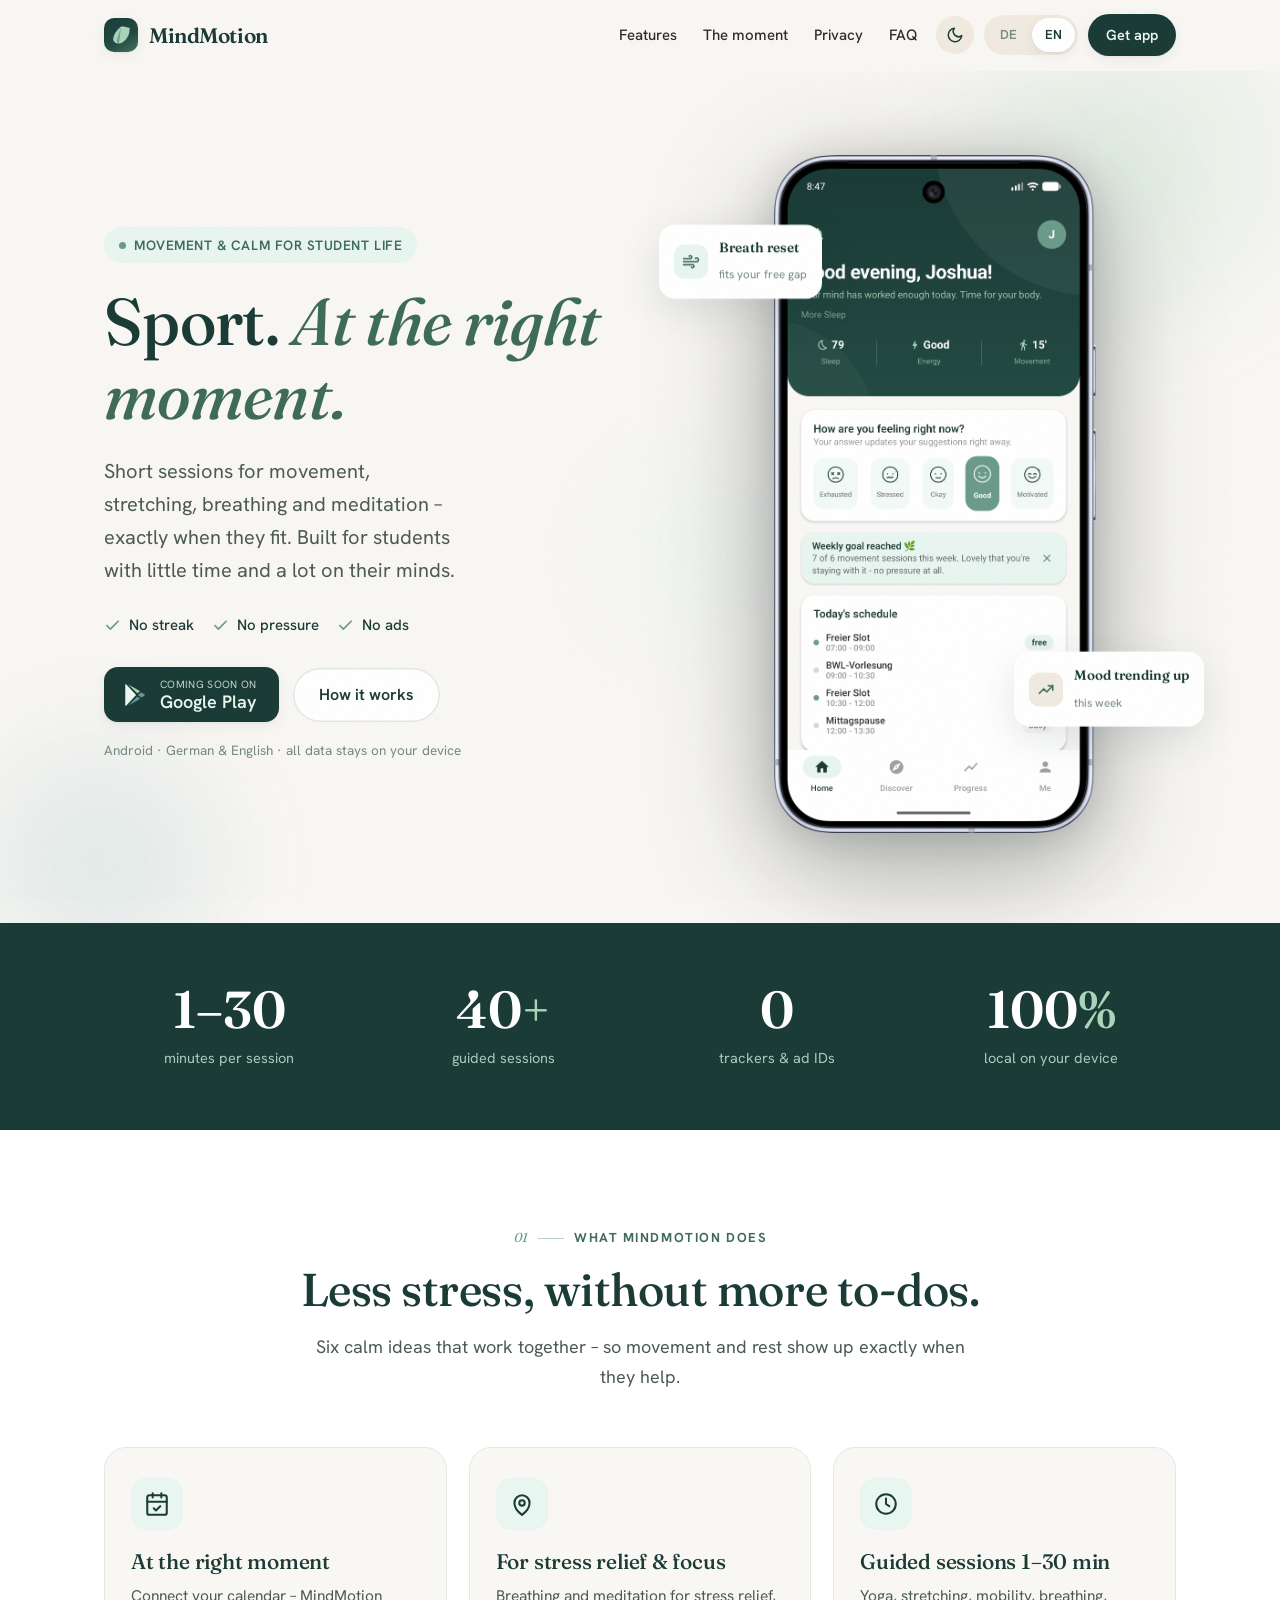
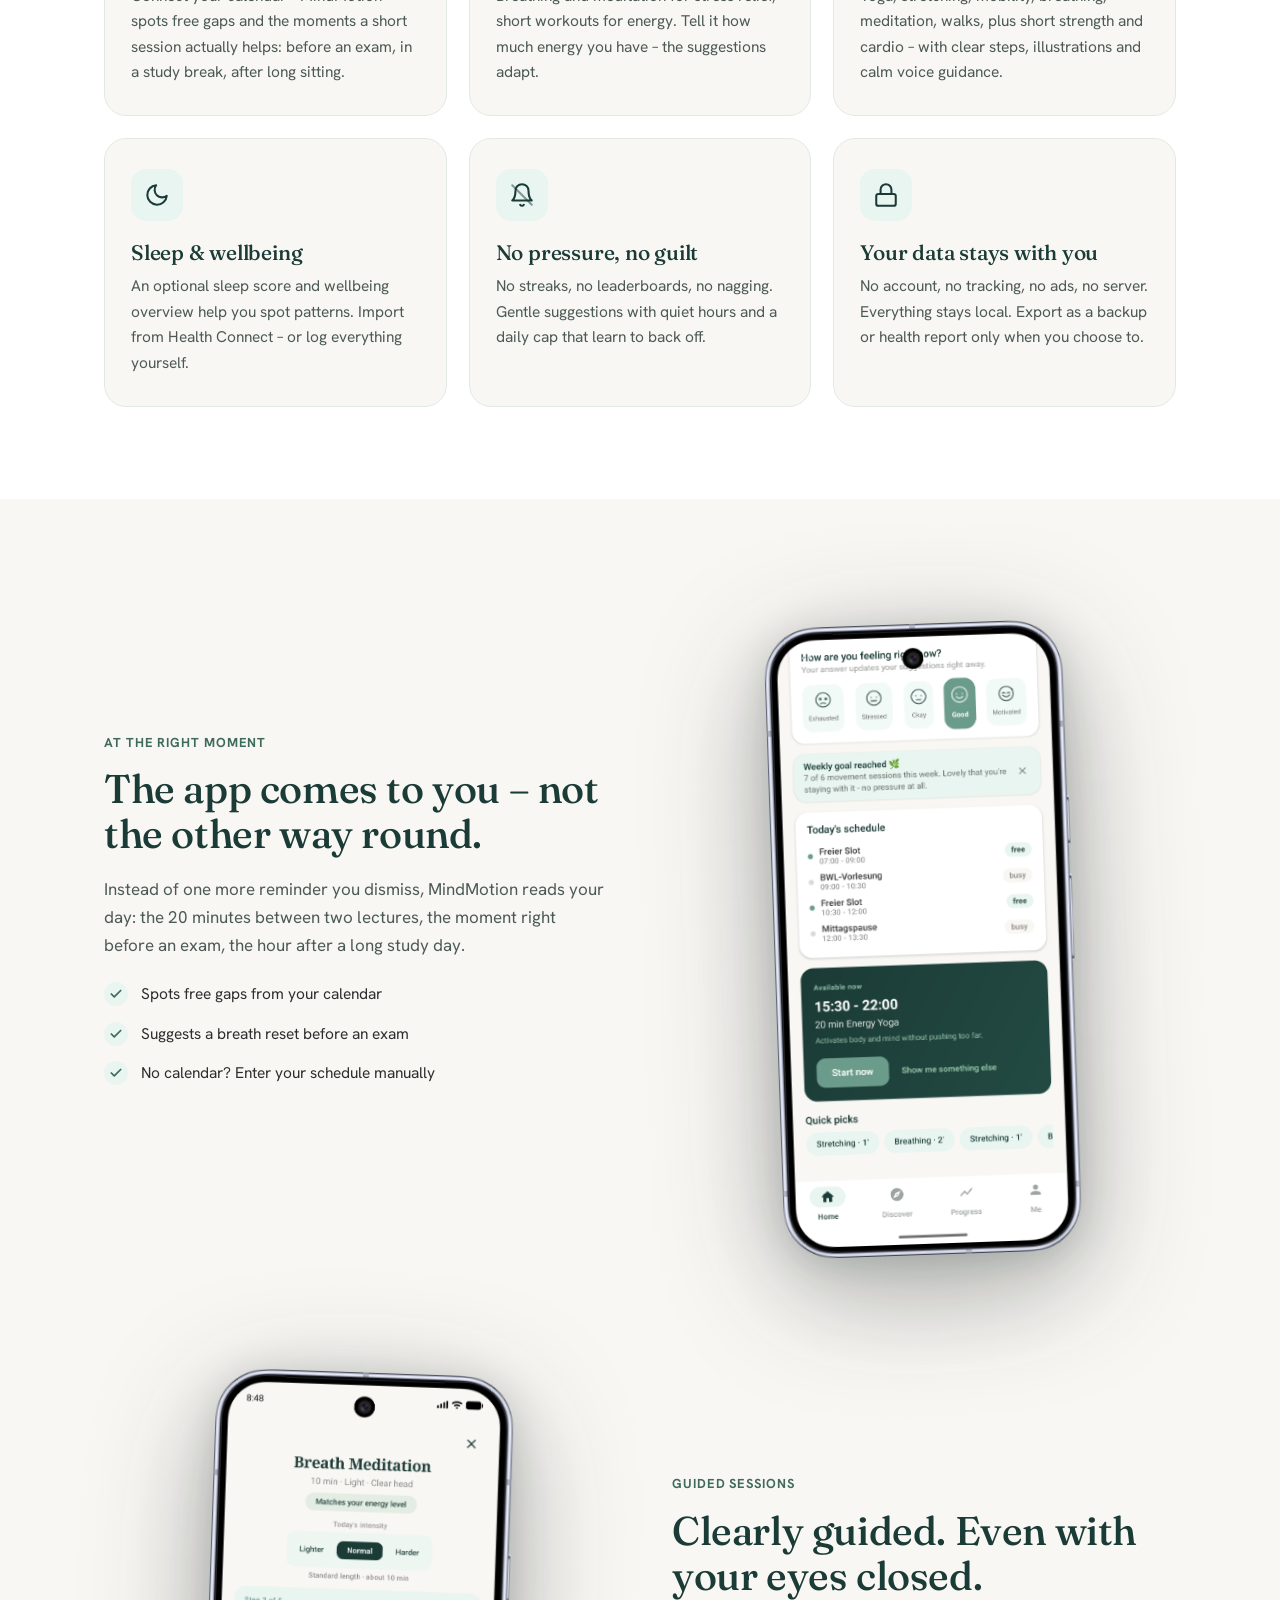
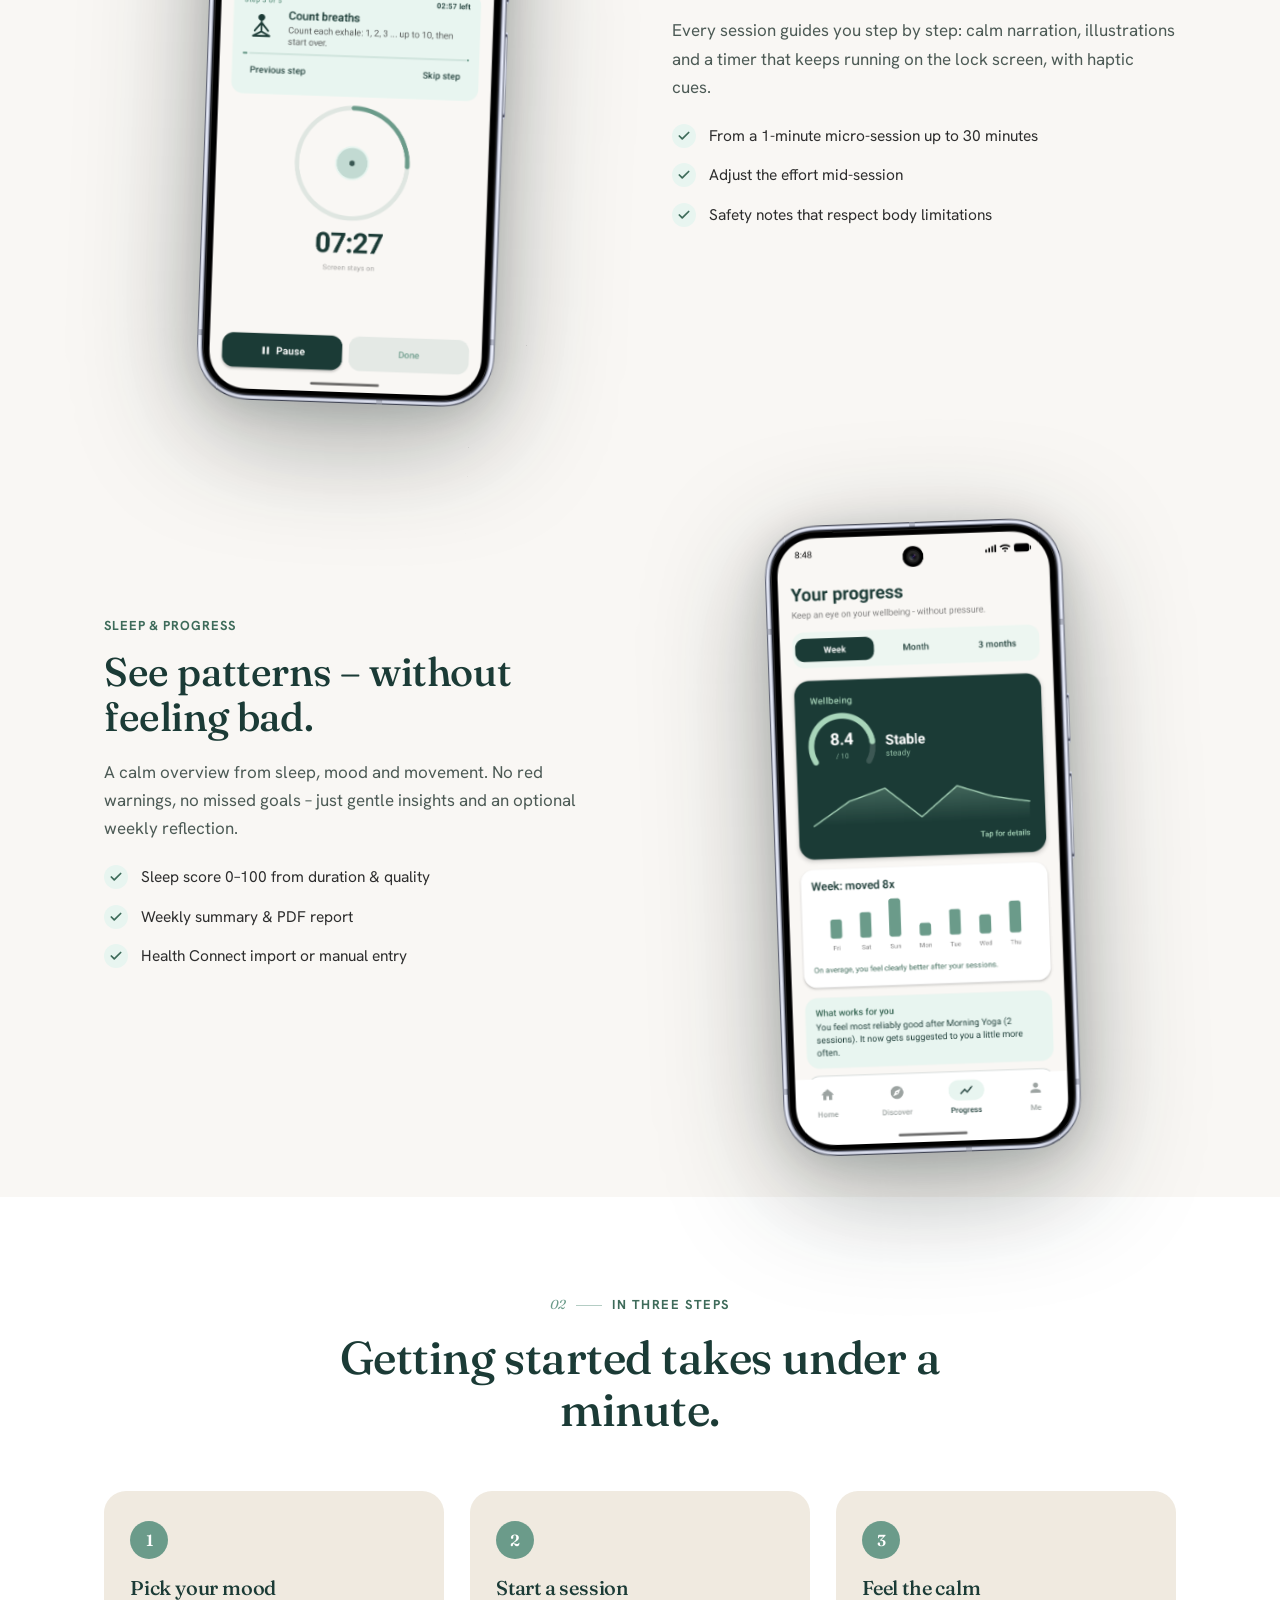
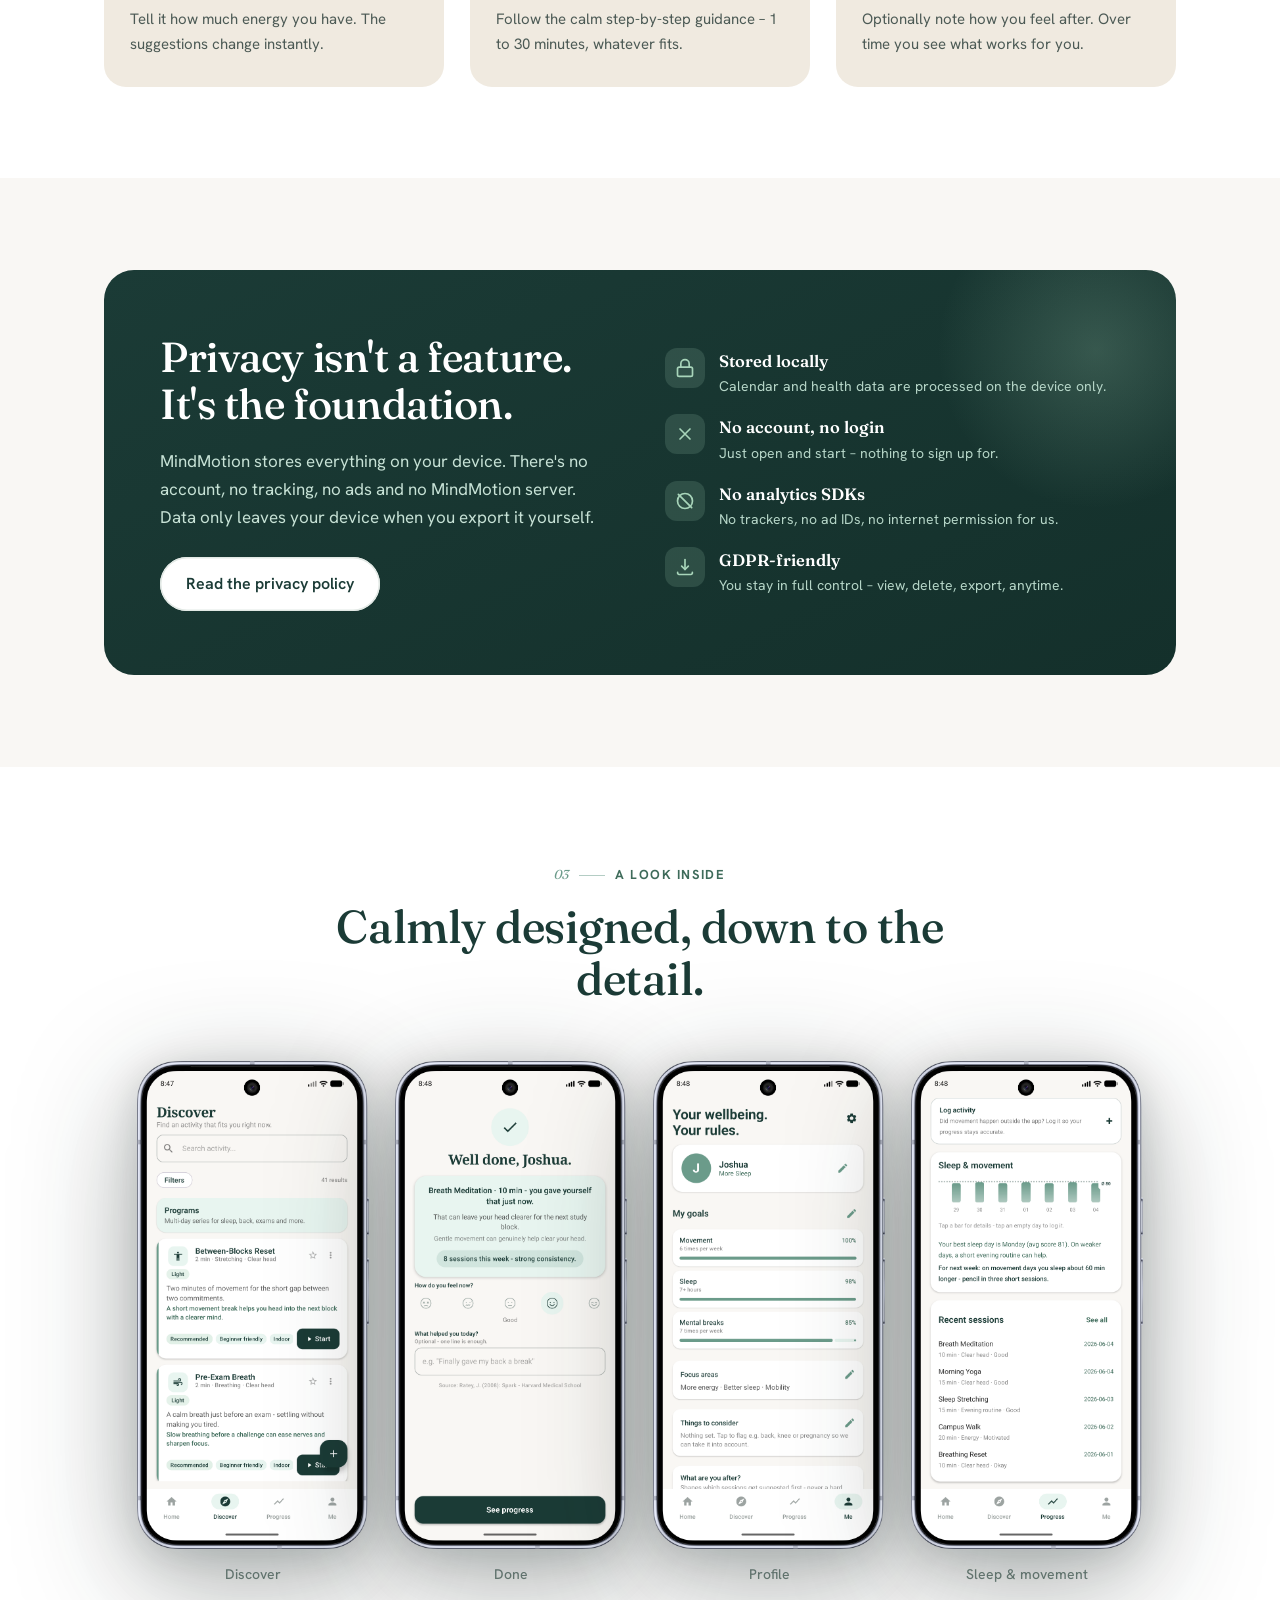
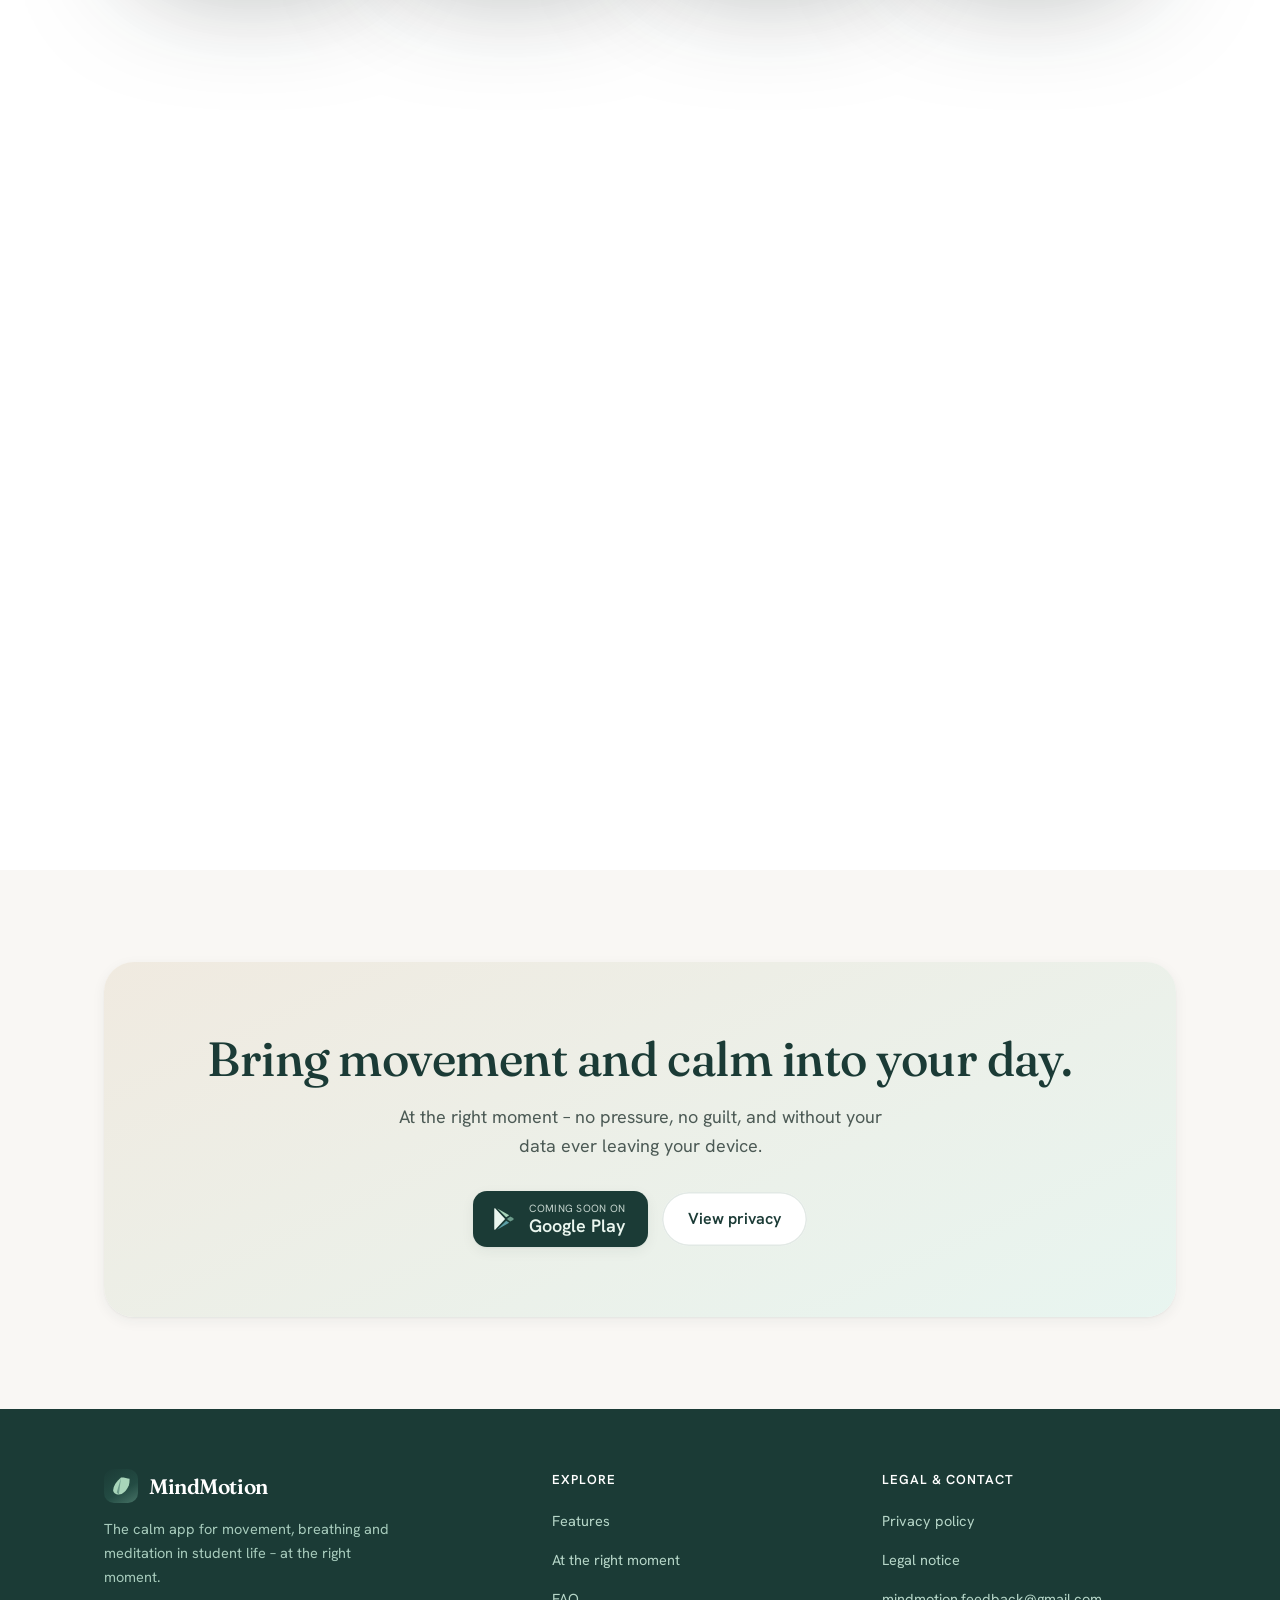
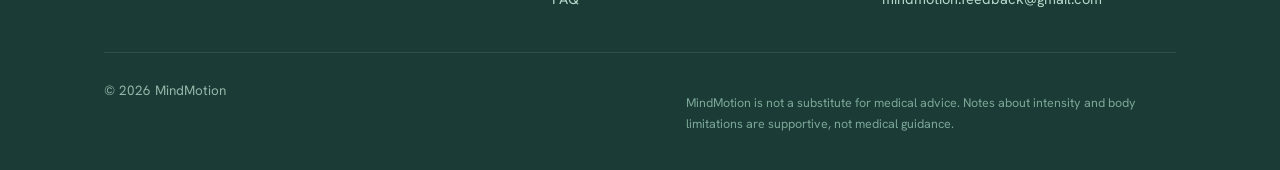
==== commit 4333542d: "updated screenshots + added dark mode" ====
--- a/index.html
+++ b/index.html
@@ -3,6 +3,8 @@
 <head>
 <meta charset="utf-8">
 <meta name="viewport" content="width=device-width, initial-scale=1">
+<!-- Apply saved/system theme before paint to avoid a flash of the wrong mode. -->
+<script>(function(){try{var t=localStorage.getItem('mm-theme');if(t!=='light'&&t!=='dark')t=matchMedia('(prefers-color-scheme: dark)').matches?'dark':'light';document.documentElement.setAttribute('data-theme',t);}catch(e){}})();</script>
 <title>MindMotion – Sport. Im richtigen Moment.</title>
 <meta name="description" content="MindMotion ist die ruhige App für kurze Bewegungs-, Atem- und Meditationseinheiten – genau im richtigen Moment. Kein Streak, kein Druck, keine Werbung. Alle Daten bleiben lokal.">
 <meta name="theme-color" content="#1B3B36">
@@ -55,6 +57,10 @@
         <a href="#privacy"><span data-lang="de">Datenschutz</span><span data-lang="en">Privacy</span></a>
         <a href="#faq">FAQ</a>
       </div>
+      <button type="button" class="theme-toggle" id="theme-toggle" aria-label="Dunkelmodus umschalten / Toggle dark mode" title="Theme">
+        <svg class="ic-moon" viewBox="0 0 24 24" fill="none" stroke="currentColor" stroke-width="2" stroke-linecap="round" stroke-linejoin="round"><path d="M21 12.8A9 9 0 1 1 11.2 3 7 7 0 0 0 21 12.8z"/></svg>
+        <svg class="ic-sun" viewBox="0 0 24 24" fill="none" stroke="currentColor" stroke-width="2" stroke-linecap="round" stroke-linejoin="round"><circle cx="12" cy="12" r="4.2"/><path d="M12 2v2.4M12 19.6V22M2 12h2.4M19.6 12H22M4.6 4.6l1.7 1.7M17.7 17.7l1.7 1.7M19.4 4.6l-1.7 1.7M6.3 17.7l-1.7 1.7"/></svg>
+      </button>
       <div class="lang-toggle" role="group" aria-label="Sprache / Language">
         <button type="button" data-set-lang="de">DE</button>
         <button type="button" data-set-lang="en">EN</button>
@@ -110,67 +116,19 @@
         </p>
       </div>
 
-      <!-- HERO PHONE (filler screenshot) -->
+      <!-- HERO PHONE — real app screenshot (transparent, pre-framed PNG) -->
       <div class="hero-phone reveal-scale d2">
-        <div class="phone">
-          <div class="phone-screen">
-            <!-- PLACEHOLDER: replace this .phone-content with <img src="docs/screenshots/home.png" alt="…"> -->
-            <div class="phone-content mk-screen">
-              <div class="mk-status"><span>9:41</span><span>▮▮▮ ▾</span></div>
-              <div class="mk">
-                <div class="mk-greet" data-lang="de">Guten Morgen</div>
-                <div class="mk-greet" data-lang="en">Good morning</div>
-                <div class="mk-sub" data-lang="de">Ein ruhiger Start zählt mehr als ein perfekter Plan.</div>
-                <div class="mk-sub" data-lang="en">A calm start matters more than a perfect plan.</div>
-
-                <div class="mk-hero-card">
-                  <div class="tag" data-lang="de">IM RICHTIGEN MOMENT</div>
-                  <div class="tag" data-lang="en">AT THE RIGHT MOMENT</div>
-                  <h4 data-lang="de">Atem vor der Klausur</h4>
-                  <h4 data-lang="en">Breathe before the exam</h4>
-                  <p data-lang="de">3 Min · ruhiger Reset für den Kopf</p>
-                  <p data-lang="en">3 min · a calm reset for your mind</p>
-                  <span class="go" data-lang="de">Jetzt starten ›</span>
-                  <span class="go" data-lang="en">Start now ›</span>
-                </div>
-
-                <div class="mk-chips">
-                  <span class="mk-chip on" data-lang="de">Gestresst</span><span class="mk-chip on" data-lang="en">Stressed</span>
-                  <span class="mk-chip" data-lang="de">Okay</span><span class="mk-chip" data-lang="en">Okay</span>
-                  <span class="mk-chip" data-lang="de">Energiegeladen</span><span class="mk-chip" data-lang="en">Energised</span>
-                </div>
-
-                <div class="mk-card">
-                  <div class="mk-row">
-                    <div class="mk-thumb icbg-mint">🧘</div>
-                    <div style="flex:1">
-                      <div class="mk-skel w70"></div>
-                      <div class="mk-skel w50" style="margin-top:7px"></div>
-                    </div>
-                    <span class="mk-pill-time">5′</span>
-                  </div>
-                </div>
-                <div class="mk-card">
-                  <div class="mk-row">
-                    <div class="mk-thumb icbg-cream">🚶</div>
-                    <div style="flex:1">
-                      <div class="mk-skel w85"></div>
-                      <div class="mk-skel w50" style="margin-top:7px"></div>
-                    </div>
-                    <span class="mk-pill-time">12′</span>
-                  </div>
-                </div>
-              </div>
-            </div>
-          </div>
+        <div class="shot hero-shot">
+          <img data-lang="de" src="docs/screenshots/home_DE.png" alt="MindMotion Home-Bildschirm: persönliche Begrüßung, Energie-Auswahl und der heutige Zeitplan." width="1410" height="2968" loading="eager">
+          <img data-lang="en" src="docs/screenshots/home_EN.png" alt="MindMotion home screen: personal greeting, energy picker and today's schedule." width="1410" height="2968" loading="eager">
         </div>
         <div class="floaty one" data-parallax="0.12">
-          <span class="ic icbg-mint">🫁</span>
+          <span class="ic icbg-mint"><svg viewBox="0 0 24 24" fill="none" stroke="currentColor" stroke-width="2" stroke-linecap="round" stroke-linejoin="round"><path d="M9.6 4.6A2 2 0 1 1 11 8H2M12.6 19.4A2 2 0 1 0 14 16H2M17.7 7.7A2.5 2.5 0 1 1 19.5 12H2"/></svg></span>
           <span><b data-lang="de">Atem-Reset</b><b data-lang="en">Breath reset</b><small data-lang="de">passt in deine Lücke</small><small data-lang="en">fits your free gap</small></span>
         </div>
         <div class="floaty two" data-parallax="0.17">
-          <span class="ic icbg-cream">😌</span>
-          <span><b data-lang="de">Stimmung +18%</b><b data-lang="en">Mood +18%</b><small data-lang="de">diese Woche</small><small data-lang="en">this week</small></span>
+          <span class="ic icbg-cream"><svg viewBox="0 0 24 24" fill="none" stroke="currentColor" stroke-width="2" stroke-linecap="round" stroke-linejoin="round"><polyline points="3 17 9 11 13 15 21 7"/><polyline points="15 7 21 7 21 13"/></svg></span>
+          <span><b data-lang="de">Stimmung steigt</b><b data-lang="en">Mood trending up</b><small data-lang="de">diese Woche</small><small data-lang="en">this week</small></span>
         </div>
       </div>
     </div>
@@ -264,29 +222,10 @@
           </ul>
         </div>
         <div class="sc-visual reveal-right d1">
-          <!-- PLACEHOLDER: replace .phone-content with <img src="docs/screenshots/home2.png" alt="…"> -->
-          <div class="phone" data-parallax="0.05"><div class="phone-screen"><div class="phone-content mk-screen">
-            <div class="mk-status"><span>14:05</span><span>▮▮▮ ▾</span></div>
-            <div class="mk">
-              <div class="mk-greet" data-lang="de">Dein Nachmittag</div>
-              <div class="mk-greet" data-lang="en">Your afternoon</div>
-              <div class="mk-hero-card">
-                <div class="tag" data-lang="de">FREIE LÜCKE · 22 MIN</div>
-                <div class="tag" data-lang="en">FREE GAP · 22 MIN</div>
-                <h4 data-lang="de">Sitz-Ausgleich</h4>
-                <h4 data-lang="en">Sitting counterbalance</h4>
-                <p data-lang="de">Nach 2 Std Vorlesung – Rücken &amp; Hüfte lösen.</p>
-                <p data-lang="en">After 2 h of lectures – release back &amp; hips.</p>
-                <span class="go" data-lang="de">Starten ›</span><span class="go" data-lang="en">Start ›</span>
-              </div>
-              <div class="mk-card" style="margin-top:14px">
-                <div class="mk-row"><div class="mk-thumb icbg-teal">📅</div><div style="flex:1"><div class="mk-skel w70"></div><div class="mk-skel w50" style="margin-top:7px"></div></div></div>
-              </div>
-              <div class="mk-card">
-                <div class="mk-row"><div class="mk-thumb icbg-mint">🧠</div><div style="flex:1"><div class="mk-skel w85"></div><div class="mk-skel w50" style="margin-top:7px"></div></div><span class="mk-pill-time">3′</span></div>
-              </div>
-            </div>
-          </div></div></div>
+          <div class="shot" data-parallax="0.05">
+            <img data-lang="de" src="docs/screenshots/home2_DE.png" alt="MindMotion erkennt eine freie Lücke und schlägt eine passende Einheit für den Nachmittag vor." width="1410" height="2968" loading="lazy">
+            <img data-lang="en" src="docs/screenshots/home2_EN.png" alt="MindMotion spots a free gap and suggests a fitting session for the afternoon." width="1410" height="2968" loading="lazy">
+          </div>
         </div>
       </div>
 
@@ -302,25 +241,10 @@
           </ul>
         </div>
         <div class="sc-visual reveal-left d1">
-          <!-- PLACEHOLDER: replace .phone-content with <img src="docs/screenshots/session.png" alt="…"> -->
-          <div class="phone" data-parallax="0.05"><div class="phone-screen"><div class="phone-content mk-screen" style="background:linear-gradient(170deg,#1B3B36,#234B43);">
-            <div class="mk-status" style="color:#DCEFE6"><span>08:12</span><span>▮▮▮ ▾</span></div>
-            <div class="mk" style="display:flex;flex-direction:column;align-items:center;text-align:center;color:#EAF6EF">
-              <div style="font-size:11px;letter-spacing:.08em;color:var(--light-green);margin-top:6px" data-lang="de">SCHRITT 2 VON 4</div>
-              <div style="font-size:11px;letter-spacing:.08em;color:var(--light-green);margin-top:6px" data-lang="en">STEP 2 OF 4</div>
-              <div style="font-family:'Fraunces',serif;font-size:20px;margin-top:6px" data-lang="de">Box-Atmung</div>
-              <div style="font-family:'Fraunces',serif;font-size:20px;margin-top:6px" data-lang="en">Box breathing</div>
-              <div class="mk-ring" style="background:conic-gradient(var(--light-green) 0% 55%, rgba(255,255,255,.14) 55% 100%)">
-                <div class="inner" style="background:#16332E"><b style="color:#EAF6EF">1:12</b><small style="color:var(--light-green)" data-lang="de">verbleibend</small><small style="color:var(--light-green)" data-lang="en">remaining</small></div>
-              </div>
-              <p style="font-size:12.5px;color:#C7E2D6;margin-top:10px;max-width:24ch" data-lang="de">Einatmen 4 · halten 4 · ausatmen 4 · halten 4.</p>
-              <p style="font-size:12.5px;color:#C7E2D6;margin-top:10px;max-width:24ch" data-lang="en">Inhale 4 · hold 4 · exhale 4 · hold 4.</p>
-              <div style="display:flex;gap:10px;margin-top:16px">
-                <span style="width:46px;height:46px;border-radius:50%;background:rgba(255,255,255,.12);display:grid;place-items:center">⏸</span>
-                <span style="width:46px;height:46px;border-radius:50%;background:var(--light-green);color:var(--teal);display:grid;place-items:center">⏭</span>
-              </div>
-            </div>
-          </div></div></div>
+          <div class="shot" data-parallax="0.05">
+            <img data-lang="de" src="docs/screenshots/session_DE.png" alt="Geführte Einheit in MindMotion: aktueller Schritt, Fortschrittsring und Timer." width="1410" height="2968" loading="lazy">
+            <img data-lang="en" src="docs/screenshots/session_EN.png" alt="A guided MindMotion session: current step, progress ring and timer." width="1410" height="2968" loading="lazy">
+          </div>
         </div>
       </div>
 
@@ -336,21 +260,10 @@
           </ul>
         </div>
         <div class="sc-visual reveal-right d1">
-          <!-- PLACEHOLDER: replace .phone-content with <img src="docs/screenshots/progress.png" alt="…"> -->
-          <div class="phone" data-parallax="0.05"><div class="phone-screen"><div class="phone-content mk-screen">
-            <div class="mk-status"><span>22:40</span><span>▮▮▮ ▾</span></div>
-            <div class="mk">
-              <div class="mk-greet" data-lang="de">Dein Wohlbefinden</div>
-              <div class="mk-greet" data-lang="en">Your wellbeing</div>
-              <div class="mk-card" style="text-align:center">
-                <div class="mk-ring"><div class="inner"><b>78</b><small data-lang="de">Schlafscore</small><small data-lang="en">Sleep score</small></div></div>
-              </div>
-              <div class="mk-card">
-                <div class="mk-skel w50"></div>
-                <div class="mk-bars"><i style="height:55%"></i><i style="height:72%"></i><i style="height:48%"></i><i style="height:86%"></i><i style="height:64%"></i><i style="height:92%"></i><i style="height:70%"></i></div>
-              </div>
-            </div>
-          </div></div></div>
+          <div class="shot" data-parallax="0.05">
+            <img data-lang="de" src="docs/screenshots/progress_DE.png" alt="Fortschritts-Übersicht in MindMotion: Wohlbefinden-Wert, Wochenverlauf und Einsichten." width="1410" height="2968" loading="lazy">
+            <img data-lang="en" src="docs/screenshots/progress_EN.png" alt="MindMotion progress overview: wellbeing score, weekly trend and insights." width="1410" height="2968" loading="lazy">
+          </div>
         </div>
       </div>
     </div>
@@ -412,47 +325,36 @@
         <h2 class="reveal d1"><span data-lang="de">Ruhig gestaltet, bis ins Detail.</span><span data-lang="en">Calmly designed, down to the detail.</span></h2>
       </div>
       <div class="gallery-track stagger reveal">
-        <!-- Each block is a filler screenshot. Replace .phone-content with <img src="docs/screenshots/…"> -->
         <div>
-          <div class="phone"><div class="phone-screen"><div class="phone-content mk-screen">
-            <div class="mk-status"><span>9:41</span><span>▮▮▮ ▾</span></div>
-            <div class="mk">
-              <div class="mk-greet" data-lang="de">Entdecken</div><div class="mk-greet" data-lang="en">Discover</div>
-              <div class="mk-chips"><span class="mk-chip on" data-lang="de">Atem</span><span class="mk-chip on" data-lang="en">Breath</span><span class="mk-chip">Yoga</span><span class="mk-chip">Cardio</span></div>
-              <div class="mk-card"><div class="mk-row"><div class="mk-thumb icbg-mint">🫁</div><div style="flex:1"><div class="mk-skel w70"></div><div class="mk-skel w50" style="margin-top:7px"></div></div><span class="mk-pill-time">2′</span></div></div>
-              <div class="mk-card"><div class="mk-row"><div class="mk-thumb icbg-cream">🧘</div><div style="flex:1"><div class="mk-skel w85"></div><div class="mk-skel w50" style="margin-top:7px"></div></div><span class="mk-pill-time">10′</span></div></div>
-              <div class="mk-card"><div class="mk-row"><div class="mk-thumb icbg-teal">🏃</div><div style="flex:1"><div class="mk-skel w70"></div><div class="mk-skel w50" style="margin-top:7px"></div></div><span class="mk-pill-time">7′</span></div></div>
-              <div class="mk-card"><div class="mk-row"><div class="mk-thumb icbg-mint">🚶</div><div style="flex:1"><div class="mk-skel w85"></div><div class="mk-skel w50" style="margin-top:7px"></div></div><span class="mk-pill-time">15′</span></div></div>
-            </div>
-          </div></div></div>
+          <div class="shot">
+            <img data-lang="de" src="docs/screenshots/discover_DE.png" alt="Entdecken-Bildschirm mit durchsuchbarem Aktivitätenkatalog und Filtern." width="1410" height="2968" loading="lazy">
+            <img data-lang="en" src="docs/screenshots/discover_EN.png" alt="Discover screen with a searchable activity catalogue and filters." width="1410" height="2968" loading="lazy">
+          </div>
           <div class="gcap"><span data-lang="de">Entdecken</span><span data-lang="en">Discover</span></div>
         </div>
 
         <div>
-          <div class="phone"><div class="phone-screen"><div class="phone-content mk-screen">
-            <div class="mk-status"><span>7:30</span><span>▮▮▮ ▾</span></div>
-            <div class="mk">
-              <div class="mk-greet" data-lang="de">Schlaf-Check-in</div><div class="mk-greet" data-lang="en">Sleep check-in</div>
-              <div class="mk-sub" data-lang="de">Wie hast du geschlafen?</div><div class="mk-sub" data-lang="en">How did you sleep?</div>
-              <div class="mk-card" style="text-align:center"><div class="mk-ring"><div class="inner"><b>82</b><small data-lang="de">heute</small><small data-lang="en">today</small></div></div></div>
-              <div class="mk-chips" style="justify-content:center"><span class="mk-chip">😴</span><span class="mk-chip on">🙂</span><span class="mk-chip">😄</span></div>
-              <div class="mk-card"><div class="mk-skel w70"></div><div class="mk-skel w85" style="margin-top:8px"></div></div>
-            </div>
-          </div></div></div>
-          <div class="gcap"><span data-lang="de">Schlaf</span><span data-lang="en">Sleep</span></div>
+          <div class="shot">
+            <img data-lang="de" src="docs/screenshots/result_DE.png" alt="Abschluss-Bildschirm einer Einheit mit ruhiger Bestätigung und optionalem Stimmungs-Check." width="1410" height="2968" loading="lazy">
+            <img data-lang="en" src="docs/screenshots/result_EN.png" alt="Session completion screen with a calm acknowledgement and an optional mood check." width="1410" height="2968" loading="lazy">
+          </div>
+          <div class="gcap"><span data-lang="de">Geschafft</span><span data-lang="en">Done</span></div>
         </div>
 
         <div>
-          <div class="phone"><div class="phone-screen"><div class="phone-content mk-screen">
-            <div class="mk-status"><span>18:20</span><span>▮▮▮ ▾</span></div>
-            <div class="mk">
-              <div class="mk-greet" data-lang="de">Ich</div><div class="mk-greet" data-lang="en">Me</div>
-              <div class="mk-card"><div class="mk-row"><div class="mk-thumb icbg-teal">🌱</div><div style="flex:1"><div class="mk-skel w50"></div><div class="mk-skel w70" style="margin-top:7px"></div></div></div></div>
-              <div class="mk-card"><div class="mk-skel w85"></div><div class="mk-bars"><i style="height:40%"></i><i style="height:60%"></i><i style="height:35%"></i><i style="height:80%"></i><i style="height:55%"></i></div></div>
-              <div class="mk-chips"><span class="mk-chip on" data-lang="de">Fokus</span><span class="mk-chip on" data-lang="en">Focus</span><span class="mk-chip" data-lang="de">Rücken</span><span class="mk-chip" data-lang="en">Back</span><span class="mk-chip" data-lang="de">Schlaf</span><span class="mk-chip" data-lang="en">Sleep</span></div>
-            </div>
-          </div></div></div>
+          <div class="shot">
+            <img data-lang="de" src="docs/screenshots/profile_DE.png" alt="Profil-Bildschirm mit Zielen, Fokusbereichen und Hinweisen zu körperlichen Einschränkungen." width="1410" height="2968" loading="lazy">
+            <img data-lang="en" src="docs/screenshots/profile_EN.png" alt="Profile screen with goals, focus areas and body-limitation notes." width="1410" height="2968" loading="lazy">
+          </div>
           <div class="gcap"><span data-lang="de">Profil</span><span data-lang="en">Profile</span></div>
+        </div>
+
+        <div>
+          <div class="shot">
+            <img data-lang="de" src="docs/screenshots/progress2_DE.png" alt="Schlaf- und Bewegungsverlauf mit Wochenchart und den letzten Einheiten." width="1410" height="2968" loading="lazy">
+            <img data-lang="en" src="docs/screenshots/progress2_EN.png" alt="Sleep and movement history with a weekly chart and recent sessions." width="1410" height="2968" loading="lazy">
+          </div>
+          <div class="gcap"><span data-lang="de">Schlaf &amp; Bewegung</span><span data-lang="en">Sleep &amp; movement</span></div>
         </div>
       </div>
     </div>
--- a/styles.css
+++ b/styles.css
@@ -19,6 +19,12 @@
   --white:       #FFFFFF;
   --line:        #E2E9E5;
 
+  /* Semantic tokens (overridden in dark mode below). Components reference
+     these for anything that must invert; raw palette vals above stay light. */
+  --heading:     var(--teal);   /* headings + strong text/icons */
+  --ink-soft:    #4C5A55;       /* secondary body text */
+  --header-bg:   rgba(249,247,244,.72);
+
   --maxw: 1120px;
   --radius: 22px;
   --radius-lg: 30px;
@@ -28,6 +34,33 @@
   --ease: cubic-bezier(.22,.61,.36,1);
   --ease-spring: cubic-bezier(.34,1.56,.64,1);
   color-scheme: light;
+}
+
+/* ───────────────────────── Dark mode ─────────────────────────
+   Overrides the surface/text palette vals so every component that reads
+   them flips automatically. The brand teal stays dark in both modes (it's
+   a fill for bands/buttons); anything that used teal as *text* reads
+   var(--heading), which we invert here. */
+html[data-theme="dark"] {
+  --teal-mid:    #1E433C;
+  --soft-mint:   #16352F;  /* mint surfaces → deep teal-green */
+  --off-white:   #0F1C19;  /* page background */
+  --cream:       #1B2D29;  /* warm cards */
+  --light-green: #A8D5BA;
+  --charcoal:    #DCE7E2;  /* body text */
+  --muted:       #8AA39B;
+  --white:       #16302B;  /* raised surface (cards/sections) */
+  --line:        #2A3D38;
+  --sage-text:   #8FC7AF;  /* accent text, readable on dark */
+
+  --heading:     #EAF6EF;
+  --ink-soft:    #A9BBB4;
+  --header-bg:   rgba(15,28,25,.74);
+  color-scheme: dark;
+}
+/* Smooth the flip, but never animate layout-affecting props. */
+body, header, .feat, .step, .btn, .lang-toggle, .theme-toggle, .qa, .final-card, .privacy-band, .tldr, .policy code {
+  transition: background-color .35s var(--ease), border-color .35s var(--ease), color .35s var(--ease);
 }
 
 * { box-sizing: border-box; }
@@ -50,7 +83,7 @@
 .grain { position: fixed; inset: 0; z-index: 250; pointer-events: none; opacity: .035; mix-blend-mode: multiply;
   background-image: url("data:image/svg+xml,%3Csvg xmlns='http://www.w3.org/2000/svg' width='160' height='160'%3E%3Cfilter id='n'%3E%3CfeTurbulence type='fractalNoise' baseFrequency='0.8' numOctaves='3' stitchTiles='stitch'/%3E%3C/filter%3E%3Crect width='100%25' height='100%25' filter='url(%23n)'/%3E%3C/svg%3E"); }
 
-h1, h2, h3 { font-family: 'Fraunces', Georgia, 'Times New Roman', serif; color: var(--teal); font-weight: 500; line-height: 1.12; letter-spacing: -.01em; margin: 0; }
+h1, h2, h3 { font-family: 'Fraunces', Georgia, 'Times New Roman', serif; color: var(--heading); font-weight: 500; line-height: 1.12; letter-spacing: -.01em; margin: 0; }
 p { margin: 0; }
 a { color: var(--sage-text); text-decoration: none; }
 a:hover { text-decoration: underline; }
@@ -74,7 +107,7 @@
 /* ───────────────────────── Header ───────────────────────── */
 header {
   position: sticky; top: 0; z-index: 100;
-  background: rgba(249,247,244,.72);
+  background: var(--header-bg);
   backdrop-filter: saturate(180%) blur(14px);
   -webkit-backdrop-filter: saturate(180%) blur(14px);
   border-bottom: 1px solid transparent;
@@ -82,7 +115,7 @@
 }
 header.scrolled { border-bottom-color: var(--line); box-shadow: 0 4px 24px rgba(27,59,54,.05); }
 .nav { display: flex; align-items: center; justify-content: space-between; height: 70px; gap: 18px; }
-.brand { display: flex; align-items: center; gap: 11px; font-family: 'Fraunces', serif; font-size: 21px; color: var(--teal); font-weight: 600; letter-spacing: -.02em; }
+.brand { display: flex; align-items: center; gap: 11px; font-family: 'Fraunces', serif; font-size: 21px; color: var(--heading); font-weight: 600; letter-spacing: -.02em; }
 .brand:hover { text-decoration: none; }
 .brand .logo {
   width: 34px; height: 34px; border-radius: 10px; flex: none;
@@ -94,7 +127,7 @@
 .nav-links { display: flex; gap: 26px; margin-right: 8px; }
 .nav-links a { color: var(--charcoal); font-size: 15px; font-weight: 500; position: relative; }
 .nav-links a::after { content: ""; position: absolute; left: 0; bottom: -4px; height: 2px; width: 0; background: var(--sage); border-radius: 2px; transition: width .3s var(--ease); }
-.nav-links a:hover { color: var(--teal); text-decoration: none; }
+.nav-links a:hover { color: var(--heading); text-decoration: none; }
 .nav-links a:hover::after { width: 100%; }
 
 .lang-toggle { display: inline-flex; background: var(--cream); border-radius: 999px; padding: 3px; gap: 2px; }
@@ -102,7 +135,21 @@
   border: 0; background: transparent; cursor: pointer; font: inherit; font-size: 13px; font-weight: 600;
   color: var(--muted); padding: 6px 13px; border-radius: 999px; transition: all .25s var(--ease);
 }
-.lang-toggle button.active { background: var(--white); color: var(--teal); box-shadow: var(--shadow-sm); }
+.lang-toggle button.active { background: var(--white); color: var(--heading); box-shadow: var(--shadow-sm); }
+
+/* Theme (light/dark) toggle */
+.theme-toggle {
+  width: 38px; height: 38px; flex: none; display: grid; place-items: center;
+  border: 0; cursor: pointer; border-radius: 999px; background: var(--cream); color: var(--heading);
+  transition: background .25s var(--ease), color .25s var(--ease), transform .2s var(--ease);
+}
+.theme-toggle:hover { transform: translateY(-1px); background: var(--soft-mint); }
+.theme-toggle svg { width: 18px; height: 18px; }
+.theme-toggle .ic-sun { display: none; }
+html[data-theme="dark"] .theme-toggle .ic-moon { display: none; }
+html[data-theme="dark"] .theme-toggle .ic-sun { display: block; }
+/* Grain reads as "multiply" on light surfaces; soften it on dark so it doesn't crush. */
+html[data-theme="dark"] .grain { mix-blend-mode: soft-light; opacity: .06; }
 
 .btn {
   display: inline-flex; align-items: center; justify-content: center; gap: 9px;
@@ -113,7 +160,7 @@
 .btn:hover { text-decoration: none; }
 .btn-primary { background: var(--teal); color: #EAF6EF; box-shadow: var(--shadow-sm); }
 .btn-primary:hover { background: var(--teal-mid); transform: translateY(-2px); box-shadow: var(--shadow-md); }
-.btn-ghost { background: var(--white); color: var(--teal); box-shadow: inset 0 0 0 1.5px var(--line); }
+.btn-ghost { background: var(--white); color: var(--heading); box-shadow: inset 0 0 0 1.5px var(--line); }
 .btn-ghost:hover { box-shadow: inset 0 0 0 1.5px var(--sage); transform: translateY(-2px); }
 .btn-sm { padding: 9px 18px; font-size: 14.5px; }
 
@@ -137,9 +184,9 @@
 @keyframes pulse { 0%,100% { box-shadow: 0 0 0 0 rgba(107,155,138,.5); } 50% { box-shadow: 0 0 0 6px rgba(107,155,138,0); } }
 .hero h1 { font-size: clamp(40px, 6vw, 66px); margin-bottom: 22px; }
 .hero h1 .accent { color: var(--sage-text); font-style: italic; }
-.hero .lede { font-size: clamp(17px, 2.1vw, 20px); color: #44514D; max-width: 33ch; margin-bottom: 18px; }
+.hero .lede { font-size: clamp(17px, 2.1vw, 20px); color: var(--ink-soft); max-width: 33ch; margin-bottom: 18px; }
 .promise { display: flex; flex-wrap: wrap; gap: 10px 18px; margin: 26px 0 30px; }
-.promise span { display: inline-flex; align-items: center; gap: 8px; font-size: 15px; font-weight: 500; color: var(--teal); }
+.promise span { display: inline-flex; align-items: center; gap: 8px; font-size: 15px; font-weight: 500; color: var(--heading); }
 .promise svg { width: 17px; height: 17px; color: var(--sage); flex: none; }
 .cta-row { display: flex; flex-wrap: wrap; gap: 14px; align-items: center; }
 .store-badge {
@@ -154,63 +201,33 @@
 .store-badge.soon { cursor: default; }
 .hero-note { font-size: 13.5px; color: var(--muted); margin-top: 16px; }
 
-/* ───────────────────────── Phone mockups ─────────────────────────
-   Styled "filler screenshots". To use a real screenshot, replace the
-   .phone-content block with <img src="docs/screenshots/home.png" alt="…">.
-   The .phone frame and sizing stay identical. */
-.phone {
-  position: relative; width: 300px; aspect-ratio: 300 / 620; margin: 0 auto;
-  background: #0E1A17; border-radius: 44px; padding: 11px;
-  box-shadow: var(--shadow-lg); border: 1px solid rgba(255,255,255,.06);
-}
-.phone::after { content: ""; position: absolute; top: 16px; left: 50%; transform: translateX(-50%);
-  width: 116px; height: 26px; background: #0E1A17; border-radius: 0 0 16px 16px; z-index: 3; }
-.phone-screen { position: relative; width: 100%; height: 100%; border-radius: 34px; overflow: hidden; background: var(--off-white); display: flex; flex-direction: column; }
-.phone-screen img { width: 100%; height: 100%; object-fit: cover; }
-.phone-content { width: 100%; height: 100%; display: flex; flex-direction: column; }
+/* ───────────────────────── App screenshots ─────────────────────────
+   Real screenshots are transparent PNGs that already include the device
+   frame, so they need no CSS bezel — just a drop-shadow that follows the
+   rounded silhouette. The DE/EN pair is toggled by the [data-lang] rule. */
+.shot { position: relative; width: 300px; max-width: 78vw; margin: 0 auto; }
+.shot img {
+  width: 100%; height: auto; display: block;
+  filter: drop-shadow(0 30px 60px rgba(11,26,23,.32)) drop-shadow(0 8px 18px rgba(11,26,23,.16));
+}
 
 .hero-phone { position: relative; }
-.hero-phone .phone { transform: rotate(2deg); transition: transform .4s var(--ease); }
+.hero-shot { width: 322px; transition: transform .4s var(--ease); }
 .floaty {
   position: absolute; background: var(--white); border-radius: 16px; box-shadow: var(--shadow-md);
   padding: 12px 15px; display: flex; align-items: center; gap: 11px; z-index: 5; will-change: transform;
 }
 .floaty .ic { width: 34px; height: 34px; border-radius: 10px; display: grid; place-items: center; flex: none; }
+.floaty .ic svg { width: 18px; height: 18px; }
 .floaty b { display: block; font-size: 13.5px; color: var(--teal); font-family: 'Fraunces', serif; font-weight: 600; }
 .floaty small { font-size: 11.5px; color: var(--muted); }
 .floaty.one { top: 40px; left: -34px; animation: bob 6s ease-in-out infinite; }
 .floaty.two { bottom: 56px; right: -28px; animation: bob 7s ease-in-out infinite .8s; }
 @keyframes bob { 0%,100% { transform: translateY(0); } 50% { transform: translateY(-10px); } }
 
-/* ── App-mockup UI primitives ── */
-.mk { padding: 40px 16px 14px; flex: 1; overflow: hidden; }
-.mk-status { position: absolute; top: 0; left: 0; right: 0; height: 38px; display: flex; align-items: flex-end; justify-content: space-between; padding: 0 20px 5px; font-size: 11px; font-weight: 600; color: var(--teal); z-index: 2; }
-.mk-screen { position: relative; }
-.mk-greet { font-family: 'Fraunces', serif; font-size: 16px; color: var(--teal); font-weight: 600; }
-.mk-sub { font-size: 11.5px; color: var(--muted); margin-top: 2px; }
-.mk-card { background: var(--white); border-radius: 16px; padding: 13px; box-shadow: var(--shadow-sm); margin-top: 13px; }
-.mk-hero-card { background: linear-gradient(150deg, var(--teal), var(--teal-mid)); color: #EAF6EF; border-radius: 18px; padding: 15px; margin-top: 13px; box-shadow: var(--shadow-md); }
-.mk-hero-card .tag { font-size: 10px; letter-spacing: .08em; text-transform: uppercase; color: var(--light-green); }
-.mk-hero-card h4 { font-family: 'Fraunces', serif; font-size: 17px; margin: 5px 0 3px; font-weight: 600; }
-.mk-hero-card p { font-size: 11.5px; opacity: .85; }
-.mk-hero-card .go { margin-top: 11px; background: var(--light-green); color: var(--teal); font-size: 11.5px; font-weight: 700; padding: 8px 14px; border-radius: 999px; display: inline-block; }
-.mk-chips { display: flex; gap: 7px; margin-top: 12px; flex-wrap: wrap; }
-.mk-chip { font-size: 10.5px; font-weight: 600; padding: 6px 11px; border-radius: 999px; background: var(--cream); color: var(--sage-text); }
-.mk-chip.on { background: var(--sage); color: #fff; }
-.mk-row { display: flex; align-items: center; gap: 11px; }
-.mk-thumb { width: 38px; height: 38px; border-radius: 11px; flex: none; display: grid; place-items: center; font-size: 17px; }
-.mk-bars { display: flex; align-items: flex-end; gap: 7px; height: 74px; margin-top: 8px; }
-.mk-bars i { flex: 1; background: linear-gradient(var(--sage), var(--light-green)); border-radius: 6px 6px 3px 3px; display: block; }
-.mk-ring { width: 132px; height: 132px; border-radius: 50%; margin: 14px auto 6px; display: grid; place-items: center; background: conic-gradient(var(--sage) 0% 68%, var(--soft-mint) 68% 100%); }
-.mk-ring .inner { width: 104px; height: 104px; border-radius: 50%; background: var(--white); display: grid; place-items: center; text-align: center; }
-.mk-ring .inner b { font-family: 'Fraunces', serif; font-size: 30px; color: var(--teal); display: block; line-height: 1; }
-.mk-ring .inner small { font-size: 10px; color: var(--muted); }
-.mk-skel { height: 9px; border-radius: 6px; background: var(--cream); }
-.mk-skel.w70 { width: 70%; } .mk-skel.w50 { width: 50%; } .mk-skel.w85 { width: 85%; }
-.mk-pill-time { font-size: 10px; font-weight: 700; color: var(--sage-text); }
+/* Floaty-badge icon tints */
 .icbg-mint { background: var(--soft-mint); color: var(--sage-text); }
 .icbg-cream { background: var(--cream); color: var(--sage-text); }
-.icbg-teal { background: var(--teal); color: var(--light-green); }
 
 /* ───────────────────────── Section scaffolding ───────────────────────── */
 section { padding: 92px 0; }
@@ -220,7 +237,7 @@
 .sec-eyebrow .idx { font-family: 'Fraunces', serif; font-style: italic; font-weight: 400; color: var(--sage); letter-spacing: 0; }
 .sec-eyebrow .idx::after { content: ""; display: inline-block; width: 26px; height: 1px; background: var(--sage); vertical-align: middle; margin-left: 10px; opacity: .5; }
 .sec-head h2 { font-size: clamp(30px, 4.4vw, 46px); margin-bottom: 16px; }
-.sec-head p { color: #51605B; font-size: 18px; }
+.sec-head p { color: var(--ink-soft); font-size: 18px; }
 
 /* ── Stats band (animated counters) ── */
 .stats { background: var(--teal); color: #DCEFE6; }
@@ -248,11 +265,11 @@
 .feat:hover { transform: translateY(-5px); box-shadow: var(--shadow-md); border-color: transparent; }
 .feat:hover::before { opacity: 1; }
 .feat > * { position: relative; }
-.feat .ficon { width: 52px; height: 52px; border-radius: 15px; background: var(--soft-mint); color: var(--teal); display: grid; place-items: center; margin-bottom: 20px; transition: transform .3s var(--ease-spring); }
+.feat .ficon { width: 52px; height: 52px; border-radius: 15px; background: var(--soft-mint); color: var(--heading); display: grid; place-items: center; margin-bottom: 20px; transition: transform .3s var(--ease-spring); }
 .feat:hover .ficon { transform: scale(1.08) rotate(-4deg); }
 .feat .ficon svg { width: 26px; height: 26px; }
 .feat h3 { font-size: 21px; margin-bottom: 9px; }
-.feat p { color: #51605B; font-size: 15.5px; }
+.feat p { color: var(--ink-soft); font-size: 15.5px; }
 
 /* alternating showcase rows */
 .showcase { display: grid; grid-template-columns: 1fr 1fr; gap: 64px; align-items: center; }
@@ -260,14 +277,14 @@
 .showcase.flip .sc-text { order: 2; }
 .sc-text h2 { font-size: clamp(28px, 3.6vw, 40px); margin-bottom: 18px; }
 .sc-text .sc-eyebrow { display: inline-block; font-size: 13px; font-weight: 700; letter-spacing: .07em; text-transform: uppercase; color: var(--sage-text); margin-bottom: 14px; }
-.sc-text p { color: #51605B; font-size: 17px; margin-bottom: 14px; }
+.sc-text p { color: var(--ink-soft); font-size: 17px; margin-bottom: 14px; }
 .sc-list { list-style: none; padding: 0; margin: 22px 0 0; display: grid; gap: 14px; }
 .sc-list li { display: flex; gap: 13px; align-items: flex-start; font-size: 15.5px; color: var(--charcoal); }
 .sc-list .tick { width: 24px; height: 24px; border-radius: 50%; background: var(--soft-mint); color: var(--sage-text); display: grid; place-items: center; flex: none; margin-top: 1px; }
 .sc-list .tick svg { width: 14px; height: 14px; }
 .sc-visual { display: flex; justify-content: center; }
-.sc-visual .phone { transform: rotate(-2deg); }
-.showcase.flip .sc-visual .phone { transform: rotate(2deg); }
+.sc-visual .shot { transform: rotate(-2deg); }
+.showcase.flip .sc-visual .shot { transform: rotate(2deg); }
 
 /* privacy band */
 .privacy-band { background: linear-gradient(155deg, var(--teal) 0%, #14302B 100%); color: #DDEFE7; border-radius: var(--radius-lg); padding: 64px 56px; overflow: hidden; position: relative; }
@@ -285,7 +302,7 @@
 /* gallery */
 .gallery { background: var(--white); }
 .gallery-track { display: flex; gap: 26px; justify-content: center; flex-wrap: wrap; }
-.gallery .phone { width: 250px; }
+.gallery .shot { width: 232px; }
 .gallery .gcap { text-align: center; margin-top: 14px; font-size: 14px; color: var(--muted); font-weight: 500; }
 
 /* steps */
@@ -294,23 +311,23 @@
 .step:hover { transform: translateY(-4px); }
 .step .num { font-family: 'Fraunces', serif; font-size: 16px; font-weight: 600; color: #fff; background: var(--sage); width: 38px; height: 38px; border-radius: 50%; display: grid; place-items: center; margin-bottom: 18px; }
 .step h3 { font-size: 20px; margin-bottom: 8px; }
-.step p { color: #51605B; font-size: 15px; }
+.step p { color: var(--ink-soft); font-size: 15px; }
 
 /* FAQ */
 .faq { max-width: 760px; margin: 0 auto; }
 .qa { border-bottom: 1px solid var(--line); }
-.qa summary { list-style: none; cursor: pointer; padding: 22px 4px; display: flex; justify-content: space-between; align-items: center; gap: 20px; font-family: 'Fraunces', serif; font-size: 19px; color: var(--teal); font-weight: 500; }
+.qa summary { list-style: none; cursor: pointer; padding: 22px 4px; display: flex; justify-content: space-between; align-items: center; gap: 20px; font-family: 'Fraunces', serif; font-size: 19px; color: var(--heading); font-weight: 500; }
 .qa summary::-webkit-details-marker { display: none; }
 .qa summary .chev { width: 26px; height: 26px; flex: none; transition: transform .3s var(--ease); color: var(--sage); }
 .qa[open] summary .chev { transform: rotate(45deg); }
-.qa .ans { padding: 0 4px 24px; color: #51605B; font-size: 15.5px; animation: ansIn .4s var(--ease); }
+.qa .ans { padding: 0 4px 24px; color: var(--ink-soft); font-size: 15.5px; animation: ansIn .4s var(--ease); }
 @keyframes ansIn { from { opacity: 0; transform: translateY(-6px); } to { opacity: 1; transform: none; } }
 
 /* final CTA */
 .final { text-align: center; }
 .final-card { background: linear-gradient(155deg, var(--cream), var(--soft-mint)); border-radius: var(--radius-lg); padding: 70px 40px; box-shadow: var(--shadow-sm); position: relative; overflow: hidden; }
 .final-card h2 { font-size: clamp(30px, 4.4vw, 48px); margin-bottom: 16px; }
-.final-card p { color: #51605B; font-size: 18px; max-width: 50ch; margin: 0 auto 30px; }
+.final-card p { color: var(--ink-soft); font-size: 18px; max-width: 50ch; margin: 0 auto 30px; }
 .final-card .cta-row { justify-content: center; }
 
 /* footer */
@@ -355,7 +372,7 @@
 
 @media (prefers-reduced-motion: reduce) {
   .reveal, .reveal-left, .reveal-right, .reveal-scale, .stagger > * { opacity: 1 !important; transform: none !important; transition: none !important; }
-  .hero-phone .phone, .sc-visual .phone { transform: none !important; }
+  .hero-shot, .sc-visual .shot { transform: none !important; }
   .blob, .floaty.one, .floaty.two, .eyebrow .dot { animation: none !important; }
   [data-parallax] { translate: none !important; will-change: auto; }
   .scroll-progress { display: none; }
@@ -367,12 +384,12 @@
 .policy h1 { font-size: clamp(32px, 5vw, 44px); margin-bottom: 10px; }
 .policy h2 { font-size: 24px; margin-top: 2.2em; margin-bottom: .4em; scroll-margin-top: 90px; }
 .policy h3 { font-size: 19px; margin-top: 1.4em; color: var(--sage-text); }
-.policy p { margin: .9em 0; color: #3A4742; }
+.policy p { margin: .9em 0; color: var(--ink-soft); }
 .policy ul { margin: .8em 0; padding-left: 1.2em; }
-.policy li { margin: .5em 0; color: #3A4742; }
+.policy li { margin: .5em 0; color: var(--ink-soft); }
 .policy .meta { color: var(--muted); font-size: .92em; }
 .policy .tldr { background: var(--soft-mint); border: 1px solid var(--line); border-radius: var(--radius); padding: 22px 26px; margin: 24px 0 8px; }
-.policy .tldr p { margin: 0; color: var(--teal); font-weight: 500; }
+.policy .tldr p { margin: 0; color: var(--heading); font-weight: 500; }
 .policy code { background: var(--cream); padding: 1px 6px; border-radius: 5px; font-size: .92em; }
 .policy a { color: var(--sage-text); font-weight: 500; }
 .policy .back-link { display: inline-flex; align-items: center; gap: 8px; font-size: 14.5px; font-weight: 600; color: var(--sage-text); margin-bottom: 26px; }
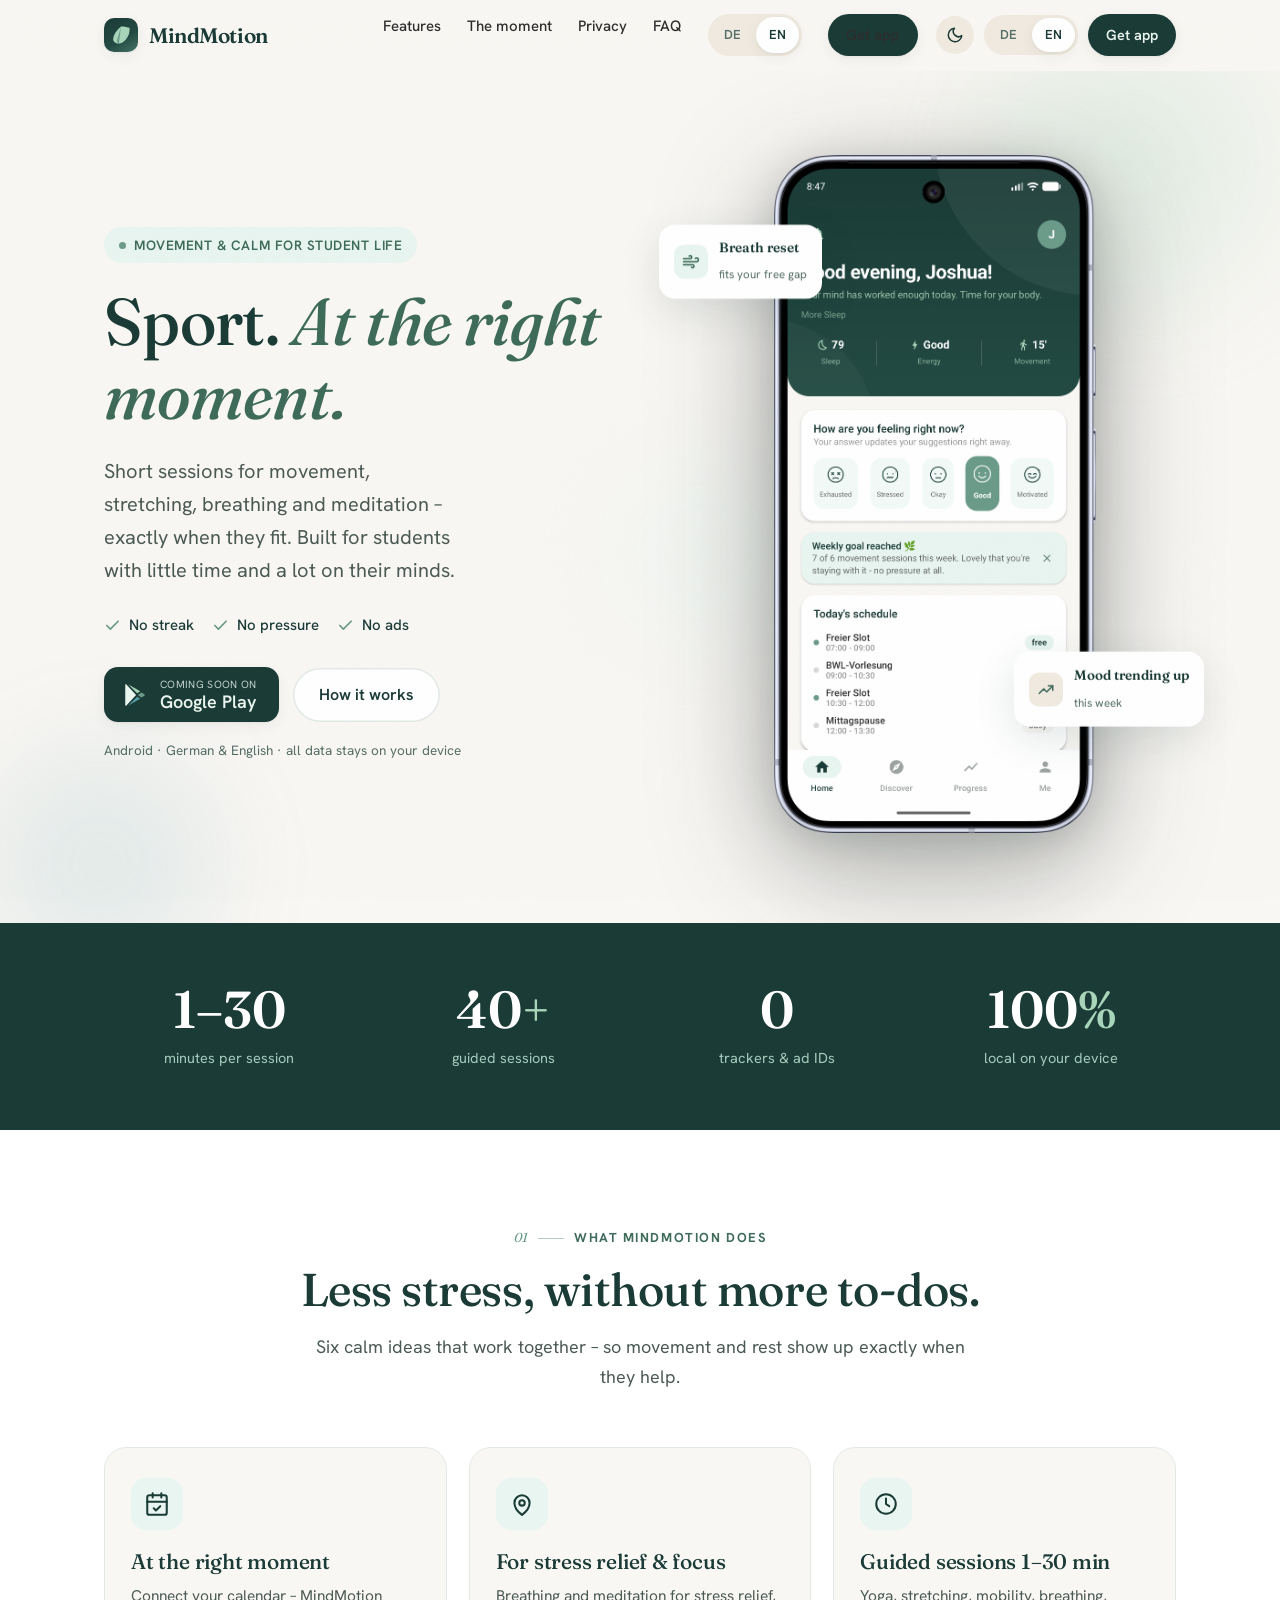
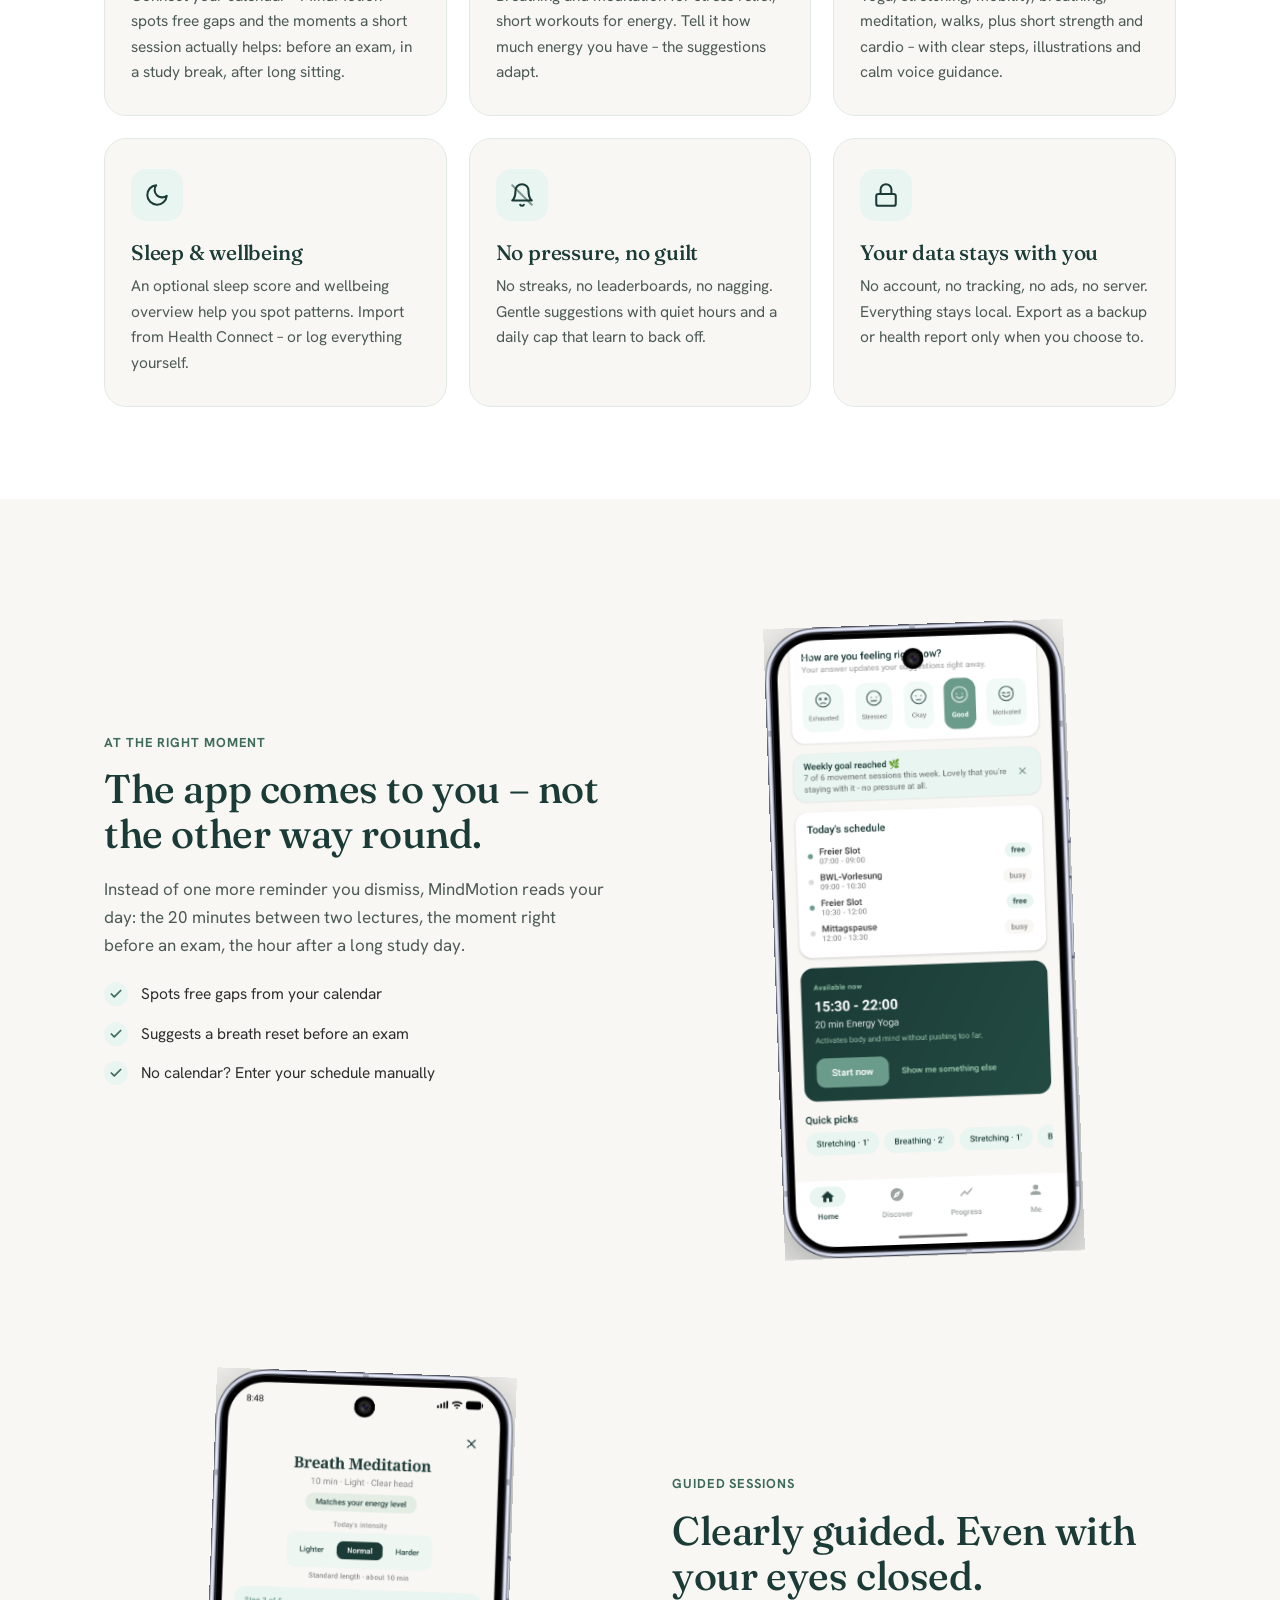
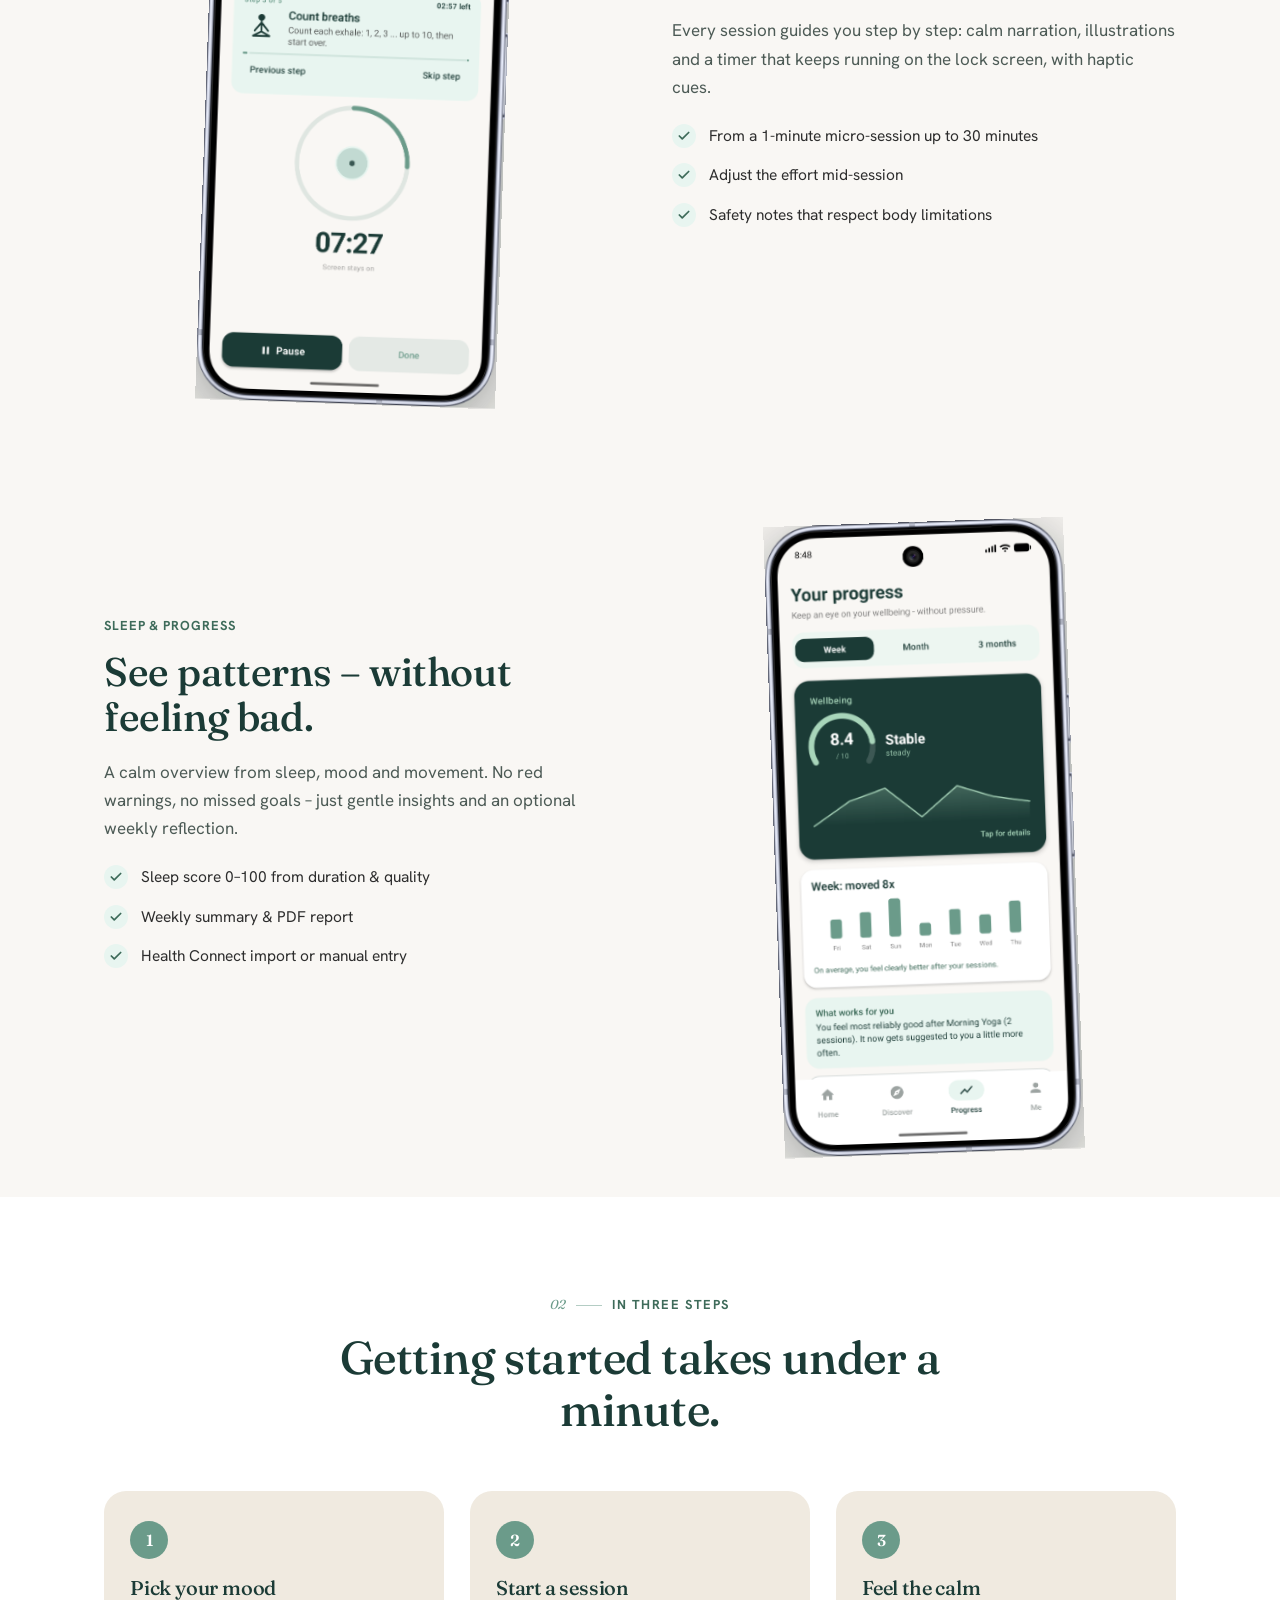
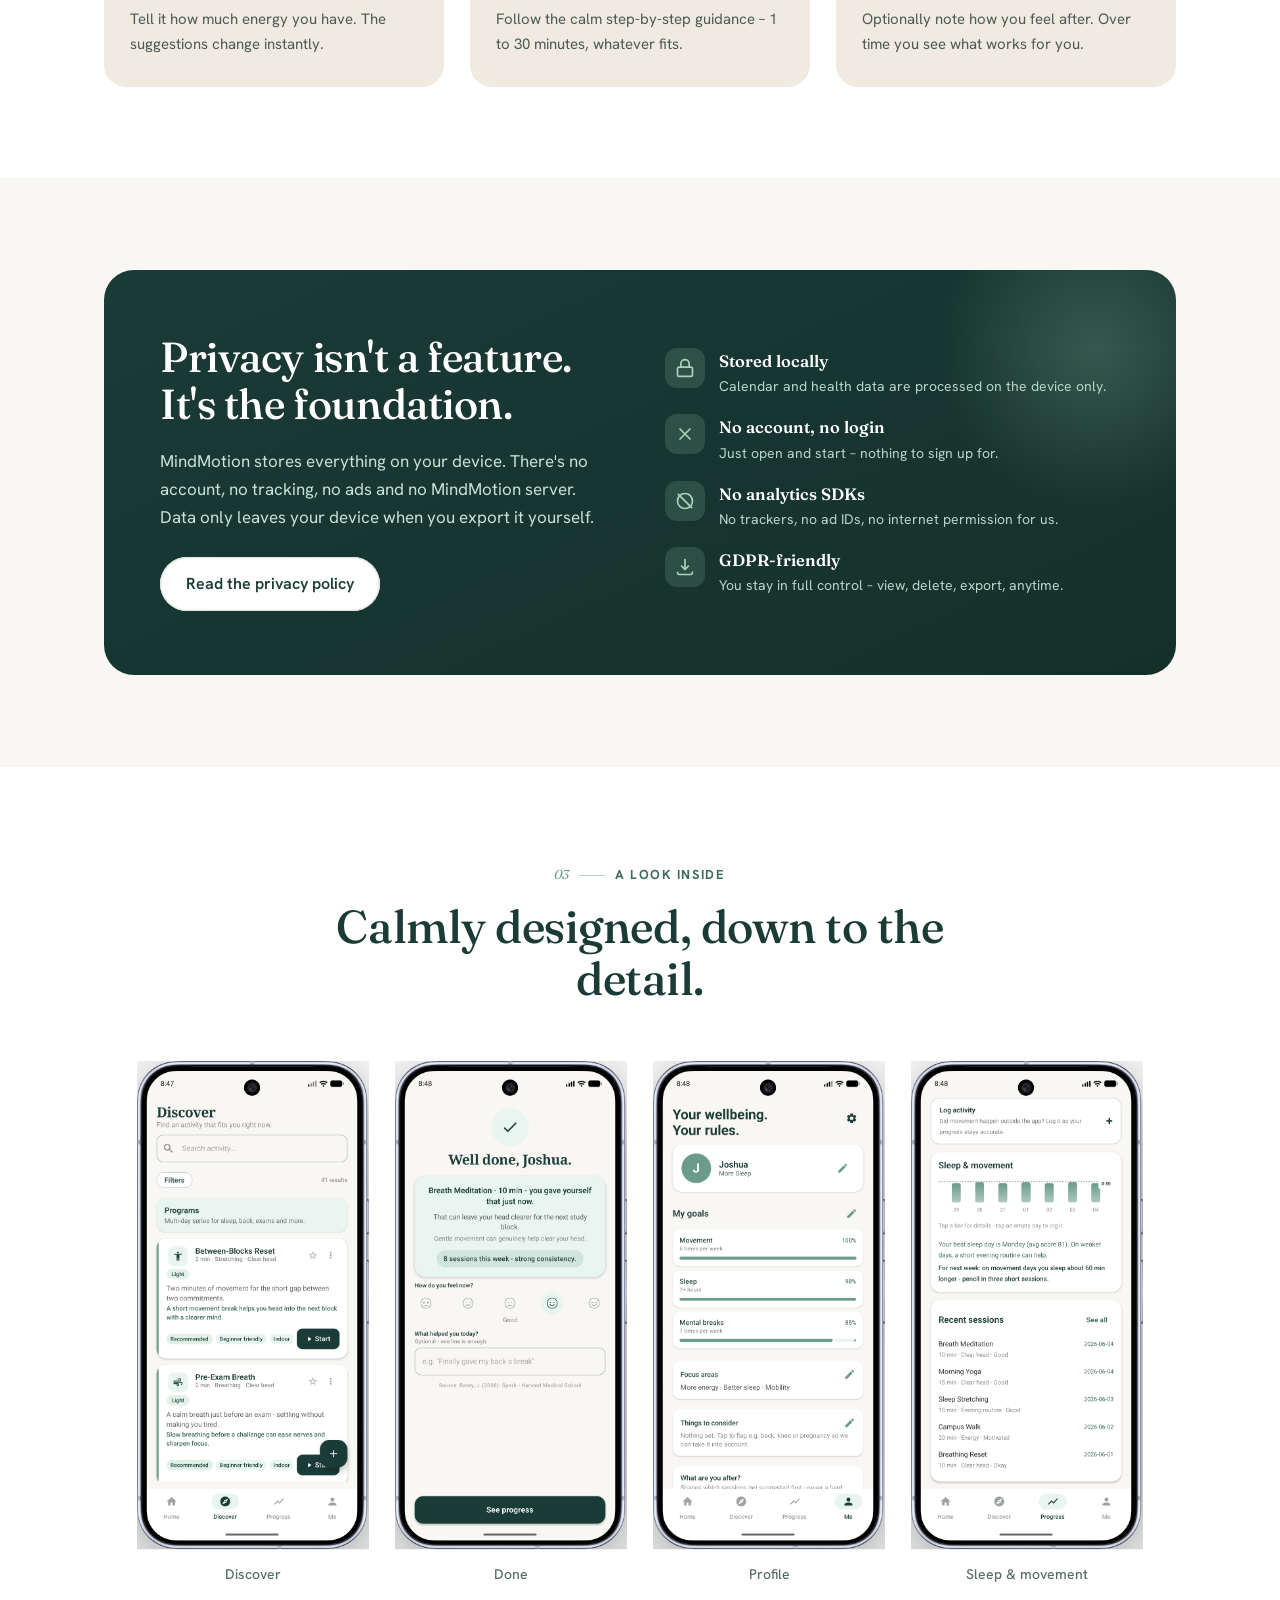
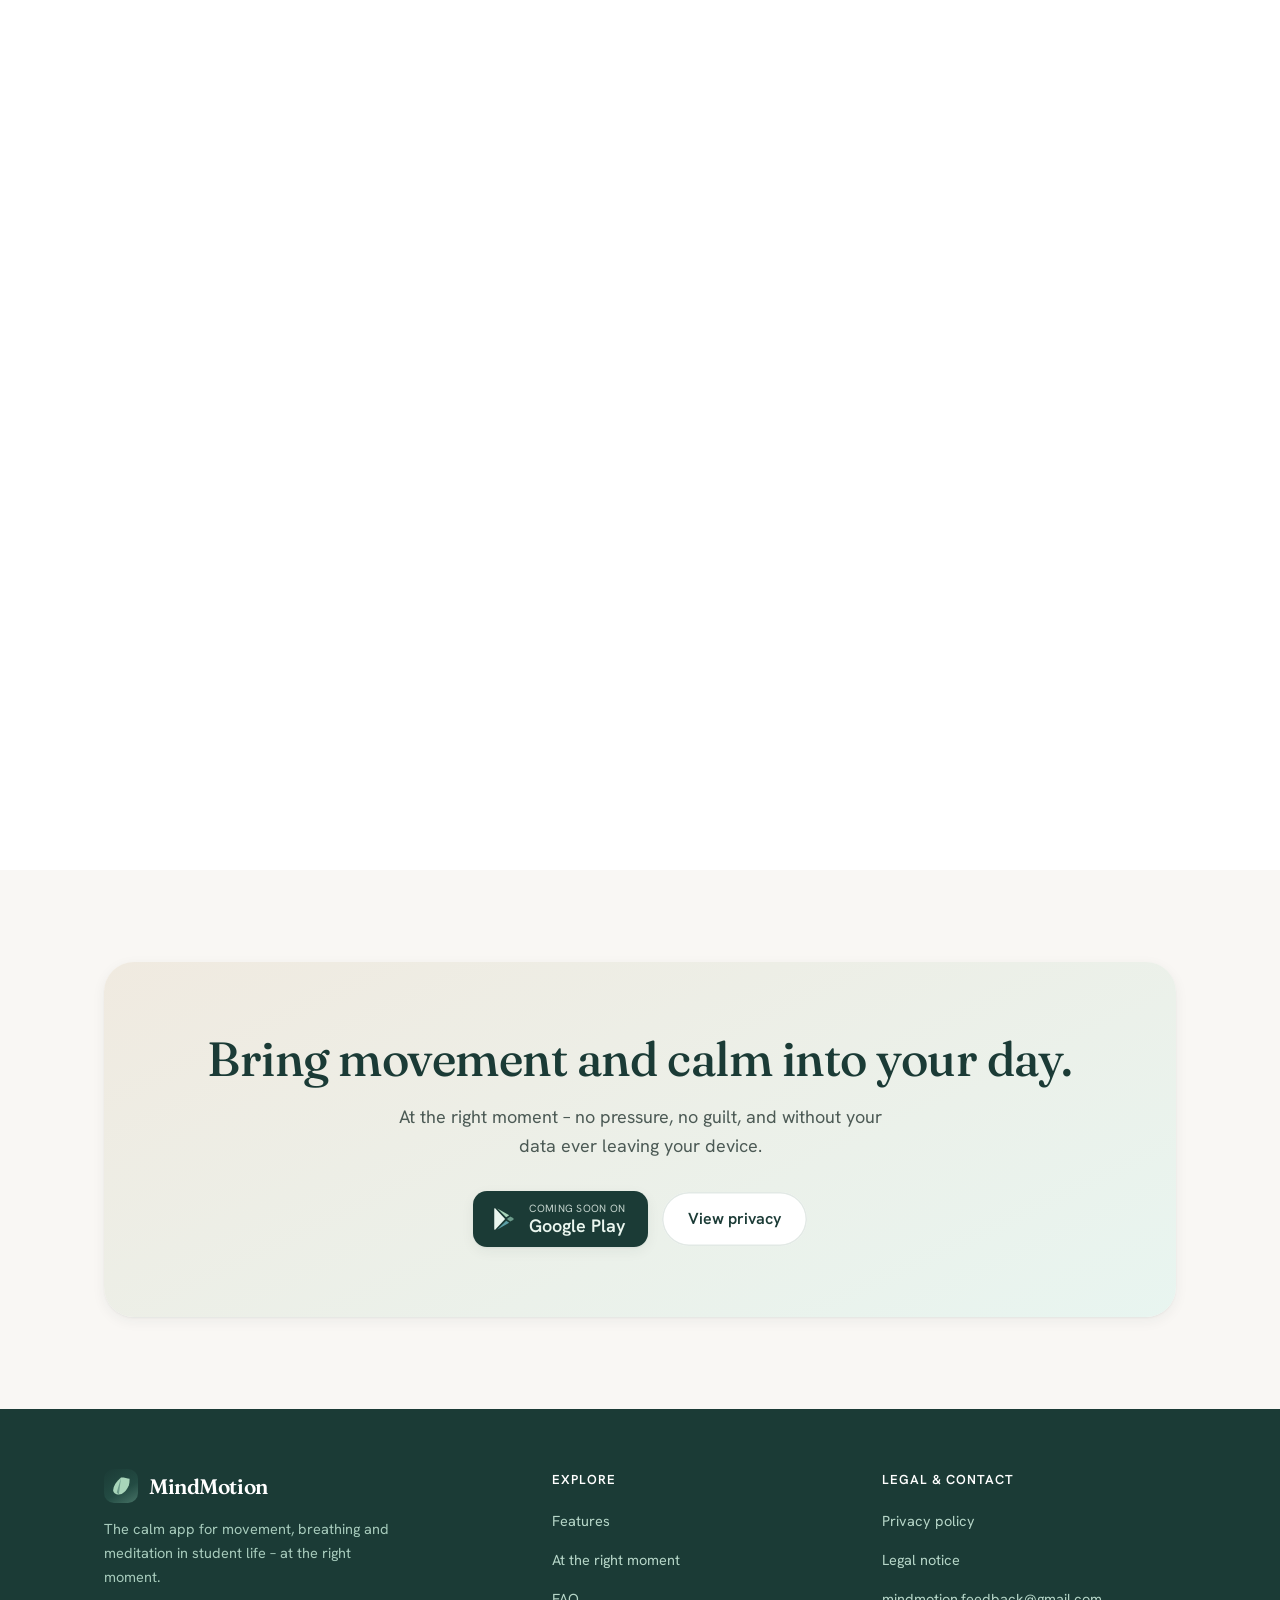
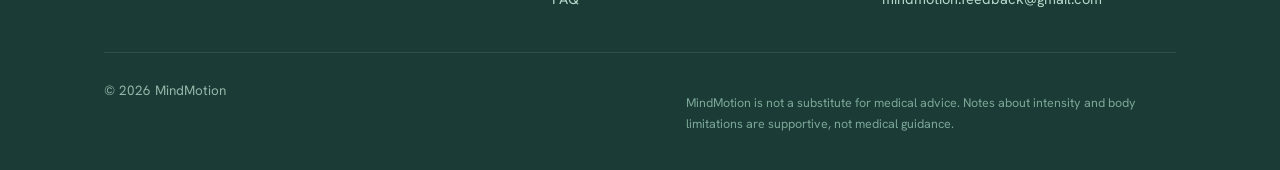
==== commit fcb2c08b: "updated website" ====
--- a/index.html
+++ b/index.html
@@ -42,7 +42,7 @@
 <div class="scroll-progress" aria-hidden="true"></div>
 
 <!-- ════════════════════════════ HEADER ════════════════════════════ -->
-<header id="site-header">
+<header id="site-header" class="has-menu">
   <div class="wrap nav">
     <a class="brand" href="#top" aria-label="MindMotion">
       <span class="logo" aria-hidden="true">
@@ -51,11 +51,16 @@
       MindMotion
     </a>
     <nav class="nav-right">
-      <div class="nav-links">
-        <a href="#features"><span data-lang="de">Funktionen</span><span data-lang="en">Features</span></a>
-        <a href="#moment"><span data-lang="de">Im Moment</span><span data-lang="en">The moment</span></a>
-        <a href="#privacy"><span data-lang="de">Datenschutz</span><span data-lang="en">Privacy</span></a>
+      <div class="nav-links" id="primary-nav">
+        <a href="#features"><span lang="de" data-lang="de">Funktionen</span><span lang="en" data-lang="en">Features</span></a>
+        <a href="#moment"><span lang="de" data-lang="de">Im Moment</span><span lang="en" data-lang="en">The moment</span></a>
+        <a href="#privacy"><span lang="de" data-lang="de">Datenschutz</span><span lang="en" data-lang="en">Privacy</span></a>
         <a href="#faq">FAQ</a>
+        <div class="lang-toggle nav-links-lang" role="group" aria-label="Sprache / Language">
+          <button type="button" data-set-lang="de">DE</button>
+          <button type="button" data-set-lang="en">EN</button>
+        </div>
+        <a class="btn btn-primary btn-sm nav-links-cta" href="#get"><span lang="de" data-lang="de">Holen</span><span lang="en" data-lang="en">Get app</span></a>
       </div>
       <button type="button" class="theme-toggle" id="theme-toggle" aria-label="Dunkelmodus umschalten / Toggle dark mode" title="Theme">
         <svg class="ic-moon" viewBox="0 0 24 24" fill="none" stroke="currentColor" stroke-width="2" stroke-linecap="round" stroke-linejoin="round"><path d="M21 12.8A9 9 0 1 1 11.2 3 7 7 0 0 0 21 12.8z"/></svg>
@@ -65,9 +70,13 @@
         <button type="button" data-set-lang="de">DE</button>
         <button type="button" data-set-lang="en">EN</button>
       </div>
-      <a class="btn btn-primary btn-sm" href="#get">
-        <span data-lang="de">Holen</span><span data-lang="en">Get app</span>
+      <a class="btn btn-primary btn-sm nav-cta" href="#get">
+        <span lang="de" data-lang="de">Holen</span><span lang="en" data-lang="en">Get app</span>
       </a>
+      <button type="button" class="nav-toggle" id="nav-toggle" aria-controls="primary-nav" aria-expanded="false" aria-label="Menü öffnen / Open menu" title="Menü / Menu">
+        <svg class="ic-open" viewBox="0 0 24 24" fill="none" stroke="currentColor" stroke-width="2" stroke-linecap="round"><path d="M4 7h16M4 12h16M4 17h16"/></svg>
+        <svg class="ic-close" viewBox="0 0 24 24" fill="none" stroke="currentColor" stroke-width="2" stroke-linecap="round"><path d="M6 6l12 12M18 6L6 18"/></svg>
+      </button>
     </nav>
   </div>
 </header>
@@ -82,53 +91,53 @@
     <div class="wrap hero-grid">
       <div class="hero-copy">
         <span class="eyebrow reveal"><span class="dot"></span>
-          <span data-lang="de">Bewegung &amp; Ruhe für den Studienalltag</span>
-          <span data-lang="en">Movement &amp; calm for student life</span>
+          <span lang="de" data-lang="de">Bewegung &amp; Ruhe für den Studienalltag</span>
+          <span lang="en" data-lang="en">Movement &amp; calm for student life</span>
         </span>
         <h1 class="reveal d1">
-          <span data-lang="de">Sport. <span class="accent">Im richtigen Moment.</span></span>
-          <span data-lang="en">Sport. <span class="accent">At the right moment.</span></span>
+          <span lang="de" data-lang="de">Sport. <span class="accent">Im richtigen Moment.</span></span>
+          <span lang="en" data-lang="en">Sport. <span class="accent">At the right moment.</span></span>
         </h1>
         <p class="lede reveal d2">
-          <span data-lang="de">Kurze Einheiten für Bewegung, Dehnen, Atem und Meditation – genau dann, wenn sie passen. Gemacht für Studierende mit wenig Zeit und viel im Kopf.</span>
-          <span data-lang="en">Short sessions for movement, stretching, breathing and meditation – exactly when they fit. Built for students with little time and a lot on their minds.</span>
+          <span lang="de" data-lang="de">Kurze Einheiten für Bewegung, Dehnen, Atem und Meditation – genau dann, wenn sie passen. Gemacht für Studierende mit wenig Zeit und viel im Kopf.</span>
+          <span lang="en" data-lang="en">Short sessions for movement, stretching, breathing and meditation – exactly when they fit. Built for students with little time and a lot on their minds.</span>
         </p>
         <div class="promise reveal d3">
           <span><svg viewBox="0 0 24 24" fill="none" stroke="currentColor" stroke-width="2.4" stroke-linecap="round" stroke-linejoin="round"><polyline points="20 6 9 17 4 12"/></svg>
-            <span data-lang="de">Kein Streak</span><span data-lang="en">No streak</span></span>
+            <span lang="de" data-lang="de">Kein Streak</span><span lang="en" data-lang="en">No streak</span></span>
           <span><svg viewBox="0 0 24 24" fill="none" stroke="currentColor" stroke-width="2.4" stroke-linecap="round" stroke-linejoin="round"><polyline points="20 6 9 17 4 12"/></svg>
-            <span data-lang="de">Kein Druck</span><span data-lang="en">No pressure</span></span>
+            <span lang="de" data-lang="de">Kein Druck</span><span lang="en" data-lang="en">No pressure</span></span>
           <span><svg viewBox="0 0 24 24" fill="none" stroke="currentColor" stroke-width="2.4" stroke-linecap="round" stroke-linejoin="round"><polyline points="20 6 9 17 4 12"/></svg>
-            <span data-lang="de">Keine Werbung</span><span data-lang="en">No ads</span></span>
+            <span lang="de" data-lang="de">Keine Werbung</span><span lang="en" data-lang="en">No ads</span></span>
         </div>
         <div class="cta-row reveal d4" id="get">
           <span class="store-badge soon" role="img" aria-label="Bald verfügbar bei Google Play – Coming soon on Google Play">
             <svg viewBox="0 0 24 24" aria-hidden="true"><path fill="#EAF6EF" d="M3.6 1.8 13 12 3.6 22.2c-.4-.2-.6-.6-.6-1.1V2.9c0-.5.2-.9.6-1.1z"/><path fill="#A8D5BA" d="M16.8 8.5 5.9 2.3 14 10.4l2.8-1.9z"/><path fill="#5B9EA6" d="M16.8 15.5 14 13.6 5.9 21.7l10.9-6.2z"/><path fill="#6B9B8A" d="M20.4 11.1c.7.4.7 1.4 0 1.8l-2.6 1.5L14.7 12l3.1-2.4 2.6 1.5z"/></svg>
-            <span><small data-lang="de">Bald verfügbar bei</small><small data-lang="en">Coming soon on</small><strong>Google Play</strong></span>
+            <span><small lang="de" data-lang="de">Bald verfügbar bei</small><small lang="en" data-lang="en">Coming soon on</small><strong>Google Play</strong></span>
           </span>
           <a class="btn btn-ghost" href="#features">
-            <span data-lang="de">So funktioniert's</span><span data-lang="en">How it works</span>
+            <span lang="de" data-lang="de">So funktioniert's</span><span lang="en" data-lang="en">How it works</span>
           </a>
         </div>
         <p class="hero-note reveal d5">
-          <span data-lang="de">Android · Deutsch &amp; Englisch · alle Daten bleiben auf deinem Gerät</span>
-          <span data-lang="en">Android · German &amp; English · all data stays on your device</span>
+          <span lang="de" data-lang="de">Android · Deutsch &amp; Englisch · alle Daten bleiben auf deinem Gerät</span>
+          <span lang="en" data-lang="en">Android · German &amp; English · all data stays on your device</span>
         </p>
       </div>
 
       <!-- HERO PHONE — real app screenshot (transparent, pre-framed PNG) -->
       <div class="hero-phone reveal-scale d2">
         <div class="shot hero-shot">
-          <img data-lang="de" src="docs/screenshots/home_DE.png" alt="MindMotion Home-Bildschirm: persönliche Begrüßung, Energie-Auswahl und der heutige Zeitplan." width="1410" height="2968" loading="eager">
-          <img data-lang="en" src="docs/screenshots/home_EN.png" alt="MindMotion home screen: personal greeting, energy picker and today's schedule." width="1410" height="2968" loading="eager">
+          <img lang="de" data-lang="de" src="docs/screenshots/home_DE.png" alt="MindMotion Home-Bildschirm: persönliche Begrüßung, Energie-Auswahl und der heutige Zeitplan." width="1410" height="2968" loading="eager">
+          <img lang="en" data-lang="en" src="docs/screenshots/home_EN.png" alt="MindMotion home screen: personal greeting, energy picker and today's schedule." width="1410" height="2968" loading="eager">
         </div>
         <div class="floaty one" data-parallax="0.12">
           <span class="ic icbg-mint"><svg viewBox="0 0 24 24" fill="none" stroke="currentColor" stroke-width="2" stroke-linecap="round" stroke-linejoin="round"><path d="M9.6 4.6A2 2 0 1 1 11 8H2M12.6 19.4A2 2 0 1 0 14 16H2M17.7 7.7A2.5 2.5 0 1 1 19.5 12H2"/></svg></span>
-          <span><b data-lang="de">Atem-Reset</b><b data-lang="en">Breath reset</b><small data-lang="de">passt in deine Lücke</small><small data-lang="en">fits your free gap</small></span>
+          <span><b lang="de" data-lang="de">Atem-Reset</b><b lang="en" data-lang="en">Breath reset</b><small lang="de" data-lang="de">passt in deine Lücke</small><small lang="en" data-lang="en">fits your free gap</small></span>
         </div>
         <div class="floaty two" data-parallax="0.17">
           <span class="ic icbg-cream"><svg viewBox="0 0 24 24" fill="none" stroke="currentColor" stroke-width="2" stroke-linecap="round" stroke-linejoin="round"><polyline points="3 17 9 11 13 15 21 7"/><polyline points="15 7 21 7 21 13"/></svg></span>
-          <span><b data-lang="de">Stimmung steigt</b><b data-lang="en">Mood trending up</b><small data-lang="de">diese Woche</small><small data-lang="en">this week</small></span>
+          <span><b lang="de" data-lang="de">Stimmung steigt</b><b lang="en" data-lang="en">Mood trending up</b><small lang="de" data-lang="de">diese Woche</small><small lang="en" data-lang="en">this week</small></span>
         </div>
       </div>
     </div>
@@ -140,19 +149,19 @@
       <div class="stats-grid stagger reveal">
         <div class="stat">
           <div class="num"><span data-count="1">1</span>–<span data-count="30">30</span></div>
-          <div class="lbl"><span data-lang="de">Minuten pro Einheit</span><span data-lang="en">minutes per session</span></div>
+          <div class="lbl"><span lang="de" data-lang="de">Minuten pro Einheit</span><span lang="en" data-lang="en">minutes per session</span></div>
         </div>
         <div class="stat">
           <div class="num"><span data-count="40">40</span><span class="suffix">+</span></div>
-          <div class="lbl"><span data-lang="de">geführte Einheiten</span><span data-lang="en">guided sessions</span></div>
+          <div class="lbl"><span lang="de" data-lang="de">geführte Einheiten</span><span lang="en" data-lang="en">guided sessions</span></div>
         </div>
         <div class="stat">
           <div class="num"><span data-count="0">0</span></div>
-          <div class="lbl"><span data-lang="de">Tracker &amp; Werbe-IDs</span><span data-lang="en">trackers &amp; ad IDs</span></div>
+          <div class="lbl"><span lang="de" data-lang="de">Tracker &amp; Werbe-IDs</span><span lang="en" data-lang="en">trackers &amp; ad IDs</span></div>
         </div>
         <div class="stat">
           <div class="num"><span data-count="100">100</span><span class="suffix">%</span></div>
-          <div class="lbl"><span data-lang="de">lokal auf deinem Gerät</span><span data-lang="en">local on your device</span></div>
+          <div class="lbl"><span lang="de" data-lang="de">lokal auf deinem Gerät</span><span lang="en" data-lang="en">local on your device</span></div>
         </div>
       </div>
     </div>
@@ -162,46 +171,46 @@
   <section class="features" id="features">
     <div class="wrap">
       <div class="sec-head">
-        <div class="sec-eyebrow reveal"><span class="idx">01</span><span data-lang="de">Was MindMotion kann</span><span data-lang="en">What MindMotion does</span></div>
-        <h2 class="reveal d1"><span data-lang="de">Weniger Stress, ohne mehr To-dos.</span><span data-lang="en">Less stress, without more to-dos.</span></h2>
-        <p class="reveal d2"><span data-lang="de">Sechs ruhige Ideen, die zusammenarbeiten – damit Bewegung und Pause genau dann erscheinen, wenn sie helfen.</span><span data-lang="en">Six calm ideas that work together – so movement and rest show up exactly when they help.</span></p>
+        <div class="sec-eyebrow reveal"><span class="idx">01</span><span lang="de" data-lang="de">Was MindMotion kann</span><span lang="en" data-lang="en">What MindMotion does</span></div>
+        <h2 class="reveal d1"><span lang="de" data-lang="de">Weniger Stress, ohne mehr To-dos.</span><span lang="en" data-lang="en">Less stress, without more to-dos.</span></h2>
+        <p class="reveal d2"><span lang="de" data-lang="de">Sechs ruhige Ideen, die zusammenarbeiten – damit Bewegung und Pause genau dann erscheinen, wenn sie helfen.</span><span lang="en" data-lang="en">Six calm ideas that work together – so movement and rest show up exactly when they help.</span></p>
       </div>
 
       <div class="feat-grid stagger reveal">
         <article class="feat">
           <div class="ficon"><svg viewBox="0 0 24 24" fill="none" stroke="currentColor" stroke-width="1.9" stroke-linecap="round" stroke-linejoin="round"><rect x="3" y="4" width="18" height="18" rx="2"/><path d="M16 2v4M8 2v4M3 10h18"/><path d="m9 16 2 2 4-4"/></svg></div>
-          <h3><span data-lang="de">Im richtigen Moment</span><span data-lang="en">At the right moment</span></h3>
-          <p><span data-lang="de">Verbinde deinen Kalender – MindMotion erkennt freie Lücken und Situationen, in denen eine kurze Einheit wirklich hilft: vor der Prüfung, in der Lernpause, nach langem Sitzen.</span><span data-lang="en">Connect your calendar – MindMotion spots free gaps and the moments a short session actually helps: before an exam, in a study break, after long sitting.</span></p>
+          <h3><span lang="de" data-lang="de">Im richtigen Moment</span><span lang="en" data-lang="en">At the right moment</span></h3>
+          <p><span lang="de" data-lang="de">Verbinde deinen Kalender – MindMotion erkennt freie Lücken und Situationen, in denen eine kurze Einheit wirklich hilft: vor der Prüfung, in der Lernpause, nach langem Sitzen.</span><span lang="en" data-lang="en">Connect your calendar – MindMotion spots free gaps and the moments a short session actually helps: before an exam, in a study break, after long sitting.</span></p>
         </article>
 
         <article class="feat">
           <div class="ficon"><svg viewBox="0 0 24 24" fill="none" stroke="currentColor" stroke-width="1.9" stroke-linecap="round" stroke-linejoin="round"><path d="M12 22c4-3 7-6 7-11a7 7 0 0 0-14 0c0 5 3 8 7 11z"/><circle cx="12" cy="11" r="2.5"/></svg></div>
-          <h3><span data-lang="de">Gegen Stress, für Fokus</span><span data-lang="en">For stress relief &amp; focus</span></h3>
-          <p><span data-lang="de">Atemübungen und Meditation zum Stressabbau, kurze Workouts für Energie. Sag, wie viel Energie du hast – die Vorschläge passen sich an.</span><span data-lang="en">Breathing and meditation for stress relief, short workouts for energy. Tell it how much energy you have – the suggestions adapt.</span></p>
+          <h3><span lang="de" data-lang="de">Gegen Stress, für Fokus</span><span lang="en" data-lang="en">For stress relief &amp; focus</span></h3>
+          <p><span lang="de" data-lang="de">Atemübungen und Meditation zum Stressabbau, kurze Workouts für Energie. Sag, wie viel Energie du hast – die Vorschläge passen sich an.</span><span lang="en" data-lang="en">Breathing and meditation for stress relief, short workouts for energy. Tell it how much energy you have – the suggestions adapt.</span></p>
         </article>
 
         <article class="feat">
           <div class="ficon"><svg viewBox="0 0 24 24" fill="none" stroke="currentColor" stroke-width="1.9" stroke-linecap="round" stroke-linejoin="round"><circle cx="12" cy="12" r="9"/><path d="M12 7v5l3 2"/></svg></div>
-          <h3><span data-lang="de">Geführte Einheiten 1–30 Min</span><span data-lang="en">Guided sessions 1–30 min</span></h3>
-          <p><span data-lang="de">Yoga, Dehnen, Mobility, Atem, Meditation, Spaziergänge sowie kurze Kraft- und Cardio-Einheiten – mit klaren Schritten, Illustrationen und ruhiger Sprachführung.</span><span data-lang="en">Yoga, stretching, mobility, breathing, meditation, walks, plus short strength and cardio – with clear steps, illustrations and calm voice guidance.</span></p>
+          <h3><span lang="de" data-lang="de">Geführte Einheiten 1–30 Min</span><span lang="en" data-lang="en">Guided sessions 1–30 min</span></h3>
+          <p><span lang="de" data-lang="de">Yoga, Dehnen, Mobility, Atem, Meditation, Spaziergänge sowie kurze Kraft- und Cardio-Einheiten – mit klaren Schritten, Illustrationen und ruhiger Sprachführung.</span><span lang="en" data-lang="en">Yoga, stretching, mobility, breathing, meditation, walks, plus short strength and cardio – with clear steps, illustrations and calm voice guidance.</span></p>
         </article>
 
         <article class="feat">
           <div class="ficon"><svg viewBox="0 0 24 24" fill="none" stroke="currentColor" stroke-width="1.9" stroke-linecap="round" stroke-linejoin="round"><path d="M21 12.8A9 9 0 1 1 11.2 3 7 7 0 0 0 21 12.8z"/></svg></div>
-          <h3><span data-lang="de">Schlaf &amp; Wohlbefinden</span><span data-lang="en">Sleep &amp; wellbeing</span></h3>
-          <p><span data-lang="de">Ein optionaler Schlafscore und ein Wohlbefinden-Überblick helfen, Muster zu erkennen. Importiere aus Health Connect – oder trag alles selbst ein.</span><span data-lang="en">An optional sleep score and wellbeing overview help you spot patterns. Import from Health Connect – or log everything yourself.</span></p>
+          <h3><span lang="de" data-lang="de">Schlaf &amp; Wohlbefinden</span><span lang="en" data-lang="en">Sleep &amp; wellbeing</span></h3>
+          <p><span lang="de" data-lang="de">Ein optionaler Schlafscore und ein Wohlbefinden-Überblick helfen, Muster zu erkennen. Importiere aus Health Connect – oder trag alles selbst ein.</span><span lang="en" data-lang="en">An optional sleep score and wellbeing overview help you spot patterns. Import from Health Connect – or log everything yourself.</span></p>
         </article>
 
         <article class="feat">
           <div class="ficon"><svg viewBox="0 0 24 24" fill="none" stroke="currentColor" stroke-width="1.9" stroke-linecap="round" stroke-linejoin="round"><path d="M18 8A6 6 0 0 0 6 8c0 7-3 9-3 9h18s-3-2-3-9"/><path d="M13.7 21a2 2 0 0 1-3.4 0"/><path d="m3 3 18 18" opacity=".5"/></svg></div>
-          <h3><span data-lang="de">Ohne Druck, ohne Schuld</span><span data-lang="en">No pressure, no guilt</span></h3>
-          <p><span data-lang="de">Keine Streaks, keine Ranglisten, keine Nudges, die nerven. Sanfte Vorschläge mit Ruhezeiten und Tageslimit, die lernen, sich zurückzuhalten.</span><span data-lang="en">No streaks, no leaderboards, no nagging. Gentle suggestions with quiet hours and a daily cap that learn to back off.</span></p>
+          <h3><span lang="de" data-lang="de">Ohne Druck, ohne Schuld</span><span lang="en" data-lang="en">No pressure, no guilt</span></h3>
+          <p><span lang="de" data-lang="de">Keine Streaks, keine Ranglisten, keine Nudges, die nerven. Sanfte Vorschläge mit Ruhezeiten und Tageslimit, die lernen, sich zurückzuhalten.</span><span lang="en" data-lang="en">No streaks, no leaderboards, no nagging. Gentle suggestions with quiet hours and a daily cap that learn to back off.</span></p>
         </article>
 
         <article class="feat">
           <div class="ficon"><svg viewBox="0 0 24 24" fill="none" stroke="currentColor" stroke-width="1.9" stroke-linecap="round" stroke-linejoin="round"><rect x="3" y="11" width="18" height="11" rx="2"/><path d="M7 11V7a5 5 0 0 1 10 0v4"/></svg></div>
-          <h3><span data-lang="de">Deine Daten bleiben bei dir</span><span data-lang="en">Your data stays with you</span></h3>
-          <p><span data-lang="de">Kein Konto, kein Tracking, keine Werbung, kein Server. Alles bleibt lokal. Export als Backup oder Gesundheitsbericht nur auf deinen Wunsch.</span><span data-lang="en">No account, no tracking, no ads, no server. Everything stays local. Export as a backup or health report only when you choose to.</span></p>
+          <h3><span lang="de" data-lang="de">Deine Daten bleiben bei dir</span><span lang="en" data-lang="en">Your data stays with you</span></h3>
+          <p><span lang="de" data-lang="de">Kein Konto, kein Tracking, keine Werbung, kein Server. Alles bleibt lokal. Export als Backup oder Gesundheitsbericht nur auf deinen Wunsch.</span><span lang="en" data-lang="en">No account, no tracking, no ads, no server. Everything stays local. Export as a backup or health report only when you choose to.</span></p>
         </article>
       </div>
     </div>
@@ -212,57 +221,57 @@
     <div class="wrap">
       <div class="showcase">
         <div class="sc-text reveal-left">
-          <span class="sc-eyebrow"><span data-lang="de">Im richtigen Moment</span><span data-lang="en">At the right moment</span></span>
-          <h2><span data-lang="de">Die App kommt zu dir – nicht andersrum.</span><span data-lang="en">The app comes to you – not the other way round.</span></h2>
-          <p><span data-lang="de">Statt einer weiteren Erinnerung, die du wegklickst, liest MindMotion deinen Tag: die 20 Minuten zwischen zwei Vorlesungen, der Moment kurz vor der Klausur, die Stunde nach einem langen Lerntag.</span><span data-lang="en">Instead of one more reminder you dismiss, MindMotion reads your day: the 20 minutes between two lectures, the moment right before an exam, the hour after a long study day.</span></p>
+          <span class="sc-eyebrow"><span lang="de" data-lang="de">Im richtigen Moment</span><span lang="en" data-lang="en">At the right moment</span></span>
+          <h2><span lang="de" data-lang="de">Die App kommt zu dir – nicht andersrum.</span><span lang="en" data-lang="en">The app comes to you – not the other way round.</span></h2>
+          <p><span lang="de" data-lang="de">Statt einer weiteren Erinnerung, die du wegklickst, liest MindMotion deinen Tag: die 20 Minuten zwischen zwei Vorlesungen, der Moment kurz vor der Klausur, die Stunde nach einem langen Lerntag.</span><span lang="en" data-lang="en">Instead of one more reminder you dismiss, MindMotion reads your day: the 20 minutes between two lectures, the moment right before an exam, the hour after a long study day.</span></p>
           <ul class="sc-list">
-            <li><span class="tick"><svg viewBox="0 0 24 24" fill="none" stroke="currentColor" stroke-width="3" stroke-linecap="round" stroke-linejoin="round"><polyline points="20 6 9 17 4 12"/></svg></span><span data-lang="de">Erkennt freie Lücken aus deinem Kalender</span><span data-lang="en">Spots free gaps from your calendar</span></li>
-            <li><span class="tick"><svg viewBox="0 0 24 24" fill="none" stroke="currentColor" stroke-width="3" stroke-linecap="round" stroke-linejoin="round"><polyline points="20 6 9 17 4 12"/></svg></span><span data-lang="de">Schlägt einen Atem-Reset vor der Prüfung vor</span><span data-lang="en">Suggests a breath reset before an exam</span></li>
-            <li><span class="tick"><svg viewBox="0 0 24 24" fill="none" stroke="currentColor" stroke-width="3" stroke-linecap="round" stroke-linejoin="round"><polyline points="20 6 9 17 4 12"/></svg></span><span data-lang="de">Kein Kalender? Trag deinen Stundenplan manuell ein</span><span data-lang="en">No calendar? Enter your schedule manually</span></li>
+            <li><span class="tick"><svg viewBox="0 0 24 24" fill="none" stroke="currentColor" stroke-width="3" stroke-linecap="round" stroke-linejoin="round"><polyline points="20 6 9 17 4 12"/></svg></span><span lang="de" data-lang="de">Erkennt freie Lücken aus deinem Kalender</span><span lang="en" data-lang="en">Spots free gaps from your calendar</span></li>
+            <li><span class="tick"><svg viewBox="0 0 24 24" fill="none" stroke="currentColor" stroke-width="3" stroke-linecap="round" stroke-linejoin="round"><polyline points="20 6 9 17 4 12"/></svg></span><span lang="de" data-lang="de">Schlägt einen Atem-Reset vor der Prüfung vor</span><span lang="en" data-lang="en">Suggests a breath reset before an exam</span></li>
+            <li><span class="tick"><svg viewBox="0 0 24 24" fill="none" stroke="currentColor" stroke-width="3" stroke-linecap="round" stroke-linejoin="round"><polyline points="20 6 9 17 4 12"/></svg></span><span lang="de" data-lang="de">Kein Kalender? Trag deinen Stundenplan manuell ein</span><span lang="en" data-lang="en">No calendar? Enter your schedule manually</span></li>
           </ul>
         </div>
         <div class="sc-visual reveal-right d1">
           <div class="shot" data-parallax="0.05">
-            <img data-lang="de" src="docs/screenshots/home2_DE.png" alt="MindMotion erkennt eine freie Lücke und schlägt eine passende Einheit für den Nachmittag vor." width="1410" height="2968" loading="lazy">
-            <img data-lang="en" src="docs/screenshots/home2_EN.png" alt="MindMotion spots a free gap and suggests a fitting session for the afternoon." width="1410" height="2968" loading="lazy">
+            <img lang="de" data-lang="de" src="docs/screenshots/home2_DE.png" alt="MindMotion erkennt eine freie Lücke und schlägt eine passende Einheit für den Nachmittag vor." width="1410" height="2968" loading="lazy">
+            <img lang="en" data-lang="en" src="docs/screenshots/home2_EN.png" alt="MindMotion spots a free gap and suggests a fitting session for the afternoon." width="1410" height="2968" loading="lazy">
           </div>
         </div>
       </div>
 
       <div class="showcase flip">
         <div class="sc-text reveal-right">
-          <span class="sc-eyebrow"><span data-lang="de">Geführte Einheiten</span><span data-lang="en">Guided sessions</span></span>
-          <h2><span data-lang="de">Klar geführt. Auch mit geschlossenen Augen.</span><span data-lang="en">Clearly guided. Even with your eyes closed.</span></h2>
-          <p><span data-lang="de">Jede Einheit führt dich Schritt für Schritt: ruhige Sprache, Illustrationen und ein Timer, der auch im Sperrbildschirm und mit haptischem Feedback weiterläuft.</span><span data-lang="en">Every session guides you step by step: calm narration, illustrations and a timer that keeps running on the lock screen, with haptic cues.</span></p>
+          <span class="sc-eyebrow"><span lang="de" data-lang="de">Geführte Einheiten</span><span lang="en" data-lang="en">Guided sessions</span></span>
+          <h2><span lang="de" data-lang="de">Klar geführt. Auch mit geschlossenen Augen.</span><span lang="en" data-lang="en">Clearly guided. Even with your eyes closed.</span></h2>
+          <p><span lang="de" data-lang="de">Jede Einheit führt dich Schritt für Schritt: ruhige Sprache, Illustrationen und ein Timer, der auch im Sperrbildschirm und mit haptischem Feedback weiterläuft.</span><span lang="en" data-lang="en">Every session guides you step by step: calm narration, illustrations and a timer that keeps running on the lock screen, with haptic cues.</span></p>
           <ul class="sc-list">
-            <li><span class="tick"><svg viewBox="0 0 24 24" fill="none" stroke="currentColor" stroke-width="3" stroke-linecap="round" stroke-linejoin="round"><polyline points="20 6 9 17 4 12"/></svg></span><span data-lang="de">Von der 1-Minuten-Mikro-Einheit bis 30 Minuten</span><span data-lang="en">From a 1-minute micro-session up to 30 minutes</span></li>
-            <li><span class="tick"><svg viewBox="0 0 24 24" fill="none" stroke="currentColor" stroke-width="3" stroke-linecap="round" stroke-linejoin="round"><polyline points="20 6 9 17 4 12"/></svg></span><span data-lang="de">Intensität in der Einheit anpassbar</span><span data-lang="en">Adjust the effort mid-session</span></li>
-            <li><span class="tick"><svg viewBox="0 0 24 24" fill="none" stroke="currentColor" stroke-width="3" stroke-linecap="round" stroke-linejoin="round"><polyline points="20 6 9 17 4 12"/></svg></span><span data-lang="de">Sichere Hinweise bei körperlichen Einschränkungen</span><span data-lang="en">Safety notes that respect body limitations</span></li>
+            <li><span class="tick"><svg viewBox="0 0 24 24" fill="none" stroke="currentColor" stroke-width="3" stroke-linecap="round" stroke-linejoin="round"><polyline points="20 6 9 17 4 12"/></svg></span><span lang="de" data-lang="de">Von der 1-Minuten-Mikro-Einheit bis 30 Minuten</span><span lang="en" data-lang="en">From a 1-minute micro-session up to 30 minutes</span></li>
+            <li><span class="tick"><svg viewBox="0 0 24 24" fill="none" stroke="currentColor" stroke-width="3" stroke-linecap="round" stroke-linejoin="round"><polyline points="20 6 9 17 4 12"/></svg></span><span lang="de" data-lang="de">Intensität in der Einheit anpassbar</span><span lang="en" data-lang="en">Adjust the effort mid-session</span></li>
+            <li><span class="tick"><svg viewBox="0 0 24 24" fill="none" stroke="currentColor" stroke-width="3" stroke-linecap="round" stroke-linejoin="round"><polyline points="20 6 9 17 4 12"/></svg></span><span lang="de" data-lang="de">Sichere Hinweise bei körperlichen Einschränkungen</span><span lang="en" data-lang="en">Safety notes that respect body limitations</span></li>
           </ul>
         </div>
         <div class="sc-visual reveal-left d1">
           <div class="shot" data-parallax="0.05">
-            <img data-lang="de" src="docs/screenshots/session_DE.png" alt="Geführte Einheit in MindMotion: aktueller Schritt, Fortschrittsring und Timer." width="1410" height="2968" loading="lazy">
-            <img data-lang="en" src="docs/screenshots/session_EN.png" alt="A guided MindMotion session: current step, progress ring and timer." width="1410" height="2968" loading="lazy">
+            <img lang="de" data-lang="de" src="docs/screenshots/session_DE.png" alt="Geführte Einheit in MindMotion: aktueller Schritt, Fortschrittsring und Timer." width="1410" height="2968" loading="lazy">
+            <img lang="en" data-lang="en" src="docs/screenshots/session_EN.png" alt="A guided MindMotion session: current step, progress ring and timer." width="1410" height="2968" loading="lazy">
           </div>
         </div>
       </div>
 
       <div class="showcase">
         <div class="sc-text reveal-left">
-          <span class="sc-eyebrow"><span data-lang="de">Schlaf &amp; Fortschritt</span><span data-lang="en">Sleep &amp; progress</span></span>
-          <h2><span data-lang="de">Muster sehen – ohne sich schlecht zu fühlen.</span><span data-lang="en">See patterns – without feeling bad.</span></h2>
-          <p><span data-lang="de">Ein ruhiger Überblick aus Schlaf, Stimmung und Bewegung. Keine roten Warnungen, keine verpassten Ziele – nur sanfte Einsichten und eine optionale Wochenreflexion.</span><span data-lang="en">A calm overview from sleep, mood and movement. No red warnings, no missed goals – just gentle insights and an optional weekly reflection.</span></p>
+          <span class="sc-eyebrow"><span lang="de" data-lang="de">Schlaf &amp; Fortschritt</span><span lang="en" data-lang="en">Sleep &amp; progress</span></span>
+          <h2><span lang="de" data-lang="de">Muster sehen – ohne sich schlecht zu fühlen.</span><span lang="en" data-lang="en">See patterns – without feeling bad.</span></h2>
+          <p><span lang="de" data-lang="de">Ein ruhiger Überblick aus Schlaf, Stimmung und Bewegung. Keine roten Warnungen, keine verpassten Ziele – nur sanfte Einsichten und eine optionale Wochenreflexion.</span><span lang="en" data-lang="en">A calm overview from sleep, mood and movement. No red warnings, no missed goals – just gentle insights and an optional weekly reflection.</span></p>
           <ul class="sc-list">
-            <li><span class="tick"><svg viewBox="0 0 24 24" fill="none" stroke="currentColor" stroke-width="3" stroke-linecap="round" stroke-linejoin="round"><polyline points="20 6 9 17 4 12"/></svg></span><span data-lang="de">Schlafscore 0–100 aus Dauer &amp; Qualität</span><span data-lang="en">Sleep score 0–100 from duration &amp; quality</span></li>
-            <li><span class="tick"><svg viewBox="0 0 24 24" fill="none" stroke="currentColor" stroke-width="3" stroke-linecap="round" stroke-linejoin="round"><polyline points="20 6 9 17 4 12"/></svg></span><span data-lang="de">Wochenzusammenfassung &amp; PDF-Report</span><span data-lang="en">Weekly summary &amp; PDF report</span></li>
-            <li><span class="tick"><svg viewBox="0 0 24 24" fill="none" stroke="currentColor" stroke-width="3" stroke-linecap="round" stroke-linejoin="round"><polyline points="20 6 9 17 4 12"/></svg></span><span data-lang="de">Health-Connect-Import oder manuell</span><span data-lang="en">Health Connect import or manual entry</span></li>
+            <li><span class="tick"><svg viewBox="0 0 24 24" fill="none" stroke="currentColor" stroke-width="3" stroke-linecap="round" stroke-linejoin="round"><polyline points="20 6 9 17 4 12"/></svg></span><span lang="de" data-lang="de">Schlafscore 0–100 aus Dauer &amp; Qualität</span><span lang="en" data-lang="en">Sleep score 0–100 from duration &amp; quality</span></li>
+            <li><span class="tick"><svg viewBox="0 0 24 24" fill="none" stroke="currentColor" stroke-width="3" stroke-linecap="round" stroke-linejoin="round"><polyline points="20 6 9 17 4 12"/></svg></span><span lang="de" data-lang="de">Wochenzusammenfassung &amp; PDF-Report</span><span lang="en" data-lang="en">Weekly summary &amp; PDF report</span></li>
+            <li><span class="tick"><svg viewBox="0 0 24 24" fill="none" stroke="currentColor" stroke-width="3" stroke-linecap="round" stroke-linejoin="round"><polyline points="20 6 9 17 4 12"/></svg></span><span lang="de" data-lang="de">Health-Connect-Import oder manuell</span><span lang="en" data-lang="en">Health Connect import or manual entry</span></li>
           </ul>
         </div>
         <div class="sc-visual reveal-right d1">
           <div class="shot" data-parallax="0.05">
-            <img data-lang="de" src="docs/screenshots/progress_DE.png" alt="Fortschritts-Übersicht in MindMotion: Wohlbefinden-Wert, Wochenverlauf und Einsichten." width="1410" height="2968" loading="lazy">
-            <img data-lang="en" src="docs/screenshots/progress_EN.png" alt="MindMotion progress overview: wellbeing score, weekly trend and insights." width="1410" height="2968" loading="lazy">
+            <img lang="de" data-lang="de" src="docs/screenshots/progress_DE.png" alt="Fortschritts-Übersicht in MindMotion: Wohlbefinden-Wert, Wochenverlauf und Einsichten." width="1410" height="2968" loading="lazy">
+            <img lang="en" data-lang="en" src="docs/screenshots/progress_EN.png" alt="MindMotion progress overview: wellbeing score, weekly trend and insights." width="1410" height="2968" loading="lazy">
           </div>
         </div>
       </div>
@@ -273,24 +282,24 @@
   <section style="background:var(--white)">
     <div class="wrap">
       <div class="sec-head">
-        <div class="sec-eyebrow reveal"><span class="idx">02</span><span data-lang="de">In drei Schritten</span><span data-lang="en">In three steps</span></div>
-        <h2 class="reveal d1"><span data-lang="de">Starten dauert keine Minute.</span><span data-lang="en">Getting started takes under a minute.</span></h2>
+        <div class="sec-eyebrow reveal"><span class="idx">02</span><span lang="de" data-lang="de">In drei Schritten</span><span lang="en" data-lang="en">In three steps</span></div>
+        <h2 class="reveal d1"><span lang="de" data-lang="de">Starten dauert keine Minute.</span><span lang="en" data-lang="en">Getting started takes under a minute.</span></h2>
       </div>
       <div class="steps stagger reveal">
         <div class="step">
           <div class="num">1</div>
-          <h3><span data-lang="de">Stimmung wählen</span><span data-lang="en">Pick your mood</span></h3>
-          <p><span data-lang="de">Sag, wie viel Energie du gerade hast. Die Vorschläge ändern sich sofort.</span><span data-lang="en">Tell it how much energy you have. The suggestions change instantly.</span></p>
+          <h3><span lang="de" data-lang="de">Stimmung wählen</span><span lang="en" data-lang="en">Pick your mood</span></h3>
+          <p><span lang="de" data-lang="de">Sag, wie viel Energie du gerade hast. Die Vorschläge ändern sich sofort.</span><span lang="en" data-lang="en">Tell it how much energy you have. The suggestions change instantly.</span></p>
         </div>
         <div class="step">
           <div class="num">2</div>
-          <h3><span data-lang="de">Einheit starten</span><span data-lang="en">Start a session</span></h3>
-          <p><span data-lang="de">Folge der ruhigen Schritt-für-Schritt-Führung – 1 bis 30 Minuten, ganz wie es passt.</span><span data-lang="en">Follow the calm step-by-step guidance – 1 to 30 minutes, whatever fits.</span></p>
+          <h3><span lang="de" data-lang="de">Einheit starten</span><span lang="en" data-lang="en">Start a session</span></h3>
+          <p><span lang="de" data-lang="de">Folge der ruhigen Schritt-für-Schritt-Führung – 1 bis 30 Minuten, ganz wie es passt.</span><span lang="en" data-lang="en">Follow the calm step-by-step guidance – 1 to 30 minutes, whatever fits.</span></p>
         </div>
         <div class="step">
           <div class="num">3</div>
-          <h3><span data-lang="de">Ruhe spüren</span><span data-lang="en">Feel the calm</span></h3>
-          <p><span data-lang="de">Optional Stimmung danach festhalten. Über Zeit siehst du, was dir guttut.</span><span data-lang="en">Optionally note how you feel after. Over time you see what works for you.</span></p>
+          <h3><span lang="de" data-lang="de">Ruhe spüren</span><span lang="en" data-lang="en">Feel the calm</span></h3>
+          <p><span lang="de" data-lang="de">Optional Stimmung danach festhalten. Über Zeit siehst du, was dir guttut.</span><span lang="en" data-lang="en">Optionally note how you feel after. Over time you see what works for you.</span></p>
         </div>
       </div>
     </div>
@@ -302,15 +311,15 @@
       <div class="privacy-band reveal-scale">
         <div class="privacy-grid">
           <div>
-            <h2><span data-lang="de">Privatsphäre ist kein Feature. Sie ist die Grundlage.</span><span data-lang="en">Privacy isn't a feature. It's the foundation.</span></h2>
-            <p style="margin-bottom:26px"><span data-lang="de">MindMotion speichert alles auf deinem Gerät. Es gibt kein Konto, kein Tracking, keine Werbung und keinen MindMotion-Server. Daten verlassen dein Gerät nur, wenn du sie selbst exportierst.</span><span data-lang="en">MindMotion stores everything on your device. There's no account, no tracking, no ads and no MindMotion server. Data only leaves your device when you export it yourself.</span></p>
-            <a class="btn btn-ghost" href="privacy.html"><span data-lang="de">Datenschutzerklärung lesen</span><span data-lang="en">Read the privacy policy</span></a>
+            <h2><span lang="de" data-lang="de">Privatsphäre ist kein Feature. Sie ist die Grundlage.</span><span lang="en" data-lang="en">Privacy isn't a feature. It's the foundation.</span></h2>
+            <p style="margin-bottom:26px"><span lang="de" data-lang="de">MindMotion speichert alles auf deinem Gerät. Es gibt kein Konto, kein Tracking, keine Werbung und keinen MindMotion-Server. Daten verlassen dein Gerät nur, wenn du sie selbst exportierst.</span><span lang="en" data-lang="en">MindMotion stores everything on your device. There's no account, no tracking, no ads and no MindMotion server. Data only leaves your device when you export it yourself.</span></p>
+            <a class="btn btn-ghost" href="privacy.html"><span lang="de" data-lang="de">Datenschutzerklärung lesen</span><span lang="en" data-lang="en">Read the privacy policy</span></a>
           </div>
           <ul class="privacy-points">
-            <li><span class="pic"><svg viewBox="0 0 24 24" fill="none" stroke="currentColor" stroke-width="2" stroke-linecap="round" stroke-linejoin="round"><rect x="3" y="11" width="18" height="11" rx="2"/><path d="M7 11V7a5 5 0 0 1 10 0v4"/></svg></span><span><b data-lang="de">Lokal gespeichert</b><b data-lang="en">Stored locally</b><span data-lang="de">Kalender- und Health-Daten werden nur auf dem Gerät verarbeitet.</span><span data-lang="en">Calendar and health data are processed on the device only.</span></span></li>
-            <li><span class="pic"><svg viewBox="0 0 24 24" fill="none" stroke="currentColor" stroke-width="2" stroke-linecap="round" stroke-linejoin="round"><path d="M18 6 6 18M6 6l12 12"/></svg></span><span><b data-lang="de">Kein Konto, kein Login</b><b data-lang="en">No account, no login</b><span data-lang="de">Einfach öffnen und loslegen – nichts zu registrieren.</span><span data-lang="en">Just open and start – nothing to sign up for.</span></span></li>
-            <li><span class="pic"><svg viewBox="0 0 24 24" fill="none" stroke="currentColor" stroke-width="2" stroke-linecap="round" stroke-linejoin="round"><circle cx="12" cy="12" r="9"/><path d="m4 4 16 16"/></svg></span><span><b data-lang="de">Keine Analyse-SDKs</b><b data-lang="en">No analytics SDKs</b><span data-lang="de">Keine Tracker, keine Werbe-IDs, keine Internet-Berechtigung für uns.</span><span data-lang="en">No trackers, no ad IDs, no internet permission for us.</span></span></li>
-            <li><span class="pic"><svg viewBox="0 0 24 24" fill="none" stroke="currentColor" stroke-width="2" stroke-linecap="round" stroke-linejoin="round"><path d="M20.8 18.4A2 2 0 0 1 19 21H5a2 2 0 0 1-1.8-2.6"/><path d="M12 3v12"/><path d="m8 11 4 4 4-4"/></svg></span><span><b data-lang="de">DSGVO-konform</b><b data-lang="en">GDPR-friendly</b><span data-lang="de">Du behältst die volle Kontrolle – ansehen, löschen, exportieren, jederzeit.</span><span data-lang="en">You stay in full control – view, delete, export, anytime.</span></span></li>
+            <li><span class="pic"><svg viewBox="0 0 24 24" fill="none" stroke="currentColor" stroke-width="2" stroke-linecap="round" stroke-linejoin="round"><rect x="3" y="11" width="18" height="11" rx="2"/><path d="M7 11V7a5 5 0 0 1 10 0v4"/></svg></span><span><b lang="de" data-lang="de">Lokal gespeichert</b><b lang="en" data-lang="en">Stored locally</b><span lang="de" data-lang="de">Kalender- und Health-Daten werden nur auf dem Gerät verarbeitet.</span><span lang="en" data-lang="en">Calendar and health data are processed on the device only.</span></span></li>
+            <li><span class="pic"><svg viewBox="0 0 24 24" fill="none" stroke="currentColor" stroke-width="2" stroke-linecap="round" stroke-linejoin="round"><path d="M18 6 6 18M6 6l12 12"/></svg></span><span><b lang="de" data-lang="de">Kein Konto, kein Login</b><b lang="en" data-lang="en">No account, no login</b><span lang="de" data-lang="de">Einfach öffnen und loslegen – nichts zu registrieren.</span><span lang="en" data-lang="en">Just open and start – nothing to sign up for.</span></span></li>
+            <li><span class="pic"><svg viewBox="0 0 24 24" fill="none" stroke="currentColor" stroke-width="2" stroke-linecap="round" stroke-linejoin="round"><circle cx="12" cy="12" r="9"/><path d="m4 4 16 16"/></svg></span><span><b lang="de" data-lang="de">Keine Analyse-SDKs</b><b lang="en" data-lang="en">No analytics SDKs</b><span lang="de" data-lang="de">Keine Tracker, keine Werbe-IDs, keine Internet-Berechtigung für uns.</span><span lang="en" data-lang="en">No trackers, no ad IDs, no internet permission for us.</span></span></li>
+            <li><span class="pic"><svg viewBox="0 0 24 24" fill="none" stroke="currentColor" stroke-width="2" stroke-linecap="round" stroke-linejoin="round"><path d="M20.8 18.4A2 2 0 0 1 19 21H5a2 2 0 0 1-1.8-2.6"/><path d="M12 3v12"/><path d="m8 11 4 4 4-4"/></svg></span><span><b lang="de" data-lang="de">DSGVO-konform</b><b lang="en" data-lang="en">GDPR-friendly</b><span lang="de" data-lang="de">Du behältst die volle Kontrolle – ansehen, löschen, exportieren, jederzeit.</span><span lang="en" data-lang="en">You stay in full control – view, delete, export, anytime.</span></span></li>
           </ul>
         </div>
       </div>
@@ -321,40 +330,40 @@
   <section class="gallery">
     <div class="wrap">
       <div class="sec-head">
-        <div class="sec-eyebrow reveal"><span class="idx">03</span><span data-lang="de">Ein Blick in die App</span><span data-lang="en">A look inside</span></div>
-        <h2 class="reveal d1"><span data-lang="de">Ruhig gestaltet, bis ins Detail.</span><span data-lang="en">Calmly designed, down to the detail.</span></h2>
+        <div class="sec-eyebrow reveal"><span class="idx">03</span><span lang="de" data-lang="de">Ein Blick in die App</span><span lang="en" data-lang="en">A look inside</span></div>
+        <h2 class="reveal d1"><span lang="de" data-lang="de">Ruhig gestaltet, bis ins Detail.</span><span lang="en" data-lang="en">Calmly designed, down to the detail.</span></h2>
       </div>
       <div class="gallery-track stagger reveal">
         <div>
           <div class="shot">
-            <img data-lang="de" src="docs/screenshots/discover_DE.png" alt="Entdecken-Bildschirm mit durchsuchbarem Aktivitätenkatalog und Filtern." width="1410" height="2968" loading="lazy">
-            <img data-lang="en" src="docs/screenshots/discover_EN.png" alt="Discover screen with a searchable activity catalogue and filters." width="1410" height="2968" loading="lazy">
-          </div>
-          <div class="gcap"><span data-lang="de">Entdecken</span><span data-lang="en">Discover</span></div>
+            <img lang="de" data-lang="de" src="docs/screenshots/discover_DE.png" alt="Entdecken-Bildschirm mit durchsuchbarem Aktivitätenkatalog und Filtern." width="1410" height="2968" loading="lazy">
+            <img lang="en" data-lang="en" src="docs/screenshots/discover_EN.png" alt="Discover screen with a searchable activity catalogue and filters." width="1410" height="2968" loading="lazy">
+          </div>
+          <div class="gcap"><span lang="de" data-lang="de">Entdecken</span><span lang="en" data-lang="en">Discover</span></div>
         </div>
 
         <div>
           <div class="shot">
-            <img data-lang="de" src="docs/screenshots/result_DE.png" alt="Abschluss-Bildschirm einer Einheit mit ruhiger Bestätigung und optionalem Stimmungs-Check." width="1410" height="2968" loading="lazy">
-            <img data-lang="en" src="docs/screenshots/result_EN.png" alt="Session completion screen with a calm acknowledgement and an optional mood check." width="1410" height="2968" loading="lazy">
-          </div>
-          <div class="gcap"><span data-lang="de">Geschafft</span><span data-lang="en">Done</span></div>
+            <img lang="de" data-lang="de" src="docs/screenshots/result_DE.png" alt="Abschluss-Bildschirm einer Einheit mit ruhiger Bestätigung und optionalem Stimmungs-Check." width="1410" height="2968" loading="lazy">
+            <img lang="en" data-lang="en" src="docs/screenshots/result_EN.png" alt="Session completion screen with a calm acknowledgement and an optional mood check." width="1410" height="2968" loading="lazy">
+          </div>
+          <div class="gcap"><span lang="de" data-lang="de">Geschafft</span><span lang="en" data-lang="en">Done</span></div>
         </div>
 
         <div>
           <div class="shot">
-            <img data-lang="de" src="docs/screenshots/profile_DE.png" alt="Profil-Bildschirm mit Zielen, Fokusbereichen und Hinweisen zu körperlichen Einschränkungen." width="1410" height="2968" loading="lazy">
-            <img data-lang="en" src="docs/screenshots/profile_EN.png" alt="Profile screen with goals, focus areas and body-limitation notes." width="1410" height="2968" loading="lazy">
-          </div>
-          <div class="gcap"><span data-lang="de">Profil</span><span data-lang="en">Profile</span></div>
+            <img lang="de" data-lang="de" src="docs/screenshots/profile_DE.png" alt="Profil-Bildschirm mit Zielen, Fokusbereichen und Hinweisen zu körperlichen Einschränkungen." width="1410" height="2968" loading="lazy">
+            <img lang="en" data-lang="en" src="docs/screenshots/profile_EN.png" alt="Profile screen with goals, focus areas and body-limitation notes." width="1410" height="2968" loading="lazy">
+          </div>
+          <div class="gcap"><span lang="de" data-lang="de">Profil</span><span lang="en" data-lang="en">Profile</span></div>
         </div>
 
         <div>
           <div class="shot">
-            <img data-lang="de" src="docs/screenshots/progress2_DE.png" alt="Schlaf- und Bewegungsverlauf mit Wochenchart und den letzten Einheiten." width="1410" height="2968" loading="lazy">
-            <img data-lang="en" src="docs/screenshots/progress2_EN.png" alt="Sleep and movement history with a weekly chart and recent sessions." width="1410" height="2968" loading="lazy">
-          </div>
-          <div class="gcap"><span data-lang="de">Schlaf &amp; Bewegung</span><span data-lang="en">Sleep &amp; movement</span></div>
+            <img lang="de" data-lang="de" src="docs/screenshots/progress2_DE.png" alt="Schlaf- und Bewegungsverlauf mit Wochenchart und den letzten Einheiten." width="1410" height="2968" loading="lazy">
+            <img lang="en" data-lang="en" src="docs/screenshots/progress2_EN.png" alt="Sleep and movement history with a weekly chart and recent sessions." width="1410" height="2968" loading="lazy">
+          </div>
+          <div class="gcap"><span lang="de" data-lang="de">Schlaf &amp; Bewegung</span><span lang="en" data-lang="en">Sleep &amp; movement</span></div>
         </div>
       </div>
     </div>
@@ -365,32 +374,32 @@
     <div class="wrap">
       <div class="sec-head">
         <div class="sec-eyebrow reveal"><span class="idx">04</span>FAQ</div>
-        <h2 class="reveal d1"><span data-lang="de">Häufige Fragen</span><span data-lang="en">Frequently asked</span></h2>
+        <h2 class="reveal d1"><span lang="de" data-lang="de">Häufige Fragen</span><span lang="en" data-lang="en">Frequently asked</span></h2>
       </div>
       <div class="faq reveal">
         <details class="qa">
-          <summary><span><span data-lang="de">Ist MindMotion kostenlos?</span><span data-lang="en">Is MindMotion free?</span></span><span class="chev"><svg viewBox="0 0 24 24" fill="none" stroke="currentColor" stroke-width="2.2" stroke-linecap="round"><path d="M12 5v14M5 12h14"/></svg></span></summary>
-          <div class="ans"><span data-lang="de">Ja. MindMotion ist kostenlos – ohne Werbung, ohne Tracking und ohne versteckte In-App-Käufe. Die App erscheint für Android; Details zur Verfügbarkeit folgen hier zum Launch.</span><span data-lang="en">Yes. MindMotion is free – with no ads, no tracking and no hidden in-app purchases. It's launching for Android; availability details will appear here at launch.</span></div>
-        </details>
-        <details class="qa">
-          <summary><span><span data-lang="de">Brauche ich ein Konto?</span><span data-lang="en">Do I need an account?</span></span><span class="chev"><svg viewBox="0 0 24 24" fill="none" stroke="currentColor" stroke-width="2.2" stroke-linecap="round"><path d="M12 5v14M5 12h14"/></svg></span></summary>
-          <div class="ans"><span data-lang="de">Nein. Es gibt kein Login und keine Registrierung – einfach öffnen und loslegen. Alle Daten bleiben auf deinem Gerät.</span><span data-lang="en">No. There's no login and no sign-up – just open it and start. All data stays on your device.</span></div>
-        </details>
-        <details class="qa">
-          <summary><span><span data-lang="de">Muss ich meinen Kalender freigeben?</span><span data-lang="en">Do I have to share my calendar?</span></span><span class="chev"><svg viewBox="0 0 24 24" fill="none" stroke="currentColor" stroke-width="2.2" stroke-linecap="round"><path d="M12 5v14M5 12h14"/></svg></span></summary>
-          <div class="ans"><span data-lang="de">Nein, das ist optional. Der Kalenderzugriff hilft, freie Lücken und den richtigen Moment zu erkennen – du kannst deinen Stundenplan aber auch manuell eintragen. Kalenderdaten verlassen nie dein Gerät.</span><span data-lang="en">No, that's optional. Calendar access helps detect free gaps and the right moment – but you can also enter your schedule manually. Calendar data never leaves your device.</span></div>
-        </details>
-        <details class="qa">
-          <summary><span><span data-lang="de">Gibt es Streaks oder Erinnerungen, die nerven?</span><span data-lang="en">Are there streaks or nagging reminders?</span></span><span class="chev"><svg viewBox="0 0 24 24" fill="none" stroke="currentColor" stroke-width="2.2" stroke-linecap="round"><path d="M12 5v14M5 12h14"/></svg></span></summary>
-          <div class="ans"><span data-lang="de">Bewusst nicht. Keine Streaks, keine Ranglisten. Sanfte, kontextbezogene Vorschläge mit Ruhezeiten und Tageslimit, die lernen, sich zurückzuhalten.</span><span data-lang="en">Deliberately not. No streaks, no leaderboards. Gentle, context-aware suggestions with quiet hours and a daily cap that learn to back off.</span></div>
-        </details>
-        <details class="qa">
-          <summary><span><span data-lang="de">Ist die App auf Deutsch und Englisch?</span><span data-lang="en">Is the app in German and English?</span></span><span class="chev"><svg viewBox="0 0 24 24" fill="none" stroke="currentColor" stroke-width="2.2" stroke-linecap="round"><path d="M12 5v14M5 12h14"/></svg></span></summary>
-          <div class="ans"><span data-lang="de">Ja. MindMotion ist deutschsprachig zuerst, mit vollständiger englischer Unterstützung für alle Bildschirme – umschaltbar in den Einstellungen.</span><span data-lang="en">Yes. MindMotion is German-first with full English support across every screen – switchable in Settings.</span></div>
-        </details>
-        <details class="qa">
-          <summary><span><span data-lang="de">Ersetzt MindMotion ärztlichen Rat?</span><span data-lang="en">Does MindMotion replace medical advice?</span></span><span class="chev"><svg viewBox="0 0 24 24" fill="none" stroke="currentColor" stroke-width="2.2" stroke-linecap="round"><path d="M12 5v14M5 12h14"/></svg></span></summary>
-          <div class="ans"><span data-lang="de">Nein. MindMotion ersetzt keine medizinische Beratung. Hinweise zu Belastung und körperlichen Einschränkungen sind unterstützend gemeint, kein ärztlicher Rat.</span><span data-lang="en">No. MindMotion is not a substitute for medical advice. Notes about intensity and body limitations are supportive, not medical guidance.</span></div>
+          <summary><span><span lang="de" data-lang="de">Ist MindMotion kostenlos?</span><span lang="en" data-lang="en">Is MindMotion free?</span></span><span class="chev"><svg viewBox="0 0 24 24" fill="none" stroke="currentColor" stroke-width="2.2" stroke-linecap="round"><path d="M12 5v14M5 12h14"/></svg></span></summary>
+          <div class="ans"><span lang="de" data-lang="de">Ja. MindMotion ist kostenlos – ohne Werbung, ohne Tracking und ohne versteckte In-App-Käufe. Die App erscheint für Android; Details zur Verfügbarkeit folgen hier zum Launch.</span><span lang="en" data-lang="en">Yes. MindMotion is free – with no ads, no tracking and no hidden in-app purchases. It's launching for Android; availability details will appear here at launch.</span></div>
+        </details>
+        <details class="qa">
+          <summary><span><span lang="de" data-lang="de">Brauche ich ein Konto?</span><span lang="en" data-lang="en">Do I need an account?</span></span><span class="chev"><svg viewBox="0 0 24 24" fill="none" stroke="currentColor" stroke-width="2.2" stroke-linecap="round"><path d="M12 5v14M5 12h14"/></svg></span></summary>
+          <div class="ans"><span lang="de" data-lang="de">Nein. Es gibt kein Login und keine Registrierung – einfach öffnen und loslegen. Alle Daten bleiben auf deinem Gerät.</span><span lang="en" data-lang="en">No. There's no login and no sign-up – just open it and start. All data stays on your device.</span></div>
+        </details>
+        <details class="qa">
+          <summary><span><span lang="de" data-lang="de">Muss ich meinen Kalender freigeben?</span><span lang="en" data-lang="en">Do I have to share my calendar?</span></span><span class="chev"><svg viewBox="0 0 24 24" fill="none" stroke="currentColor" stroke-width="2.2" stroke-linecap="round"><path d="M12 5v14M5 12h14"/></svg></span></summary>
+          <div class="ans"><span lang="de" data-lang="de">Nein, das ist optional. Der Kalenderzugriff hilft, freie Lücken und den richtigen Moment zu erkennen – du kannst deinen Stundenplan aber auch manuell eintragen. Kalenderdaten verlassen nie dein Gerät.</span><span lang="en" data-lang="en">No, that's optional. Calendar access helps detect free gaps and the right moment – but you can also enter your schedule manually. Calendar data never leaves your device.</span></div>
+        </details>
+        <details class="qa">
+          <summary><span><span lang="de" data-lang="de">Gibt es Streaks oder Erinnerungen, die nerven?</span><span lang="en" data-lang="en">Are there streaks or nagging reminders?</span></span><span class="chev"><svg viewBox="0 0 24 24" fill="none" stroke="currentColor" stroke-width="2.2" stroke-linecap="round"><path d="M12 5v14M5 12h14"/></svg></span></summary>
+          <div class="ans"><span lang="de" data-lang="de">Bewusst nicht. Keine Streaks, keine Ranglisten. Sanfte, kontextbezogene Vorschläge mit Ruhezeiten und Tageslimit, die lernen, sich zurückzuhalten.</span><span lang="en" data-lang="en">Deliberately not. No streaks, no leaderboards. Gentle, context-aware suggestions with quiet hours and a daily cap that learn to back off.</span></div>
+        </details>
+        <details class="qa">
+          <summary><span><span lang="de" data-lang="de">Ist die App auf Deutsch und Englisch?</span><span lang="en" data-lang="en">Is the app in German and English?</span></span><span class="chev"><svg viewBox="0 0 24 24" fill="none" stroke="currentColor" stroke-width="2.2" stroke-linecap="round"><path d="M12 5v14M5 12h14"/></svg></span></summary>
+          <div class="ans"><span lang="de" data-lang="de">Ja. MindMotion ist deutschsprachig zuerst, mit vollständiger englischer Unterstützung für alle Bildschirme – umschaltbar in den Einstellungen.</span><span lang="en" data-lang="en">Yes. MindMotion is German-first with full English support across every screen – switchable in Settings.</span></div>
+        </details>
+        <details class="qa">
+          <summary><span><span lang="de" data-lang="de">Ersetzt MindMotion ärztlichen Rat?</span><span lang="en" data-lang="en">Does MindMotion replace medical advice?</span></span><span class="chev"><svg viewBox="0 0 24 24" fill="none" stroke="currentColor" stroke-width="2.2" stroke-linecap="round"><path d="M12 5v14M5 12h14"/></svg></span></summary>
+          <div class="ans"><span lang="de" data-lang="de">Nein. MindMotion ersetzt keine medizinische Beratung. Hinweise zu Belastung und körperlichen Einschränkungen sind unterstützend gemeint, kein ärztlicher Rat.</span><span lang="en" data-lang="en">No. MindMotion is not a substitute for medical advice. Notes about intensity and body limitations are supportive, not medical guidance.</span></div>
         </details>
       </div>
     </div>
@@ -400,14 +409,14 @@
   <section class="final">
     <div class="wrap">
       <div class="final-card reveal-scale">
-        <h2><span data-lang="de">Bring Bewegung und Ruhe in deinen Tag.</span><span data-lang="en">Bring movement and calm into your day.</span></h2>
-        <p><span data-lang="de">Im richtigen Moment – ohne Druck, ohne Schuldgefühle, ohne dass deine Daten dein Gerät verlassen.</span><span data-lang="en">At the right moment – no pressure, no guilt, and without your data ever leaving your device.</span></p>
+        <h2><span lang="de" data-lang="de">Bring Bewegung und Ruhe in deinen Tag.</span><span lang="en" data-lang="en">Bring movement and calm into your day.</span></h2>
+        <p><span lang="de" data-lang="de">Im richtigen Moment – ohne Druck, ohne Schuldgefühle, ohne dass deine Daten dein Gerät verlassen.</span><span lang="en" data-lang="en">At the right moment – no pressure, no guilt, and without your data ever leaving your device.</span></p>
         <div class="cta-row">
           <span class="store-badge soon" role="img" aria-label="Bald verfügbar bei Google Play – Coming soon on Google Play">
             <svg viewBox="0 0 24 24" aria-hidden="true"><path fill="#EAF6EF" d="M3.6 1.8 13 12 3.6 22.2c-.4-.2-.6-.6-.6-1.1V2.9c0-.5.2-.9.6-1.1z"/><path fill="#A8D5BA" d="M16.8 8.5 5.9 2.3 14 10.4l2.8-1.9z"/><path fill="#5B9EA6" d="M16.8 15.5 14 13.6 5.9 21.7l10.9-6.2z"/><path fill="#6B9B8A" d="M20.4 11.1c.7.4.7 1.4 0 1.8l-2.6 1.5L14.7 12l3.1-2.4 2.6 1.5z"/></svg>
-            <span><small data-lang="de">Bald verfügbar bei</small><small data-lang="en">Coming soon on</small><strong>Google Play</strong></span>
+            <span><small lang="de" data-lang="de">Bald verfügbar bei</small><small lang="en" data-lang="en">Coming soon on</small><strong>Google Play</strong></span>
           </span>
-          <a class="btn btn-ghost" href="privacy.html"><span data-lang="de">Datenschutz ansehen</span><span data-lang="en">View privacy</span></a>
+          <a class="btn btn-ghost" href="privacy.html"><span lang="de" data-lang="de">Datenschutz ansehen</span><span lang="en" data-lang="en">View privacy</span></a>
         </div>
       </div>
     </div>
@@ -424,28 +433,28 @@
           <span class="logo" aria-hidden="true"><svg viewBox="26 26 56 56" aria-hidden="true"><path fill="#A8D5BA" d="M54,30 C40,42 32,54 32,66 C32,72 38,78 48,78 C58,78 70,68 76,52 C78,46 78,40 78,34 C72,32 64,30 54,30 Z"/><path fill="#6B9B8A" d="M54,30 C50,46 46,58 42,72 C44,74 46,76 48,78"/></svg></span>
           MindMotion
         </div>
-        <p class="foot-about"><span data-lang="de">Die ruhige App für Bewegung, Atem und Meditation im Studienalltag – im richtigen Moment.</span><span data-lang="en">The calm app for movement, breathing and meditation in student life – at the right moment.</span></p>
+        <p class="foot-about"><span lang="de" data-lang="de">Die ruhige App für Bewegung, Atem und Meditation im Studienalltag – im richtigen Moment.</span><span lang="en" data-lang="en">The calm app for movement, breathing and meditation in student life – at the right moment.</span></p>
       </div>
       <div>
-        <h4><span data-lang="de">Entdecken</span><span data-lang="en">Explore</span></h4>
+        <h4><span lang="de" data-lang="de">Entdecken</span><span lang="en" data-lang="en">Explore</span></h4>
         <ul>
-          <li><a href="#features"><span data-lang="de">Funktionen</span><span data-lang="en">Features</span></a></li>
-          <li><a href="#moment"><span data-lang="de">Im richtigen Moment</span><span data-lang="en">At the right moment</span></a></li>
+          <li><a href="#features"><span lang="de" data-lang="de">Funktionen</span><span lang="en" data-lang="en">Features</span></a></li>
+          <li><a href="#moment"><span lang="de" data-lang="de">Im richtigen Moment</span><span lang="en" data-lang="en">At the right moment</span></a></li>
           <li><a href="#faq">FAQ</a></li>
         </ul>
       </div>
       <div>
-        <h4><span data-lang="de">Rechtliches &amp; Kontakt</span><span data-lang="en">Legal &amp; contact</span></h4>
+        <h4><span lang="de" data-lang="de">Rechtliches &amp; Kontakt</span><span lang="en" data-lang="en">Legal &amp; contact</span></h4>
         <ul>
-          <li><a href="privacy.html"><span data-lang="de">Datenschutzerklärung</span><span data-lang="en">Privacy policy</span></a></li>
-          <li><a href="impressum.html"><span data-lang="de">Impressum</span><span data-lang="en">Legal notice</span></a></li>
+          <li><a href="privacy.html"><span lang="de" data-lang="de">Datenschutzerklärung</span><span lang="en" data-lang="en">Privacy policy</span></a></li>
+          <li><a href="impressum.html"><span lang="de" data-lang="de">Impressum</span><span lang="en" data-lang="en">Legal notice</span></a></li>
           <li><a href="mailto:mindmotion.feedback@gmail.com">mindmotion.feedback@gmail.com</a></li>
         </ul>
       </div>
     </div>
     <div class="foot-bottom">
       <span>© <span id="year">2026</span> MindMotion</span>
-      <span class="disclaimer"><span data-lang="de">MindMotion ersetzt keine medizinische Beratung. Hinweise zu Belastung und körperlichen Einschränkungen sind unterstützend gemeint, kein ärztlicher Rat.</span><span data-lang="en">MindMotion is not a substitute for medical advice. Notes about intensity and body limitations are supportive, not medical guidance.</span></span>
+      <span class="disclaimer"><span lang="de" data-lang="de">MindMotion ersetzt keine medizinische Beratung. Hinweise zu Belastung und körperlichen Einschränkungen sind unterstützend gemeint, kein ärztlicher Rat.</span><span lang="en" data-lang="en">MindMotion is not a substitute for medical advice. Notes about intensity and body limitations are supportive, not medical guidance.</span></span>
     </div>
   </div>
 </footer>
--- a/styles.css
+++ b/styles.css
@@ -15,7 +15,7 @@
   --light-green: #A8D5BA;
   --calm-blue:   #5B9EA6;
   --charcoal:    #2D2D2D;  /* body text */
-  --muted:       #768A84;  /* helper text (AA on cream) */
+  --muted:       #566E67;  /* helper text — WCAG AA on white & cream */
   --white:       #FFFFFF;
   --line:        #E2E9E5;
 
@@ -58,10 +58,11 @@
   --header-bg:   rgba(15,28,25,.74);
   color-scheme: dark;
 }
-/* Smooth the flip, but never animate layout-affecting props. */
-body, header, .feat, .step, .btn, .lang-toggle, .theme-toggle, .qa, .final-card, .privacy-band, .tldr, .policy code {
-  transition: background-color .35s var(--ease), border-color .35s var(--ease), color .35s var(--ease);
-}
+/* Dark-mode component tweaks: lift the feature cards above the section so they
+   read as raised, not as cut-out wells (the default token swap makes the gap
+   between section + card too deep in dark). */
+html[data-theme="dark"] .feat { background: #1B3A33; border-color: #2A4940; }
+html[data-theme="dark"] .feat:hover { border-color: transparent; }
 
 * { box-sizing: border-box; }
 html { scroll-behavior: smooth; -webkit-text-size-adjust: 100%; scroll-padding-top: 88px; }
@@ -129,6 +130,19 @@
 .nav-links a::after { content: ""; position: absolute; left: 0; bottom: -4px; height: 2px; width: 0; background: var(--sage); border-radius: 2px; transition: width .3s var(--ease); }
 .nav-links a:hover { color: var(--heading); text-decoration: none; }
 .nav-links a:hover::after { width: 100%; }
+
+/* Hamburger (mobile only — revealed in the ≤960px media query) */
+.nav-toggle {
+  display: none; width: 38px; height: 38px; flex: none; place-items: center;
+  border: 0; cursor: pointer; border-radius: 999px; background: var(--cream); color: var(--heading);
+  transition: background .25s var(--ease);
+}
+.nav-toggle:hover { background: var(--soft-mint); }
+.nav-toggle svg { width: 20px; height: 20px; }
+.nav-toggle .ic-close { display: none; }
+header.menu-open .nav-toggle .ic-open { display: none; }
+header.menu-open .nav-toggle .ic-close { display: block; }
+.nav-links-cta, .nav-links-lang { display: none; }  /* only surface inside the mobile dropdown */
 
 .lang-toggle { display: inline-flex; background: var(--cream); border-radius: 999px; padding: 3px; gap: 2px; }
 .lang-toggle button {
@@ -356,6 +370,19 @@
 .d1 { transition-delay: .08s; } .d2 { transition-delay: .16s; } .d3 { transition-delay: .24s; }
 .d4 { transition-delay: .32s; } .d5 { transition-delay: .40s; } .d6 { transition-delay: .48s; }
 
+/* Screenshot wipe-reveal — the image builds up from the bottom as its row enters,
+   on top of the card's slide-in. The drop-shadow follows the clip, so it grows
+   with the reveal. Keyed off the same `.in` flag the observer already sets. */
+.sc-visual .shot img, .gallery-track .shot img {
+  clip-path: inset(0 0 100% 0);
+  transition: clip-path 1s var(--ease);
+}
+.sc-visual.in .shot img { clip-path: inset(0 0 0 0); transition-delay: .15s; }
+.gallery-track.in .shot img { clip-path: inset(0 0 0 0); }
+.gallery-track.in > *:nth-child(2) .shot img { transition-delay: .1s; }
+.gallery-track.in > *:nth-child(3) .shot img { transition-delay: .2s; }
+.gallery-track.in > *:nth-child(4) .shot img { transition-delay: .3s; }
+
 /* stagger children: set --i via inline style or nth-child */
 .stagger > * { opacity: 0; transform: translateY(22px); transition: opacity .7s var(--ease), transform .7s var(--ease); }
 .stagger.in > * { opacity: 1; transform: none; }
@@ -375,6 +402,7 @@
   .hero-shot, .sc-visual .shot { transform: none !important; }
   .blob, .floaty.one, .floaty.two, .eyebrow .dot { animation: none !important; }
   [data-parallax] { translate: none !important; will-change: auto; }
+  .sc-visual .shot img, .gallery-track .shot img { clip-path: none !important; transition: none !important; }
   .scroll-progress { display: none; }
 }
 
@@ -406,14 +434,46 @@
   .sc-text { text-align: center; }
   .sc-list { text-align: left; max-width: 440px; margin-left: auto; margin-right: auto; }
   .privacy-band { padding: 48px 30px; }
-  .nav-links { display: none; }
   .stats-grid { grid-template-columns: repeat(2, 1fr); gap: 34px 24px; }
   .reveal-left, .reveal-right { transform: translateY(28px); }
+
+  /* Collapse the inline links into a dropdown panel toggled by the hamburger.
+     The header CTA (.nav-cta) folds away — index re-offers it inside the panel
+     (.nav-links-cta); the legal pages lean on the brand link + in-article back. */
+  .nav-toggle { display: grid; }
+  .nav-cta { display: none; }
+  header.has-menu .nav-right > .lang-toggle { display: none; }  /* index only: folds into the panel. Legal pages (no panel) keep it in the bar. */
+  .nav-links {
+    position: absolute; top: 100%; left: 0; right: 0; flex-direction: column; gap: 0;
+    margin: 0; padding: 8px 24px 18px;
+    background: var(--header-bg);
+    backdrop-filter: saturate(180%) blur(14px);
+    -webkit-backdrop-filter: saturate(180%) blur(14px);
+    border-bottom: 1px solid var(--line);
+    box-shadow: 0 18px 40px rgba(27,59,54,.12);
+    opacity: 0; visibility: hidden; transform: translateY(-8px);
+    transition: opacity .25s var(--ease), transform .25s var(--ease), visibility .25s var(--ease);
+  }
+  header.menu-open .nav-links { opacity: 1; visibility: visible; transform: none; }
+  .nav-links a:not(.nav-links-cta) { padding: 14px 4px; font-size: 16.5px; border-bottom: 1px solid var(--line); }
+  .nav-links a::after { display: none; }
+  .nav-links-lang { display: inline-flex; align-self: flex-start; margin-top: 12px; }
+  .nav-links-cta { display: inline-flex; align-self: stretch; justify-content: center; margin-top: 14px; }
+}
+@media (prefers-reduced-motion: reduce) {
+  .nav-links { transition: none; }
 }
 @media (max-width: 640px) {
   section { padding: 66px 0; }
   .hero { padding: 56px 0 64px; }
   .wrap { padding: 0 20px; }
+  /* Keep the header on one line on narrow phones. */
+  .nav { gap: 10px; }
+  .nav-right { gap: 7px; }
+  .brand { font-size: 19px; gap: 9px; }
+  .brand .logo { width: 30px; height: 30px; }
+  .lang-toggle button { padding: 6px 10px; }
+  .theme-toggle, .nav-toggle { width: 36px; height: 36px; }
   .feat-grid { grid-template-columns: 1fr; }
   .floaty.one { left: -8px; } .floaty.two { right: -6px; }
   .final-card { padding: 50px 24px; }
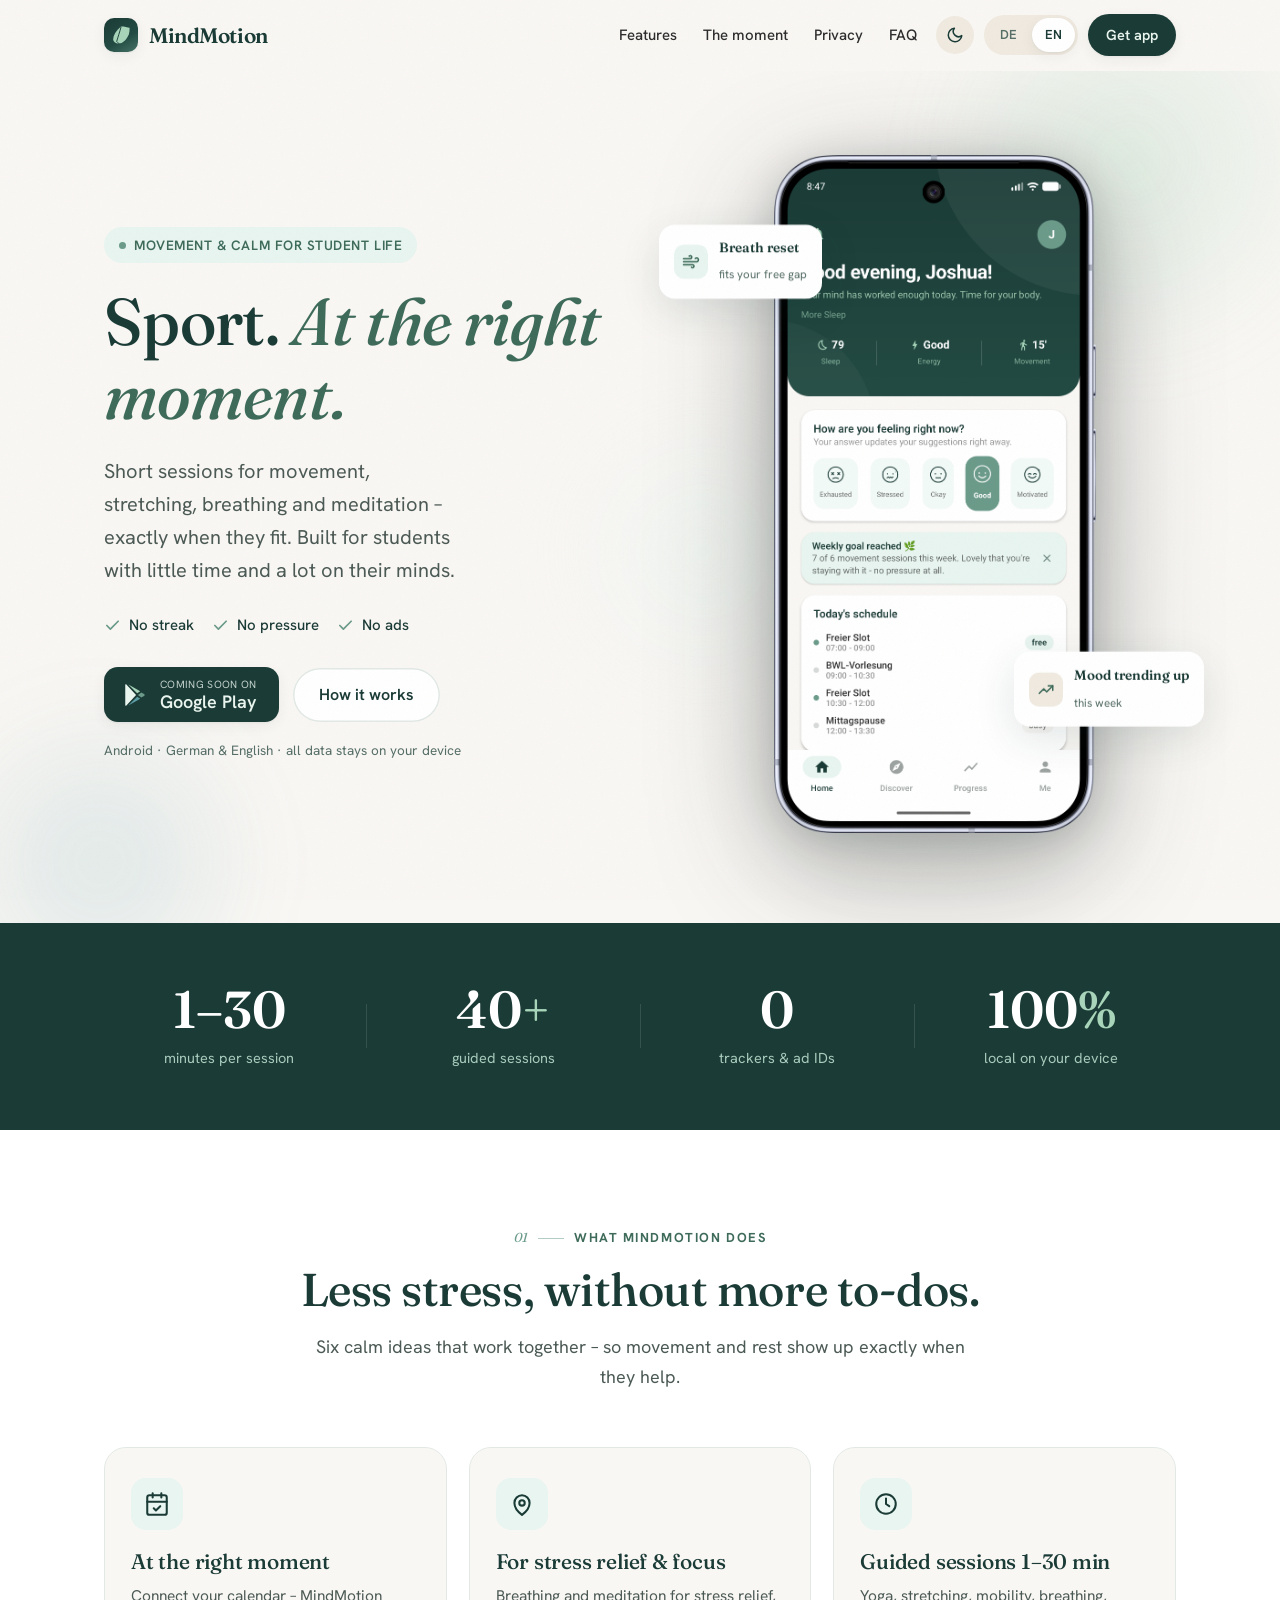
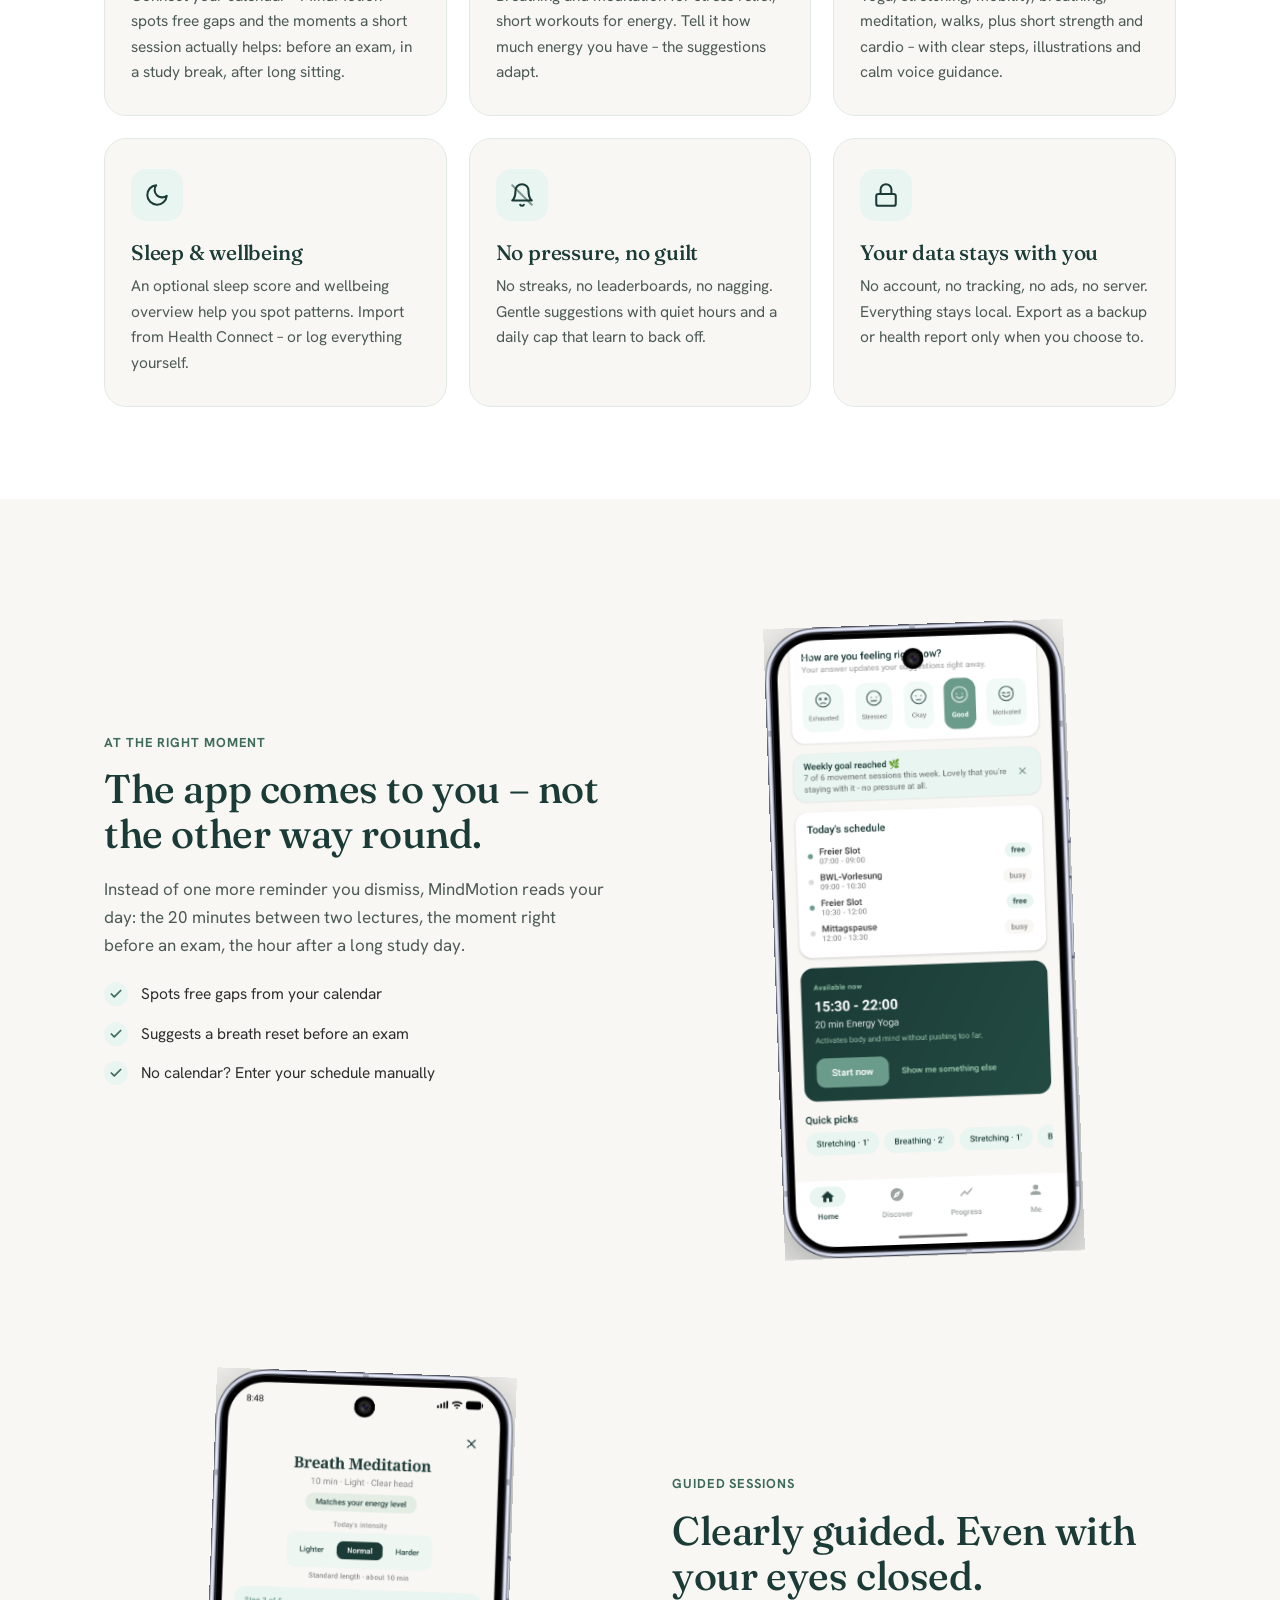
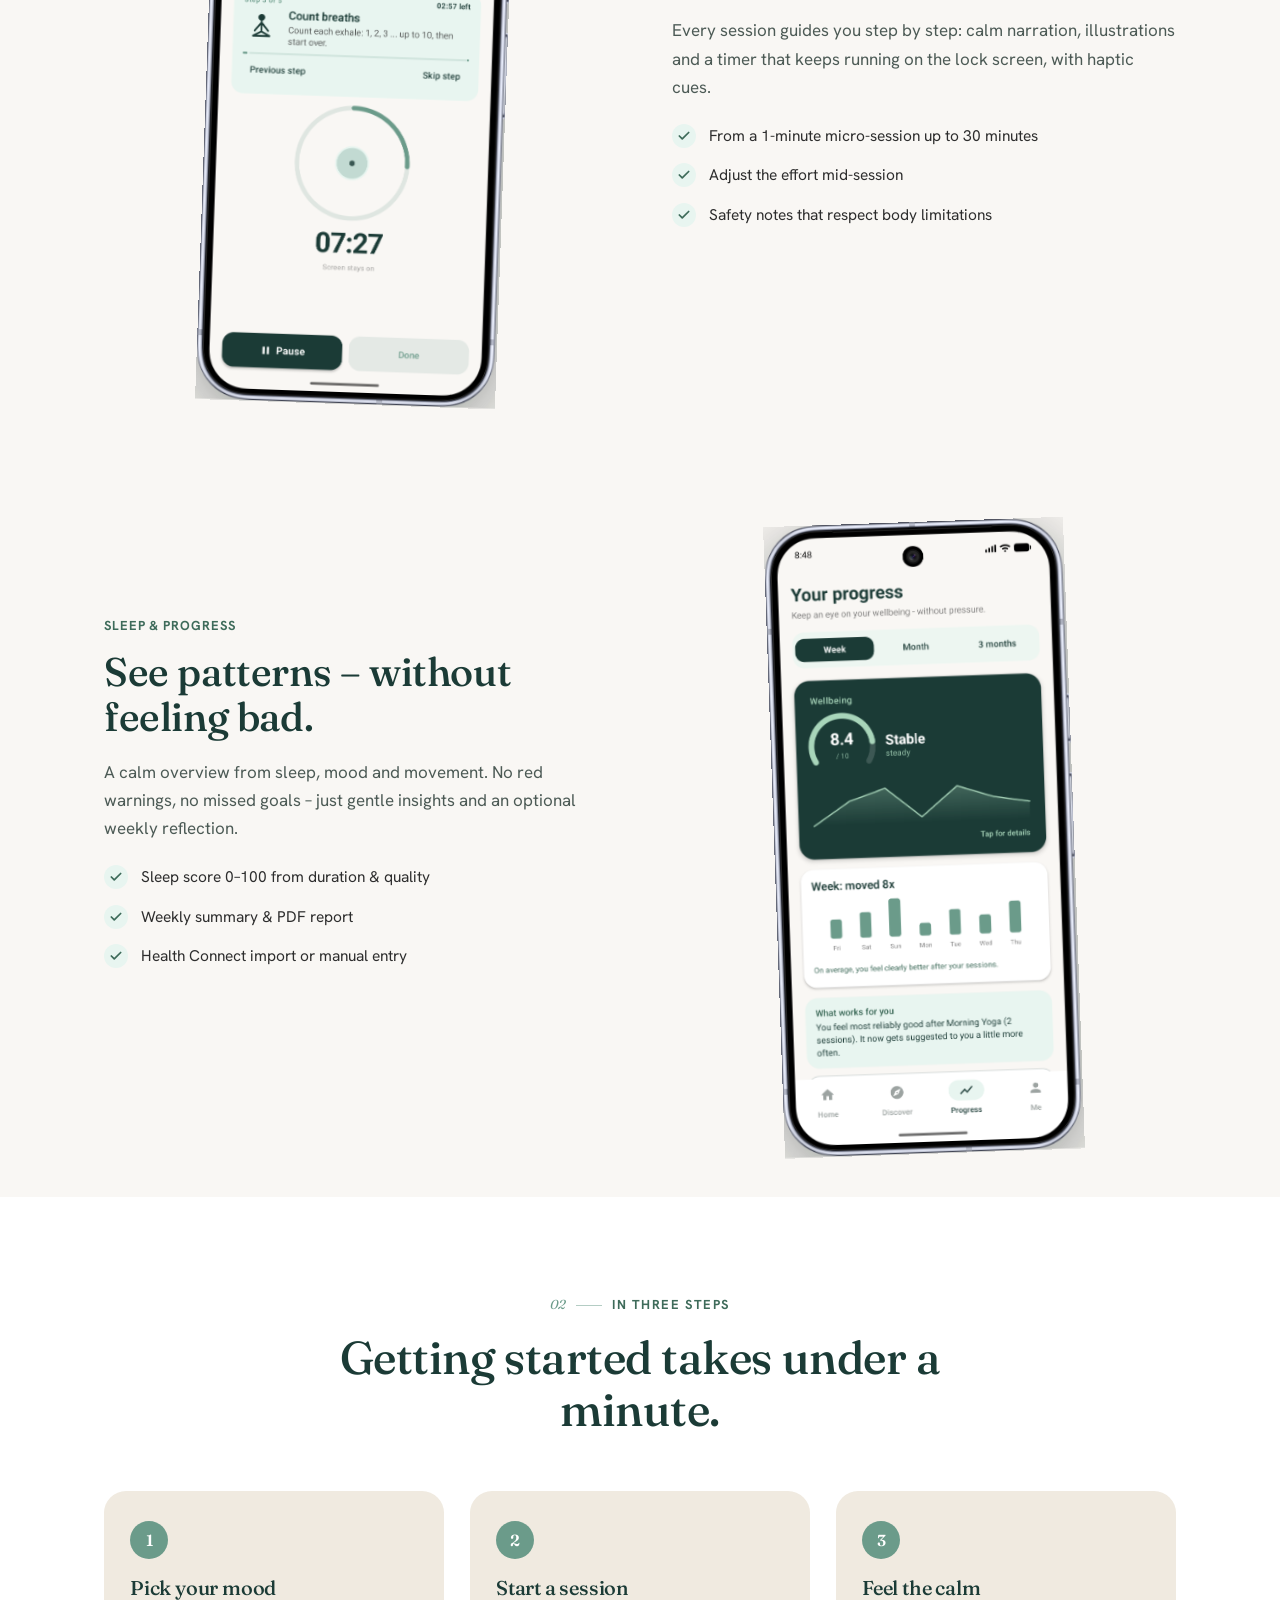
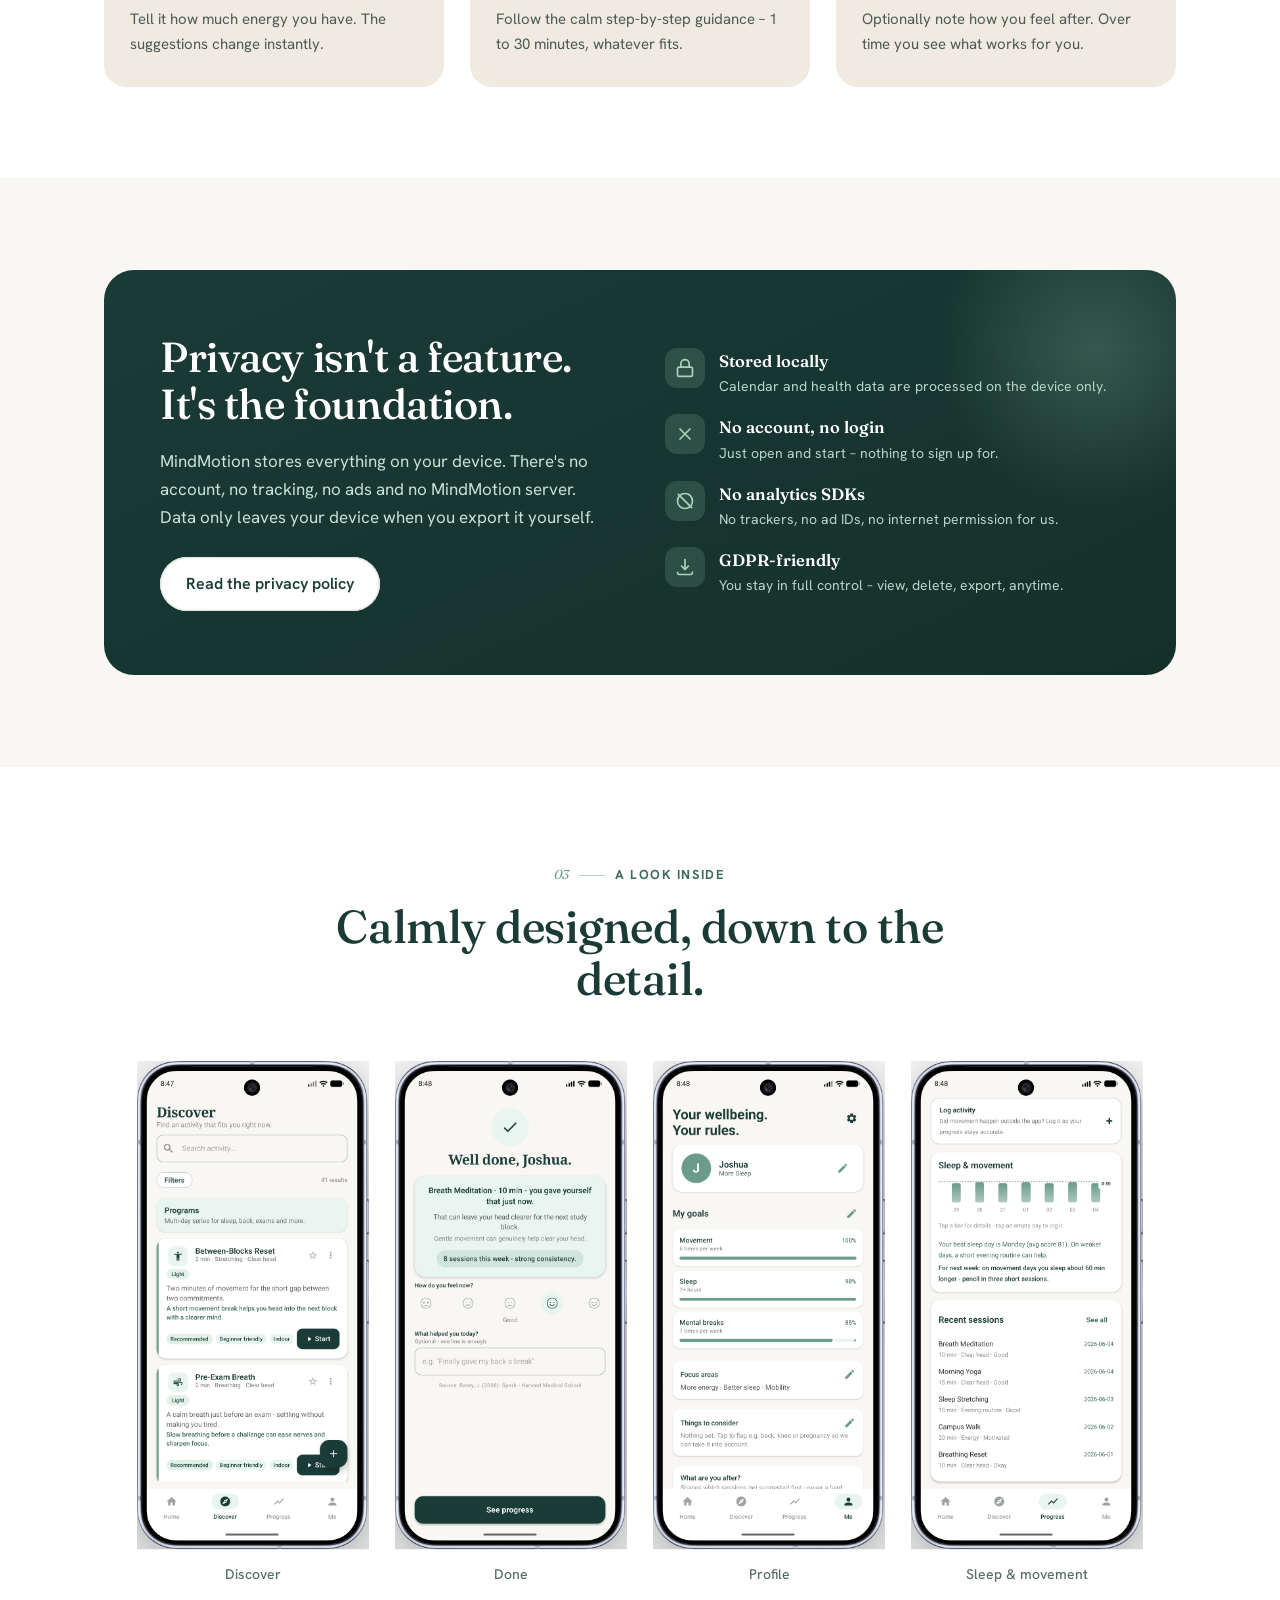
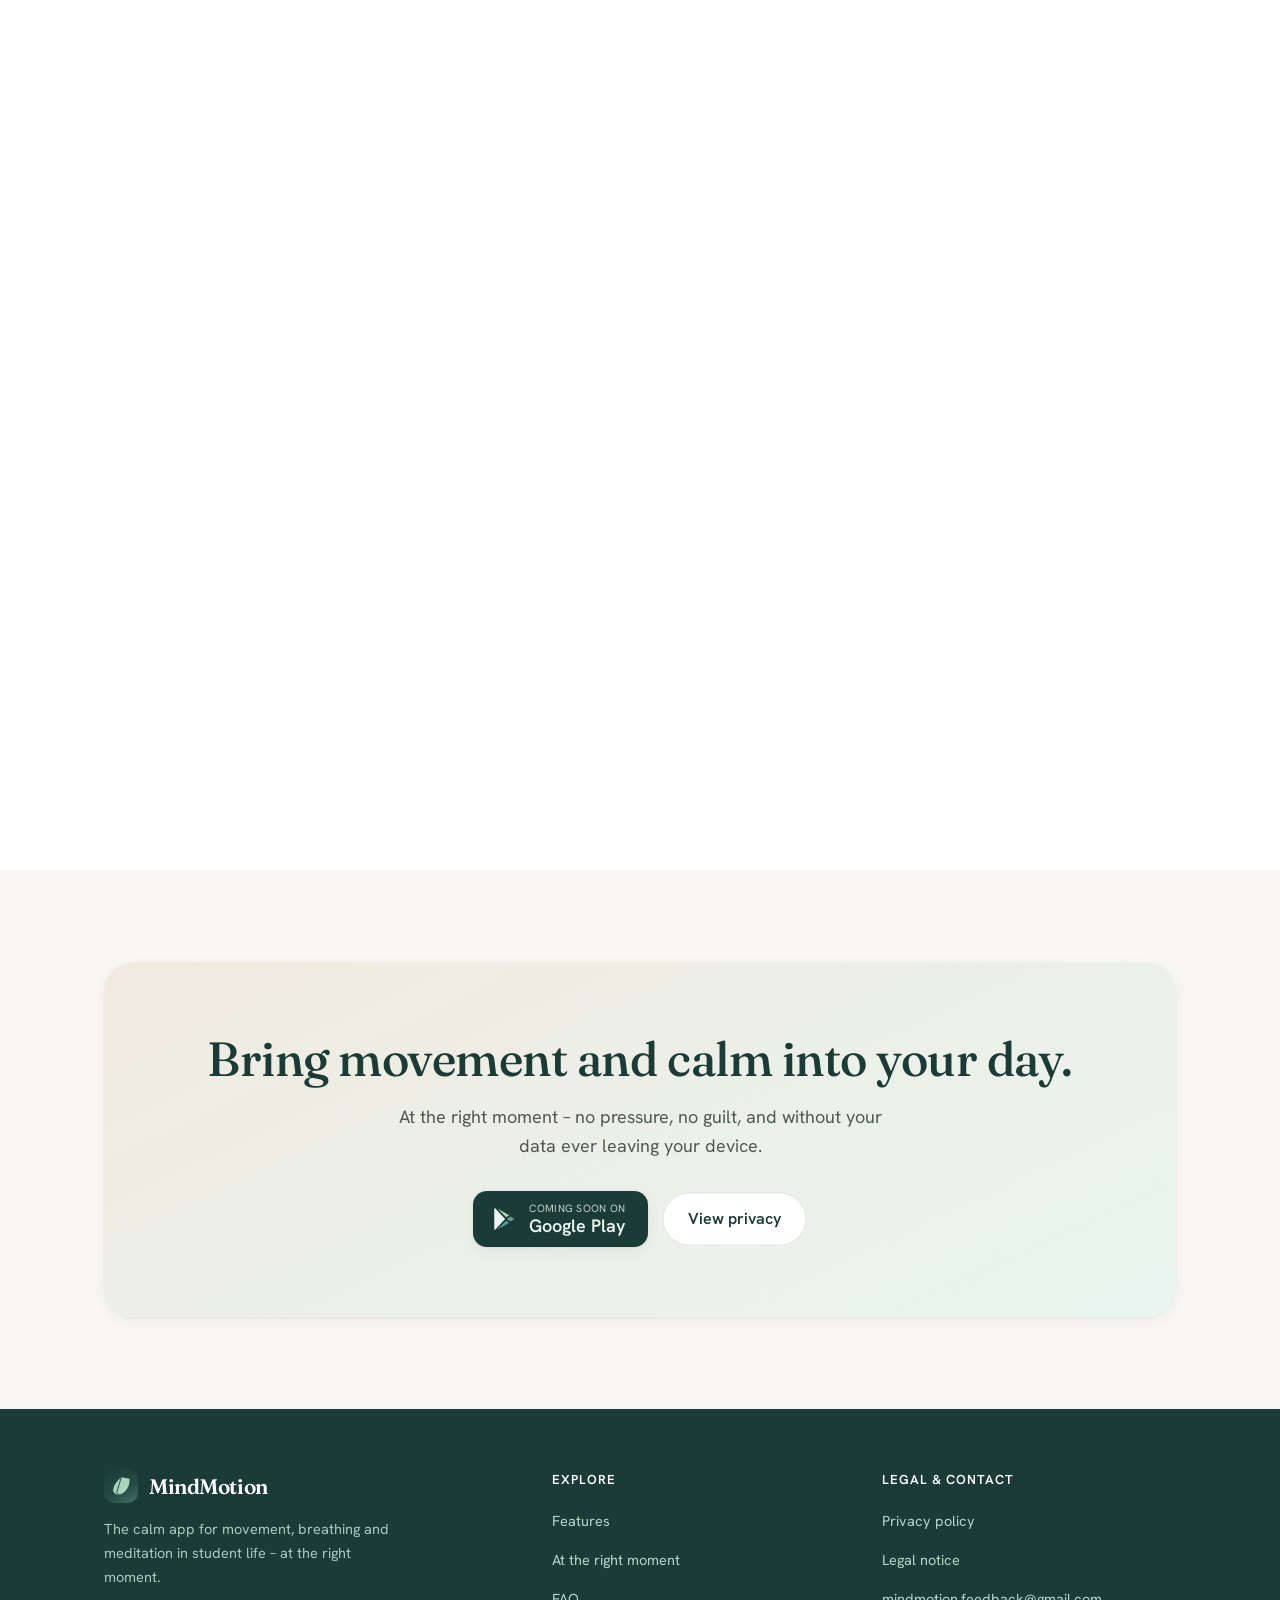
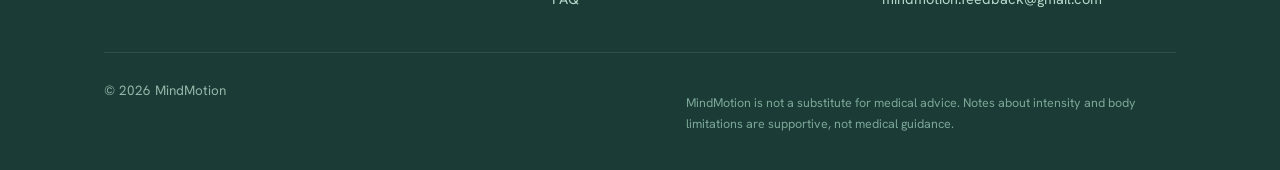
==== commit df5c666f: "updated website" ====
--- a/index.html
+++ b/index.html
@@ -46,7 +46,7 @@
   <div class="wrap nav">
     <a class="brand" href="#top" aria-label="MindMotion">
       <span class="logo" aria-hidden="true">
-        <svg viewBox="26 26 56 56" aria-hidden="true"><path fill="#A8D5BA" d="M54,30 C40,42 32,54 32,66 C32,72 38,78 48,78 C58,78 70,68 76,52 C78,46 78,40 78,34 C72,32 64,30 54,30 Z"/><path fill="#6B9B8A" d="M54,30 C50,46 46,58 42,72 C44,74 46,76 48,78"/></svg>
+        <svg viewBox="26 26 56 56" aria-hidden="true"><path fill="#A8D5BA" d="M54,30 C40,42 32,54 32,66 C32,72 38,78 48,78 C58,78 70,68 76,52 C78,46 78,40 78,34 C72,32 64,30 54,30 Z"/><path fill="none" stroke="#1B3B36" stroke-width="2.6" stroke-linecap="round" d="M54,32 C50,47 46,58 42,72 C44,74 46,76 48,78"/></svg>
       </span>
       MindMotion
     </a>
@@ -430,7 +430,7 @@
     <div class="foot-grid">
       <div>
         <div class="brand">
-          <span class="logo" aria-hidden="true"><svg viewBox="26 26 56 56" aria-hidden="true"><path fill="#A8D5BA" d="M54,30 C40,42 32,54 32,66 C32,72 38,78 48,78 C58,78 70,68 76,52 C78,46 78,40 78,34 C72,32 64,30 54,30 Z"/><path fill="#6B9B8A" d="M54,30 C50,46 46,58 42,72 C44,74 46,76 48,78"/></svg></span>
+          <span class="logo" aria-hidden="true"><svg viewBox="26 26 56 56" aria-hidden="true"><path fill="#A8D5BA" d="M54,30 C40,42 32,54 32,66 C32,72 38,78 48,78 C58,78 70,68 76,52 C78,46 78,40 78,34 C72,32 64,30 54,30 Z"/><path fill="none" stroke="#1B3B36" stroke-width="2.6" stroke-linecap="round" d="M54,32 C50,47 46,58 42,72 C44,74 46,76 48,78"/></svg></span>
           MindMotion
         </div>
         <p class="foot-about"><span lang="de" data-lang="de">Die ruhige App für Bewegung, Atem und Meditation im Studienalltag – im richtigen Moment.</span><span lang="en" data-lang="en">The calm app for movement, breathing and meditation in student life – at the right moment.</span></p>
--- a/styles.css
+++ b/styles.css
@@ -63,6 +63,11 @@
    between section + card too deep in dark). */
 html[data-theme="dark"] .feat { background: #1B3A33; border-color: #2A4940; }
 html[data-theme="dark"] .feat:hover { border-color: transparent; }
+/* The active language pill defaults to --white (#16302B), which is nearly
+   identical to the --cream toggle track in dark — the selection reads as
+   invisible. Deepen the track and lift the active pill so it's legible. */
+html[data-theme="dark"] .lang-toggle { background: #122520; }
+html[data-theme="dark"] .lang-toggle button.active { background: #2E5048; color: var(--heading); }
 
 * { box-sizing: border-box; }
 html { scroll-behavior: smooth; -webkit-text-size-adjust: 100%; scroll-padding-top: 88px; }
@@ -142,7 +147,10 @@
 .nav-toggle .ic-close { display: none; }
 header.menu-open .nav-toggle .ic-open { display: none; }
 header.menu-open .nav-toggle .ic-close { display: block; }
-.nav-links-cta, .nav-links-lang { display: none; }  /* only surface inside the mobile dropdown */
+/* Surface only inside the mobile dropdown. Scoped under .nav-right so this
+   beats the later .lang-toggle / .btn `display:inline-flex` (equal specificity
+   would otherwise let the mobile duplicates leak onto the desktop bar). */
+.nav-right .nav-links-cta, .nav-right .nav-links-lang { display: none; }
 
 .lang-toggle { display: inline-flex; background: var(--cream); border-radius: 999px; padding: 3px; gap: 2px; }
 .lang-toggle button {
@@ -259,7 +267,8 @@
 .stat .num { font-family: 'Fraunces', serif; font-size: clamp(34px, 5vw, 52px); color: #fff; font-weight: 600; line-height: 1; display: inline-flex; align-items: baseline; }
 .stat .suffix { color: var(--light-green); }
 .stat .lbl { margin-top: 10px; font-size: 14.5px; color: #A7CBBC; }
-.stats-grid .stat + .stat { position: relative; }
+.stats-grid .stat { position: relative; }
+.stats-grid .stat + .stat::before { content: ""; position: absolute; left: -12px; top: 50%; transform: translateY(-50%); width: 1px; height: 44px; background: rgba(255,255,255,.12); }
 
 /* trust strip */
 .strip { background: var(--teal); color: #DCEFE6; padding: 26px 0; }
@@ -435,6 +444,7 @@
   .sc-list { text-align: left; max-width: 440px; margin-left: auto; margin-right: auto; }
   .privacy-band { padding: 48px 30px; }
   .stats-grid { grid-template-columns: repeat(2, 1fr); gap: 34px 24px; }
+  .stats-grid .stat + .stat::before { display: none; }  /* the divider would fall mid-row in the 2-col layout */
   .reveal-left, .reveal-right { transform: translateY(28px); }
 
   /* Collapse the inline links into a dropdown panel toggled by the hamburger.
@@ -457,8 +467,8 @@
   header.menu-open .nav-links { opacity: 1; visibility: visible; transform: none; }
   .nav-links a:not(.nav-links-cta) { padding: 14px 4px; font-size: 16.5px; border-bottom: 1px solid var(--line); }
   .nav-links a::after { display: none; }
-  .nav-links-lang { display: inline-flex; align-self: flex-start; margin-top: 12px; }
-  .nav-links-cta { display: inline-flex; align-self: stretch; justify-content: center; margin-top: 14px; }
+  .nav-right .nav-links-lang { display: inline-flex; align-self: flex-start; margin-top: 12px; }
+  .nav-right .nav-links-cta { display: inline-flex; align-self: stretch; justify-content: center; margin-top: 14px; }
 }
 @media (prefers-reduced-motion: reduce) {
   .nav-links { transition: none; }
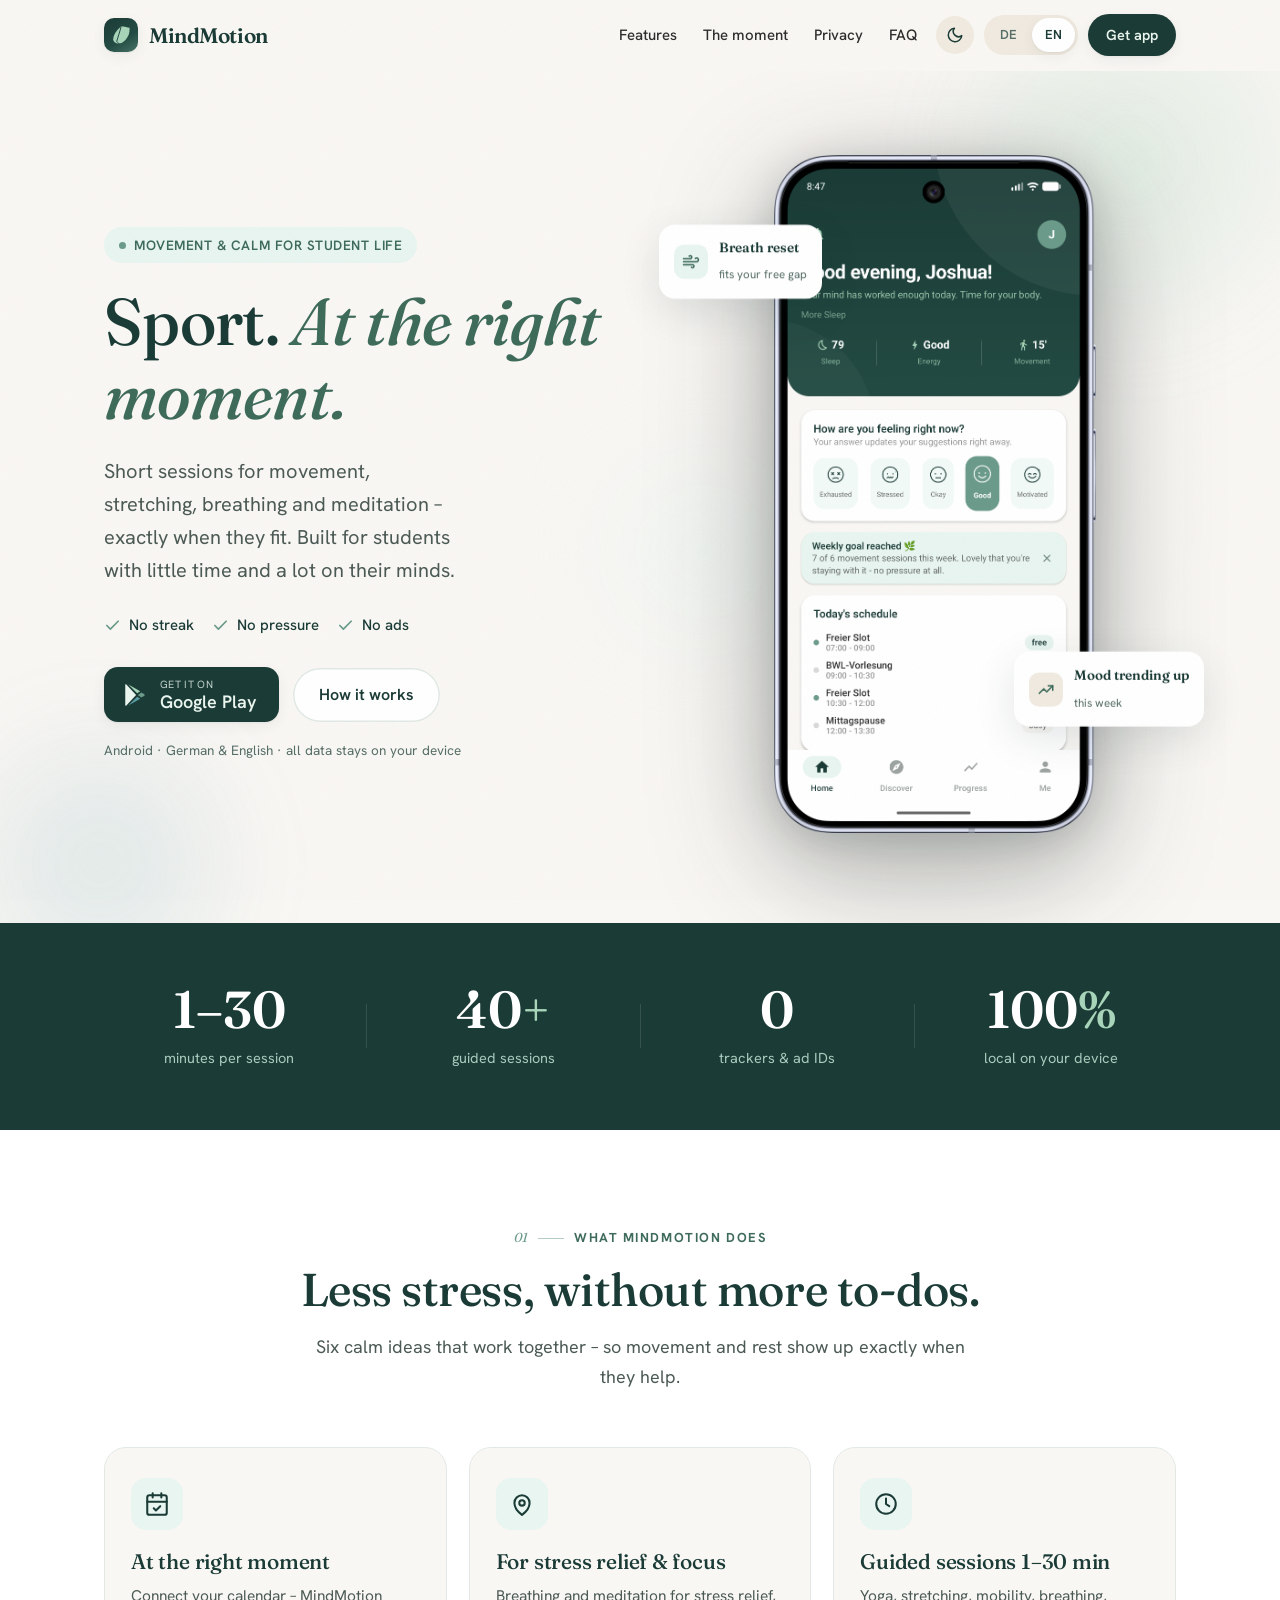
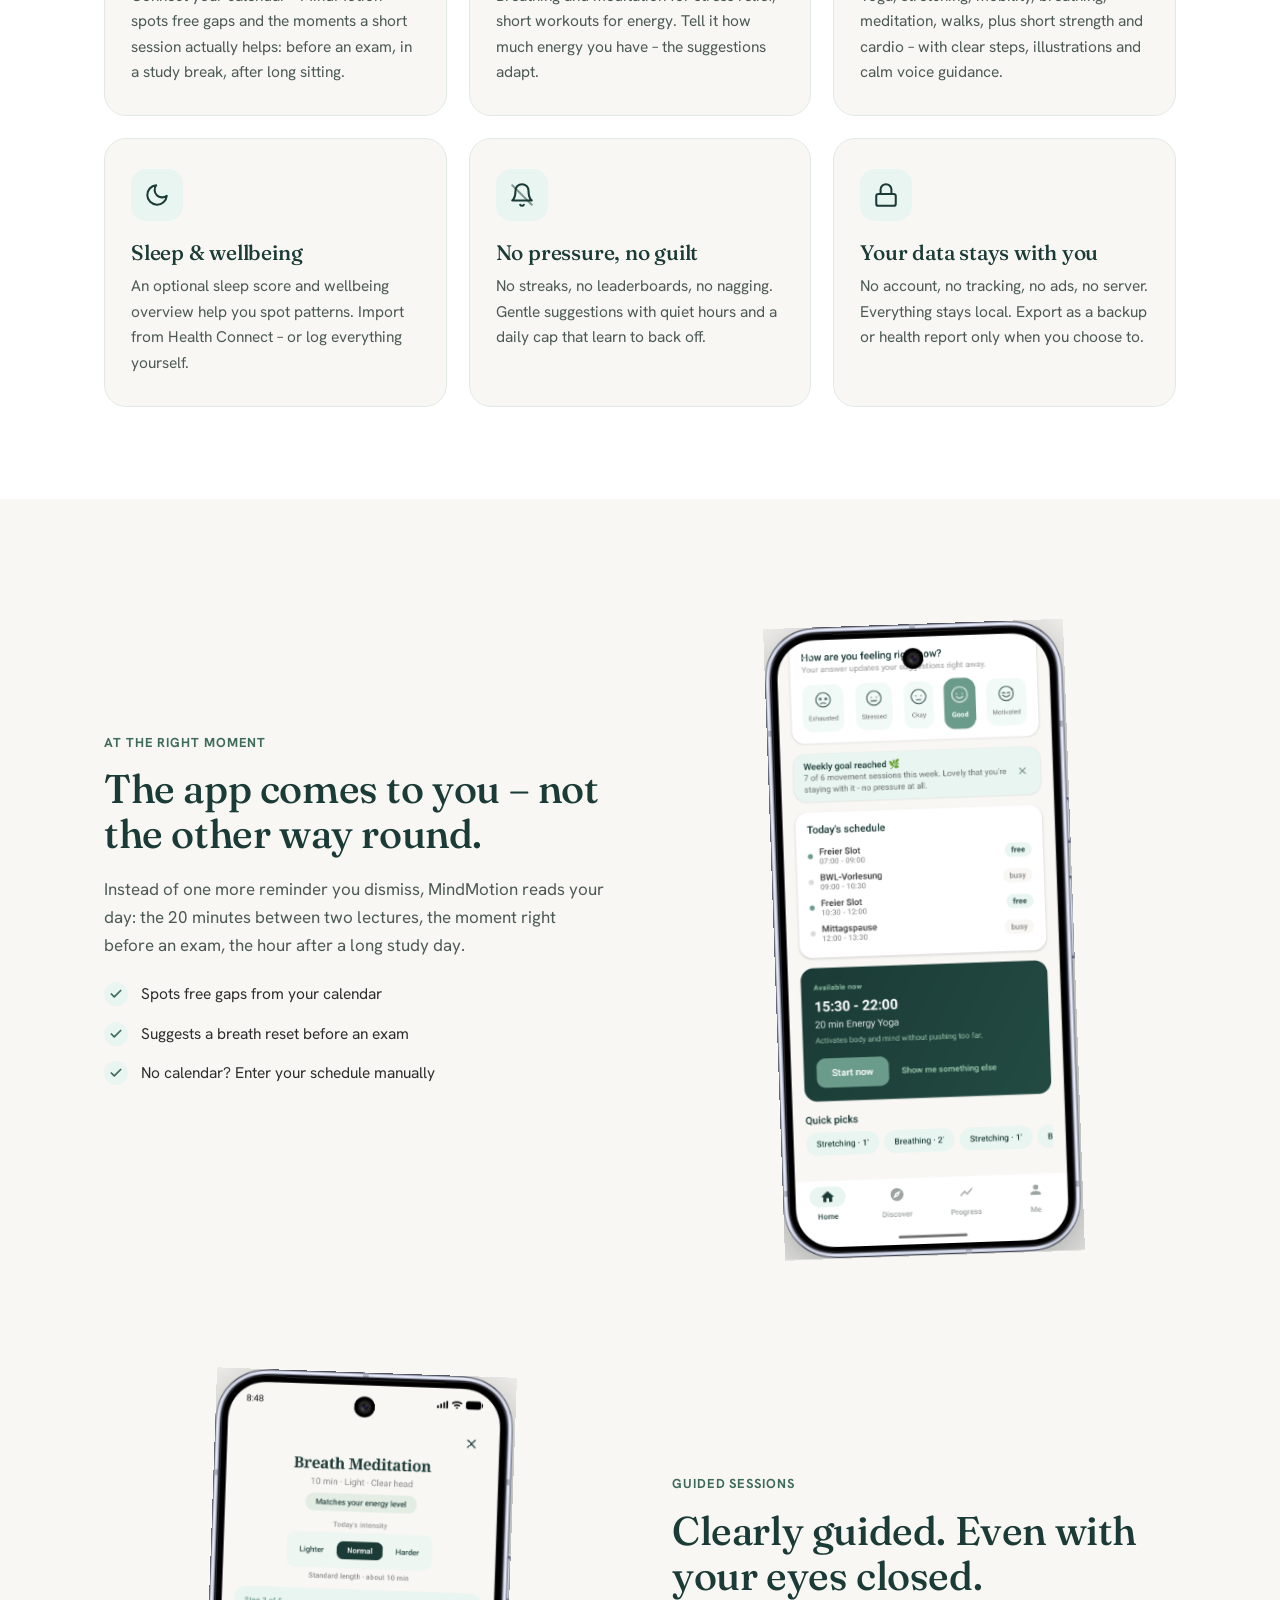
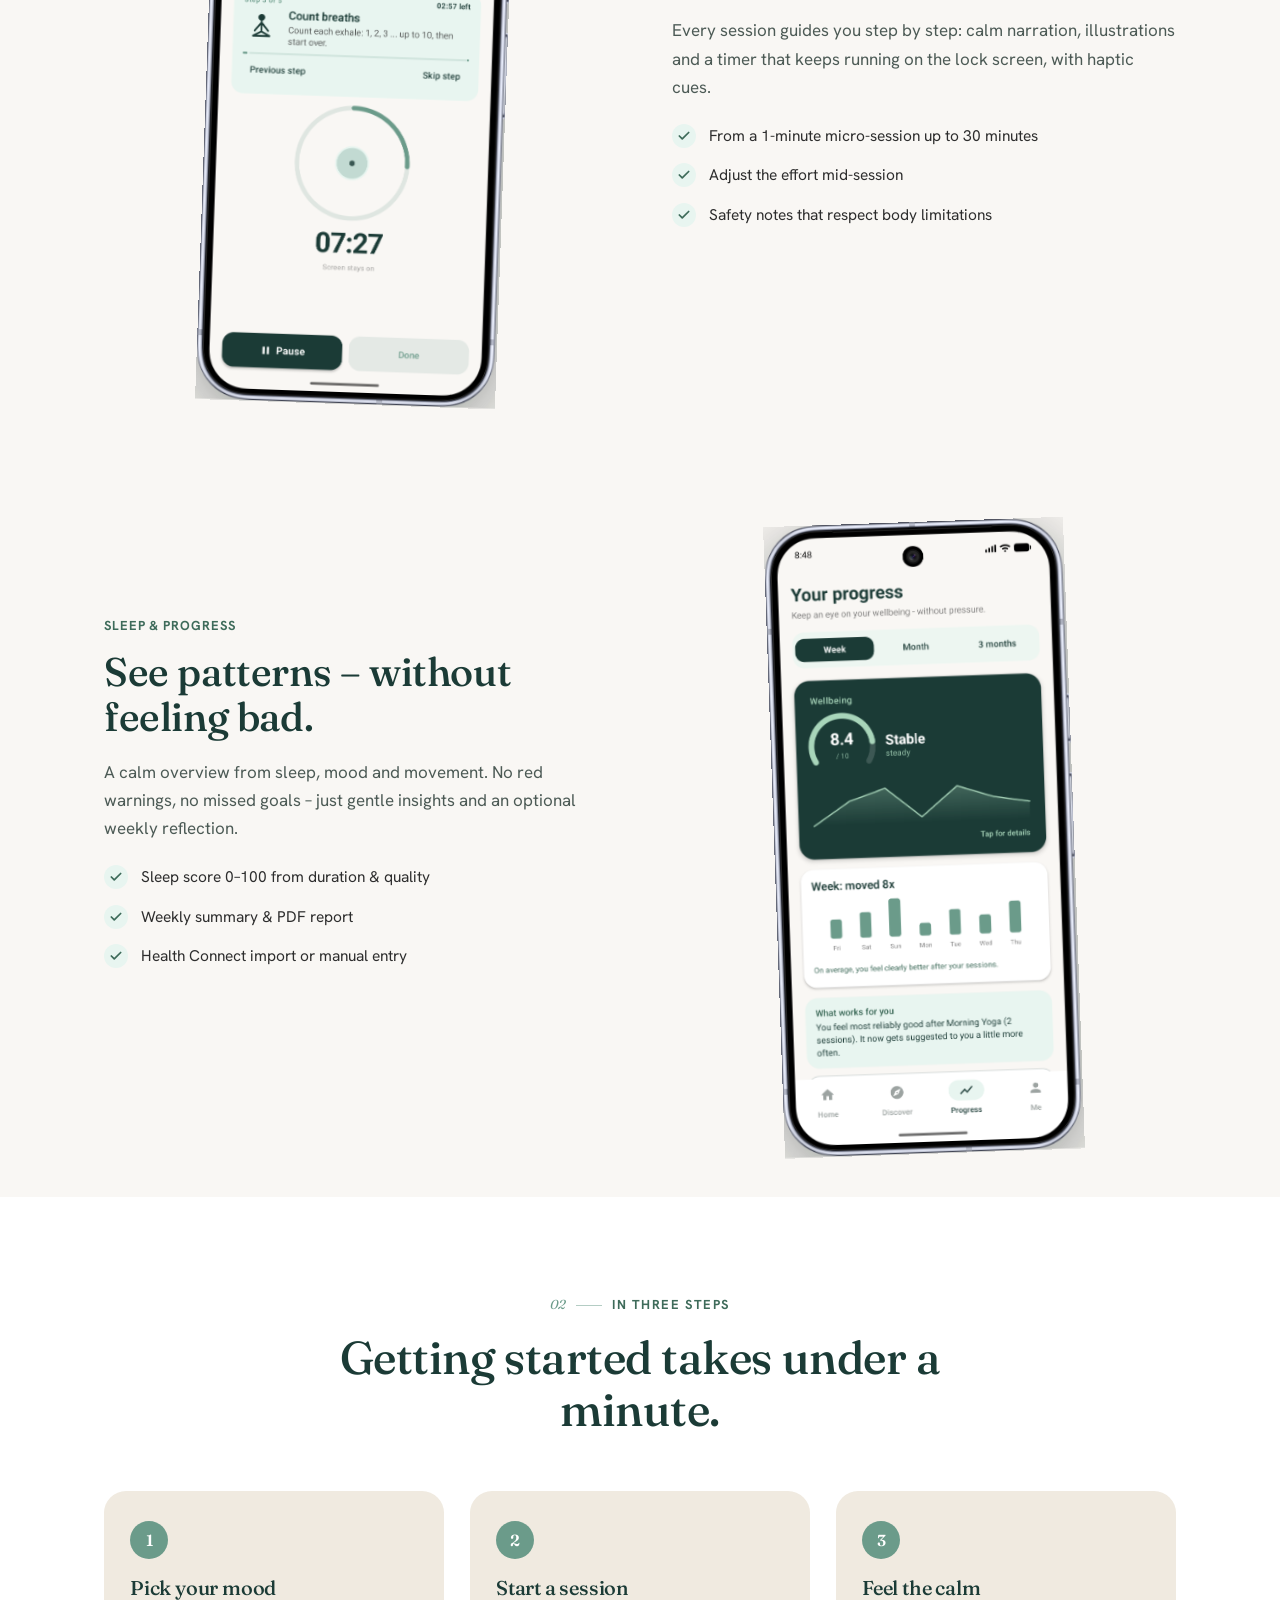
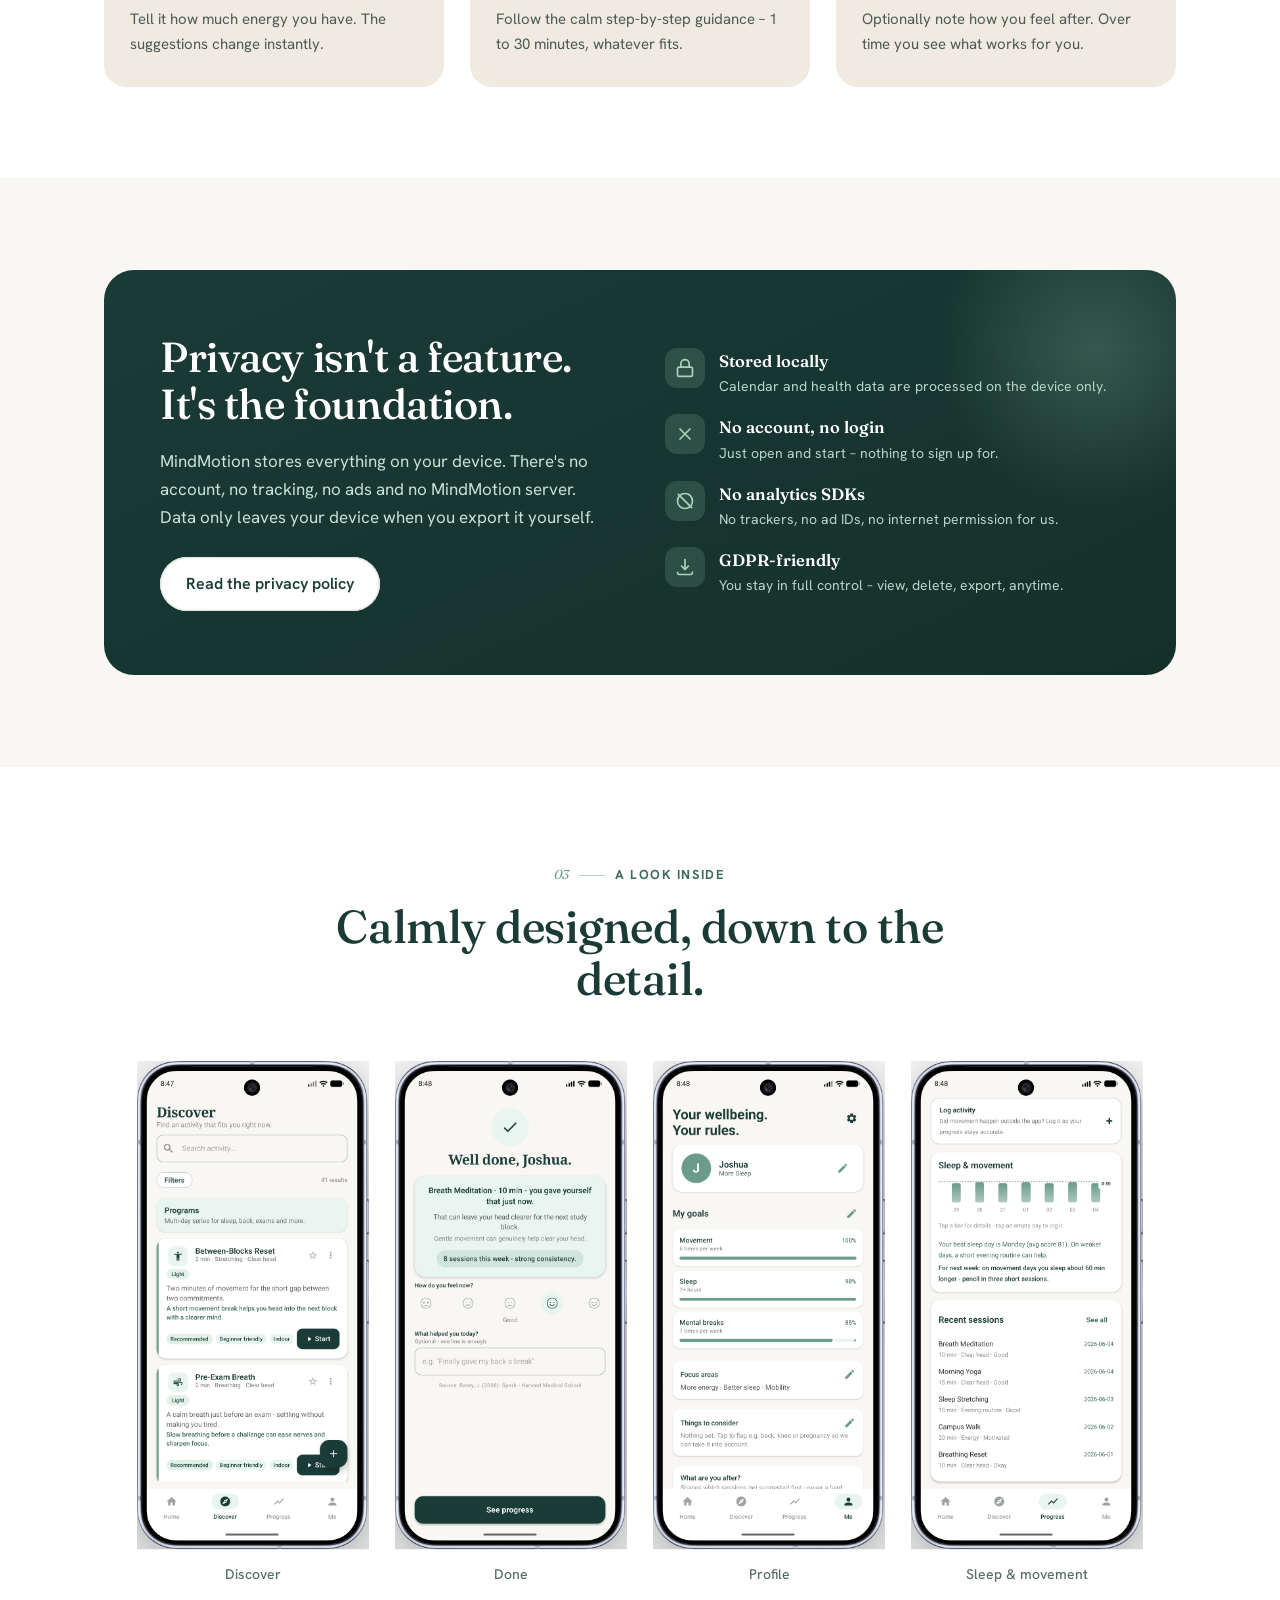
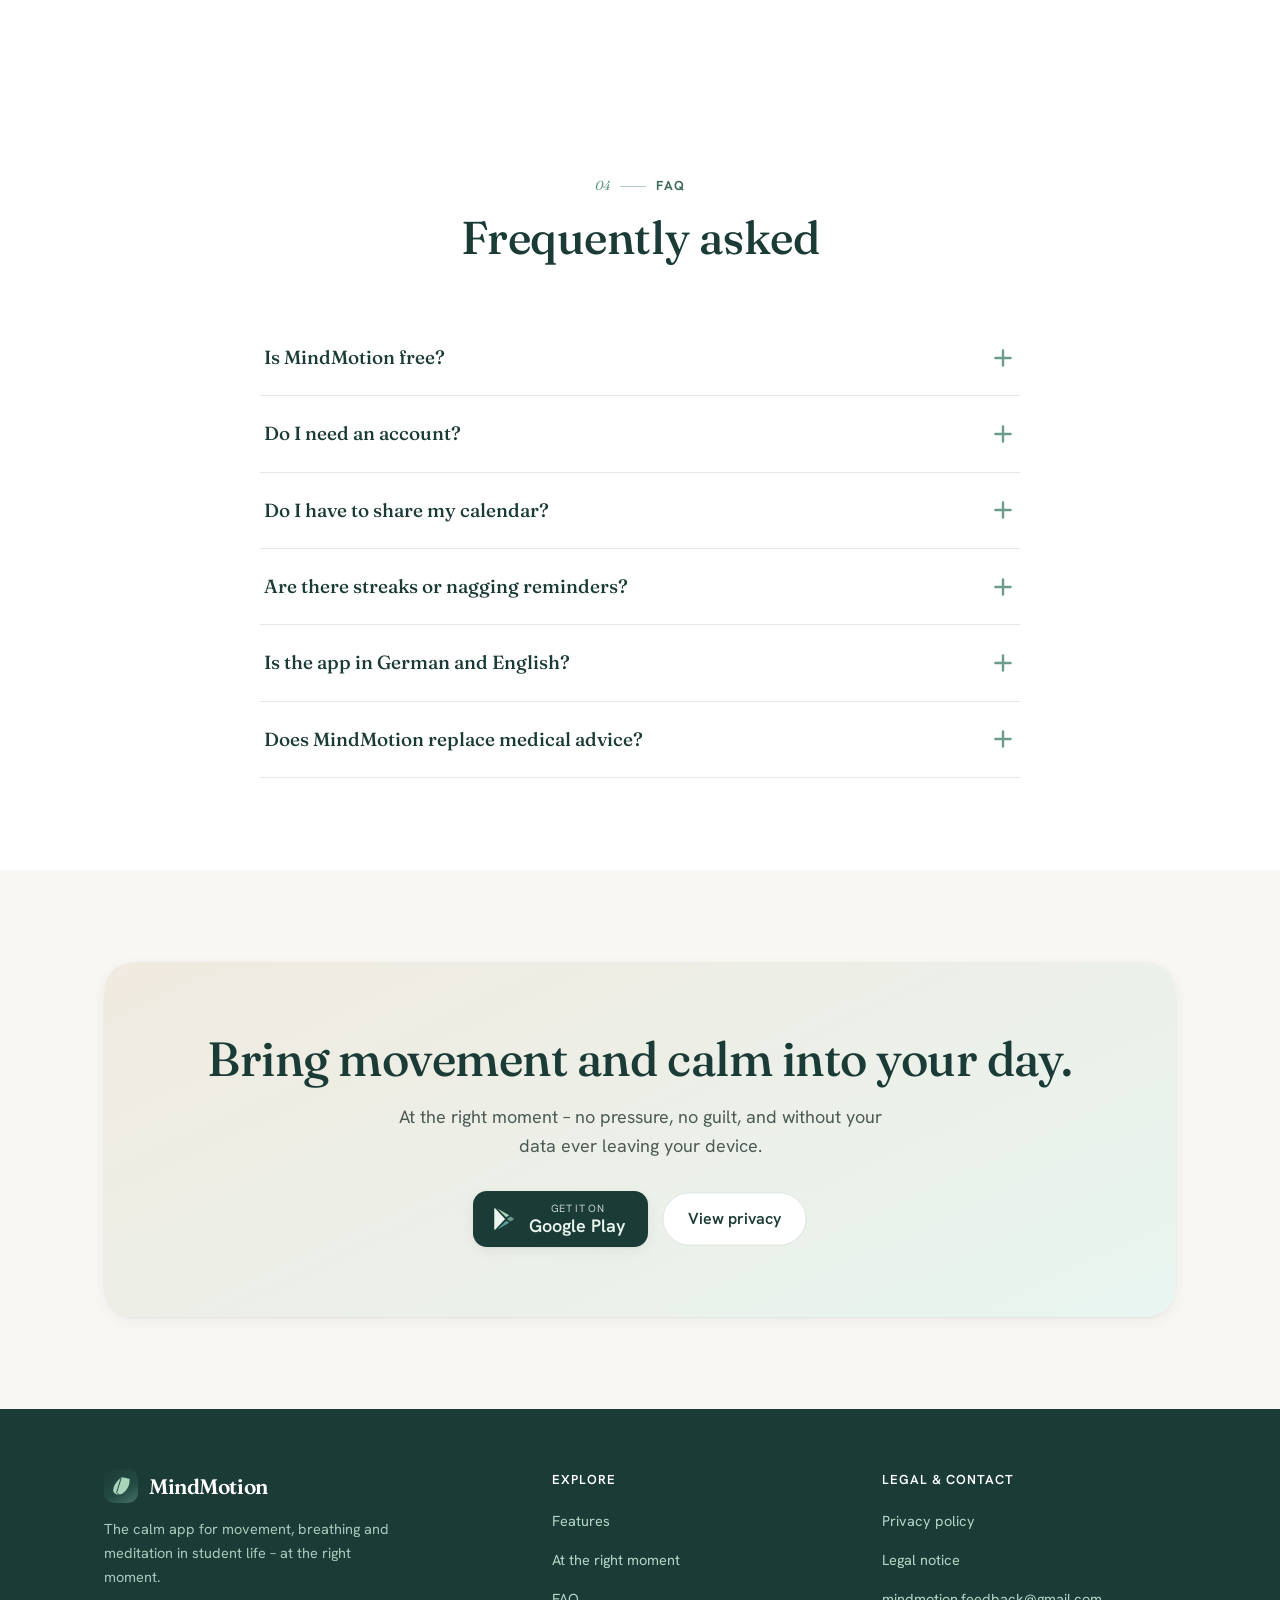
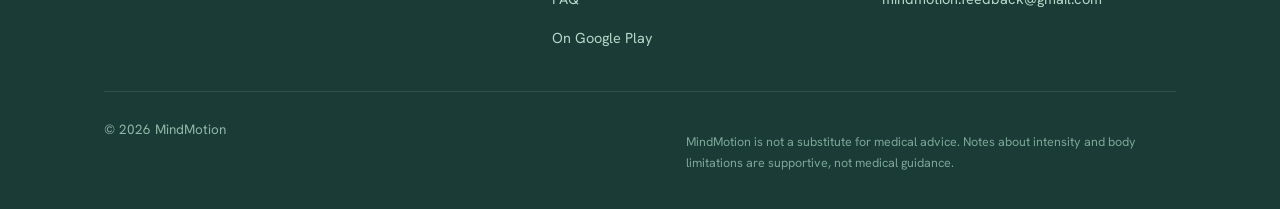
==== commit 80f0f210: "Replace "coming soon" badges with live Google Play links for launch" ====
--- a/index.html
+++ b/index.html
@@ -111,10 +111,10 @@
             <span lang="de" data-lang="de">Keine Werbung</span><span lang="en" data-lang="en">No ads</span></span>
         </div>
         <div class="cta-row reveal d4" id="get">
-          <span class="store-badge soon" role="img" aria-label="Bald verfügbar bei Google Play – Coming soon on Google Play">
+          <a class="store-badge" href="https://play.google.com/store/apps/details?id=com.mindmotion.app" target="_blank" rel="noopener" aria-label="Jetzt bei Google Play laden – Get it on Google Play">
             <svg viewBox="0 0 24 24" aria-hidden="true"><path fill="#EAF6EF" d="M3.6 1.8 13 12 3.6 22.2c-.4-.2-.6-.6-.6-1.1V2.9c0-.5.2-.9.6-1.1z"/><path fill="#A8D5BA" d="M16.8 8.5 5.9 2.3 14 10.4l2.8-1.9z"/><path fill="#5B9EA6" d="M16.8 15.5 14 13.6 5.9 21.7l10.9-6.2z"/><path fill="#6B9B8A" d="M20.4 11.1c.7.4.7 1.4 0 1.8l-2.6 1.5L14.7 12l3.1-2.4 2.6 1.5z"/></svg>
-            <span><small lang="de" data-lang="de">Bald verfügbar bei</small><small lang="en" data-lang="en">Coming soon on</small><strong>Google Play</strong></span>
-          </span>
+            <span><small lang="de" data-lang="de">Jetzt bei</small><small lang="en" data-lang="en">Get it on</small><strong>Google Play</strong></span>
+          </a>
           <a class="btn btn-ghost" href="#features">
             <span lang="de" data-lang="de">So funktioniert's</span><span lang="en" data-lang="en">How it works</span>
           </a>
@@ -379,7 +379,7 @@
       <div class="faq reveal">
         <details class="qa">
           <summary><span><span lang="de" data-lang="de">Ist MindMotion kostenlos?</span><span lang="en" data-lang="en">Is MindMotion free?</span></span><span class="chev"><svg viewBox="0 0 24 24" fill="none" stroke="currentColor" stroke-width="2.2" stroke-linecap="round"><path d="M12 5v14M5 12h14"/></svg></span></summary>
-          <div class="ans"><span lang="de" data-lang="de">Ja. MindMotion ist kostenlos – ohne Werbung, ohne Tracking und ohne versteckte In-App-Käufe. Die App erscheint für Android; Details zur Verfügbarkeit folgen hier zum Launch.</span><span lang="en" data-lang="en">Yes. MindMotion is free – with no ads, no tracking and no hidden in-app purchases. It's launching for Android; availability details will appear here at launch.</span></div>
+          <div class="ans"><span lang="de" data-lang="de">Ja. MindMotion ist kostenlos – ohne Werbung, ohne Tracking und ohne versteckte In-App-Käufe. Die App ist für Android <a href="https://play.google.com/store/apps/details?id=com.mindmotion.app" target="_blank" rel="noopener">bei Google Play</a> erhältlich.</span><span lang="en" data-lang="en">Yes. MindMotion is free – with no ads, no tracking and no hidden in-app purchases. It's available for Android <a href="https://play.google.com/store/apps/details?id=com.mindmotion.app" target="_blank" rel="noopener">on Google Play</a>.</span></div>
         </details>
         <details class="qa">
           <summary><span><span lang="de" data-lang="de">Brauche ich ein Konto?</span><span lang="en" data-lang="en">Do I need an account?</span></span><span class="chev"><svg viewBox="0 0 24 24" fill="none" stroke="currentColor" stroke-width="2.2" stroke-linecap="round"><path d="M12 5v14M5 12h14"/></svg></span></summary>
@@ -412,10 +412,10 @@
         <h2><span lang="de" data-lang="de">Bring Bewegung und Ruhe in deinen Tag.</span><span lang="en" data-lang="en">Bring movement and calm into your day.</span></h2>
         <p><span lang="de" data-lang="de">Im richtigen Moment – ohne Druck, ohne Schuldgefühle, ohne dass deine Daten dein Gerät verlassen.</span><span lang="en" data-lang="en">At the right moment – no pressure, no guilt, and without your data ever leaving your device.</span></p>
         <div class="cta-row">
-          <span class="store-badge soon" role="img" aria-label="Bald verfügbar bei Google Play – Coming soon on Google Play">
+          <a class="store-badge" href="https://play.google.com/store/apps/details?id=com.mindmotion.app" target="_blank" rel="noopener" aria-label="Jetzt bei Google Play laden – Get it on Google Play">
             <svg viewBox="0 0 24 24" aria-hidden="true"><path fill="#EAF6EF" d="M3.6 1.8 13 12 3.6 22.2c-.4-.2-.6-.6-.6-1.1V2.9c0-.5.2-.9.6-1.1z"/><path fill="#A8D5BA" d="M16.8 8.5 5.9 2.3 14 10.4l2.8-1.9z"/><path fill="#5B9EA6" d="M16.8 15.5 14 13.6 5.9 21.7l10.9-6.2z"/><path fill="#6B9B8A" d="M20.4 11.1c.7.4.7 1.4 0 1.8l-2.6 1.5L14.7 12l3.1-2.4 2.6 1.5z"/></svg>
-            <span><small lang="de" data-lang="de">Bald verfügbar bei</small><small lang="en" data-lang="en">Coming soon on</small><strong>Google Play</strong></span>
-          </span>
+            <span><small lang="de" data-lang="de">Jetzt bei</small><small lang="en" data-lang="en">Get it on</small><strong>Google Play</strong></span>
+          </a>
           <a class="btn btn-ghost" href="privacy.html"><span lang="de" data-lang="de">Datenschutz ansehen</span><span lang="en" data-lang="en">View privacy</span></a>
         </div>
       </div>
@@ -441,6 +441,7 @@
           <li><a href="#features"><span lang="de" data-lang="de">Funktionen</span><span lang="en" data-lang="en">Features</span></a></li>
           <li><a href="#moment"><span lang="de" data-lang="de">Im richtigen Moment</span><span lang="en" data-lang="en">At the right moment</span></a></li>
           <li><a href="#faq">FAQ</a></li>
+          <li><a href="https://play.google.com/store/apps/details?id=com.mindmotion.app" target="_blank" rel="noopener"><span lang="de" data-lang="de">Bei Google Play</span><span lang="en" data-lang="en">On Google Play</span></a></li>
         </ul>
       </div>
       <div>
--- a/styles.css
+++ b/styles.css
@@ -71,7 +71,6 @@
 
 * { box-sizing: border-box; }
 html { scroll-behavior: smooth; -webkit-text-size-adjust: 100%; scroll-padding-top: 88px; }
-@media (prefers-reduced-motion: reduce) { html { scroll-behavior: auto; } }
 
 body {
   margin: 0;
@@ -220,7 +219,6 @@
 .store-badge svg { width: 26px; height: 26px; flex: none; }
 .store-badge small { display: block; font-size: 10.5px; opacity: .8; letter-spacing: .03em; text-transform: uppercase; line-height: 1.3; }
 .store-badge strong { display: block; font-size: 18px; font-weight: 600; line-height: 1.1; }
-.store-badge.soon { cursor: default; }
 .hero-note { font-size: 13.5px; color: var(--muted); margin-top: 16px; }
 
 /* ───────────────────────── App screenshots ─────────────────────────
@@ -241,7 +239,7 @@
 }
 .floaty .ic { width: 34px; height: 34px; border-radius: 10px; display: grid; place-items: center; flex: none; }
 .floaty .ic svg { width: 18px; height: 18px; }
-.floaty b { display: block; font-size: 13.5px; color: var(--teal); font-family: 'Fraunces', serif; font-weight: 600; }
+.floaty b { display: block; font-size: 13.5px; color: var(--heading); font-family: 'Fraunces', serif; font-weight: 600; }
 .floaty small { font-size: 11.5px; color: var(--muted); }
 .floaty.one { top: 40px; left: -34px; animation: bob 6s ease-in-out infinite; }
 .floaty.two { bottom: 56px; right: -28px; animation: bob 7s ease-in-out infinite .8s; }
@@ -405,15 +403,6 @@
 /* Parallax elements lean on the independent `translate` property (set in JS),
    so a transform/animation can run alongside it without being clobbered. */
 [data-parallax] { will-change: translate; }
-
-@media (prefers-reduced-motion: reduce) {
-  .reveal, .reveal-left, .reveal-right, .reveal-scale, .stagger > * { opacity: 1 !important; transform: none !important; transition: none !important; }
-  .hero-shot, .sc-visual .shot { transform: none !important; }
-  .blob, .floaty.one, .floaty.two, .eyebrow .dot { animation: none !important; }
-  [data-parallax] { translate: none !important; will-change: auto; }
-  .sc-visual .shot img, .gallery-track .shot img { clip-path: none !important; transition: none !important; }
-  .scroll-progress { display: none; }
-}
 
 /* ───────────────────────── Privacy policy document ───────────────────────── */
 .policy { max-width: 800px; margin: 0 auto; padding: 56px 24px 100px; }
@@ -470,9 +459,6 @@
   .nav-right .nav-links-lang { display: inline-flex; align-self: flex-start; margin-top: 12px; }
   .nav-right .nav-links-cta { display: inline-flex; align-self: stretch; justify-content: center; margin-top: 14px; }
 }
-@media (prefers-reduced-motion: reduce) {
-  .nav-links { transition: none; }
-}
 @media (max-width: 640px) {
   section { padding: 66px 0; }
   .hero { padding: 56px 0 64px; }
